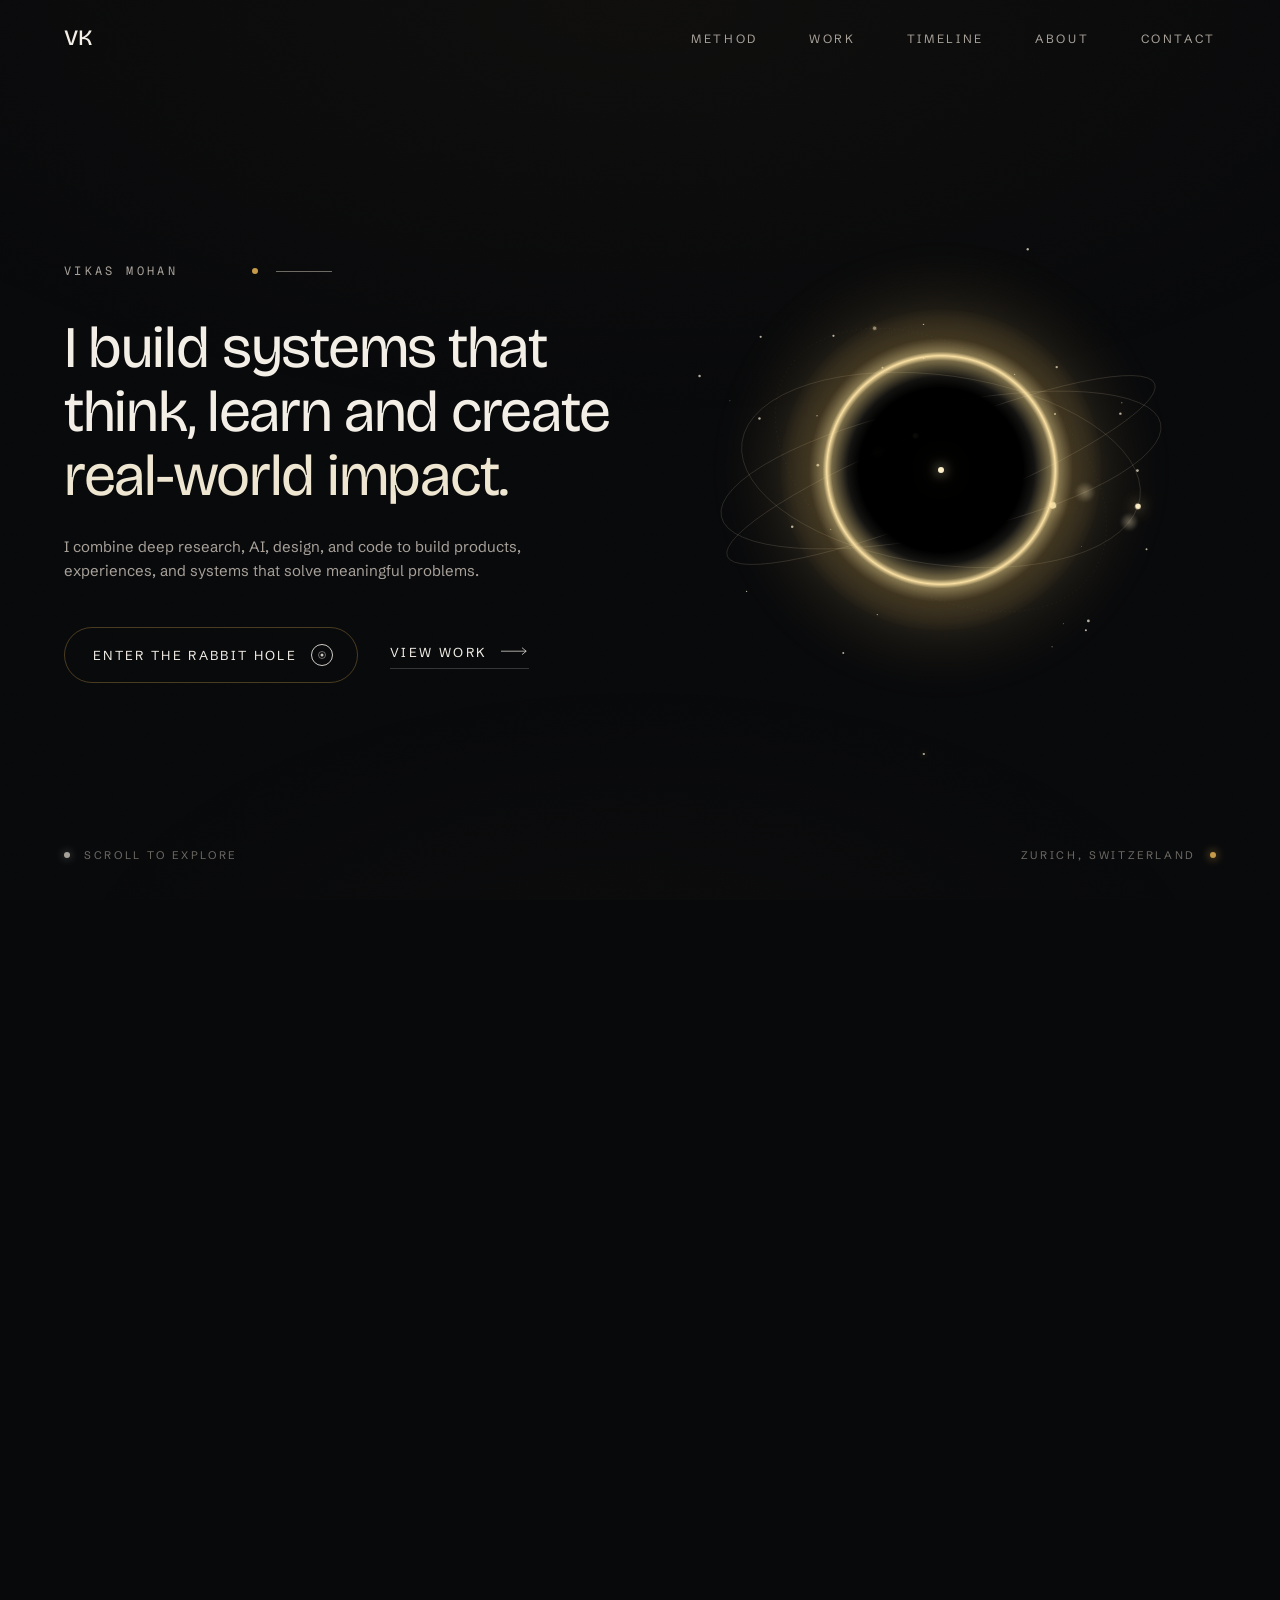
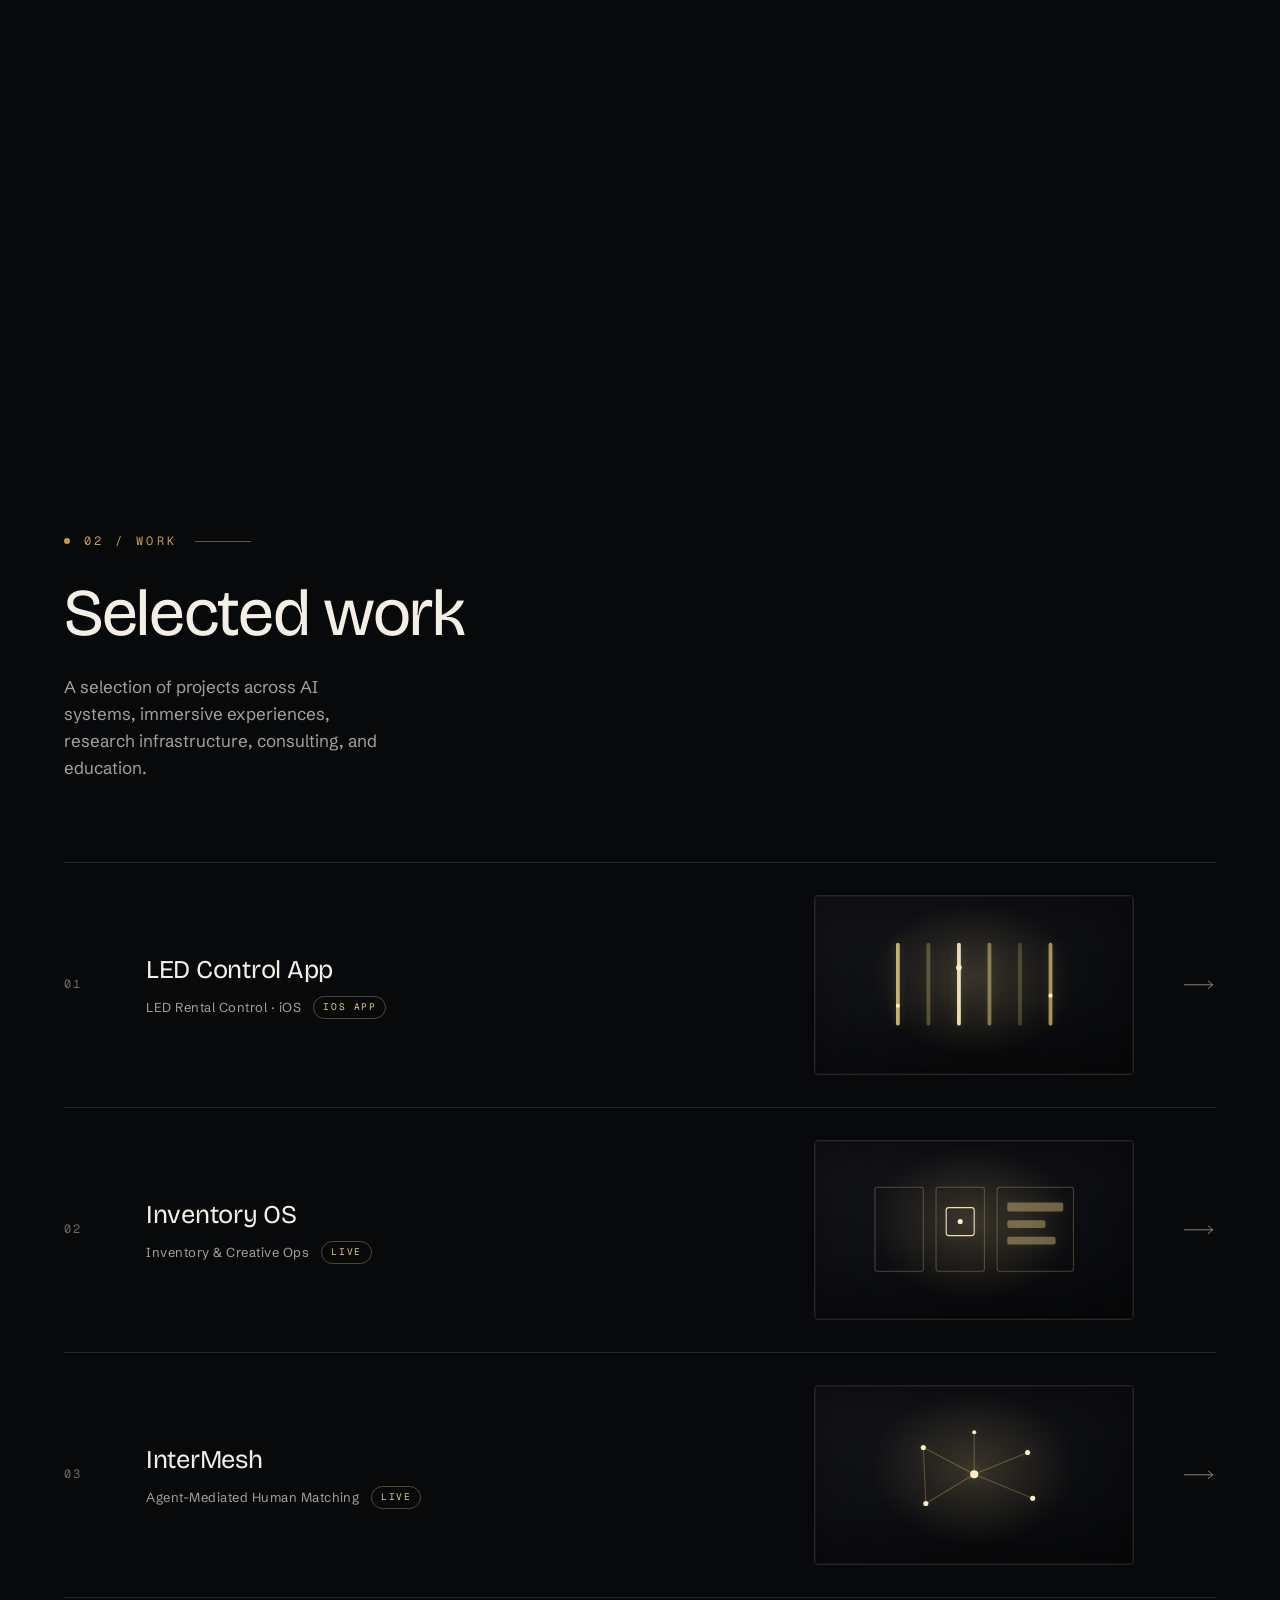
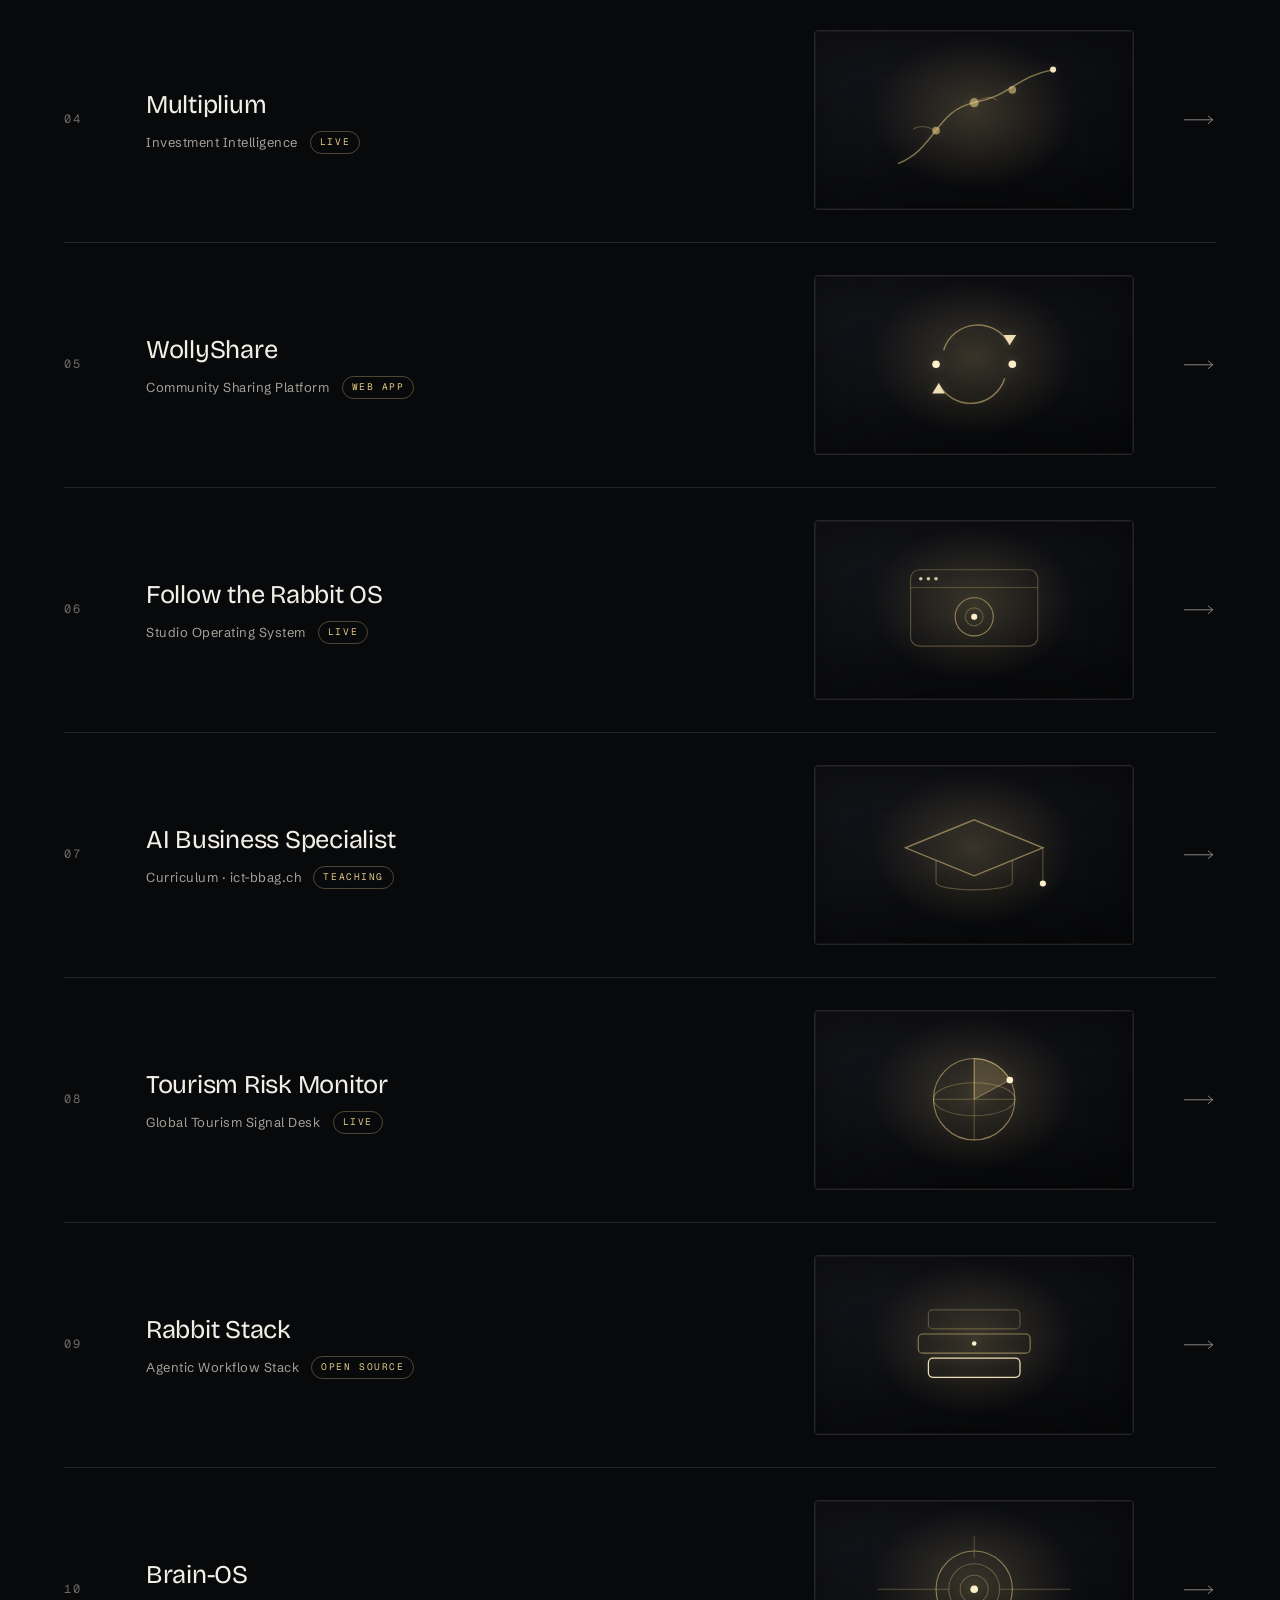
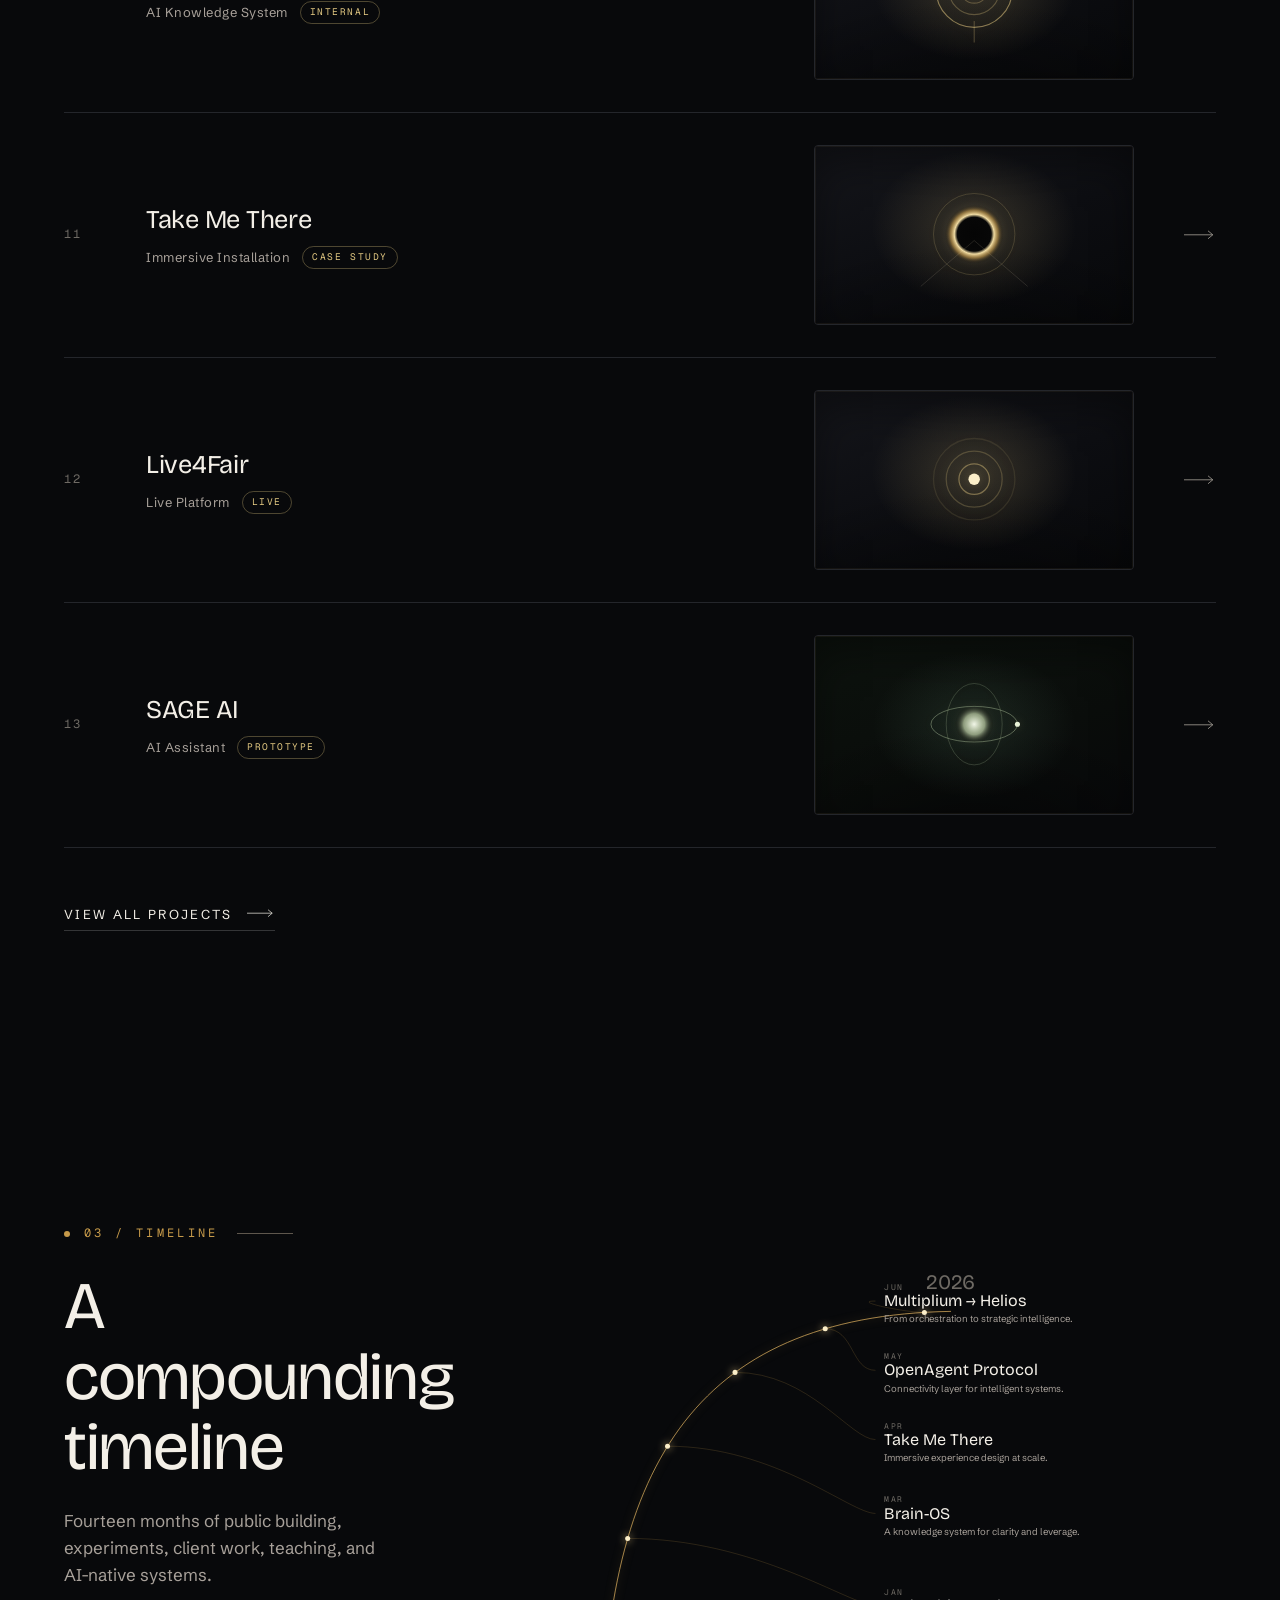
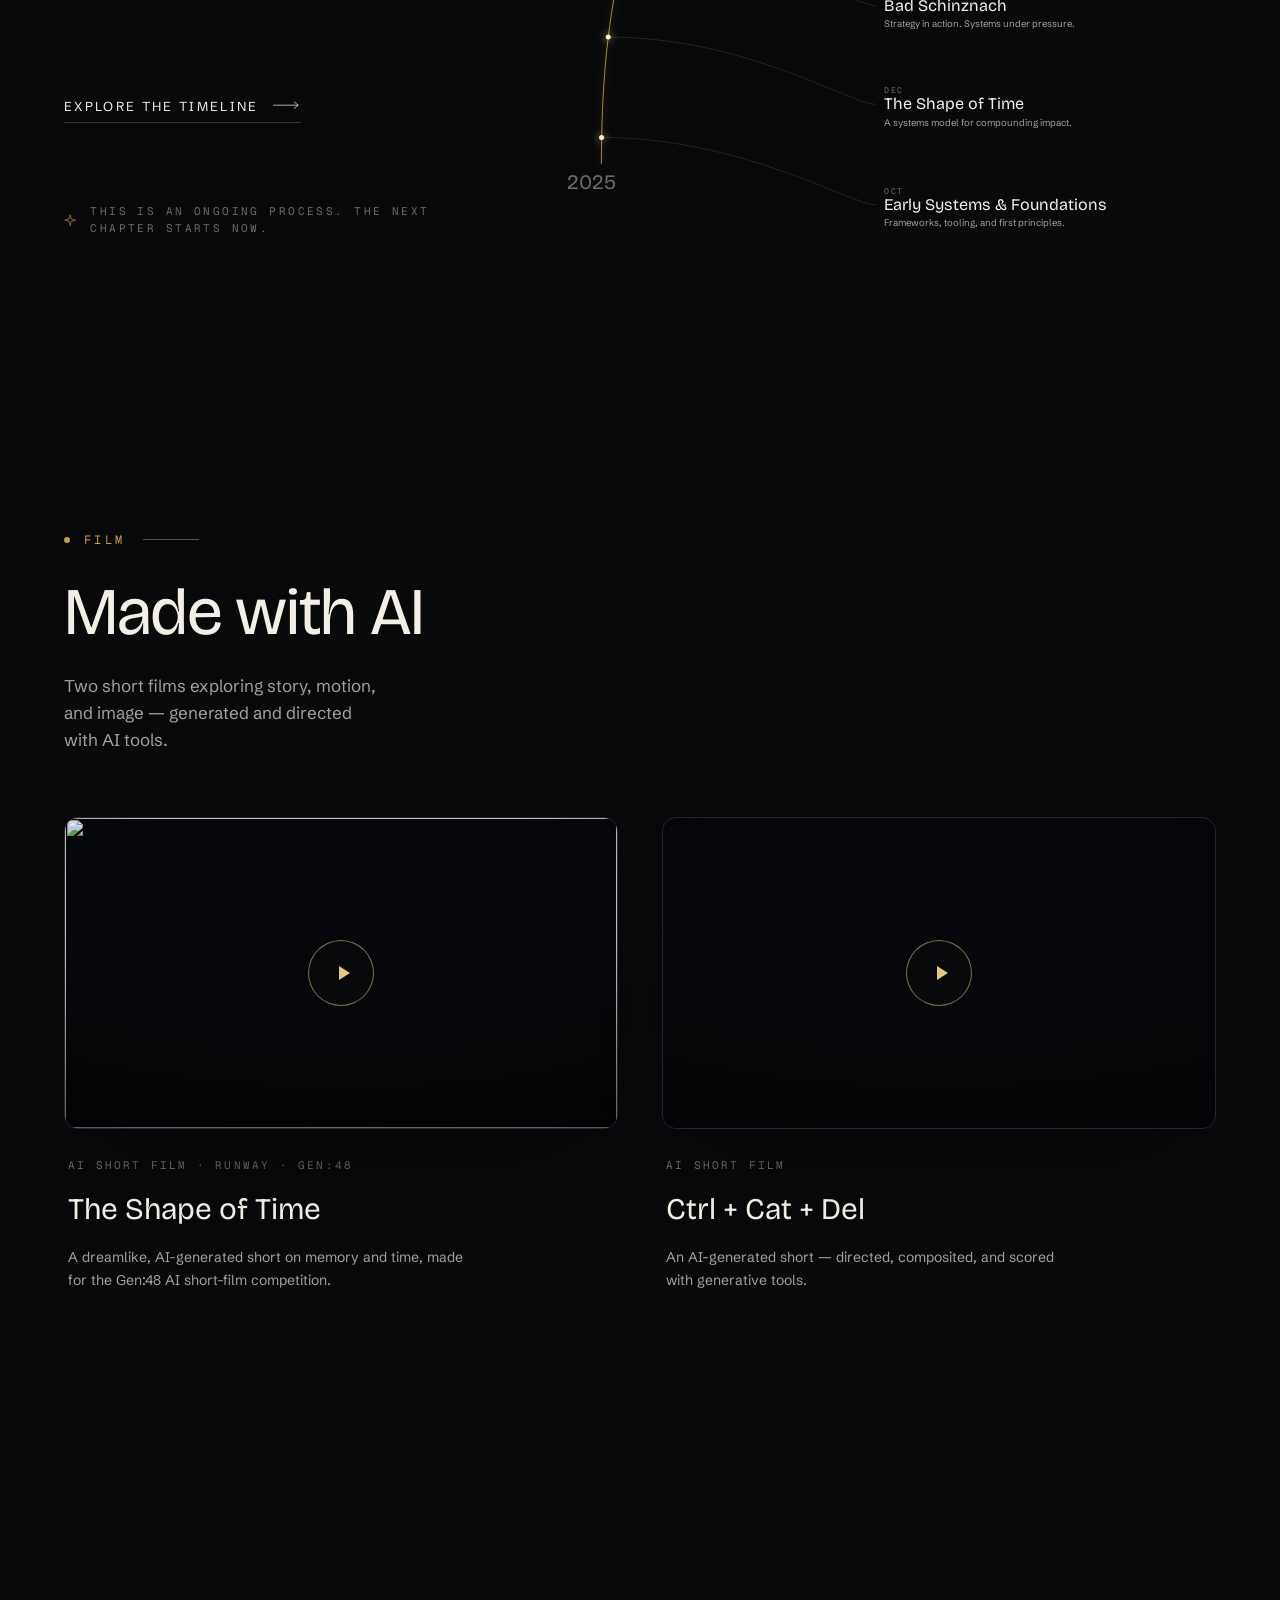
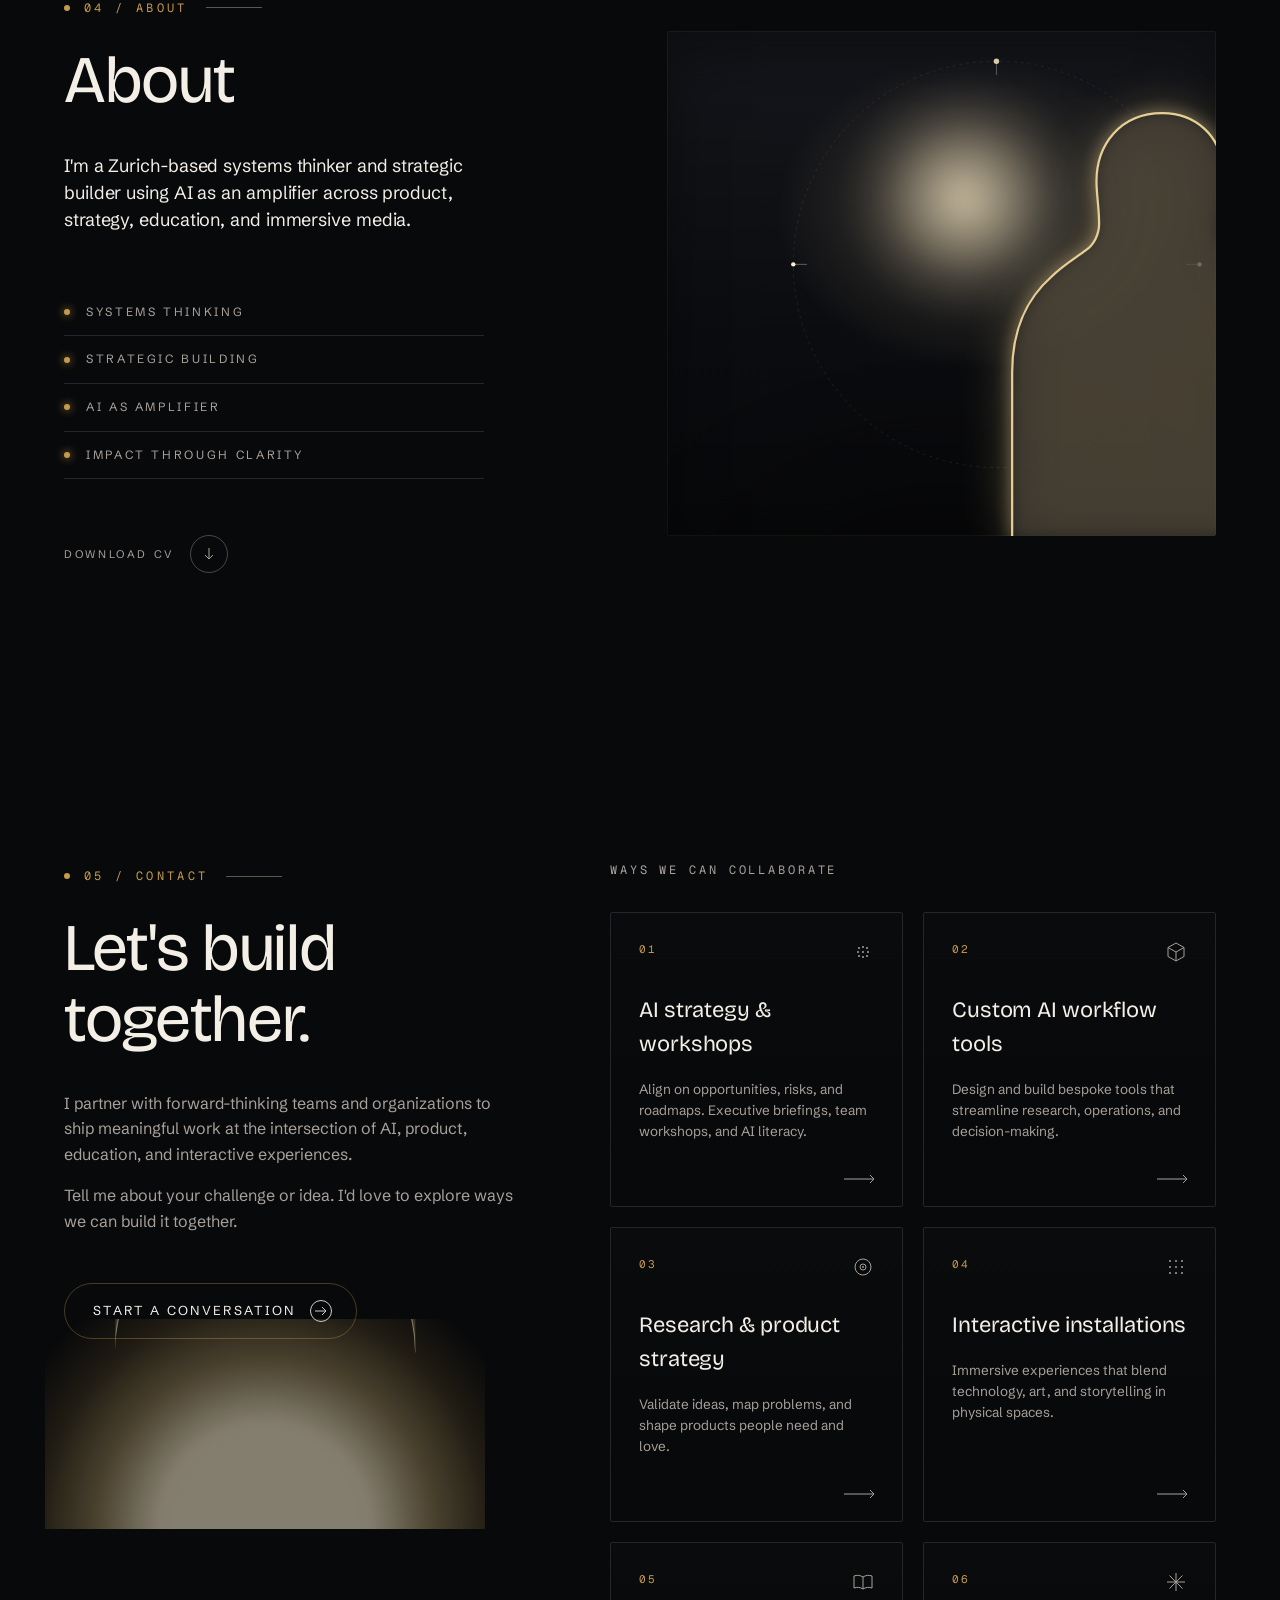
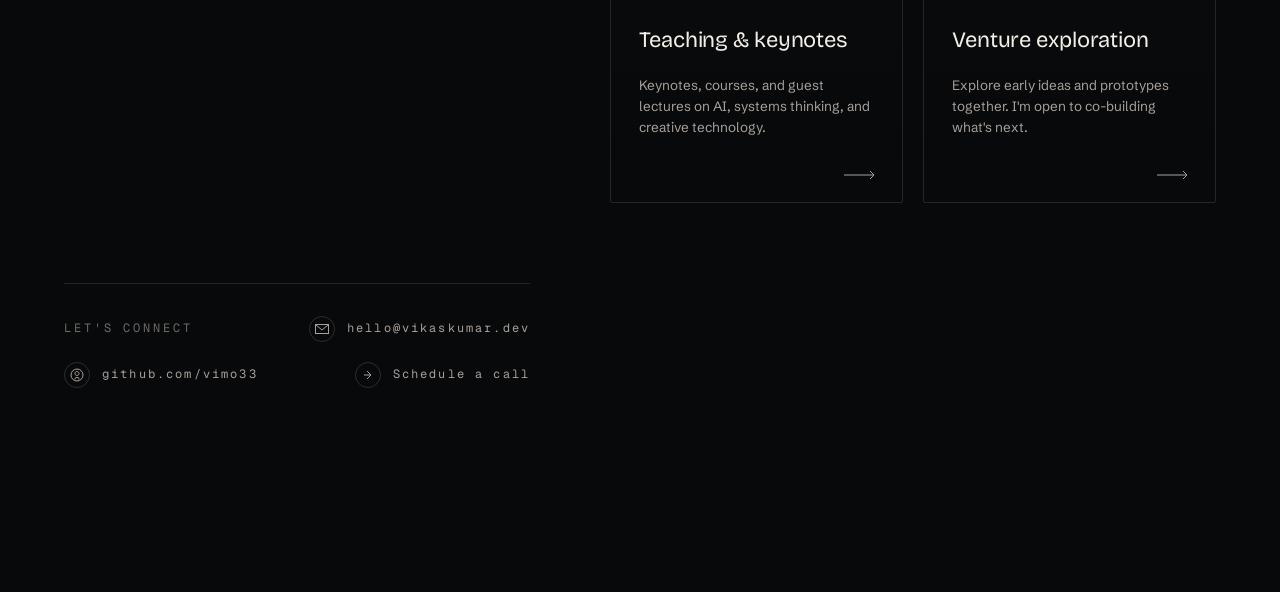
==== index.html @ e2012488 "Add WebGL "Seed of Light" hero->Method transition + polish section illustrations - seed.js: isolated" ====
<!doctype html>
<html lang="en">
<head>
<meta charset="utf-8" />
<meta name="viewport" content="width=device-width, initial-scale=1" />
<title>Vikas Mohan — Systems thinker. Strategic builder.</title>
<meta name="description" content="I build AI-powered products and workflows that move real business outcomes. Zurich-based systems thinker, strategic builder, AI as amplifier." />
<link rel="preconnect" href="https://fonts.googleapis.com" />
<link rel="preconnect" href="https://fonts.gstatic.com" crossorigin />
<link href="https://fonts.googleapis.com/css2?family=Bricolage+Grotesque:opsz,wght@12..96,300;12..96,400;12..96,500&family=Schibsted+Grotesk:wght@400;500;600&family=Geist+Mono:wght@400;500&display=swap" rel="stylesheet" />
<link rel="stylesheet" href="styles.css" />
</head>
<body>

<!-- =========================================================
     HEADER
========================================================= -->
<header class="site-header" id="siteHeader">
  <div class="wrap">
    <a href="#top" class="brand" aria-label="Vikas Mohan — home"><span class="vk">VK</span></a>

    <nav class="nav-desktop" aria-label="Primary">
      <a href="#method" data-section="method">Method</a>
      <a href="#work" data-section="work">Work</a>
      <a href="#timeline" data-section="timeline">Timeline</a>
      <a href="#about" data-section="about">About</a>
      <a href="#contact" data-section="contact">Contact</a>
    </nav>

    <button class="menu-btn" id="menuBtn" aria-label="Open menu" aria-expanded="false">
      <span>Menu</span>
      <span class="bars" aria-hidden="true"><span></span><span></span></span>
    </button>
  </div>
</header>

<!-- Mobile menu overlay -->
<div class="menu-overlay" id="menuOverlay" aria-hidden="true">
  <div class="top">
    <span class="brand"><span class="vk">VK</span></span>
    <button class="menu-btn" id="closeMenu" aria-label="Close menu">
      <span>Close</span>
      <span class="bars" aria-hidden="true"><span style="transform: rotate(45deg) translateY(3px)"></span><span style="transform: rotate(-45deg) translateY(-3px); width:100%;"></span></span>
    </button>
  </div>
  <nav class="links" aria-label="Mobile">
    <a href="#method"><span class="num">01</span>Method</a>
    <a href="#work"><span class="num">02</span>Work</a>
    <a href="#timeline"><span class="num">03</span>Timeline</a>
    <a href="#about"><span class="num">04</span>About</a>
    <a href="#contact"><span class="num">05</span>Contact</a>
  </nav>
  <div class="foot">
    <span>Zurich, Switzerland</span>
    <span>2026</span>
  </div>
</div>

<!-- =========================================================
     HERO
========================================================= -->
<section class="hero" id="top">
  <div class="wrap">
    <div class="hero-copy">
      <div class="eyebrow reveal">
        Vikas Mohan
        <span class="dot" aria-hidden="true"></span>
      </div>
      <h1 class="reveal" data-delay="1">
        I build systems that think, learn and create <span class="accent">real-world impact.</span>
      </h1>
      <p class="sub reveal" data-delay="2">
        I combine deep research, AI, design, and code to build products, experiences, and systems that solve meaningful problems.
      </p>
      <div class="cta-row reveal" data-delay="3">
        <a href="#method" class="btn primary">
          Enter the rabbit hole
          <span class="ic" aria-hidden="true">
            <svg width="10" height="10" viewBox="0 0 10 10" fill="none">
              <circle cx="5" cy="5" r="1.5" fill="currentColor"/>
              <circle cx="5" cy="5" r="3.5" stroke="currentColor" stroke-width="0.5"/>
            </svg>
          </span>
        </a>
        <a href="#work" class="link-arrow">
          View work
          <svg viewBox="0 0 40 12" fill="none" aria-hidden="true">
            <path d="M0 6h36M30 1l6 5-6 5" stroke="currentColor" stroke-width="1" fill="none"/>
          </svg>
        </a>
      </div>
    </div>

    <div class="orb-wrap">
      <div class="orb-stage" id="orbStage">
        <div class="orb-particles" id="orbParticles" aria-hidden="true"></div>
        <svg class="orbit-svg" viewBox="-220 -220 440 440" aria-hidden="true">
          <defs>
            <radialGradient id="planetG" cx="50%" cy="50%" r="50%">
              <stop offset="0%" stop-color="#FFFBE9"/>
              <stop offset="60%" stop-color="#FCEFC9"/>
              <stop offset="100%" stop-color="#C69A4A" stop-opacity="0"/>
            </radialGradient>
            <radialGradient id="trailG" cx="50%" cy="50%" r="50%">
              <stop offset="0%" stop-color="#FCEFC9" stop-opacity="0.7"/>
              <stop offset="100%" stop-color="#FCEFC9" stop-opacity="0"/>
            </radialGradient>
          </defs>

          <!-- Distant background twinkles, populated by JS -->
          <g class="orb-stars" id="orbStars"></g>

          <!-- Orbital plane: slowly rotates as a whole -->
          <g class="orbit-plane" id="orbitPlane">
            <!-- Three orbital ellipses at distinct tilts -->
            <g class="orbit" data-tilt="-12">
              <ellipse class="orbit-path" cx="0" cy="0" rx="190" ry="55" transform="rotate(-12)"/>
              <circle  class="planet"     id="planet0"  cx="190" cy="0" r="2.8" transform="rotate(-12)"/>
              <circle  class="planet-trail" id="trail0" cx="190" cy="0" r="9"   transform="rotate(-12)"/>
            </g>
            <g class="orbit" data-tilt="8">
              <ellipse class="orbit-path" cx="0" cy="0" rx="170" ry="80" transform="rotate(8)"/>
              <circle  class="planet"     id="planet1"  cx="170" cy="0" r="2.4" transform="rotate(8)"/>
              <circle  class="planet-trail" id="trail1" cx="170" cy="0" r="8"   transform="rotate(8)"/>
            </g>
            <g class="orbit" data-tilt="-22">
              <ellipse class="orbit-path" cx="0" cy="0" rx="195" ry="35" transform="rotate(-22)"/>
              <circle  class="planet"     id="planet2"  cx="195" cy="0" r="2.2" transform="rotate(-22)"/>
              <circle  class="planet-trail" id="trail2" cx="195" cy="0" r="7"   transform="rotate(-22)"/>
            </g>
            <!-- A fourth, slow inclined orbit for depth -->
            <g class="orbit" data-tilt="34">
              <ellipse class="orbit-path orbit-path-faint" cx="0" cy="0" rx="155" ry="100" transform="rotate(34)"/>
              <circle  class="planet planet-dim" id="planet3" cx="155" cy="0" r="1.6" transform="rotate(34)"/>
            </g>
          </g>

          <!-- Corona flare ring that sweeps -->
          <g class="corona-flare-wrap" id="coronaFlare">
            <path class="corona-flare" d="M 95 0 A 95 95 0 0 1 -65 -69" fill="none"/>
          </g>
        </svg>

        <div class="ring" aria-hidden="true"></div>
        <div class="ring-halo" aria-hidden="true"></div>
        <div class="center-dot" aria-hidden="true"></div>
      </div>
    </div>
  </div>

  <div class="hero-meta" aria-hidden="true">
    <span class="scroll"><span class="pip"></span>Scroll to explore</span>
    <span class="loc">Zurich, Switzerland</span>
  </div>
</section>

<!-- =========================================================
     METHOD
========================================================= -->
<section class="section method" id="method">
  <div class="wrap">
    <div class="method-left">
      <span class="section-num reveal">01 / Method</span>
      <h2 class="reveal" data-delay="1">My process</h2>
      <p class="lede reveal" data-delay="2">
        A 7-step methodology for turning complex problems into scalable systems.
      </p>
      <p class="reveal" data-delay="3" style="color:var(--text-3); font-size:14px; max-width:42ch; margin-top: 24px;">
        Every project moves through a research-build cycle: expand the idea, research the domain, compare multiple model perspectives, synthesize, build, and review.
      </p>
      <div class="cta-row reveal" data-delay="4">
        <a href="#work" class="link-arrow">
          View the full process
          <svg viewBox="0 0 40 12" fill="none" aria-hidden="true"><path d="M0 6h36M30 1l6 5-6 5" stroke="currentColor" stroke-width="1"/></svg>
        </a>
      </div>
    </div>

    <div class="method-diagram reveal" data-delay="2">
      <div class="vis">
        <!-- Spiral coil viewed slightly from above -->
        <svg class="rings" viewBox="0 0 400 760" preserveAspectRatio="xMidYMid meet" id="methodSvg">
          <defs>
            <radialGradient id="spiralAnchorG" cx="50%" cy="50%" r="50%">
              <stop offset="0%" stop-color="#FFFBE9"/>
              <stop offset="50%" stop-color="#FCEFC9"/>
              <stop offset="100%" stop-color="#C69A4A" stop-opacity="0"/>
            </radialGradient>
          </defs>

          <!-- Central vertical axis (very faint) -->
          <line class="spiral-axis" x1="200" y1="40" x2="200" y2="720" />

          <!-- Back arcs of every loop (drawn first, dim) -->
          <g id="methodBack"></g>
          <!-- Front arcs of every loop (drawn on top, brighter) -->
          <g id="methodFront"></g>
          <!-- Connector lines from anchors to label rail -->
          <g id="methodConnectors"></g>
          <!-- Anchor dots on the spiral itself -->
          <g id="methodAnchors"></g>
          <!-- Active-loop traveler (orbiting bright dot) -->
          <g id="methodTraveler"></g>
        </svg>

        <div class="labels" id="methodLabels"></div>
      </div>
    </div>
  </div>
</section>

<!-- =========================================================
     SELECTED WORK
========================================================= -->
<section class="section work" id="work">
  <div class="wrap">
    <div class="head">
      <span class="section-num reveal">02 / Work</span>
      <h2 class="reveal" data-delay="1">Selected work</h2>
      <p class="lede reveal" data-delay="2">A selection of projects across AI systems, immersive experiences, research infrastructure, consulting, and education.</p>
    </div>

    <div class="project-list" id="projectList">
      <!-- Filled by JS -->
    </div>

    <div class="cta-row reveal">
      <a href="#" class="link-arrow">
        View all projects
        <svg viewBox="0 0 40 12" fill="none" aria-hidden="true"><path d="M0 6h36M30 1l6 5-6 5" stroke="currentColor" stroke-width="1"/></svg>
      </a>
    </div>
  </div>
</section>

<!-- =========================================================
     TIMELINE
========================================================= -->
<section class="section timeline" id="timeline">
  <div class="wrap">
    <div class="timeline-left">
      <span class="section-num reveal">03 / Timeline</span>
      <h2 class="reveal" data-delay="1">A compounding timeline</h2>
      <p class="lede reveal" data-delay="2">Fourteen months of public building, experiments, client work, teaching, and AI-native systems.</p>
      <p class="reveal" data-delay="3" style="color:var(--text-3); font-size:14px; max-width:42ch; margin-top: 24px;">
        Each step builds on the last—research, systems, and product—compounding capability into impact.
      </p>
      <div class="cta-row reveal" data-delay="4" style="margin-top: 40px;">
        <a href="#" class="link-arrow">
          Explore the timeline
          <svg viewBox="0 0 40 12" fill="none" aria-hidden="true"><path d="M0 6h36M30 1l6 5-6 5" stroke="currentColor" stroke-width="1"/></svg>
        </a>
      </div>
      <div class="foot reveal" data-delay="5">
        <svg viewBox="0 0 16 16" fill="none" aria-hidden="true">
          <path d="M8 1L9.5 6.5L15 8L9.5 9.5L8 15L6.5 9.5L1 8L6.5 6.5L8 1Z" stroke="currentColor" stroke-width="0.8" fill="none"/>
        </svg>
        This is an ongoing process. The next chapter starts now.
      </div>
    </div>

    <div class="timeline-canvas reveal" data-delay="2">
      <svg viewBox="0 0 920 760" preserveAspectRatio="xMidYMid meet" id="timelineSvg">
        <!-- Background guide arc (full) -->
        <path class="arc-bg" id="arcBg" d="" />
        <!-- Visible arc (animated draw on reveal) -->
        <path class="arc" id="arcVis" d="" pathLength="1" stroke-dasharray="1" stroke-dashoffset="1" />

        <text class="tl-year" x="40" y="734">2025</text>
        <text class="tl-year" x="560" y="56" text-anchor="middle">2026</text>

        <g id="tlPoints"></g>
      </svg>
    </div>
  </div>
</section>

<!-- =========================================================
     FILMS
========================================================= -->
<section class="section films" id="films">
  <div class="wrap">
    <div class="head">
      <span class="section-num reveal">Film</span>
      <h2 class="reveal" data-delay="1">Made with AI</h2>
      <p class="lede reveal" data-delay="2">Two short films exploring story, motion, and image — generated and directed with AI tools.</p>
    </div>
    <div class="film-grid" id="filmGrid"><!-- filled by JS --></div>
  </div>
</section>

<!-- =========================================================
     ABOUT
========================================================= -->
<section class="section about" id="about">
  <div class="wrap">
    <div class="about-copy">
      <span class="section-num reveal">04 / About</span>
      <h2 class="reveal" data-delay="1">About</h2>
      <p class="body reveal" data-delay="2">
        I'm a Zurich-based systems thinker and strategic builder using AI as an amplifier across product, strategy, education, and immersive media.
      </p>
      <ul class="attr-list reveal" data-delay="3">
        <li>Systems thinking</li>
        <li>Strategic building</li>
        <li>AI as amplifier</li>
        <li>Impact through clarity</li>
      </ul>
      <a href="#" class="dl-cv reveal" data-delay="4">
        Download CV
        <span class="ic">
          <svg width="14" height="14" viewBox="0 0 14 14" fill="none"><path d="M7 1v10M3 8l4 4 4-4" stroke="currentColor" stroke-width="1" fill="none"/></svg>
        </span>
      </a>
    </div>

    <div class="about-portrait reveal" data-delay="2" aria-hidden="true">
      <div class="halo"></div>
      <svg class="cross" viewBox="0 0 400 420">
        <circle cx="240" cy="170" r="148" fill="none" stroke="rgba(255,255,255,0.10)" stroke-width="0.6" stroke-dasharray="2 3"/>
        <line x1="240" y1="22" x2="240" y2="32" stroke="rgba(255,255,255,0.4)" stroke-width="0.6"/>
        <circle cx="240" cy="22" r="2" fill="#fcefc9"/>
        <line x1="92" y1="170" x2="102" y2="170" stroke="rgba(255,255,255,0.4)" stroke-width="0.6"/>
        <line x1="378" y1="170" x2="388" y2="170" stroke="rgba(255,255,255,0.4)" stroke-width="0.6"/>
        <circle cx="92" cy="170" r="1.6" fill="#fcefc9"/>
        <circle cx="388" cy="170" r="1.6" fill="#fcefc9"/>
      </svg>
      <svg class="silh" viewBox="0 0 300 360" preserveAspectRatio="xMidYMax meet">
        <defs>
          <radialGradient id="silhG" cx="46%" cy="34%" r="70%">
            <stop offset="0%" stop-color="#1b1c22" stop-opacity="1"/>
            <stop offset="70%" stop-color="#101116" stop-opacity="1"/>
            <stop offset="100%" stop-color="#0a0b0d" stop-opacity="1"/>
          </radialGradient>
        </defs>
        <!-- Stylised profile silhouette: rim-lit so it reads as a glowing
             profile emerging from the dark. -->
        <path class="silh-path" fill="url(#silhG)" d="
          M 60 360
          L 60 235
          C 60 200, 72 178, 90 162
          C 98 154, 108 148, 116 142
          C 122 138, 126 130, 126 122
          C 126 110, 124 100, 124 90
          C 124 62, 142 38, 174 38
          C 200 38, 218 56, 220 80
          C 222 96, 218 110, 216 122
          C 214 134, 220 144, 232 154
          C 248 168, 256 184, 258 206
          C 260 234, 260 280, 260 360
          Z"/>
      </svg>
    </div>
  </div>
</section>

<!-- =========================================================
     CONTACT
========================================================= -->
<section class="section contact" id="contact">
  <div class="wrap">
    <div class="contact-left">
      <span class="section-num reveal">05 / Contact</span>
      <h2 class="reveal" data-delay="1">Let's build<br/>together.</h2>
      <div class="body reveal" data-delay="2">
        <p>I partner with forward-thinking teams and organizations to ship meaningful work at the intersection of AI, product, education, and interactive experiences.</p>
        <p>Tell me about your challenge or idea. I'd love to explore ways we can build it together.</p>
      </div>
      <a href="mailto:hello@vikaskumar.dev?subject=Let's%20start%20a%20conversation" class="btn primary reveal" data-delay="3">
        Start a conversation
        <span class="ic" aria-hidden="true">
          <svg width="12" height="10" viewBox="0 0 12 10" fill="none"><path d="M0 5h10M7 1l4 4-4 4" stroke="currentColor" stroke-width="1" fill="none"/></svg>
        </span>
      </a>

      <div class="glow-orb" aria-hidden="true"></div>
    </div>

    <div class="contact-right">
      <div class="collab-head reveal">Ways we can collaborate</div>
      <div class="collab-grid">
        <!-- Card 1 -->
        <a class="collab-card reveal" data-delay="1" href="mailto:hello@vikaskumar.dev?subject=AI%20strategy%20%26%20workshops">
          <div class="top">
            <span class="num">01</span>
            <span class="ic" aria-hidden="true">
              <svg width="22" height="22" viewBox="0 0 22 22" fill="none">
                <circle cx="11" cy="11" r="1" fill="currentColor"/>
                <circle cx="6" cy="11" r="1" fill="currentColor"/>
                <circle cx="16" cy="11" r="1" fill="currentColor"/>
                <circle cx="11" cy="6" r="1" fill="currentColor"/>
                <circle cx="11" cy="16" r="1" fill="currentColor"/>
                <circle cx="7" cy="7" r="1" fill="currentColor"/>
                <circle cx="15" cy="7" r="1" fill="currentColor"/>
                <circle cx="7" cy="15" r="1" fill="currentColor"/>
                <circle cx="15" cy="15" r="1" fill="currentColor"/>
              </svg>
            </span>
          </div>
          <h3>AI strategy &amp; workshops</h3>
          <p>Align on opportunities, risks, and roadmaps. Executive briefings, team workshops, and AI literacy.</p>
          <span class="arr" aria-hidden="true"><svg width="34" height="10" viewBox="0 0 34 10" fill="none"><path d="M0 5h30M26 1l4 4-4 4" stroke="currentColor" stroke-width="1"/></svg></span>
        </a>
        <!-- Card 2 -->
        <a class="collab-card reveal" data-delay="2" href="mailto:hello@vikaskumar.dev?subject=Custom%20AI%20workflow%20tools">
          <div class="top">
            <span class="num">02</span>
            <span class="ic" aria-hidden="true">
              <svg width="22" height="22" viewBox="0 0 22 22" fill="none">
                <path d="M11 2L19 6.5V15.5L11 20L3 15.5V6.5L11 2Z" stroke="currentColor" stroke-width="1" fill="none"/>
                <path d="M11 11L19 6.5M11 11L3 6.5M11 11V20" stroke="currentColor" stroke-width="1"/>
              </svg>
            </span>
          </div>
          <h3>Custom AI workflow tools</h3>
          <p>Design and build bespoke tools that streamline research, operations, and decision-making.</p>
          <span class="arr" aria-hidden="true"><svg width="34" height="10" viewBox="0 0 34 10" fill="none"><path d="M0 5h30M26 1l4 4-4 4" stroke="currentColor" stroke-width="1"/></svg></span>
        </a>
        <!-- Card 3 -->
        <a class="collab-card reveal" data-delay="3" href="mailto:hello@vikaskumar.dev?subject=Research%20%26%20product%20strategy">
          <div class="top">
            <span class="num">03</span>
            <span class="ic" aria-hidden="true">
              <svg width="22" height="22" viewBox="0 0 22 22" fill="none">
                <circle cx="11" cy="11" r="8" stroke="currentColor" stroke-width="1" fill="none"/>
                <circle cx="11" cy="11" r="3" stroke="currentColor" stroke-width="1" fill="none"/>
                <circle cx="11" cy="11" r="0.9" fill="currentColor"/>
              </svg>
            </span>
          </div>
          <h3>Research &amp; product strategy</h3>
          <p>Validate ideas, map problems, and shape products people need and love.</p>
          <span class="arr" aria-hidden="true"><svg width="34" height="10" viewBox="0 0 34 10" fill="none"><path d="M0 5h30M26 1l4 4-4 4" stroke="currentColor" stroke-width="1"/></svg></span>
        </a>
        <!-- Card 4 -->
        <a class="collab-card reveal" data-delay="4" href="mailto:hello@vikaskumar.dev?subject=Interactive%20installations">
          <div class="top">
            <span class="num">04</span>
            <span class="ic" aria-hidden="true">
              <svg width="22" height="22" viewBox="0 0 22 22" fill="none">
                <g fill="currentColor">
                  <circle cx="5" cy="5" r="1"/><circle cx="11" cy="5" r="1"/><circle cx="17" cy="5" r="1"/>
                  <circle cx="5" cy="11" r="1"/><circle cx="11" cy="11" r="1"/><circle cx="17" cy="11" r="1"/>
                  <circle cx="5" cy="17" r="1"/><circle cx="11" cy="17" r="1"/><circle cx="17" cy="17" r="1"/>
                </g>
              </svg>
            </span>
          </div>
          <h3>Interactive installations</h3>
          <p>Immersive experiences that blend technology, art, and storytelling in physical spaces.</p>
          <span class="arr" aria-hidden="true"><svg width="34" height="10" viewBox="0 0 34 10" fill="none"><path d="M0 5h30M26 1l4 4-4 4" stroke="currentColor" stroke-width="1"/></svg></span>
        </a>
        <!-- Card 5 -->
        <a class="collab-card reveal" data-delay="5" href="mailto:hello@vikaskumar.dev?subject=Teaching%20%26%20keynotes">
          <div class="top">
            <span class="num">05</span>
            <span class="ic" aria-hidden="true">
              <svg width="22" height="22" viewBox="0 0 22 22" fill="none">
                <path d="M2 5C5 4 8 4 11 6C14 4 17 4 20 5V17C17 16 14 16 11 18C8 16 5 16 2 17V5Z" stroke="currentColor" stroke-width="1" fill="none"/>
                <path d="M11 6V18" stroke="currentColor" stroke-width="1"/>
              </svg>
            </span>
          </div>
          <h3>Teaching &amp; keynotes</h3>
          <p>Keynotes, courses, and guest lectures on AI, systems thinking, and creative technology.</p>
          <span class="arr" aria-hidden="true"><svg width="34" height="10" viewBox="0 0 34 10" fill="none"><path d="M0 5h30M26 1l4 4-4 4" stroke="currentColor" stroke-width="1"/></svg></span>
        </a>
        <!-- Card 6 -->
        <a class="collab-card reveal" data-delay="6" href="mailto:hello@vikaskumar.dev?subject=Venture%20exploration">
          <div class="top">
            <span class="num">06</span>
            <span class="ic" aria-hidden="true">
              <svg width="22" height="22" viewBox="0 0 22 22" fill="none">
                <g stroke="currentColor" stroke-width="1">
                  <line x1="11" y1="2" x2="11" y2="20"/>
                  <line x1="2" y1="11" x2="20" y2="11"/>
                  <line x1="4.5" y1="4.5" x2="17.5" y2="17.5"/>
                  <line x1="17.5" y1="4.5" x2="4.5" y2="17.5"/>
                </g>
              </svg>
            </span>
          </div>
          <h3>Venture exploration</h3>
          <p>Explore early ideas and prototypes together. I'm open to co-building what's next.</p>
          <span class="arr" aria-hidden="true"><svg width="34" height="10" viewBox="0 0 34 10" fill="none"><path d="M0 5h30M26 1l4 4-4 4" stroke="currentColor" stroke-width="1"/></svg></span>
        </a>
      </div>
    </div>
  </div>

  <div class="wrap">
    <footer class="site-foot">
      <span class="label">Let's connect</span>
      <a href="mailto:hello@vikaskumar.dev">
        <span class="ic"><svg width="14" height="10" viewBox="0 0 14 10" fill="none"><rect x="0.5" y="0.5" width="13" height="9" stroke="currentColor"/><path d="M1 1l6 5 6-5" stroke="currentColor" fill="none"/></svg></span>
        hello@vikaskumar.dev
      </a>
      <a href="https://github.com/vimo33" target="_blank" rel="noopener">
        <span class="ic"><svg width="14" height="14" viewBox="0 0 14 14" fill="none"><circle cx="7" cy="7" r="6" stroke="currentColor"/><path d="M5 11.5c0-1.5 0-2 2-2s2 .5 2 2M7 7.5c1.1 0 2-.9 2-2s-.9-2-2-2-2 .9-2 2 .9 2 2 2z" stroke="currentColor" fill="none"/></svg></span>
        github.com/vimo33
      </a>
      <a href="#">
        <span class="ic"><svg width="12" height="12" viewBox="0 0 12 12" fill="none"><path d="M2 6h7M5 2l4 4-4 4" stroke="currentColor" fill="none"/></svg></span>
        Schedule a call
      </a>
    </footer>
  </div>
</section>

<script src="data.js"></script>
<script src="script.js"></script>

<!-- Seed of Light — WebGL narrative layer (Hero → Method handoff).
     Loaded as an isolated ES module AFTER the classic scripts above so it can
     read window.METHOD_GEOMETRY and the built DOM. Degrades gracefully:
     no-ops under reduced motion, on coarse-pointer / narrow viewports, or if
     three / WebGL is unavailable. -->
<script type="importmap">
{
  "imports": {
    "three": "https://unpkg.com/three@0.169.0/build/three.module.js"
  }
}
</script>
<script type="module" src="seed.js"></script>
</body>
</html>
---- styles.css ----
/* ============================================================
   Vikas Mohan — Portfolio
   Design tokens
   ============================================================ */
:root{
  --bg:#08090B;
  --bg-2:#0B0C0F;
  --panel:#101114;
  --border:#24262B;
  --border-2:#1A1C20;
  --text:#F3EFE7;
  --text-2:#A8A19A;
  --text-3:#6E6A64;
  --gold:#C69A4A;
  --gold-soft:#E3C982;
  --gold-deep:#7a5d2a;

  --maxw: 1440px;
  --pad-x: clamp(20px, 5vw, 80px);

  --ff-display: "Bricolage Grotesque", "Schibsted Grotesk", ui-sans-serif, system-ui, sans-serif;
  --ff-body: "Schibsted Grotesk", ui-sans-serif, system-ui, sans-serif;
  --ff-mono: "Geist Mono", ui-monospace, "JetBrains Mono", monospace;
}

*,*::before,*::after{ box-sizing:border-box; }

html,body{
  margin:0; padding:0;
  background: var(--bg);
  color: var(--text);
  font-family: var(--ff-body);
  font-size: 16px;
  line-height: 1.55;
  -webkit-font-smoothing: antialiased;
  text-rendering: optimizeLegibility;
  /* clip (not hidden) so horizontal overflow is contained WITHOUT creating a
     scroll container — `hidden` here silently breaks `position: sticky`
     (the Method spiral pin). */
  overflow-x: clip;
}

img,svg{ display:block; max-width:100%; }
a{ color:inherit; text-decoration:none; }
button{ font: inherit; color: inherit; background:none; border:0; cursor:pointer; }

::selection{ background: rgba(198,154,74,0.35); color: var(--text); }

/* Background grain + vignette */
body::before{
  content:"";
  position:fixed; inset:0; pointer-events:none; z-index:1;
  background:
    radial-gradient(120% 80% at 50% 0%, rgba(198,154,74,0.04), transparent 60%),
    radial-gradient(80% 60% at 50% 110%, rgba(198,154,74,0.025), transparent 60%);
}
body::after{
  content:"";
  position:fixed; inset:0; pointer-events:none; z-index:2;
  background-image:url("data:image/svg+xml;utf8,<svg xmlns='http://www.w3.org/2000/svg' width='160' height='160'><filter id='n'><feTurbulence type='fractalNoise' baseFrequency='0.9' numOctaves='2' seed='3'/><feColorMatrix values='0 0 0 0 1  0 0 0 0 0.95  0 0 0 0 0.88  0 0 0 0.6 0'/></filter><rect width='100%' height='100%' filter='url(%23n)' opacity='0.5'/></svg>");
  opacity:.045;
  mix-blend-mode: overlay;
}

/* ============================================================ */
/* Layout                                                       */
/* ============================================================ */
.wrap{
  width:100%;
  max-width: var(--maxw);
  margin: 0 auto;
  padding: 0 var(--pad-x);
  position: relative;
  z-index: 3;
}

section{ position: relative; z-index:3; }

/* ============================================================ */
/* Seed of Light — WebGL narrative layer (seed.js)              */
/* Fixed canvas behind content: above the body background but   */
/* below the vignette (z1), grain (z2) and content (z3), so the */
/* light glows deep in the scene. pointer-events:none so it     */
/* never intercepts clicks or scroll.                           */
/* ============================================================ */
#seedCanvas{
  position: fixed;
  inset: 0;
  z-index: 0;
  pointer-events: none;
  display: block;
}

/* While the Seed light is in flight, fade the DOM hero spark pool so we
   don't show two particle systems at once. */
.orb-particles.dimmed{
  opacity: 0;
  transition: opacity .6s ease;
}

@media (prefers-reduced-motion: reduce){
  /* Defense in depth — seed.js also refuses to init under reduced motion. */
  #seedCanvas{ display: none !important; }
}

/* ============================================================ */
/* Header                                                       */
/* ============================================================ */
.site-header{
  position: fixed; top:0; left:0; right:0; z-index: 50;
  padding: 22px 0;
  transition: background .35s ease, backdrop-filter .35s ease, border-color .35s ease, padding .35s ease;
  border-bottom: 1px solid transparent;
}
.site-header.scrolled{
  background: rgba(8,9,11,0.72);
  backdrop-filter: saturate(160%) blur(14px);
  -webkit-backdrop-filter: saturate(160%) blur(14px);
  border-bottom-color: rgba(255,255,255,0.04);
  padding: 14px 0;
}
.site-header .wrap{
  display:flex; align-items:center; justify-content:space-between;
}
.brand{
  font-family: var(--ff-display);
  font-weight: 500;
  font-size: 22px;
  letter-spacing: 0.02em;
  color: var(--text);
  display: inline-flex; align-items:center;
}
.brand .vk{ display:inline-block; transform: translateY(-1px); }

.nav-desktop{
  display:flex; gap: clamp(28px, 4vw, 56px);
}
.nav-desktop a{
  font-family: var(--ff-body);
  font-size: 12px;
  letter-spacing: 0.22em;
  text-transform: uppercase;
  color: var(--text-2);
  position: relative;
  padding: 4px 0;
  transition: color .25s ease;
}
.nav-desktop a::after{
  content:""; position:absolute; left:50%; right:50%; bottom:-2px;
  height:1px; background: var(--gold-soft); opacity:.0;
  transition: left .3s ease, right .3s ease, opacity .3s ease;
}
.nav-desktop a:hover{ color: var(--text); }
.nav-desktop a:hover::after,
.nav-desktop a.active::after{ left:0; right:0; opacity:.7; }

.menu-btn{
  display:none; align-items:center; gap:14px;
  font-size:12px; letter-spacing:0.22em; text-transform:uppercase;
  color: var(--text-2);
}
.menu-btn .bars{ display:inline-flex; flex-direction:column; gap:5px; width:26px; }
.menu-btn .bars span{ display:block; height:1px; background: currentColor; }
.menu-btn .bars span:first-child{ width: 100%; }
.menu-btn .bars span:last-child{ width: 70%; align-self:flex-end; }

/* Mobile menu overlay */
.menu-overlay{
  position: fixed; inset:0; z-index: 80;
  background: rgba(8,9,11,0.96);
  backdrop-filter: blur(20px);
  display:flex; flex-direction:column;
  padding: 22px var(--pad-x) 48px;
  transform: translateY(-101%);
  transition: transform .55s cubic-bezier(.7,.0,.2,1);
}
.menu-overlay.open{ transform: translateY(0); }
.menu-overlay .top{ display:flex; align-items:center; justify-content:space-between; }
.menu-overlay .links{
  margin-top: 14vh;
  display:flex; flex-direction:column; gap: 4vh;
}
.menu-overlay .links a{
  font-family: var(--ff-display);
  font-size: clamp(40px, 9vw, 72px);
  letter-spacing: -0.02em;
  color: var(--text);
  line-height: 1;
}
.menu-overlay .links a .num{
  font-family: var(--ff-mono);
  color: var(--gold);
  font-size: 12px;
  letter-spacing: 0.18em;
  margin-right: 18px;
  vertical-align: super;
}
.menu-overlay .foot{
  margin-top:auto; display:flex; justify-content:space-between;
  font-size:11px; letter-spacing:0.22em; text-transform:uppercase; color: var(--text-3);
}

/* ============================================================ */
/* HERO                                                         */
/* ============================================================ */
.hero{
  min-height: 100vh;
  position: relative;
  display:flex;
  align-items:center;
  padding: 120px 0 80px;
}
.hero .wrap{
  display:grid;
  grid-template-columns: 1.15fr 1fr;
  gap: 40px;
  align-items: center;
}
.hero-copy .eyebrow{
  font-family: var(--ff-mono);
  font-size: 12px;
  letter-spacing: 0.28em;
  text-transform: uppercase;
  color: var(--text-2);
  display:inline-flex; align-items:center; gap: 14px;
  margin-bottom: 36px;
}
.hero-copy .eyebrow::after{
  content:""; width: 56px; height:1px; background: var(--text-3);
  margin-left: 4px;
  position:relative;
}
.hero-copy .eyebrow .dot{
  width:6px; height:6px; border-radius:50%;
  background: var(--gold); display:inline-block;
  margin-left: 60px;
  position: relative;
}
.hero-copy h1{
  font-family: var(--ff-display);
  font-weight: 400;
  font-size: clamp(40px, 4.6vw, 68px);
  line-height: 1.08;
  letter-spacing: -0.022em;
  color: var(--text);
  margin: 0 0 28px;
  max-width: 100%;
  text-wrap: balance;
}
.hero-copy h1 .accent{ color: #EFE6D2; }
.hero-copy .sub{
  font-size: clamp(15px, 1.15vw, 18px);
  color: var(--text-2);
  max-width: 480px;
  line-height: 1.6;
  margin: 0 0 44px;
}

.cta-row{
  display:flex; gap: 32px; align-items:center; flex-wrap:wrap;
}
.btn{
  position:relative; display:inline-flex; align-items:center; gap: 14px;
  padding: 16px 24px 16px 28px;
  border-radius: 999px;
  border: 1px solid var(--border);
  color: var(--text);
  font-size: 13px; letter-spacing: 0.18em; text-transform: uppercase;
  white-space: nowrap;
  transition: border-color .35s ease, color .35s ease, background .35s ease, box-shadow .35s ease, transform .35s ease;
}
.btn:hover{
  border-color: var(--gold);
  background: rgba(198,154,74,0.06);
  box-shadow: 0 0 30px -10px rgba(198,154,74,0.35);
}
.btn .ic{
  display:inline-flex; align-items:center; justify-content:center;
  width:22px; height:22px; border-radius:50%;
  border:1px solid currentColor; opacity:.85;
}
.btn.primary{
  border-color: rgba(198,154,74,0.35);
}
.btn.primary:hover{ border-color: var(--gold); }

.link-arrow{
  display:inline-flex; align-items:center; gap: 14px;
  font-size: 13px; letter-spacing: 0.18em; text-transform: uppercase;
  color: var(--text);
  padding-bottom: 6px;
  border-bottom: 1px solid rgba(255,255,255,0.18);
  transition: border-color .3s ease, color .3s ease, gap .3s ease;
}
.link-arrow:hover{ color: var(--gold-soft); border-color: var(--gold); gap: 22px; }
.link-arrow svg{ width: 28px; }

.hero-meta{
  position: absolute; left: var(--pad-x); right: var(--pad-x); bottom: 36px;
  display:flex; justify-content:space-between; align-items:center;
  font-size: 11px; letter-spacing: 0.24em; text-transform: uppercase;
  color: var(--text-3);
}
.hero-meta .scroll{ display:inline-flex; align-items:center; gap:14px; }
.hero-meta .scroll .pip{
  width:6px; height:6px; border-radius:50%; background: var(--text-2);
  box-shadow: 0 0 10px rgba(255,255,255,0.4);
  animation: pulse 2.6s ease-in-out infinite;
}
.hero-meta .loc{ display:inline-flex; align-items:center; gap:14px; }
.hero-meta .loc::after{
  content:""; width:6px; height:6px; border-radius:50%;
  background: var(--gold); box-shadow: 0 0 10px var(--gold);
}

@keyframes pulse{
  0%,100%{ transform: scale(1); opacity:.7; }
  50%{ transform: scale(1.6); opacity:1; }
}

/* ============================================================ */
/* ECLIPSE ORB                                                  */
/* ============================================================ */
.orb-wrap{
  position: relative;
  width: 100%;
  aspect-ratio: 1 / 1;
  display:flex; align-items:center; justify-content:center;
}
.orb-stage{
  position: relative;
  width: min(580px, 92%);
  aspect-ratio: 1/1;
  will-change: transform;
  transform: translateZ(0);
}
.orb-stage .orbit-svg{
  position:absolute; inset:0; width:100%; height:100%;
  overflow: visible;
  z-index: 1;
}
.orb-stage .orbit-plane{
  transform-origin: 0 0;
  transform-box: view-box;
  animation: orbitPlaneSpin 180s linear infinite;
}
@keyframes orbitPlaneSpin{
  0%   { transform: rotate(0deg); }
  100% { transform: rotate(360deg); }
}
.orbit-svg .orbit-path{
  fill: none;
  stroke: rgba(255,235,200,0.18);
  stroke-width: 0.6;
}
.orbit-svg .orbit-path-faint{
  stroke: rgba(255,235,200,0.08);
  stroke-dasharray: 1 3;
}
.orbit-svg .planet{
  fill: #FCEFC9;
  filter: drop-shadow(0 0 6px rgba(255,225,160,0.95)) drop-shadow(0 0 14px rgba(255,205,120,0.45));
}
.orbit-svg .planet-dim{
  fill: rgba(255,235,200,0.55);
  filter: drop-shadow(0 0 4px rgba(255,225,160,0.5));
}
.orbit-svg .planet-trail{
  fill: url(#trailG);
  opacity: 0.55;
  filter: blur(1px);
}

/* Distant stars */
.orbit-svg .orb-star{
  fill: rgba(255,245,220,0.7);
  transform-origin: center;
  animation: starTwinkle 4s ease-in-out infinite;
}
@keyframes starTwinkle{
  0%, 100% { opacity: 0.15; }
  50%      { opacity: 0.9; }
}

/* Corona flare — thin glowing arc sweeping around the eclipse */
.orbit-svg .corona-flare-wrap{
  transform-origin: 0 0;
  transform-box: view-box;
  animation: coronaSweep 12s linear infinite;
}
.orbit-svg .corona-flare{
  stroke: rgba(255,225,160,0.5);
  stroke-width: 1.2;
  stroke-linecap: round;
  filter: drop-shadow(0 0 8px rgba(255,225,160,0.85))
          drop-shadow(0 0 20px rgba(227,201,130,0.4));
  opacity: 0.0;
  animation: coronaFlicker 12s ease-in-out infinite;
}
@keyframes coronaSweep{
  0%   { transform: rotate(0deg); }
  100% { transform: rotate(360deg); }
}
@keyframes coronaFlicker{
  0%, 30%, 100% { opacity: 0; }
  50%           { opacity: 0.85; }
  70%           { opacity: 0; }
}

/* Eclipse ring core */
.orb-stage .ring{
  position: absolute;
  width: 62%; height: 62%;
  left: 19%; top: 19%;
  border-radius: 50%;
  background:
    radial-gradient(circle at center,
      rgba(0,0,0,0.96) 0%,
      rgba(0,0,0,0.96) 36%,
      rgba(227,201,130,0.05) 41%,
      rgba(227,201,130,0.5) 48%,
      rgba(255,228,165,0.98) 50.2%,
      rgba(227,201,130,0.55) 52%,
      rgba(198,154,74,0.22) 58%,
      transparent 72%);
  filter: blur(0.4px);
  animation: orbPulse 7s ease-in-out infinite;
  z-index: 2;
}
@keyframes orbPulse{
  0%, 100% { filter: blur(0.4px) brightness(1)    saturate(1.0); transform: scale(1.000); }
  50%      { filter: blur(0.4px) brightness(1.14) saturate(1.06); transform: scale(1.015); }
}

/* Outer breathing halo (slower) */
.orb-stage .ring-halo{
  position: absolute;
  left: 8%; top: 8%;
  width: 84%; height: 84%;
  border-radius: 50%;
  background: radial-gradient(circle,
    rgba(255,235,200,0.0) 38%,
    rgba(227,201,130,0.16) 47%,
    rgba(198,154,74,0.08) 54%,
    transparent 70%);
  filter: blur(14px);
  z-index: 1;
  animation: orbHalo 11s ease-in-out infinite;
  pointer-events: none;
}
@keyframes orbHalo{
  0%, 100% { transform: scale(1);    opacity: 0.7; }
  50%      { transform: scale(1.06); opacity: 1.0; }
}

.orb-stage .center-dot{
  position: absolute; left:50%; top:50%;
  width:6px; height:6px; border-radius:50%;
  transform: translate(-50%, -50%);
  background: #FCEFC9;
  box-shadow: 0 0 12px #fff3c0, 0 0 26px rgba(255,225,160,0.7);
  z-index: 4;
  animation: centerPulse 3.5s ease-in-out infinite;
}
@keyframes centerPulse{
  0%, 100% { box-shadow: 0 0 12px #fff3c0, 0 0 26px rgba(255,225,160,0.7); transform: translate(-50%,-50%) scale(1); }
  50%      { box-shadow: 0 0 18px #fff7d0, 0 0 40px rgba(255,225,160,0.95); transform: translate(-50%,-50%) scale(1.15); }
}

/* Drifting particles */
.orb-particles{
  position: absolute;
  inset: 0;
  pointer-events: none;
  z-index: 3;
  overflow: visible;
}
.orb-particles .pcl{
  position: absolute;
  width: 2px; height: 2px;
  border-radius: 50%;
  background: #FCEFC9;
  box-shadow: 0 0 6px rgba(255,225,160,0.9);
  opacity: 0;
  will-change: transform, opacity;
}

@media (prefers-reduced-motion: reduce){
  .orb-stage .ring,
  .orb-stage .ring-halo,
  .orb-stage .center-dot,
  .orb-stage .orbit-plane,
  .orbit-svg .corona-flare-wrap,
  .orbit-svg .corona-flare,
  .orbit-svg .orb-star{
    animation: none !important;
  }
}

/* ============================================================ */
/* SECTION HEAD                                                 */
/* ============================================================ */
.section{
  padding: clamp(110px, 16vh, 200px) 0;
  position: relative;
}
.section-num{
  font-family: var(--ff-mono);
  font-size: 12px;
  letter-spacing: 0.28em;
  text-transform: uppercase;
  color: var(--gold);
  display:inline-flex; align-items:center; gap: 14px;
  margin-bottom: 28px;
}
.section-num::before{
  content:""; width: 6px; height:6px; background: var(--gold); border-radius:50%;
}
.section h2{
  font-family: var(--ff-display);
  font-weight: 400;
  font-size: clamp(40px, 5.2vw, 72px);
  letter-spacing: -0.02em;
  line-height: 1.06;
  margin: 0 0 24px;
  text-wrap: balance;
}
.section p.lede{
  color: var(--text-2);
  font-size: 17px;
  line-height: 1.6;
  max-width: 32ch;
}

/* ============================================================ */
/* METHOD — 3D helix spiral                                     */
/* ============================================================ */
.method .wrap{
  display:grid;
  grid-template-columns: 1fr 1.25fr;
  gap: 60px;
  align-items: start;
}
.method-left{
  max-width: 460px;
  /* Pin the copy while the spiral scrolls through its steps */
  position: sticky;
  top: clamp(120px, 22vh, 220px);
  align-self: start;
}
.method-left .cta-row{ margin-top: 56px; }

.method-diagram{
  position: relative;
  width: 100%;
  display: block;
  /* Tall scroll track: each of the 7 steps gets a comfortable, reading-paced
     chunk of scroll distance (~38vh/step). The .vis inside is pinned. */
  height: calc(7 * 38vh);
  min-height: 1180px;
}
.method-diagram .vis{
  position: sticky;
  top: clamp(80px, calc(50vh - 360px), 180px);
  width: clamp(440px, 100%, 760px);
  height: 720px;
  margin: 0 auto;
  /* Soft central spotlight so the helix sits in a glow (matches the work
     thumbnails' visual language) rather than floating on flat black. */
  background: radial-gradient(42% 48% at 42% 50%, rgba(227,201,130,0.09), transparent 72%);
}
.method-diagram .labels{
  position:absolute;
  left: 56%;
  top: 0; bottom: 0;
  width: 44%;
  pointer-events: none;
}

.m-step{
  position: absolute;
  left: 0; right: 0;
  display:flex; align-items:center; gap: 22px;
  padding-left: 0;
  cursor: default;
  transition: opacity .55s cubic-bezier(.2,.7,.2,1), transform .55s cubic-bezier(.2,.7,.2,1), filter .55s ease;
  opacity: 0.5;
  transform: translateX(6px);
}
.m-step.near{
  opacity: 0.8;
  transform: translateX(2px);
}
.m-step.active{
  opacity: 1;
  transform: translateX(0);
}
.m-step .num{
  font-family: var(--ff-mono);
  font-size: 12px;
  letter-spacing: 0.18em;
  color: var(--text-3);
  width: 28px;
  transition: color .35s ease;
}
.m-step .ttl{
  font-family: var(--ff-body);
  font-size: 13px;
  letter-spacing: 0.22em;
  text-transform: uppercase;
  color: var(--text-2);
  transition: color .35s ease, letter-spacing .45s cubic-bezier(.2,.7,.2,1);
}
.m-step.active .num{ color: var(--gold); }
.m-step.active .ttl{ color: var(--text); letter-spacing: 0.28em; }

/* The SVG helix container */
.method-diagram svg.rings{
  width: 100%; height: 100%;
  overflow: visible;
}
.spiral-axis{
  stroke: rgba(255,255,255,0.05); stroke-width: 0.5;
  stroke-dasharray: 1 4;
}

/* Spiral arcs - default subtly visible, active loop pops */
.spiral-arc{
  fill: none;
  stroke-linecap: round;
  transition: stroke .55s ease, stroke-width .55s ease, filter .55s ease, opacity .55s ease;
}
.spiral-arc.back{
  stroke: rgba(255,235,200,0.18);
  stroke-width: 0.8;
  stroke-dasharray: 2 3;
}
.spiral-arc.front{
  stroke: rgba(255,235,200,0.52);
  stroke-width: 1.15;
  filter: drop-shadow(0 0 3px rgba(227,201,130,0.24));
}
/* Adjacent loops slightly brighter */
.spiral-arc.near.back{
  stroke: rgba(255,235,200,0.2);
}
.spiral-arc.near.front{
  stroke: rgba(255,235,200,0.55);
  stroke-width: 1.15;
  filter: drop-shadow(0 0 4px rgba(227,201,130,0.3));
}
/* Active loop fully bright + glow */
.spiral-arc.active.back{
  stroke: rgba(255,235,200,0.5);
  stroke-dasharray: none;
}
.spiral-arc.active.front{
  stroke: rgba(255,238,195,1);
  stroke-width: 1.6;
  filter: drop-shadow(0 0 6px rgba(255,225,160,0.85))
          drop-shadow(0 0 16px rgba(227,201,130,0.5));
}

/* Anchor dots on the spiral */
.spiral-anchor{
  fill: #FCEFC9;
  opacity: 0.55;
  transition: opacity .45s ease, r .45s ease, filter .45s ease;
  filter: drop-shadow(0 0 4px rgba(255,225,160,0.6));
}
.spiral-anchor.near{ opacity: 0.8; }
.spiral-anchor.active{
  opacity: 1;
  filter: drop-shadow(0 0 8px rgba(255,225,160,1))
          drop-shadow(0 0 18px rgba(227,201,130,0.65));
}
/* Connector lines from anchor to label rail */
.spiral-connector{
  stroke: rgba(255,235,200,0.2);
  stroke-width: 0.7;
  fill: none;
  transition: stroke .45s ease, stroke-width .45s ease;
}
.spiral-connector.near{ stroke: rgba(255,235,200,0.4); stroke-width: 0.8; }
.spiral-connector.active{
  stroke: rgba(227,201,130,0.95);
  stroke-width: 1.1;
  filter: drop-shadow(0 0 4px rgba(227,201,130,0.5));
}

/* Travelling bright dot that orbits the active loop */
.spiral-traveler{
  fill: #FFFBE9;
  filter: drop-shadow(0 0 6px rgba(255,235,180,1))
          drop-shadow(0 0 16px rgba(255,225,160,0.7));
  opacity: 0;
  transition: opacity .5s ease;
}
.spiral-traveler.on{ opacity: 1; }

@media (prefers-reduced-motion: reduce){
  .spiral-traveler{ display: none; }
  .m-step{ transition: none; }
}

/* ============================================================ */
/* SELECTED WORK                                                */
/* ============================================================ */
.work .head{
  max-width: 720px;
  margin-bottom: 80px;
}
.project-list{
  border-top: 1px solid var(--border);
}
.project-row{
  display:grid;
  grid-template-columns: 60px 1fr 360px 60px;
  gap: 32px;
  align-items:center;
  padding: 32px 0;
  border-bottom: 1px solid var(--border);
  position: relative;
  transition: padding .3s ease;
}
.project-row .idx{
  font-family: var(--ff-mono);
  font-size: 12px;
  color: var(--text-3);
  letter-spacing: 0.15em;
}
.project-row .meta .ttl{
  font-family: var(--ff-display);
  font-size: clamp(22px, 2vw, 30px);
  font-weight: 400;
  letter-spacing: -0.01em;
  margin: 0;
  color: var(--text);
  transition: color .35s ease, transform .35s ease;
}
.project-row .meta .sub{
  margin-top: 6px;
  font-size: 13px;
  color: var(--text-2);
  letter-spacing: 0.04em;
  display: flex;
  align-items: center;
  gap: 12px;
  flex-wrap: wrap;
}
.row-tag{
  font-family: var(--ff-mono);
  font-size: 9.5px;
  letter-spacing: 0.16em;
  text-transform: uppercase;
  color: var(--gold-soft);
  border: 1px solid rgba(227,201,130,0.32);
  border-radius: 999px;
  padding: 3px 9px;
  white-space: nowrap;
  transition: border-color .35s ease, color .35s ease;
}
.project-row:hover .row-tag{ border-color: rgba(227,201,130,0.6); color: var(--gold); }
.project-row .thumb{
  width: 100%; aspect-ratio: 16/9;
  border-radius: 4px;
  background: var(--panel);
  border: 1px solid var(--border);
  overflow: hidden;
  position: relative;
  transition: transform .5s ease, border-color .35s ease, opacity .35s ease;
}
.project-row .arrow{
  display:flex; justify-content:flex-end;
}
.project-row .arrow svg{
  width: 32px; color: var(--text-2);
  transition: transform .35s ease, color .35s ease;
}
.project-row::before{
  content:""; position:absolute; left:0; right:0; bottom: -1px;
  height:1px; background: var(--gold);
  transform: scaleX(0); transform-origin: left;
  transition: transform .6s cubic-bezier(.6,.0,.2,1);
}
.project-row:hover::before{ transform: scaleX(1); }
.project-row:hover .meta .ttl{ color: var(--gold-soft); }
.project-row:hover .thumb{ transform: translateY(-3px); border-color: rgba(198,154,74,0.4); }
.project-row:hover .arrow svg{ color: var(--gold); transform: translateX(6px); }

.work .cta-row{ margin-top: 56px; }

/* Project thumb decorative content */
.thumb-art{
  position:absolute; inset:0;
  background:
    radial-gradient(46% 62% at 50% 46%, rgba(227,201,130,0.20), transparent 70%),
    radial-gradient(130% 120% at 50% 128%, rgba(0,0,0,0.55), transparent 62%),
    linear-gradient(158deg, #15161b 0%, #0d0e12 52%, #08090b 100%);
  display:flex; align-items:center; justify-content:center;
}
/* Inner vignette + hairline frame — gives every motif a sense of depth */
.thumb-art::after{
  content:""; position:absolute; inset:0; pointer-events:none;
  box-shadow:
    inset 0 0 0 1px rgba(227,201,130,0.06),
    inset 0 16px 40px rgba(0,0,0,0.42);
}
.thumb-art svg{
  position: relative;
  width: 80%; height: 80%;
  filter: drop-shadow(0 0 5px rgba(230,200,130,0.20));
  transition: filter .5s ease;
}
.project-row:hover .thumb-art svg{ filter: drop-shadow(0 0 9px rgba(230,200,130,0.38)); }

/* ============================================================ */
/* TIMELINE                                                     */
/* ============================================================ */
.timeline .wrap{
  display:grid;
  grid-template-columns: 1fr 1.3fr;
  gap: 60px;
  align-items: center;
}
.timeline-left{ max-width: 460px; }
.timeline-left .foot{
  margin-top: 80px;
  display:flex; gap: 14px; align-items:center;
  font-family: var(--ff-mono);
  font-size: 11px; letter-spacing: 0.22em; text-transform: uppercase;
  color: var(--text-3);
}
.timeline-left .foot svg{ width: 16px; color: var(--gold); }

.timeline-canvas{
  position: relative;
  width:100%; aspect-ratio: 920/760;
  min-height: 560px;
}
.timeline-canvas svg{
  width:100%; height:100%; overflow: visible;
}
.timeline-canvas svg .arc{
  fill: none;
  stroke: rgba(214,170,90,0.78);
  stroke-width: 1.3;
  stroke-linecap: round;
  filter: drop-shadow(0 0 6px rgba(198,154,74,0.5));
}
.timeline-canvas svg .arc-bg{
  fill:none; stroke: rgba(255,255,255,0.06); stroke-width: 1;
}
.timeline-canvas svg .tl-tick{
  stroke: rgba(255,255,255,0.18); stroke-width: 0.6;
}
.timeline-canvas svg .tl-conn{
  fill: none;
  stroke: rgba(198,154,74,0.32);
  stroke-width: 0.8;
}
.timeline-canvas svg .tl-dot{
  fill: #FCEFC9;
  filter: drop-shadow(0 0 6px rgba(255,225,160,0.9));
}
.timeline-canvas svg .tl-month{
  fill: var(--text-3);
  font-family: var(--ff-mono);
  font-size: 11px; letter-spacing: 0.18em; text-transform: uppercase;
}
.timeline-canvas svg .tl-title{
  fill: var(--text);
  font-family: var(--ff-display);
  font-size: 22px; font-weight: 400;
}
.timeline-canvas svg .tl-desc{
  fill: var(--text-2);
  font-family: var(--ff-body);
  font-size: 13px;
}
.timeline-canvas svg .tl-year{
  fill: var(--text-3);
  font-family: var(--ff-display);
  font-size: 28px;
  letter-spacing: -0.01em;
}

/* Mobile vertical timeline — readable alternative to the arc on narrow
   screens (the arc's SVG-positioned text becomes microscopic). Hidden by
   default; the @media block below swaps the arc out for this list. */
.timeline-list{ display: none; list-style: none; margin: 8px 0 0; padding: 0; position: relative; }
.timeline-list::before{
  content:""; position:absolute; left: 5px; top: 8px; bottom: 8px; width: 1px;
  background: linear-gradient(180deg, rgba(198,154,74,0.05), rgba(198,154,74,0.5) 18%, rgba(198,154,74,0.5) 82%, rgba(198,154,74,0.05));
}
.tl-item{ position: relative; padding: 0 0 30px 30px; }
.tl-item:last-child{ padding-bottom: 4px; }
.tl-item::before{
  content:""; position:absolute; left: 0; top: 5px;
  width: 11px; height: 11px; border-radius: 50%;
  background: #FCEFC9;
  box-shadow: 0 0 8px rgba(255,225,160,0.9), 0 0 16px rgba(227,201,130,0.5);
}
.tl-li-month{
  font-family: var(--ff-mono); font-size: 11px; letter-spacing: 0.18em;
  text-transform: uppercase; color: var(--text-3);
}
.tl-li-title{
  font-family: var(--ff-display); font-weight: 400; font-size: 20px;
  color: var(--text); margin: 4px 0 6px; letter-spacing: -0.005em;
}
.tl-li-desc{ font-size: 13.5px; line-height: 1.5; color: var(--text-2); margin: 0; }

/* ============================================================ */
/* FILMS                                                        */
/* ============================================================ */
.films .head{ margin-bottom: 64px; }
.film-grid{
  display:grid;
  grid-template-columns: 1fr 1fr;
  gap: 44px;
}
.film-card{
  display:block; width:100%; text-align:left;
  background:none; border:0; padding:0; margin:0;
  color:inherit; font:inherit; cursor:pointer;
}
.film-media{
  position:relative;
  aspect-ratio: 16 / 9;
  border-radius: 14px;
  overflow:hidden;
  border:1px solid var(--border);
  background:#06070a;
  box-shadow: 0 36px 90px -46px rgba(0,0,0,0.95);
}
.film-poster{
  width:100%; height:100%;
  object-fit:cover; display:block;
  filter: saturate(0.92) contrast(1.02);
  transition: transform .9s cubic-bezier(.2,.7,.2,1), filter .6s ease;
}
.film-card:hover .film-poster{ transform: scale(1.05); filter: saturate(1) contrast(1.05); }
.film-media::after{
  content:""; position:absolute; inset:0; pointer-events:none;
  background: radial-gradient(120% 80% at 50% 28%, transparent 42%, rgba(0,0,0,0.55) 100%);
}
.film-play{
  position:absolute; inset:0; margin:auto;
  width:66px; height:66px; z-index:2;
  display:flex; align-items:center; justify-content:center;
  border-radius:50%;
  background: rgba(12,12,14,0.5);
  -webkit-backdrop-filter: blur(6px); backdrop-filter: blur(6px);
  border:1px solid rgba(227,201,130,0.55);
  color: var(--gold-soft);
  transition: transform .4s cubic-bezier(.2,.7,.2,1), background .4s ease, border-color .4s ease;
}
.film-play svg{ width:24px; height:24px; margin-left:3px; }
.film-card:hover .film-play{ transform: scale(1.12); background: rgba(22,19,12,0.72); border-color: var(--gold); }
.film-meta{ padding: 22px 4px 0; }
.film-sub{
  font-family: var(--ff-mono);
  font-size:11px; letter-spacing:0.2em; text-transform:uppercase;
  color: var(--text-3);
}
.film-title{
  font-family: var(--ff-display); font-weight:400;
  font-size: clamp(22px, 2.4vw, 30px);
  margin: 10px 0 8px; color: var(--text);
}
.film-desc{ color: var(--text-2); font-size:14px; line-height:1.6; max-width:46ch; }

/* Lightbox */
.film-lightbox{
  position:fixed; inset:0; z-index:200;
  display:flex; align-items:center; justify-content:center;
  padding: clamp(16px, 5vw, 80px);
  background: rgba(4,5,7,0.92);
  -webkit-backdrop-filter: blur(10px); backdrop-filter: blur(10px);
  opacity:0; pointer-events:none;
  transition: opacity .4s ease;
}
.film-lightbox.open{ opacity:1; pointer-events:auto; }
.film-stage{
  position:relative; width:min(1100px, 100%); aspect-ratio: 16 / 9;
  background:#000; border-radius:12px; overflow:hidden;
  box-shadow: 0 40px 120px -30px rgba(0,0,0,1);
}
.film-stage iframe, .film-stage video{ width:100%; height:100%; border:0; display:block; }
.film-close{
  position:absolute; top: clamp(16px,3vw,32px); right: clamp(16px,3vw,40px);
  background:none; border:0; cursor:pointer;
  font-family: var(--ff-mono); font-size:12px; letter-spacing:0.2em; text-transform:uppercase;
  color: var(--text-2); transition: color .3s ease;
}
.film-close:hover{ color: var(--text); }
@media (prefers-reduced-motion: reduce){
  .film-poster, .film-play{ transition:none; }
  .film-lightbox{ transition:none; }
}

/* ============================================================ */
/* ABOUT                                                        */
/* ============================================================ */
.about .wrap{
  display:grid;
  grid-template-columns: 1fr 1.05fr;
  gap: 80px;
  align-items: center;
}
.about-copy h2{ margin-bottom: 36px; }
.about-copy .body{
  font-size: clamp(18px, 1.4vw, 22px);
  color: var(--text);
  line-height: 1.5;
  letter-spacing: -0.005em;
  margin: 0 0 56px;
  max-width: 460px;
}
.attr-list{
  list-style:none; padding:0; margin: 0 0 56px;
  max-width: 420px;
}
.attr-list li{
  display:flex; align-items:center; gap: 16px;
  font-size: 12px; letter-spacing: 0.22em; text-transform: uppercase;
  color: var(--text-2);
  padding: 14px 0;
  border-bottom: 1px solid var(--border);
}
.attr-list li::before{
  content:""; flex: 0 0 6px;
  width:6px; height:6px; border-radius:50%; background: var(--gold);
  box-shadow: 0 0 8px var(--gold);
  display: inline-block;
}
.dl-cv{
  display:inline-flex; align-items:center; gap: 16px;
  font-size: 11px; letter-spacing: 0.24em; text-transform: uppercase;
  color: var(--text-2);
}
.dl-cv .ic{
  width: 38px; height:38px; border-radius:50%;
  border:1px solid rgba(255,255,255,0.25);
  display:inline-flex; align-items:center; justify-content:center;
  transition: border-color .3s ease, color .3s ease, background .3s ease;
}
.dl-cv:hover .ic{ border-color: var(--gold); color: var(--gold); background: rgba(198,154,74,0.06); }

.about-portrait{
  position: relative;
  width: 100%;
  aspect-ratio: 1 / 0.92;
  border-radius: 2px;
  overflow: hidden;
  background:
    radial-gradient(58% 50% at 56% 36%, rgba(238,221,180,0.22), transparent 62%),
    radial-gradient(120% 100% at 50% 120%, rgba(0,0,0,0.5), transparent 60%),
    linear-gradient(180deg, #15161b 0%, #0b0c0f 60%, #08090b 100%);
}
.about-portrait::after{   /* hairline frame for depth, matching the work thumbs */
  content:""; position:absolute; inset:0; pointer-events:none;
  box-shadow: inset 0 0 0 1px rgba(227,201,130,0.06), inset 0 22px 60px rgba(0,0,0,0.4);
}
.about-portrait .halo{
  position: absolute; left: 54%; top: 33%;
  width: 60%; aspect-ratio:1/1;
  transform: translate(-50%, -50%);
  border-radius: 50%;
  background: radial-gradient(closest-side, rgba(255,237,200,0.72), rgba(255,228,180,0.12) 50%, transparent 72%);
  filter: blur(12px);
}
.about-portrait .cross{
  position: absolute; inset: 0;
}
.about-portrait .silh{
  position: absolute; left: 50%; bottom: -2px;
  width: 72%;
  transform: translateX(-2%);
  z-index: 1;
}
/* Luminous gold contour so the profile reads as a lit edge emerging from the
   dark — cohesive with the line-art language. Subtle fill gives faint volume. */
.about-portrait .silh-path{
  fill: rgba(20,21,27,0.55);
  stroke: rgba(240,216,156,0.95);
  stroke-width: 1.7;
  stroke-linejoin: round;
  filter:
    drop-shadow(0 0 6px rgba(255,225,160,0.6))
    drop-shadow(0 0 18px rgba(227,201,130,0.4));
}

/* ============================================================ */
/* CONTACT                                                      */
/* ============================================================ */
.contact .wrap{
  display:grid;
  grid-template-columns: 1fr 1.3fr;
  gap: 80px;
  align-items: flex-start;
}
.contact-left{ position: relative; }
.contact-left .body{
  color: var(--text-2);
  font-size: 16px;
  line-height: 1.6;
  margin: 36px 0 36px;
  max-width: 460px;
}
.contact-left .body p + p{ margin-top: 16px; }
.contact-left .btn.primary{
  margin-top: 12px;
}
.contact-left .glow-orb{
  position:absolute;
  left: -4%; bottom: -190px;
  width: 440px; height: 210px;
  pointer-events:none;
  overflow:hidden;
}
/* Soft sun cresting a horizon — a calm "new dawn / let's build" motif that
   rhymes with the hero eclipse, instead of a thin stray ring. */
.contact-left .glow-orb::before{
  content:"";
  position: absolute; left:50%; bottom: -340px;
  width: 560px; height: 680px;
  transform: translateX(-50%);
  border-radius: 50%;
  background: radial-gradient(circle at 50% 50%,
    rgba(255,242,210,0.50) 24%,
    rgba(231,201,130,0.30) 38%,
    rgba(198,154,74,0.12) 52%,
    transparent 64%);
  filter: blur(5px);
}
/* Bright rim catching the crest + a faint horizon hairline */
.contact-left .glow-orb::after{
  content:"";
  position: absolute; left:50%; bottom: 26px;
  width: 300px; height: 300px;
  transform: translateX(-50%);
  border-radius: 50%;
  background: transparent;
  box-shadow:
    0 0 0 1px rgba(255,238,195,0.35),
    0 0 18px rgba(255,225,160,0.45);
  clip-path: inset(0 0 50% 0);   /* show only the top crest */
}
.collab-head{
  font-family: var(--ff-mono);
  font-size: 12px;
  letter-spacing: 0.24em;
  text-transform: uppercase;
  color: var(--text-2);
  margin-bottom: 32px;
}
.collab-grid{
  display:grid; grid-template-columns: 1fr 1fr; gap: 20px;
}
.collab-card{
  position:relative;
  border: 1px solid var(--border);
  padding: 28px 28px 64px;
  background: linear-gradient(180deg, rgba(255,255,255,0.012), rgba(0,0,0,0));
  transition: border-color .35s ease, background .35s ease, transform .35s ease;
  display:flex; flex-direction:column; gap: 14px;
  border-radius: 2px;
}
.collab-card:hover{
  border-color: rgba(198,154,74,0.45);
  background: linear-gradient(180deg, rgba(198,154,74,0.04), rgba(0,0,0,0));
}
.collab-card .top{ display:flex; justify-content:space-between; align-items:flex-start; }
.collab-card .num{
  font-family: var(--ff-mono); font-size: 11px;
  letter-spacing: 0.22em; color: var(--gold);
}
.collab-card .ic{ color: var(--text-2); }
.collab-card h3{
  font-family: var(--ff-display);
  font-weight: 400;
  font-size: 22px;
  letter-spacing: -0.005em;
  margin: 16px 0 4px;
  color: var(--text);
}
.collab-card p{
  color: var(--text-2);
  font-size: 13.5px;
  line-height: 1.55;
  margin: 0;
}
.collab-card .arr{
  position: absolute; right: 24px; bottom: 22px;
  color: var(--text-2);
  transition: color .3s ease, transform .3s ease;
}
.collab-card:hover .arr{ color: var(--gold); transform: translateX(6px); }

/* Footer of contact */
.site-foot{
  border-top: 1px solid var(--border);
  margin-top: 80px;
  padding: 32px 0 60px;
  display:flex; justify-content: space-between; gap: 20px; flex-wrap: wrap;
  align-items:center;
  font-family: var(--ff-mono);
  font-size: 12px;
  letter-spacing: 0.18em;
  color: var(--text-2);
}
.site-foot .label{ color: var(--text-3); letter-spacing: 0.24em; text-transform: uppercase; }
.site-foot a{ display:inline-flex; align-items:center; gap: 12px; transition: color .3s ease;}
.site-foot a:hover{ color: var(--gold-soft); }
.site-foot a .ic{
  width: 26px; height: 26px; border-radius:50%;
  border:1px solid rgba(255,255,255,0.15);
  display:inline-flex; align-items:center; justify-content:center;
  color: var(--text-2);
  transition: border-color .3s ease, color .3s ease;
}
.site-foot a:hover .ic{ color: var(--gold); border-color: var(--gold); }

/* ============================================================ */
/* WORD-BY-WORD HERO FADE                                       */
/* ============================================================ */
.hero-copy h1 .w{
  display: inline-block;
  opacity: 0;
  transform: translateY(28px);
  transition: opacity .9s cubic-bezier(.2,.7,.2,1), transform .9s cubic-bezier(.2,.7,.2,1);
  will-change: opacity, transform;
}
.hero-copy h1.in .w{ opacity: 1; transform: translateY(0); }

/* Section-num trailing line draw */
.section-num::after{
  content:""; display: inline-block;
  width: 0; height: 1px; background: rgba(255,235,200,0.35);
  margin-left: 4px;
  transition: width 1s cubic-bezier(.6,.0,.2,1) .15s;
}
.section-num.in::after,
.reveal.in .section-num::after{ width: 56px; }
.section-num.in,
.reveal.in .section-num{ } /* hook */

/* Magnetic / glow CTA */
.btn.primary{
  position: relative;
  overflow: visible;
}
.btn.primary::before{
  content:""; position:absolute; inset:-2px;
  border-radius: 999px;
  background: radial-gradient(circle at var(--mx,50%) var(--my,50%), rgba(227,201,130,0.35), transparent 60%);
  opacity: 0; transition: opacity .35s ease;
  pointer-events: none;
}
.btn.primary:hover::before{ opacity: 1; }

/* Custom cursor (desktop only) */
.cursor-dot, .cursor-ring{
  position: fixed; top:0; left:0; pointer-events:none;
  z-index: 9999;
  mix-blend-mode: difference;
  will-change: transform;
}
.cursor-dot{
  width: 6px; height: 6px; border-radius: 50%;
  background: #F3EFE7;
  transform: translate3d(-50%,-50%,0);
}
.cursor-ring{
  width: 36px; height: 36px; border-radius: 50%;
  border: 1px solid rgba(243,239,231,0.5);
  transform: translate3d(-50%,-50%,0);
  transition: width .25s ease, height .25s ease, border-color .25s ease, opacity .25s ease;
}
.cursor-ring.hover{
  width: 60px; height: 60px;
  border-color: rgba(227,201,130,0.7);
}
.cursor-ring.click{
  width: 24px; height: 24px;
}
.has-custom-cursor, .has-custom-cursor a, .has-custom-cursor button{ cursor: none; }
@media (max-width: 1024px), (pointer: coarse){
  .cursor-dot, .cursor-ring{ display: none; }
  .has-custom-cursor, .has-custom-cursor a, .has-custom-cursor button{ cursor: auto; }
}

/* Page transition overlay */
.page-transition{
  position: fixed; inset:0; z-index: 9000;
  background: var(--bg);
  transform: translateY(100%);
  transition: transform .55s cubic-bezier(.7,0,.2,1);
  pointer-events: none;
  display:flex; align-items:center; justify-content:center;
}
.page-transition.entering{ transform: translateY(0); pointer-events:auto; }
.page-transition.leaving{ transform: translateY(-100%); pointer-events: none; }
.page-transition .pt-orb{
  width: 80px; height: 80px; border-radius: 50%;
  background:
    radial-gradient(circle at center, rgba(0,0,0,0.95) 38%, rgba(227,201,130,0.5) 49%, rgba(255,225,160,0.95) 51%, rgba(227,201,130,0.4) 56%, transparent 72%);
  filter: blur(.5px);
  opacity: 0; transform: scale(.6);
  transition: opacity .4s ease .1s, transform .55s cubic-bezier(.2,.7,.2,1) .1s;
}
.page-transition.entering .pt-orb{ opacity: 1; transform: scale(1); }

/* On-load splash that lifts off */
.page-splash{
  position: fixed; inset:0; z-index: 9500;
  background: var(--bg);
  display:flex; align-items:center; justify-content:center;
  transition: opacity .8s ease, transform .8s cubic-bezier(.7,0,.2,1);
}
.page-splash.lift{ opacity: 0; transform: translateY(-30%); pointer-events:none; }
.page-splash .pt-orb{
  width: 96px; height: 96px; border-radius: 50%;
  background:
    radial-gradient(circle at center, rgba(0,0,0,0.95) 38%, rgba(227,201,130,0.5) 49%, rgba(255,225,160,0.95) 51%, rgba(227,201,130,0.4) 56%, transparent 72%);
  filter: blur(.5px);
  animation: orbPulse 1.6s ease-in-out infinite;
}

@media (prefers-reduced-motion: reduce){
  .hero-copy h1 .w{ opacity: 1; transform: none; transition: none; }
  .cursor-dot, .cursor-ring{ display: none; }
  .page-splash{ transition: opacity .2s ease; }
}

/* Project-row thumbnail hover crossfade */
.project-row .thumb .thumb-art{
  transition: transform .8s cubic-bezier(.2,.7,.2,1), filter .6s ease;
}
.project-row:hover .thumb .thumb-art{
  transform: scale(1.04);
  filter: brightness(1.15);
}

/* ============================================================ */
/* REVEAL                                                       */
/* ============================================================ */
.reveal{
  opacity: 0; transform: translateY(28px);
  transition: opacity .9s cubic-bezier(.2,.7,.2,1), transform .9s cubic-bezier(.2,.7,.2,1);
}
.reveal.in{ opacity:1; transform: translateY(0); }
.reveal[data-delay="1"]{ transition-delay: .08s; }
.reveal[data-delay="2"]{ transition-delay: .16s; }
.reveal[data-delay="3"]{ transition-delay: .24s; }
.reveal[data-delay="4"]{ transition-delay: .32s; }
.reveal[data-delay="5"]{ transition-delay: .40s; }

@media (prefers-reduced-motion: reduce){
  .reveal{ opacity:1; transform:none; }
  .orb-stage .ring{ animation: none; }
  .hero-meta .scroll .pip{ animation: none; }
}

/* ============================================================ */
/* RESPONSIVE                                                   */
/* ============================================================ */
@media (max-width: 1280px){
  .hero .wrap{ grid-template-columns: 1.05fr 1fr; gap: 24px; }
  .orb-stage{ width: min(520px, 96%); }
  .method .wrap{ gap: 40px; }
  .timeline .wrap{ gap: 40px; }
  .project-row{ grid-template-columns: 50px 1fr 320px 50px; }
}
@media (max-width: 1100px){
  .hero{ min-height: auto; padding: 130px 0 90px; }
  .hero .wrap{ grid-template-columns: 1fr; gap: 24px; }
  .orb-wrap{ order: -1; aspect-ratio: auto; height: 260px; max-width: 520px; margin: 0 auto; }
  .orb-stage{ width: 260px; height: 260px; }
  .method .wrap{ grid-template-columns: 1fr; gap: 32px; }
  .method-left{ position: static; top: auto; }
  .method-diagram{ height: calc(7 * 34vh); min-height: 660px; }
  .method-diagram .vis{ height: 660px; max-width: 720px; top: clamp(72px, calc(50vh - 330px), 140px); }
  .timeline .wrap{ grid-template-columns: 1fr; gap: 24px; }
  .about .wrap{ grid-template-columns: 1fr; gap: 48px; }
  .contact .wrap{ grid-template-columns: 1fr; gap: 48px; }
  .project-row{ grid-template-columns: 40px 1fr 240px 32px; gap: 20px; }
  .hero-copy h1{ font-size: clamp(40px, 6.5vw, 60px); }
}
@media (max-width: 820px){
  .nav-desktop{ display:none; }
  .menu-btn{ display: inline-flex; }
  .hero{ padding: 120px 0 200px; min-height: 100svh; align-items: flex-start; }
  .hero .wrap{ gap: 0; grid-template-columns: 1fr; }
  .hero-copy{ position: relative; z-index: 3; }
  .hero-copy h1{ font-size: clamp(38px, 9vw, 60px); }
  .hero-meta{ bottom: 24px; flex-direction: column; gap: 12px; align-items:flex-start; }
  .orb-wrap{
    position: absolute; left: -10%; right: -10%; bottom: -34%;
    aspect-ratio: 1/1; pointer-events: none; z-index: 1;
    margin: 0;
    width: auto; max-width: none;
  }
  .orb-stage{ width: 110%; max-width: none; }
  .section{ padding: 90px 0 110px; }
  .project-row{
    grid-template-columns: 28px 1fr 66px 22px;
    gap: 14px;
  }
  /* Compact thumbnails on mobile (kept, not hidden — the reworked art reads
     well even small). */
  .project-row .thumb{ display:block; border-radius: 5px; }
  .project-row .thumb-art svg{ width: 86%; height: 86%; }
  .collab-grid{ grid-template-columns: 1fr; }
  .film-grid{ grid-template-columns: 1fr; gap: 28px; }
  .method-diagram{ min-height: 620px; }
  .method-diagram .vis{ height: 620px; }
  /* Timeline: swap the arc for the readable vertical list */
  .timeline-canvas{ aspect-ratio: auto; min-height: 0; }
  .timeline-canvas svg{ display: none; }
  .timeline-list{ display: block; }
}
@media (max-width: 560px){
  .hero-copy h1{ font-size: clamp(34px, 10vw, 46px); }
  .section h2{ font-size: clamp(34px, 9vw, 42px); }
  .cta-row{ gap: 18px; flex-direction: column; align-items: flex-start; }
  .btn{ padding: 14px 20px; }
  .method-diagram{ min-height: 520px; }
  .method-diagram .vis{ height: 520px; }
  .method-diagram .labels{ left: 52%; width: 48%; }
  .m-step .ttl{ font-size: 11px; letter-spacing: 0.16em; }
  .m-step .num{ font-size: 10.5px; width: 22px; }
}

/* ============================================================ */
/* PROJECT CASE PAGE                                            */
/* ============================================================ */
.case-hero{
  padding: 140px 0 80px;
}
.case-hero .wrap{
  display:grid; grid-template-columns: 1fr 1.1fr; gap: 60px; align-items: center;
}
.case-back{
  display:inline-flex; align-items:center; gap: 14px;
  font-family: var(--ff-mono); font-size: 11px;
  letter-spacing: 0.22em; text-transform: uppercase;
  color: var(--text-2);
  margin-bottom: 40px;
}
.case-back:hover{ color: var(--gold-soft); }
.case-num{
  font-family: var(--ff-mono);
  font-size: 12px; letter-spacing: 0.24em;
  color: var(--text-3); display:block; margin-bottom: 18px;
}
.case-title{
  font-family: var(--ff-display);
  font-weight: 400;
  font-size: clamp(48px, 6.2vw, 92px);
  letter-spacing: -0.025em;
  line-height: 1; margin: 0 0 16px;
  white-space: nowrap;
}
.case-sub{
  font-family: var(--ff-display);
  font-weight: 400;
  font-size: clamp(22px, 2vw, 32px);
  color: var(--text-2);
  margin: 0 0 30px;
}
.case-desc{
  color: var(--text-2);
  font-size: 16px; line-height: 1.6;
  max-width: 480px; margin: 0 0 40px;
}
.case-actions{ display:flex; gap: 28px; align-items:center; margin-bottom: 56px;}
.case-meta{
  display:grid; grid-template-columns: repeat(4, 1fr); gap: 24px;
  padding-top: 32px; border-top: 1px solid var(--border);
}
.case-meta .lbl{
  font-family: var(--ff-mono); font-size: 11px; letter-spacing: 0.22em;
  text-transform: uppercase; color: var(--text-3); margin-bottom: 8px;
}
.case-meta .val{
  font-family: var(--ff-body); font-size: 14px; color: var(--text);
}

/* Installation illustration */
.case-illu{
  position: relative;
  width: 100%; aspect-ratio: 5/4;
}
.case-illu svg{ width: 100%; height: 100%; overflow: visible; }

/* Screenshot / placeholder visual on data-driven detail pages */
.case-shot{
  position: relative; width: 100%;
  border-radius: 14px; overflow: hidden;
  border: 1px solid var(--border); background: #06070a;
  box-shadow: 0 36px 90px -46px rgba(0,0,0,0.95);
}
.case-shot img{ width: 100%; height: auto; display: block; }
.case-shot--ph{
  aspect-ratio: 16 / 10;
  display: flex; flex-direction: column; align-items: center; justify-content: center; gap: 22px;
  background: radial-gradient(60% 70% at 50% 45%, rgba(198,154,74,0.10), transparent 60%), #0a0b0d;
}
.case-shot--ph .ph-orb{
  width: 84px; height: 84px; border-radius: 50%;
  background: radial-gradient(circle at 50% 50%, #000 52%, var(--gold-soft) 60%, rgba(122,93,42,0.4) 74%, transparent 86%);
  box-shadow: 0 0 40px rgba(227,201,130,0.25);
}
.case-shot--ph .ph-note{
  font-family: var(--ff-mono); font-size: 11px; letter-spacing: 0.22em;
  text-transform: uppercase; color: var(--text-3);
}

/* Highlights + tech stack on detail pages */
.case-points{
  list-style: none; margin: 0 0 56px; padding: 56px 0 0;
  border-top: 1px solid var(--border);
  display: grid; grid-template-columns: 1fr 1fr; gap: 18px 48px; max-width: 920px;
}
.case-points li{
  position: relative; padding-left: 22px;
  color: var(--text-2); font-size: 15px; line-height: 1.55;
}
.case-points li::before{
  content: ""; position: absolute; left: 0; top: 9px;
  width: 6px; height: 6px; border-radius: 50%; background: var(--gold);
  box-shadow: 0 0 8px rgba(227,201,130,0.6);
}
.case-stack{
  display: flex; flex-wrap: wrap; gap: 10px; margin-bottom: 80px;
}
.case-stack span{
  font-family: var(--ff-mono); font-size: 11px; letter-spacing: 0.14em; text-transform: uppercase;
  color: var(--text-2); border: 1px solid var(--border); border-radius: 999px; padding: 7px 14px;
}

/* Annotation pills */
.annot{
  font-family: var(--ff-mono); font-size: 10.5px; letter-spacing: 0.18em;
  text-transform: uppercase; fill: var(--text-2);
}
.annot-line{ stroke: rgba(255,255,255,0.2); stroke-width: 0.6; }
.annot-dot{ fill: var(--gold); }

/* PMSO grid */
.pmso{
  border-top: 1px solid var(--border);
  border-bottom: 1px solid var(--border);
  padding: 48px 0;
  display:grid; grid-template-columns: repeat(4, 1fr); gap: 36px;
}
.pmso-block .hd{
  display:flex; align-items:center; gap: 10px;
  font-family: var(--ff-display); font-size: 20px; color: var(--text);
  margin-bottom: 14px;
}
.pmso-block .hd::before{
  content:""; width: 6px; height:6px; border-radius:50%;
  background: var(--gold); box-shadow: 0 0 8px var(--gold);
}
.pmso-block p{ color: var(--text-2); font-size: 14px; line-height: 1.6; margin:0; }

/* Artifacts */
.artifacts{
  padding: 56px 0 120px;
}
.artifacts .head{
  display:flex; justify-content:space-between; align-items:center;
  margin-bottom: 28px;
}
.artifacts .head .ttl{
  font-family: var(--ff-mono);
  font-size: 12px; letter-spacing: 0.24em; text-transform: uppercase;
  color: var(--text-2);
}
.artifact-grid{
  display:grid; grid-template-columns: repeat(4, 1fr); gap: 16px;
}
.artifact-card{
  position:relative;
  aspect-ratio: 7/5;
  border: 1px solid var(--border);
  border-radius: 2px;
  padding: 22px;
  overflow:hidden;
  display:flex; flex-direction:column; gap: 6px;
  transition: border-color .3s ease, transform .3s ease;
  background: linear-gradient(180deg, #0b0c0f, #08090b);
}
.artifact-card:hover{ border-color: rgba(198,154,74,0.4); }
.artifact-card .n{ font-family: var(--ff-mono); font-size: 11px; color: var(--text-3); letter-spacing: 0.18em; }
.artifact-card .t{ font-family: var(--ff-display); font-size: 22px; color: var(--text); }
.artifact-card .s{ font-size: 12px; color: var(--text-2); }
.artifact-card .arr{
  position:absolute; top: 18px; right: 18px; color: var(--text-2);
  transition: color .3s ease;
}
.artifact-card:hover .arr{ color: var(--gold); }
.artifact-card .bg{
  position: absolute; right:-15%; bottom:-20%; width: 75%; opacity: .9;
  pointer-events: none;
}

@media (max-width: 1100px){
  .case-hero .wrap{ grid-template-columns: 1fr; }
  .pmso{ grid-template-columns: 1fr 1fr; }
  .artifact-grid{ grid-template-columns: 1fr 1fr; }
  .case-points{ grid-template-columns: 1fr; gap: 14px; }
}
@media (max-width: 640px){
  .pmso{ grid-template-columns: 1fr; gap: 24px; }
  .artifact-grid{ grid-template-columns: 1fr; }
  .case-meta{ grid-template-columns: 1fr 1fr; }
}
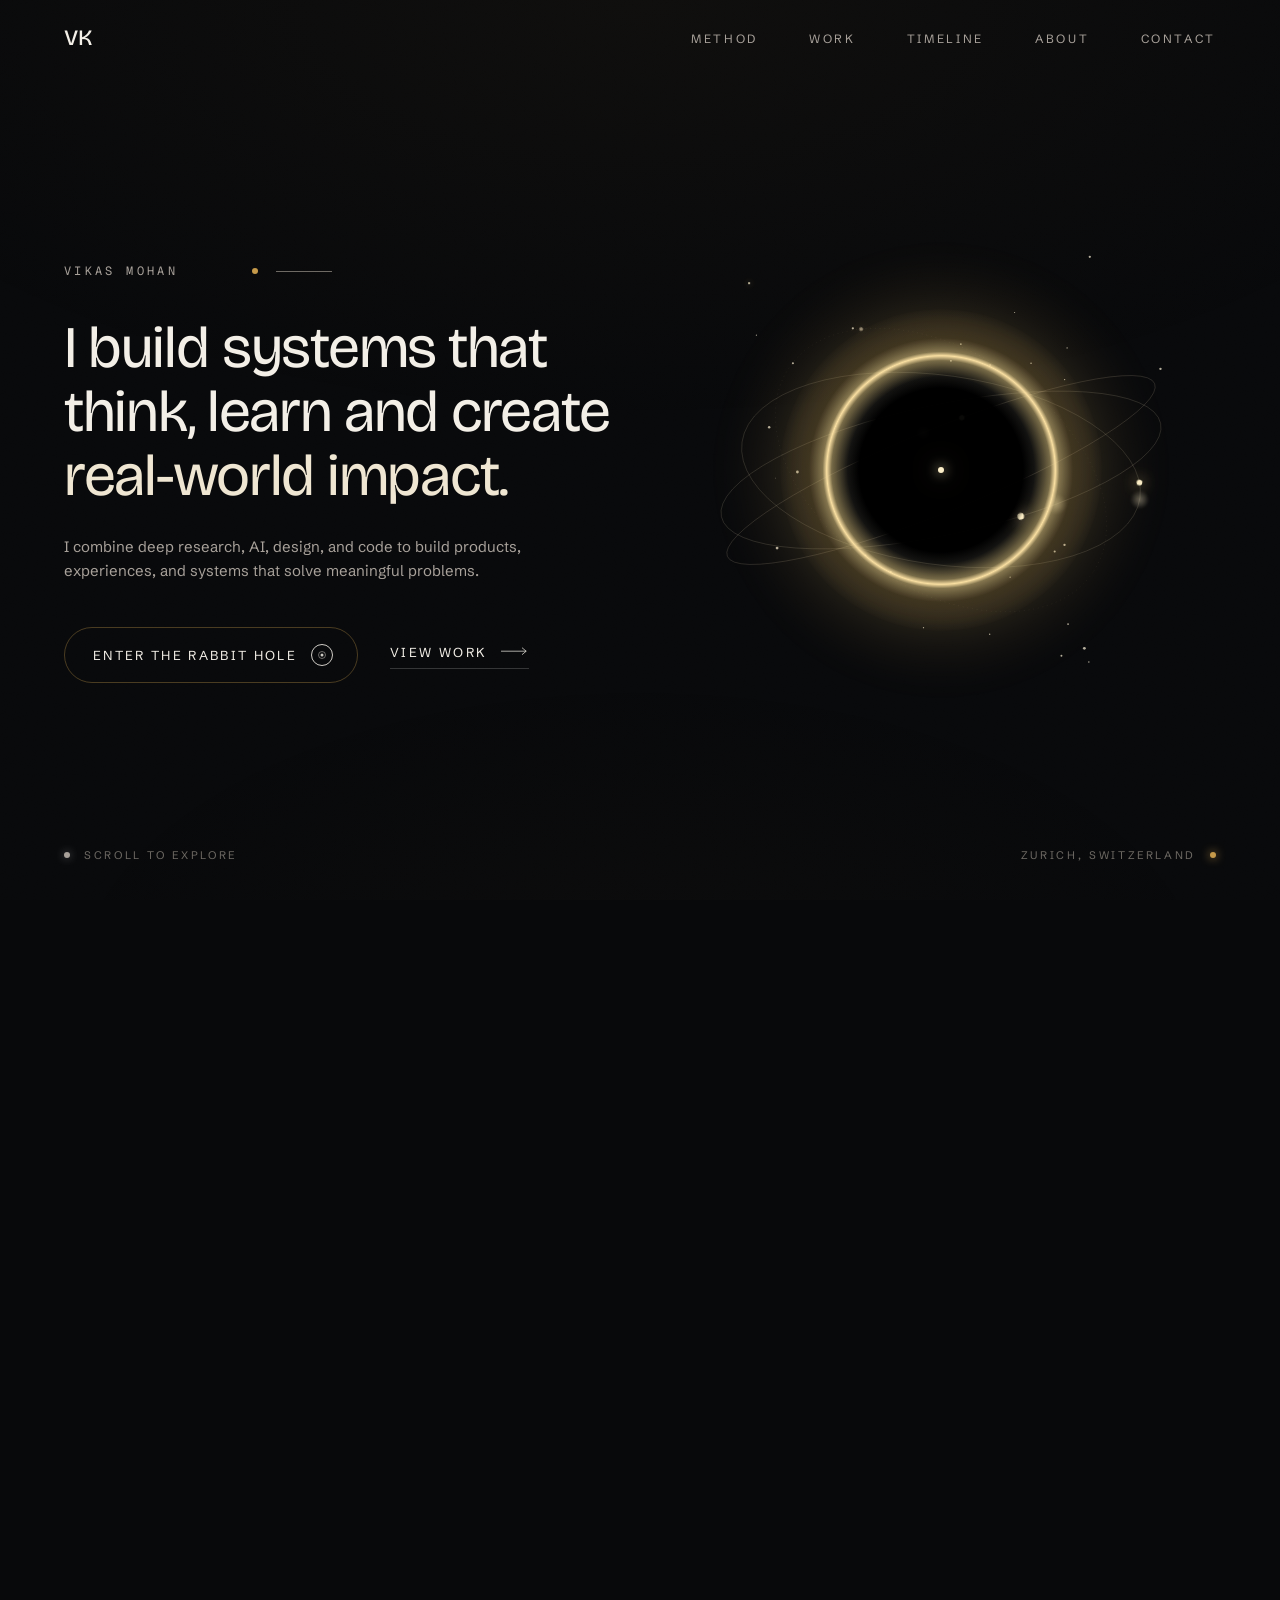
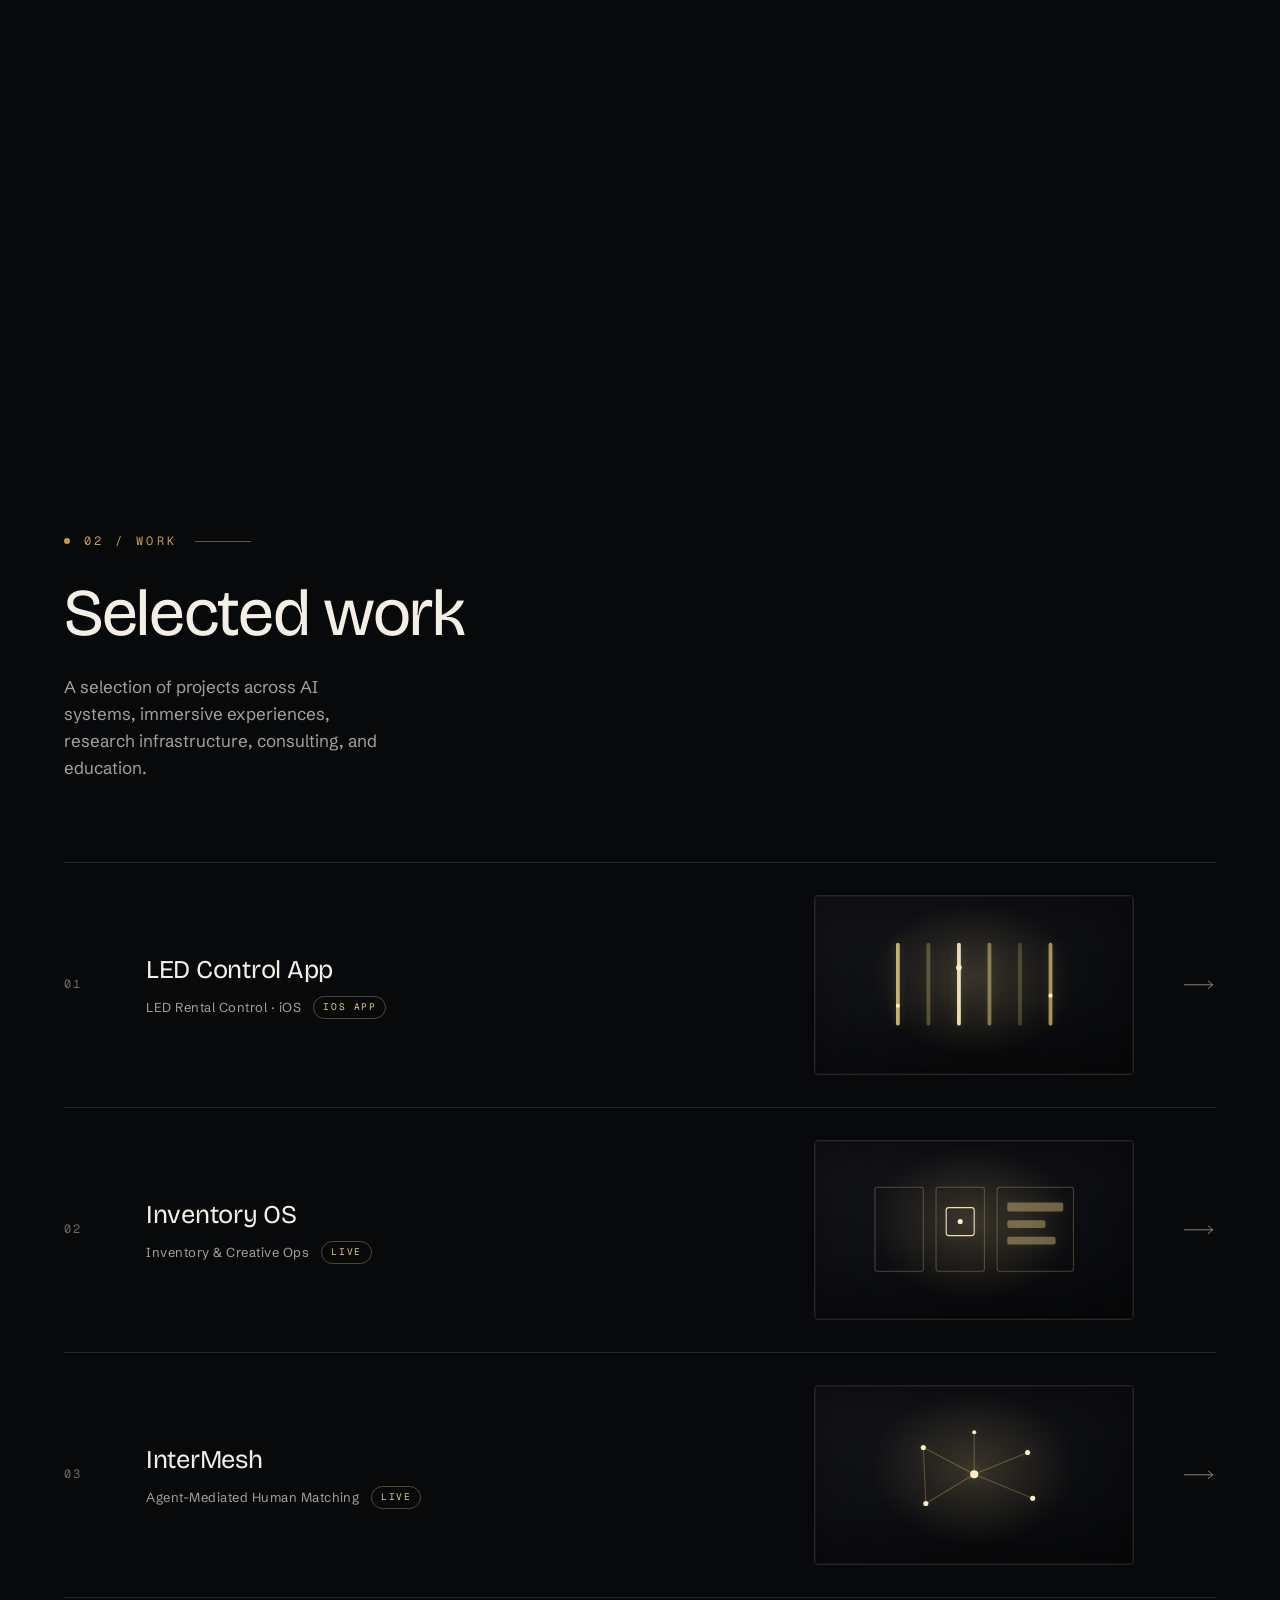
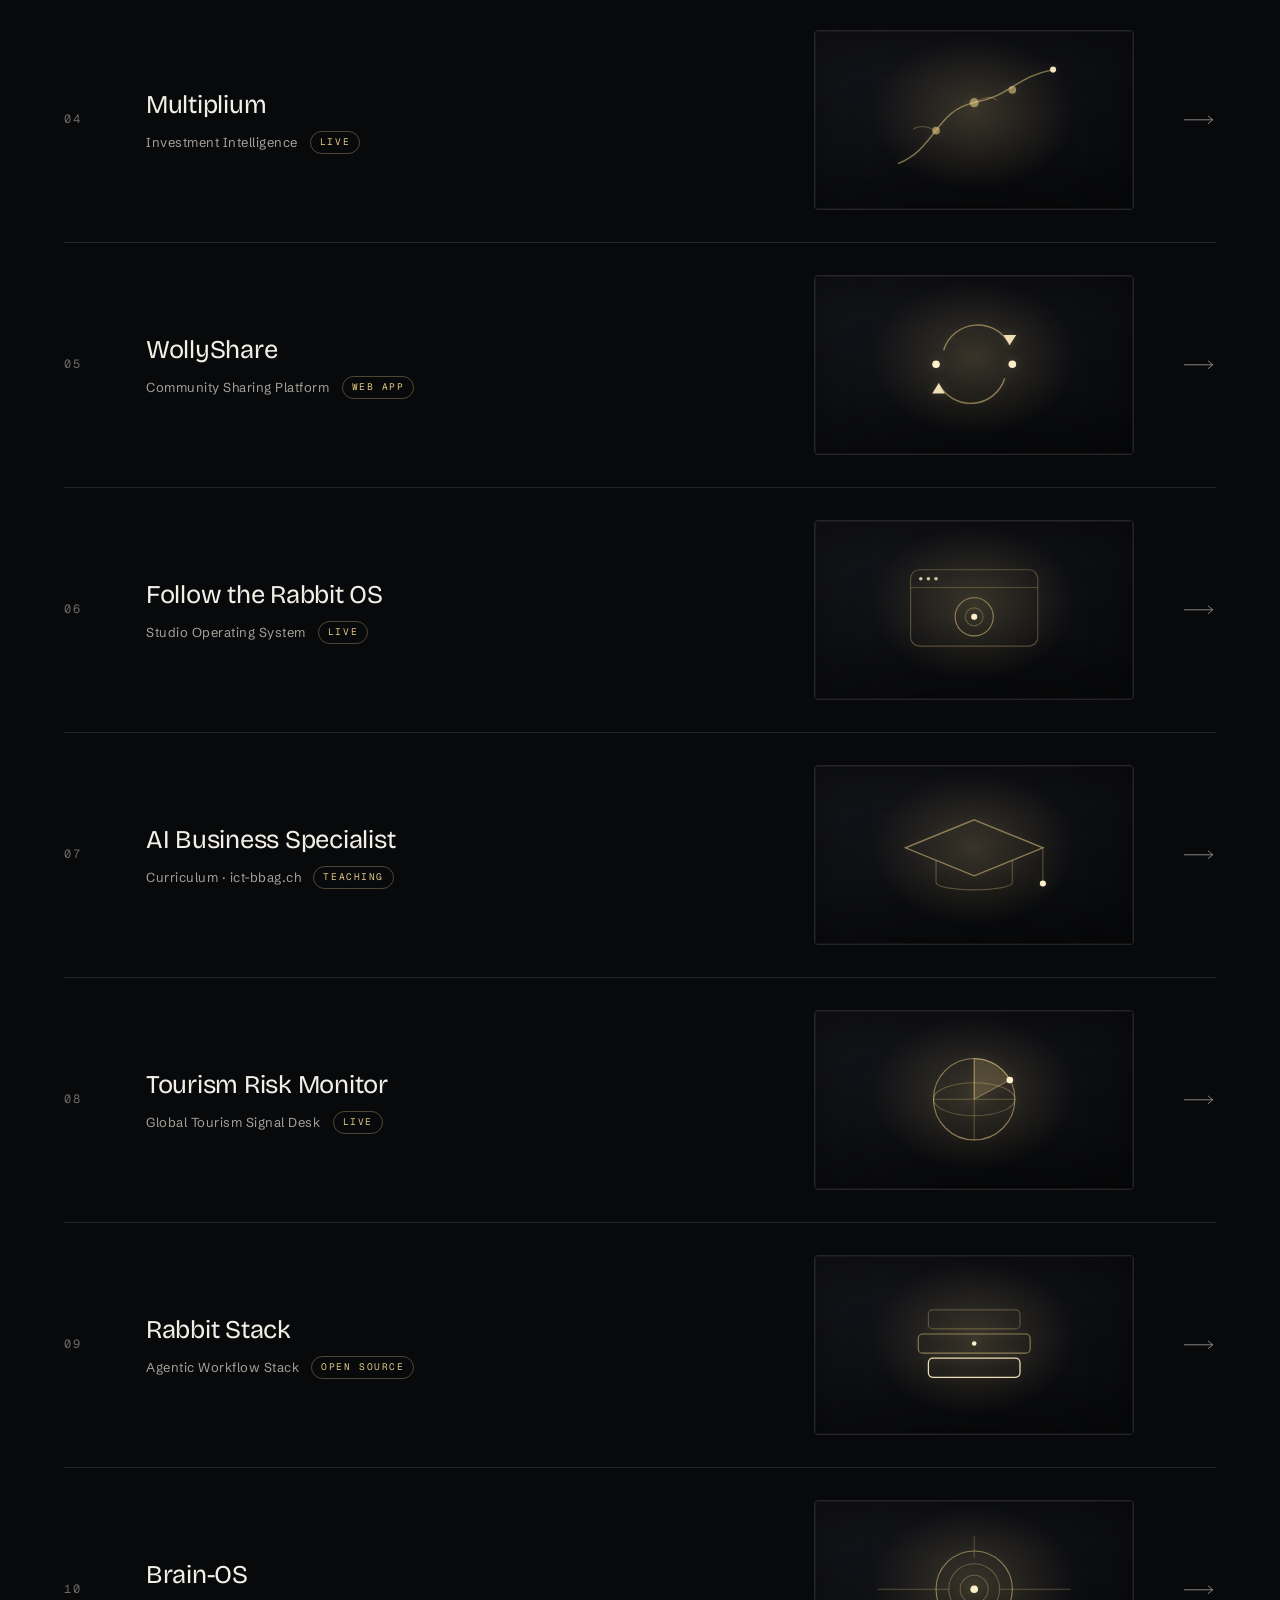
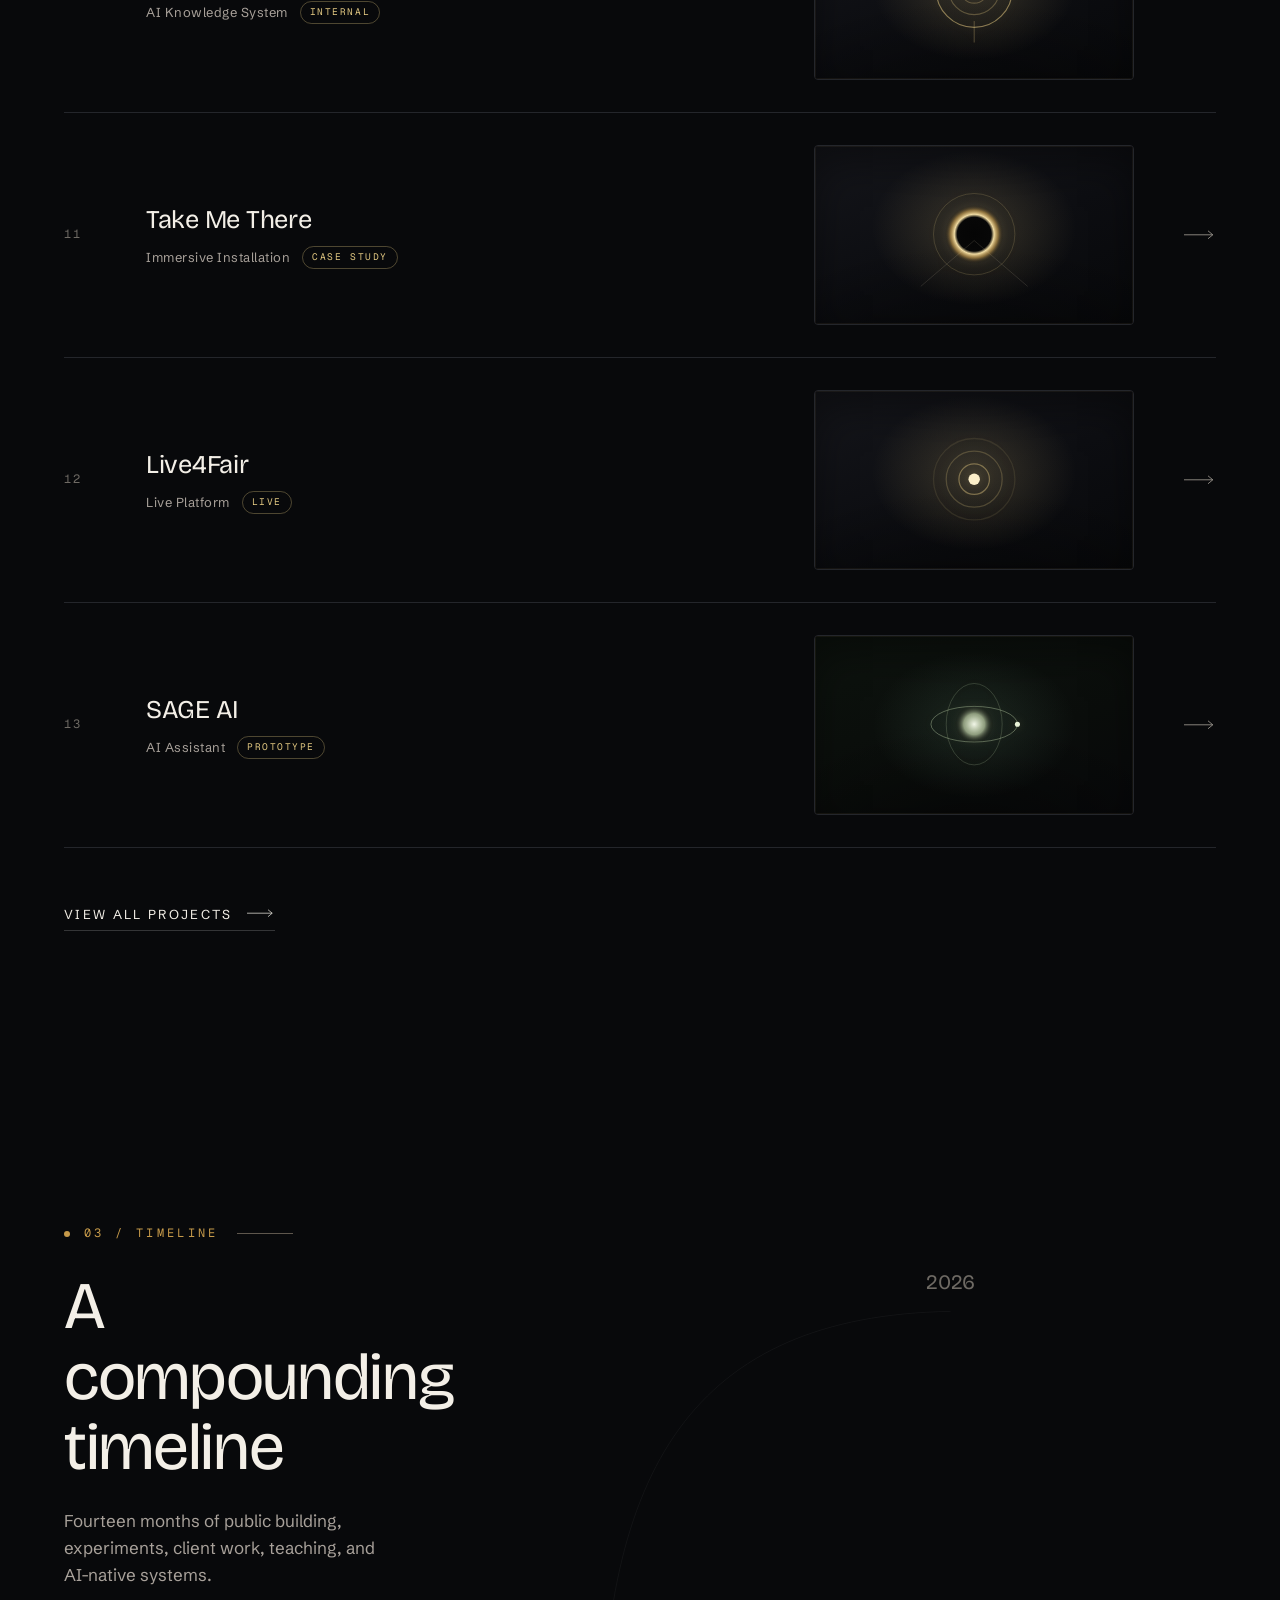
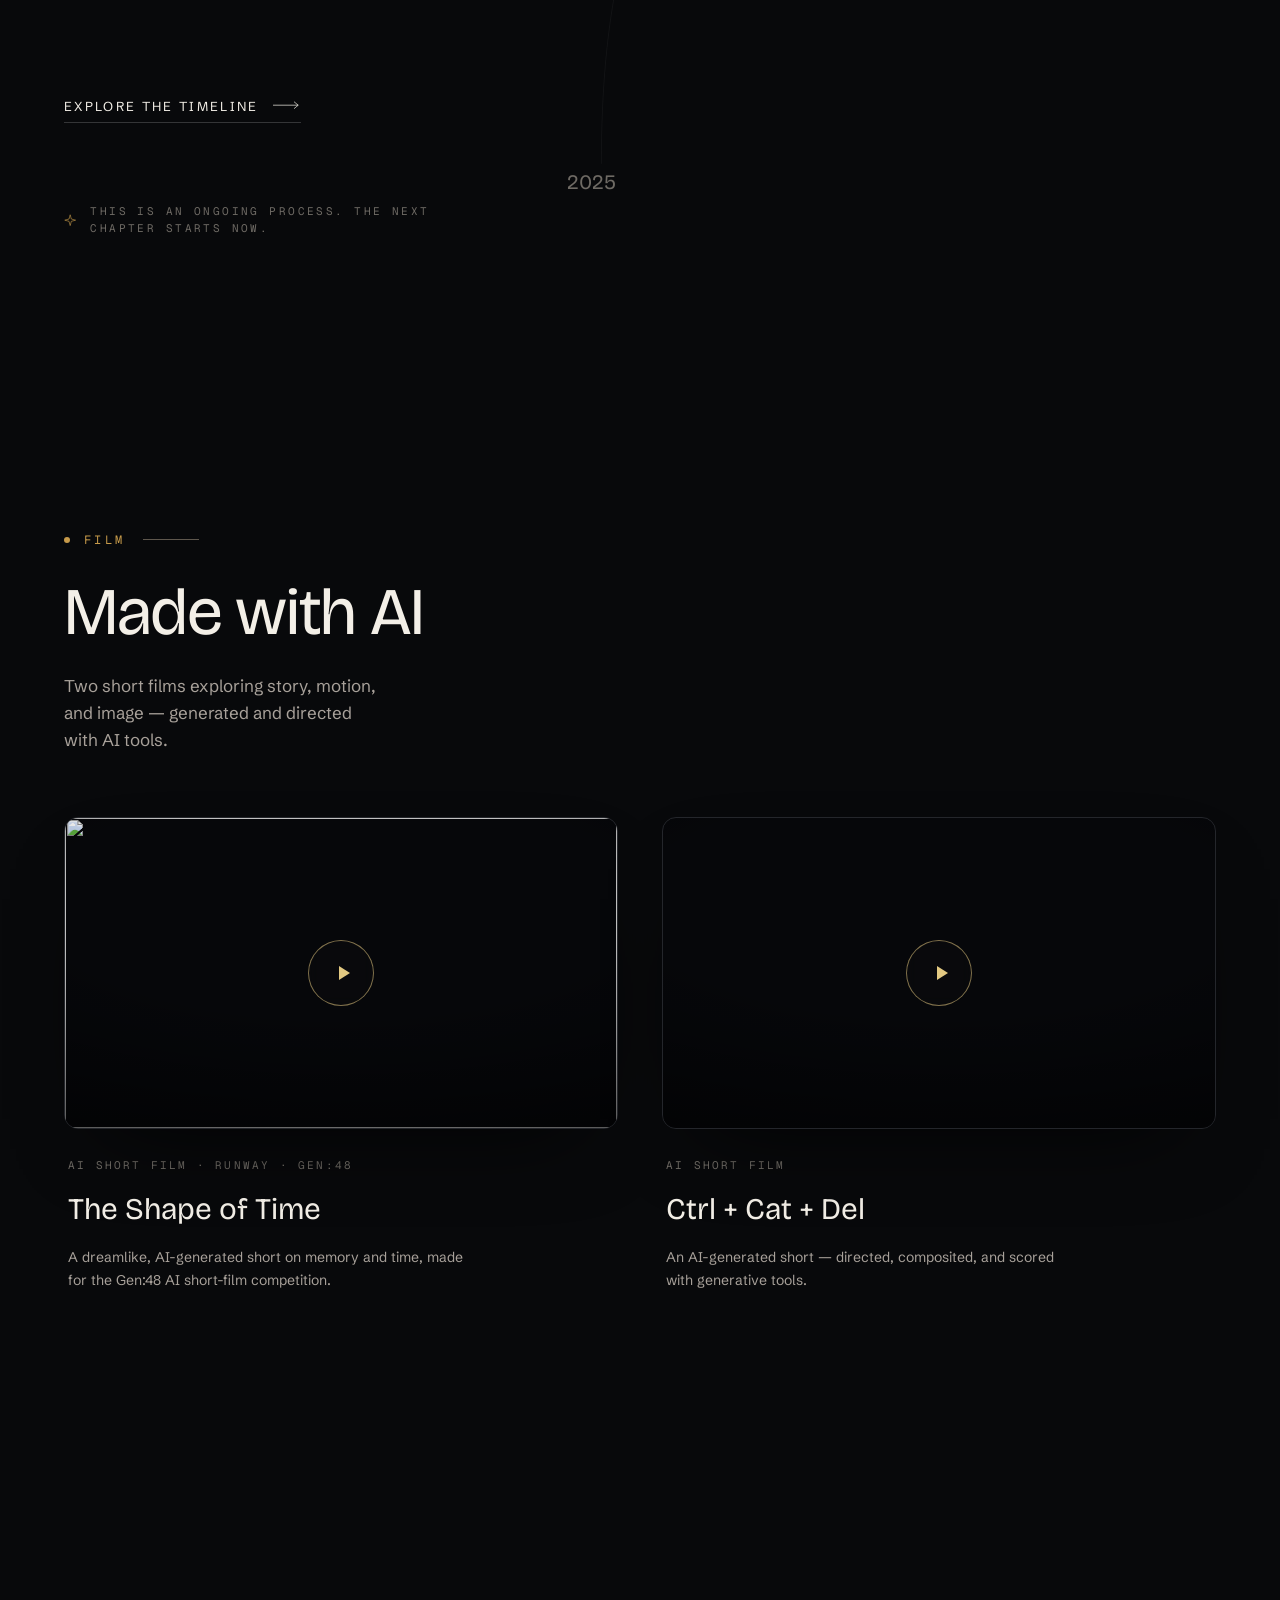
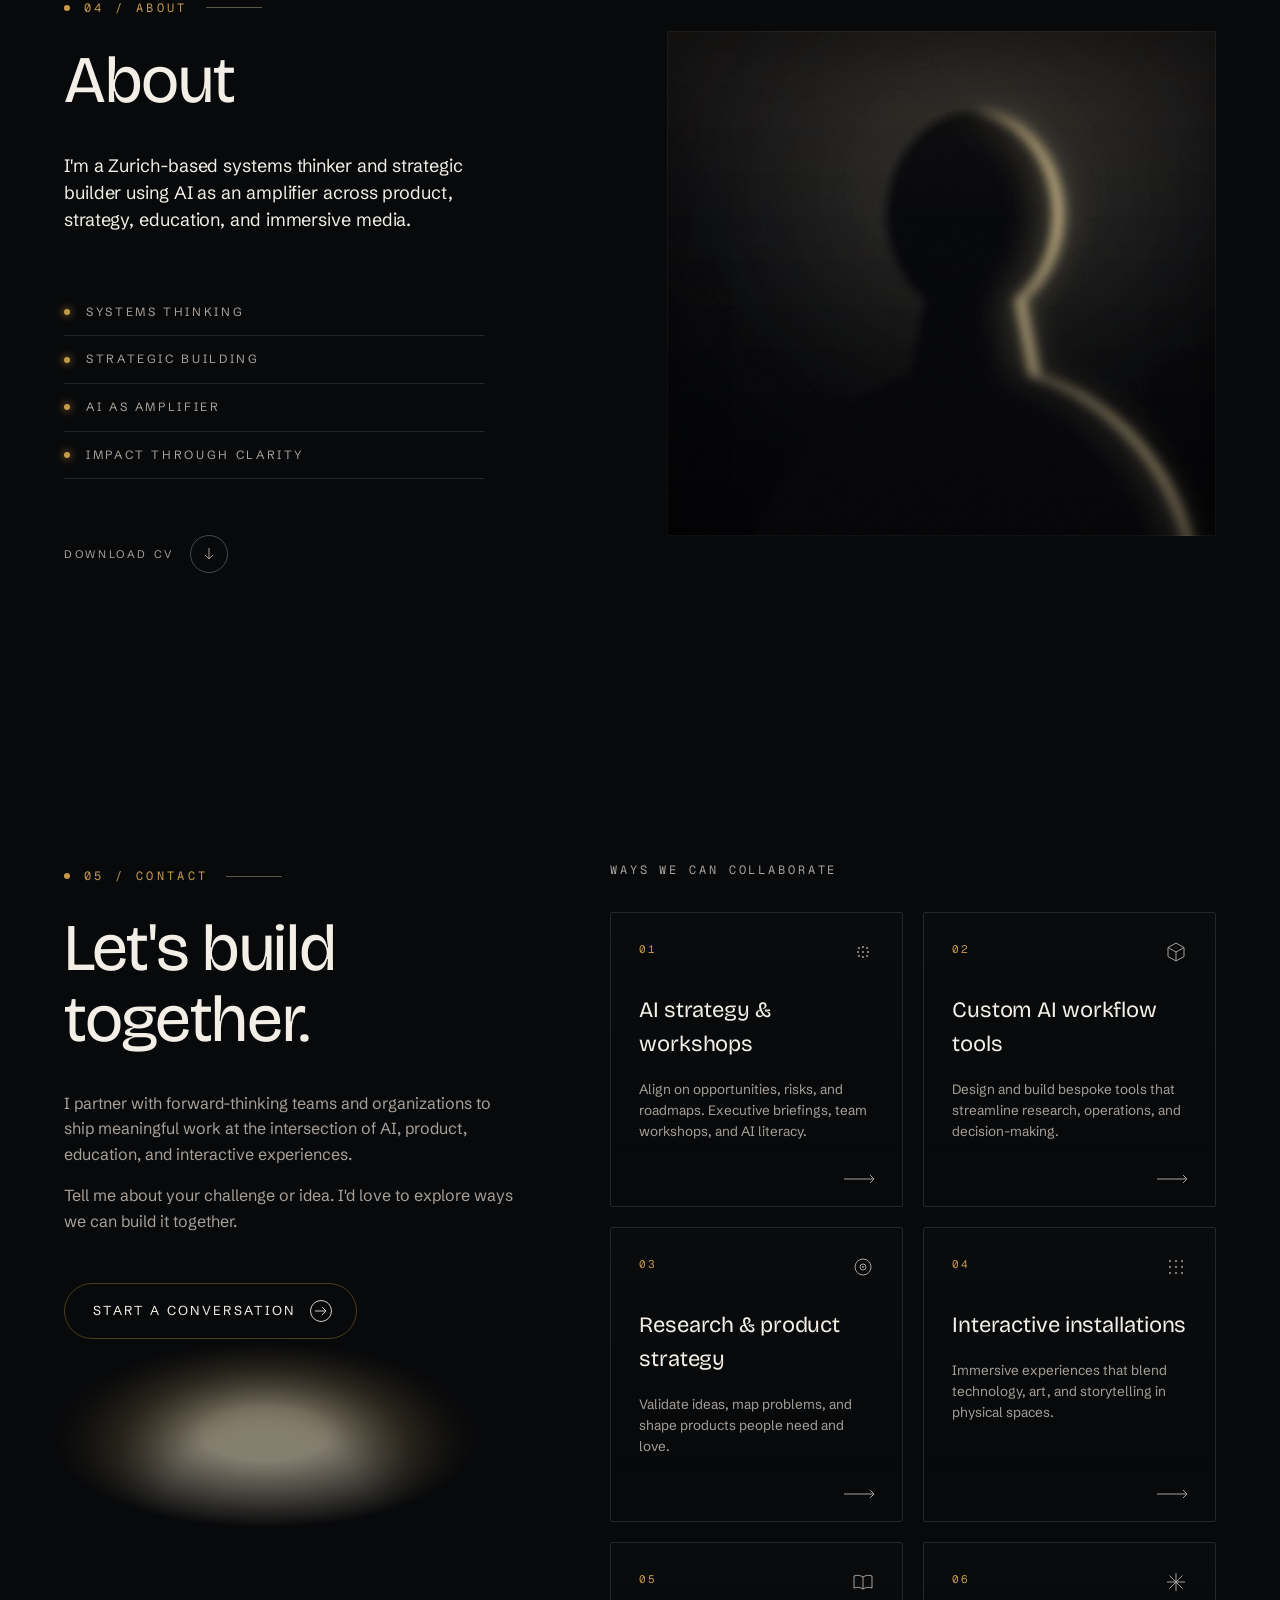
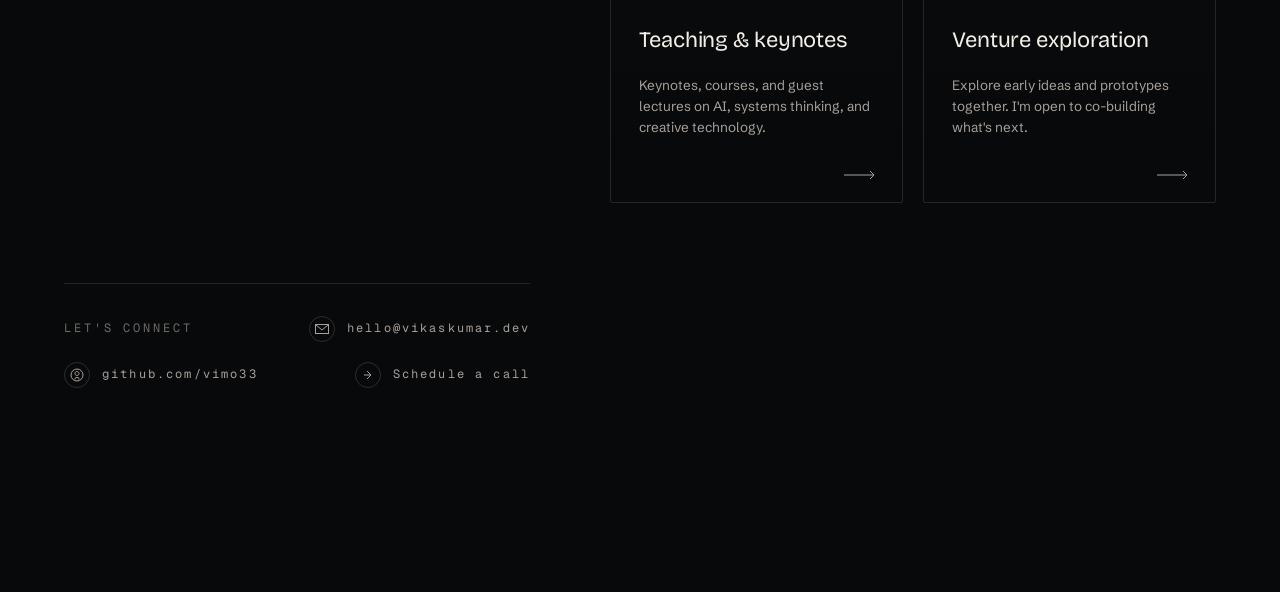
==== commit 5d23b588: "Seed of Light full-page narrative + section graphics fixes - seed.js: generalize the morph engine in" ====
--- a/index.html
+++ b/index.html
@@ -325,31 +325,9 @@
         <circle cx="92" cy="170" r="1.6" fill="#fcefc9"/>
         <circle cx="388" cy="170" r="1.6" fill="#fcefc9"/>
       </svg>
-      <svg class="silh" viewBox="0 0 300 360" preserveAspectRatio="xMidYMax meet">
-        <defs>
-          <radialGradient id="silhG" cx="46%" cy="34%" r="70%">
-            <stop offset="0%" stop-color="#1b1c22" stop-opacity="1"/>
-            <stop offset="70%" stop-color="#101116" stop-opacity="1"/>
-            <stop offset="100%" stop-color="#0a0b0d" stop-opacity="1"/>
-          </radialGradient>
-        </defs>
-        <!-- Stylised profile silhouette: rim-lit so it reads as a glowing
-             profile emerging from the dark. -->
-        <path class="silh-path" fill="url(#silhG)" d="
-          M 60 360
-          L 60 235
-          C 60 200, 72 178, 90 162
-          C 98 154, 108 148, 116 142
-          C 122 138, 126 130, 126 122
-          C 126 110, 124 100, 124 90
-          C 124 62, 142 38, 174 38
-          C 200 38, 218 56, 220 80
-          C 222 96, 218 110, 216 122
-          C 214 134, 220 144, 232 154
-          C 248 168, 256 184, 258 206
-          C 260 234, 260 280, 260 360
-          Z"/>
-      </svg>
+      <!-- Portrait photo slot. Currently a generated placeholder — swap the
+           src for a real photo (same warm rim-lit treatment applies). -->
+      <img class="portrait-photo" src="assets/portrait-placeholder.jpg" alt="Portrait of Vikas Mohan" loading="lazy" />
     </div>
   </div>
 </section>
@@ -510,7 +488,8 @@
 <script src="data.js"></script>
 <script src="script.js"></script>
 
-<!-- Seed of Light — WebGL narrative layer (Hero → Method handoff).
+<!-- Seed of Light — WebGL narrative layer (full-page station timeline:
+     Hero → Method → Work → Timeline → Films → About → Contact).
      Loaded as an isolated ES module AFTER the classic scripts above so it can
      read window.METHOD_GEOMETRY and the built DOM. Degrades gracefully:
      no-ops under reduced motion, on coarse-pointer / narrow viewports, or if
--- a/styles.css
+++ b/styles.css
@@ -587,6 +587,14 @@
   opacity: 0.5;
   transform: translateX(6px);
 }
+/* Scroll-scrubbed spiral: anchors, connectors, and labels stay hidden until
+   their loop of the helix has been inked in (script.js toggles .undrawn). */
+.spiral-anchor, .spiral-connector{
+  transition: opacity .5s ease;
+}
+.spiral-anchor.undrawn, .spiral-connector.undrawn, .m-step.undrawn{
+  opacity: 0 !important;
+}
 .m-step.near{
   opacity: 0.8;
   transform: translateX(2px);
@@ -1059,9 +1067,17 @@
     radial-gradient(120% 100% at 50% 120%, rgba(0,0,0,0.5), transparent 60%),
     linear-gradient(180deg, #15161b 0%, #0b0c0f 60%, #08090b 100%);
 }
-.about-portrait::after{   /* hairline frame for depth, matching the work thumbs */
+.about-portrait::after{   /* hairline frame + warm duotone tint over the photo */
   content:""; position:absolute; inset:0; pointer-events:none;
   box-shadow: inset 0 0 0 1px rgba(227,201,130,0.06), inset 0 22px 60px rgba(0,0,0,0.4);
+  background:
+    linear-gradient(180deg, rgba(198,154,74,0.06), transparent 38%, rgba(5,5,7,0.42));
+}
+.about-portrait .portrait-photo{
+  position: absolute; inset: 0;
+  width: 100%; height: 100%;
+  object-fit: cover;
+  filter: saturate(0.88) contrast(1.05);
 }
 .about-portrait .halo{
   position: absolute; left: 54%; top: 33%;
@@ -1119,6 +1135,10 @@
   width: 440px; height: 210px;
   pointer-events:none;
   overflow:hidden;
+  /* Feather the glow to nothing well inside the box on every edge — without
+     this the clipped gradient shows as a hard-edged rectangle. */
+  -webkit-mask-image: radial-gradient(64% 57% at 50% 55%, #000 22%, transparent 78%);
+  mask-image: radial-gradient(64% 57% at 50% 55%, #000 22%, transparent 78%);
 }
 /* Soft sun cresting a horizon — a calm "new dawn / let's build" motif that
    rhymes with the hero eclipse, instead of a thin stray ring. */
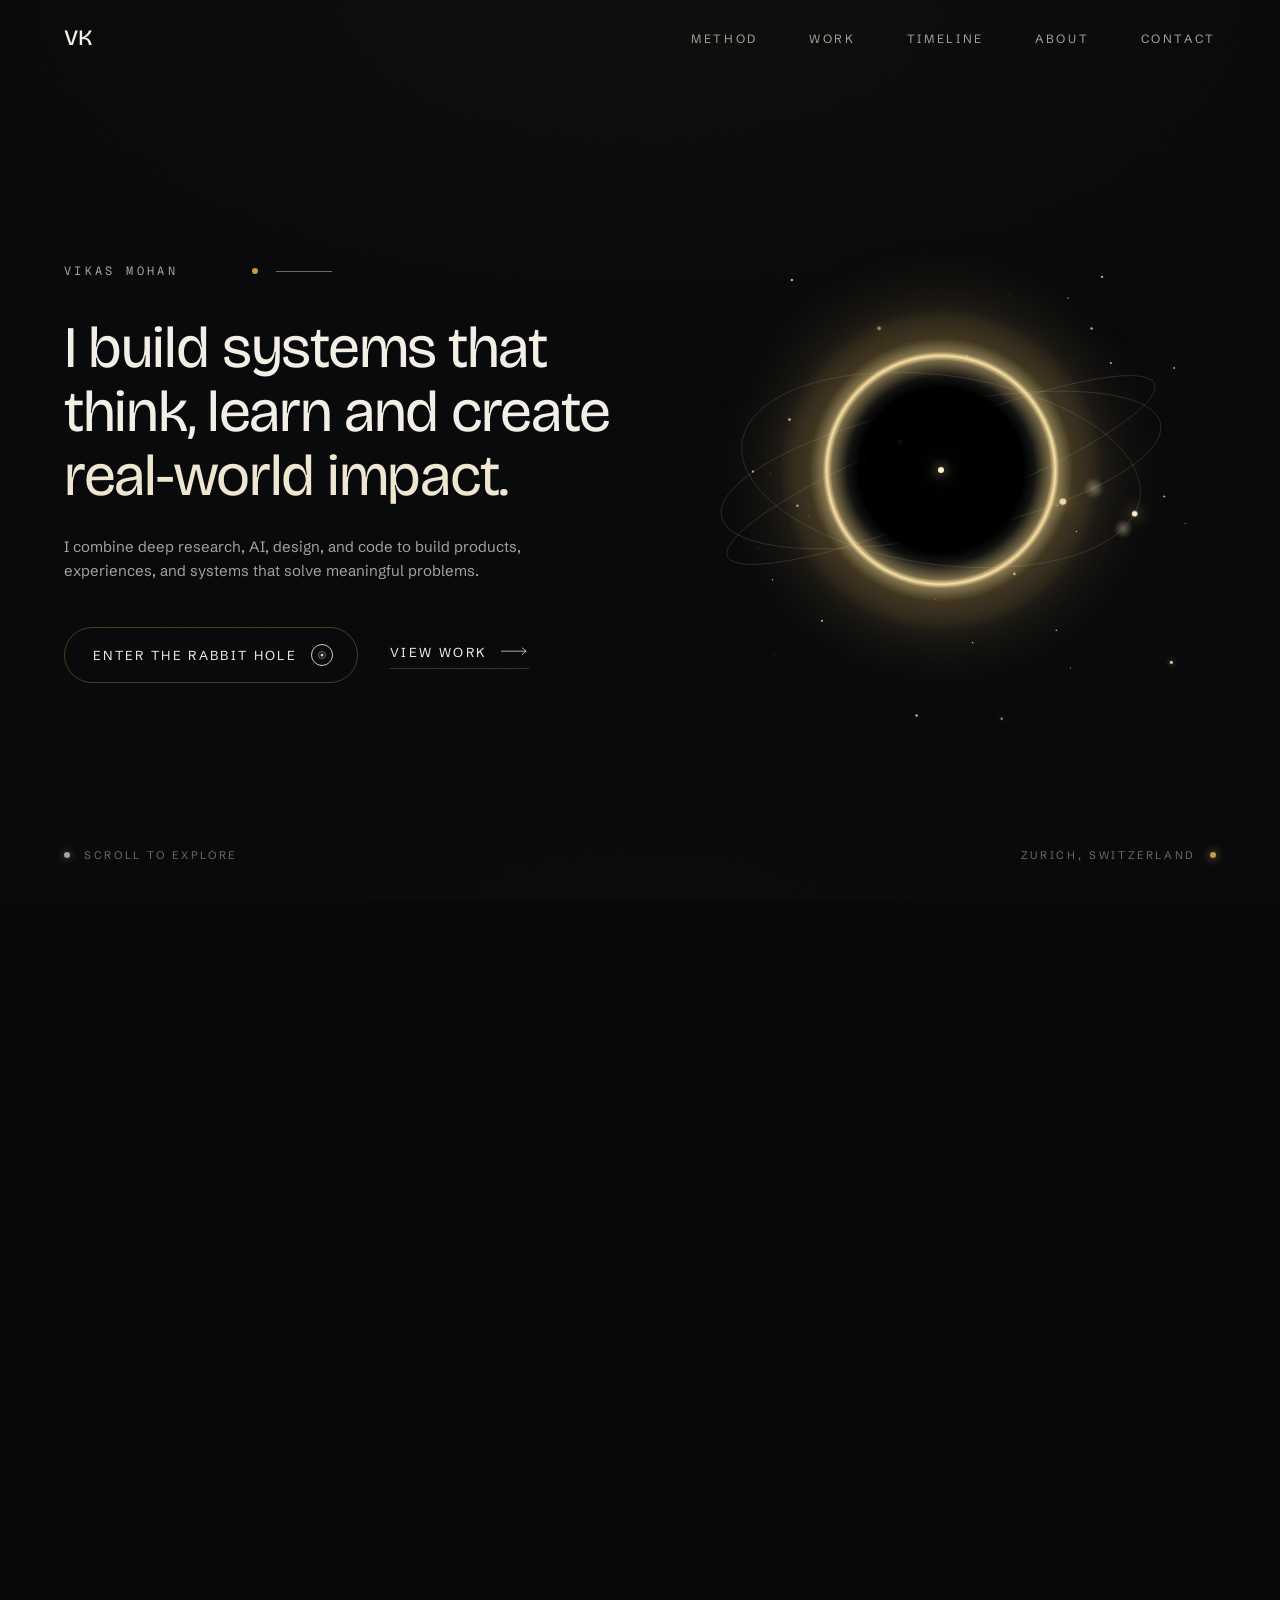
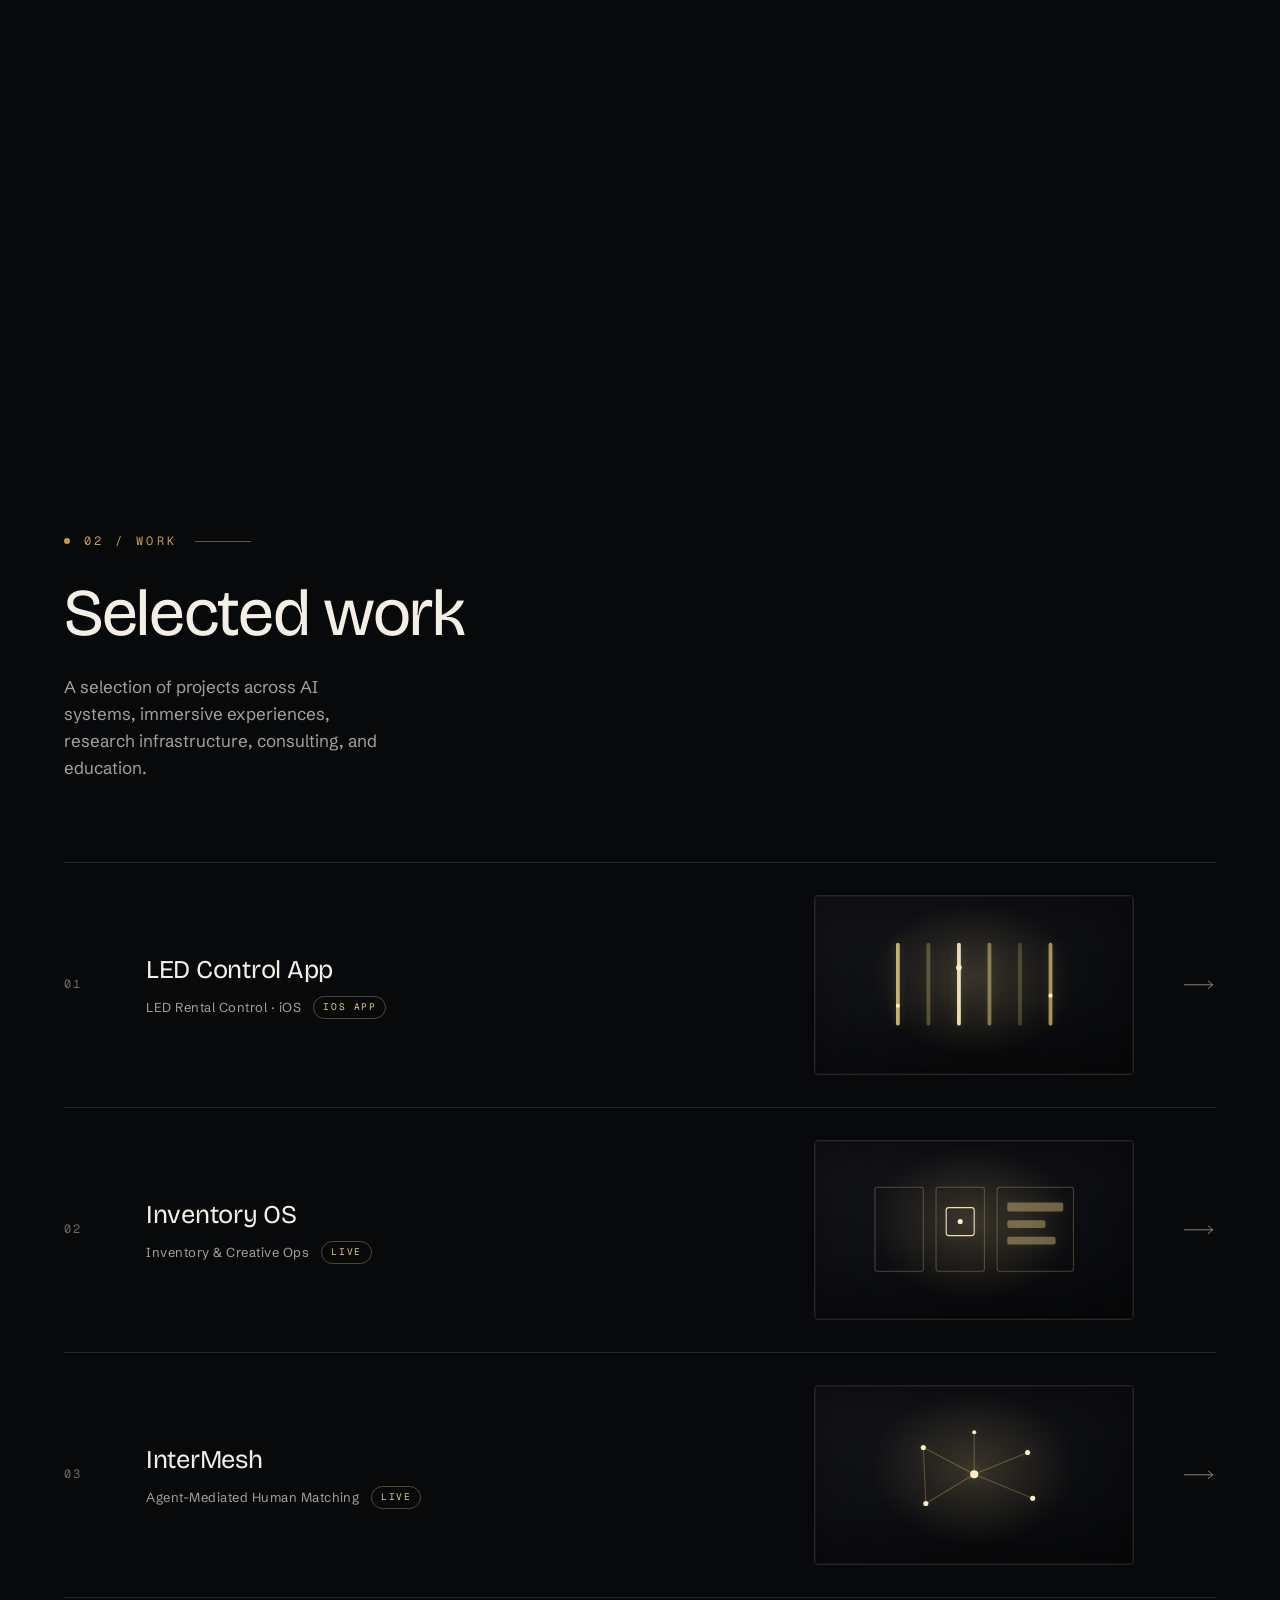
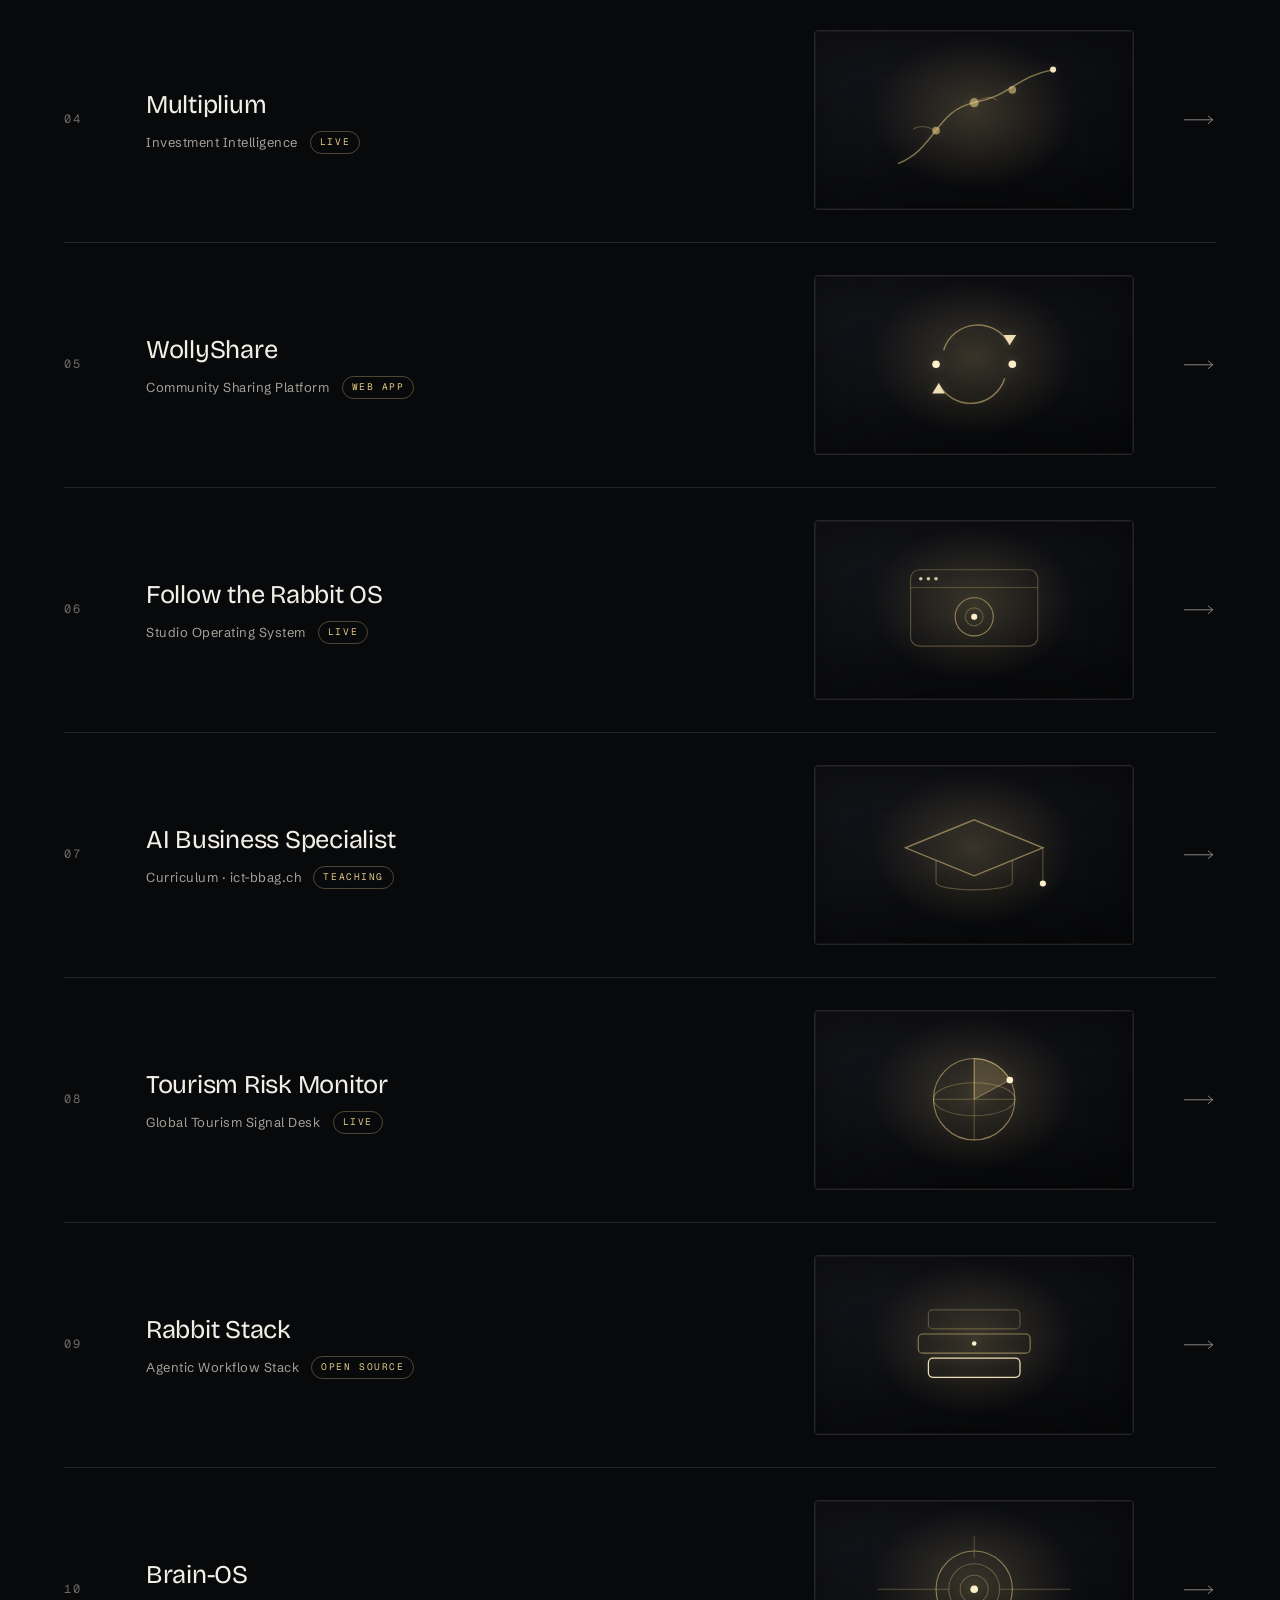
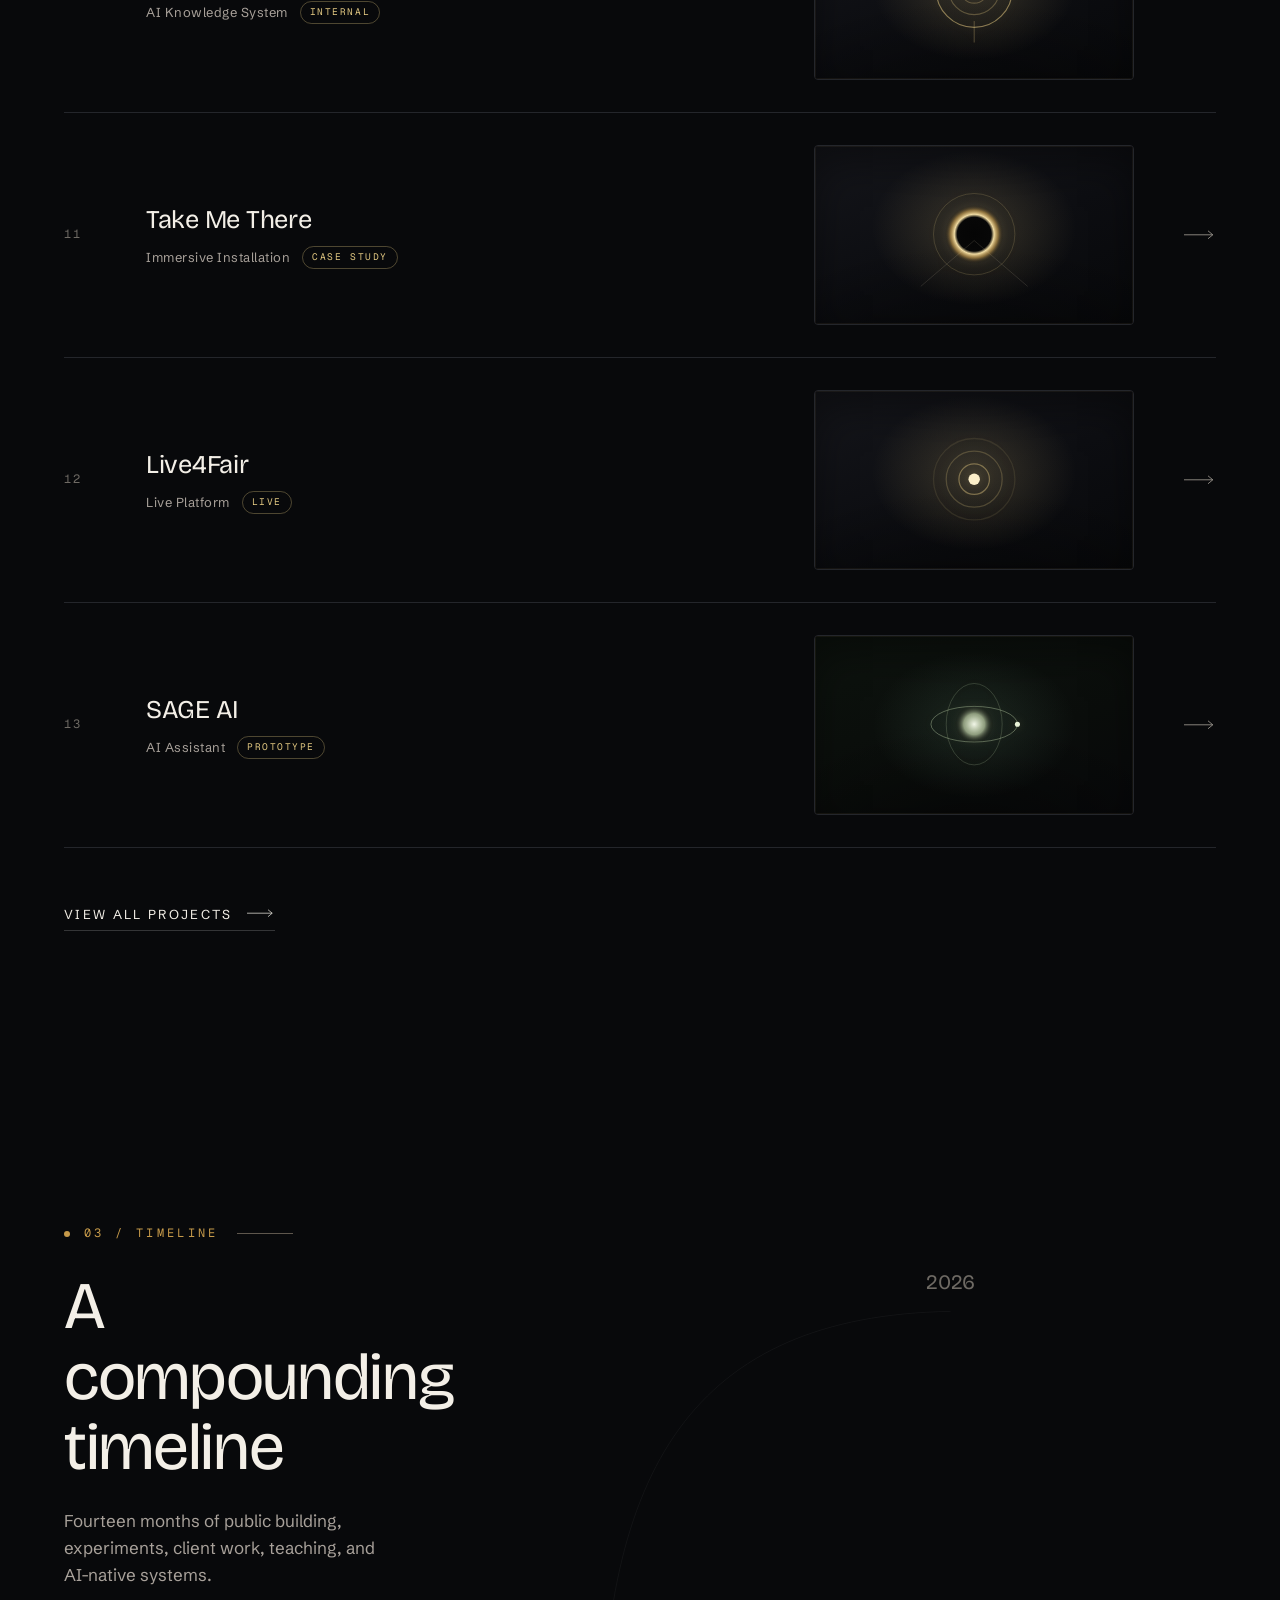
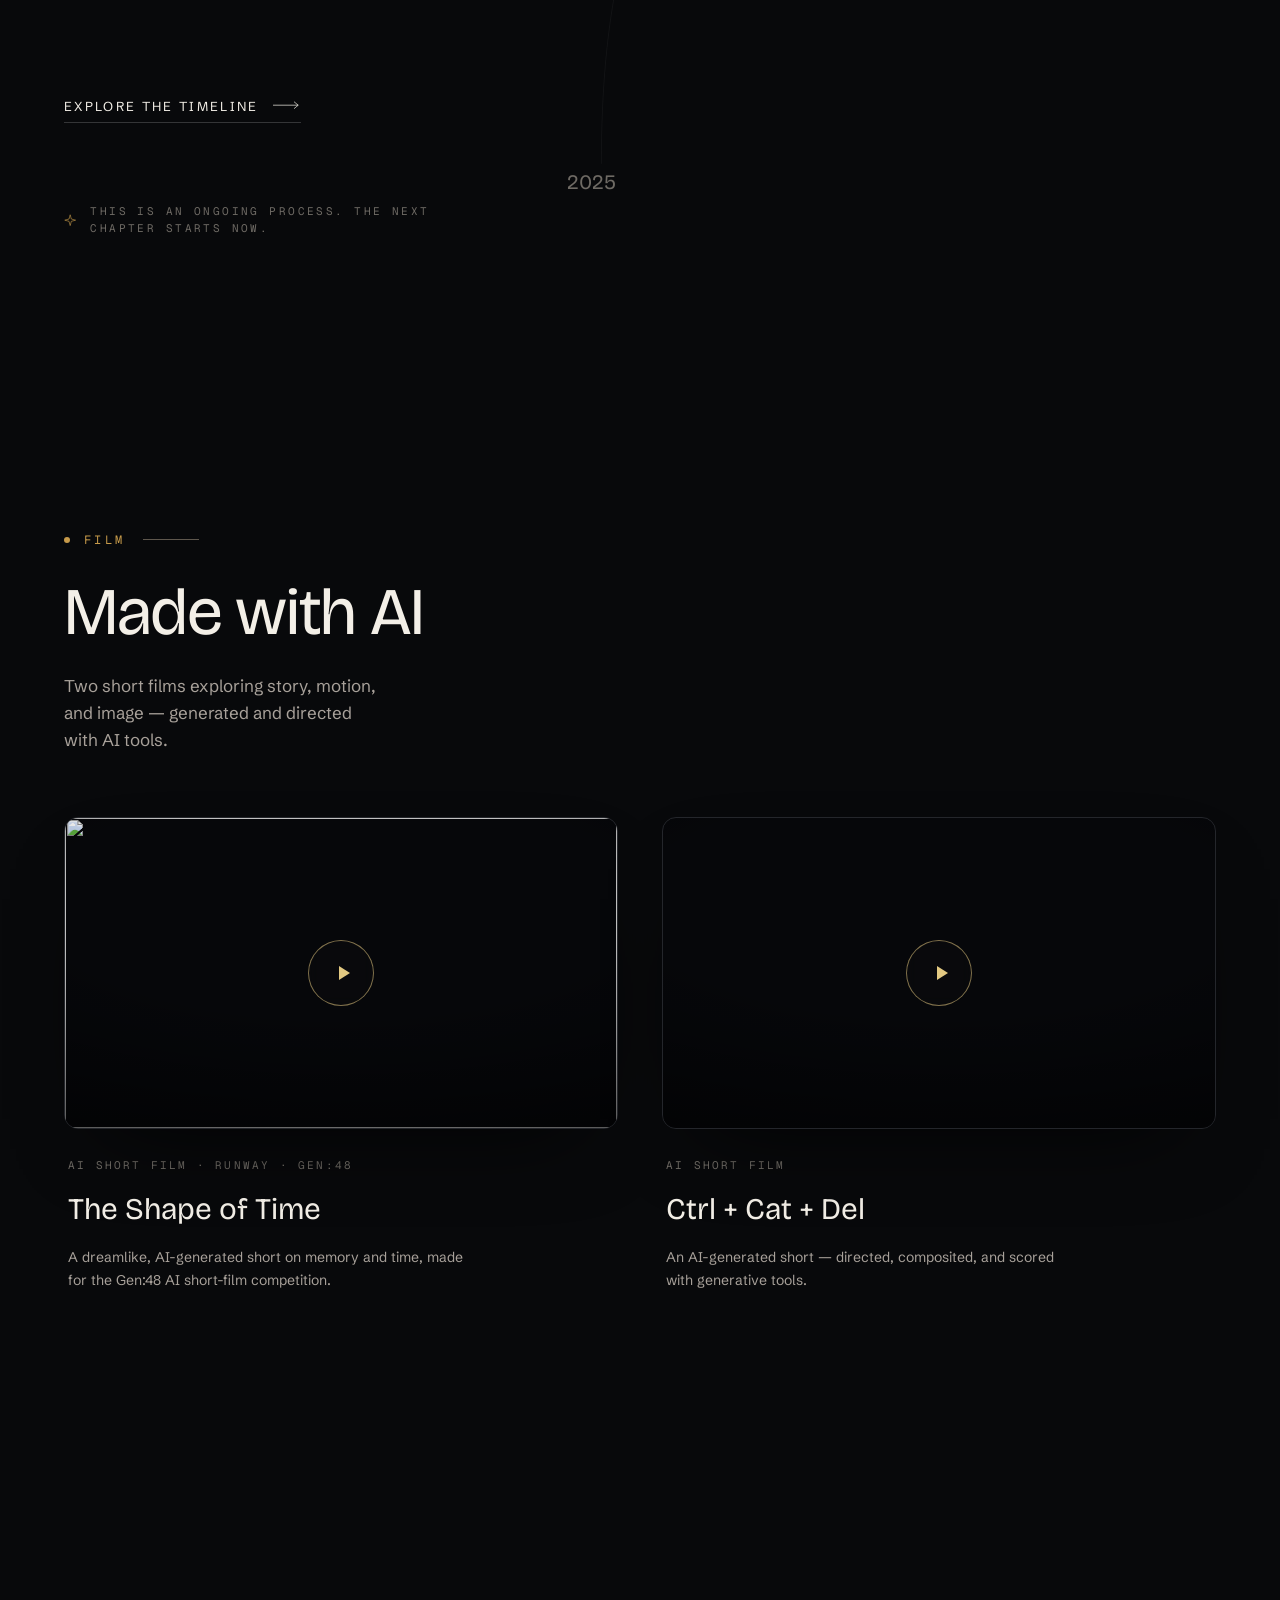
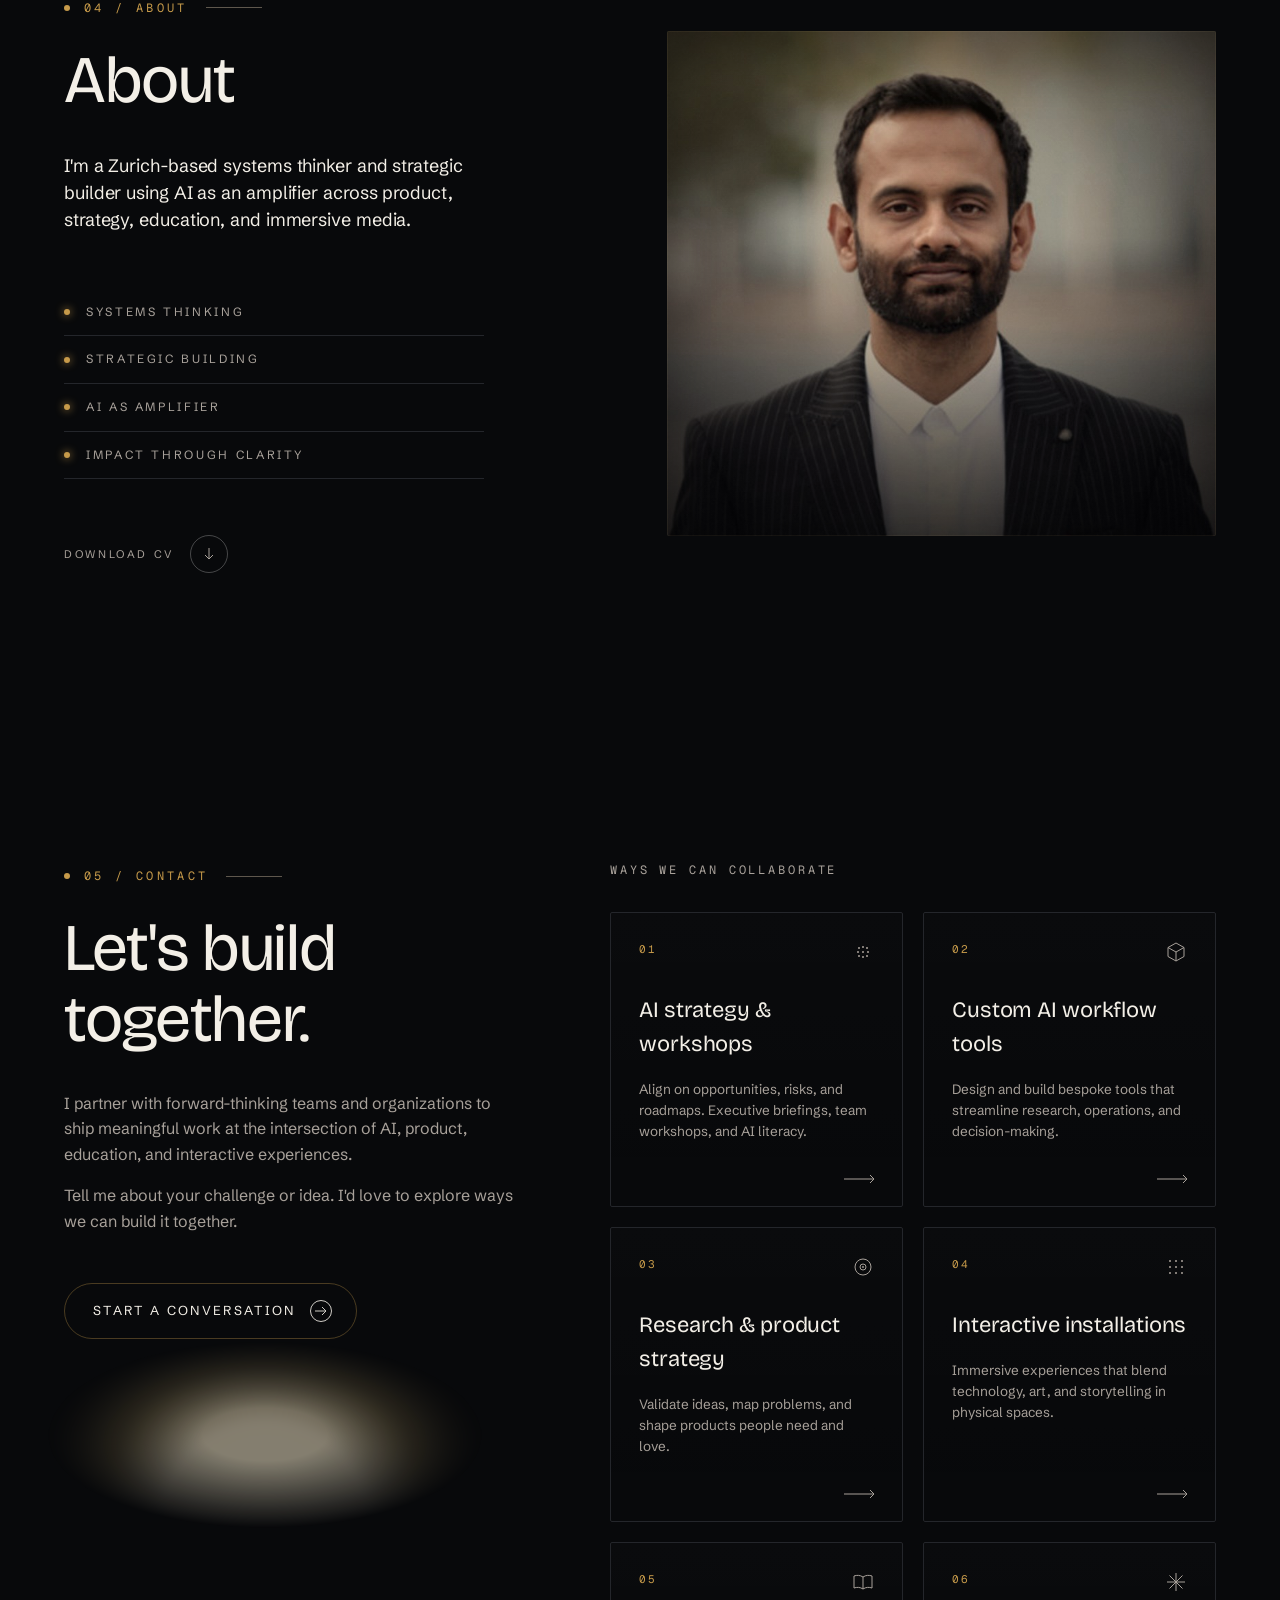
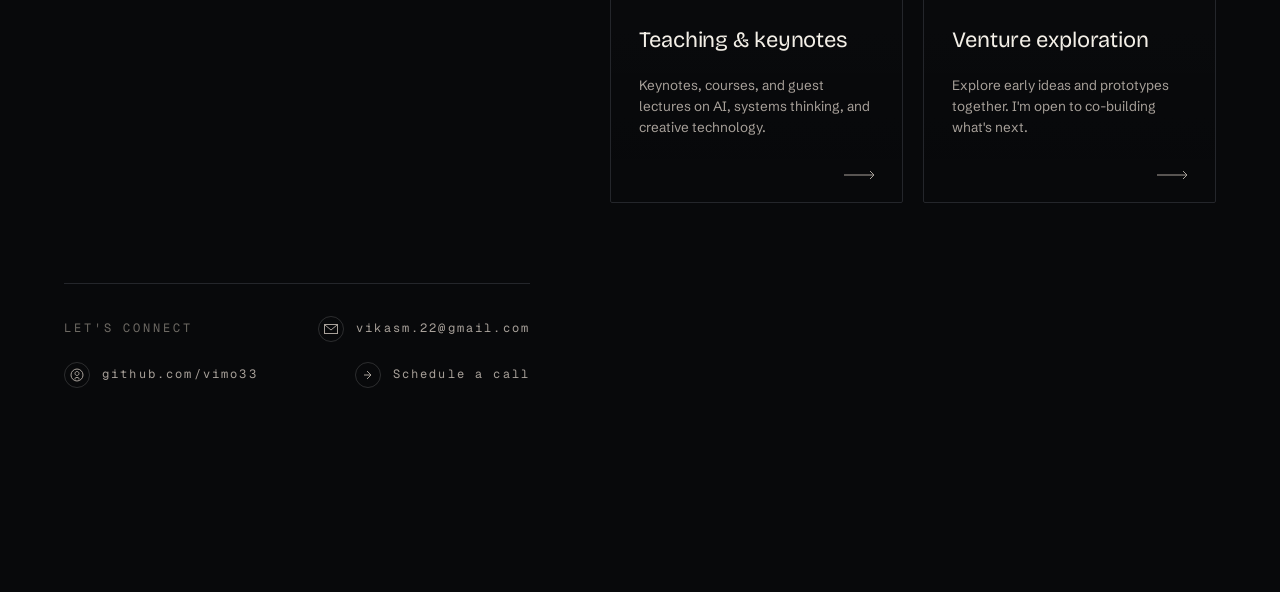
==== commit ff2119c1: "Real portrait in About (cinematic warm grade) + correct contact email - assets/portrait.jpg: graded " ====
--- a/index.html
+++ b/index.html
@@ -325,9 +325,9 @@
         <circle cx="92" cy="170" r="1.6" fill="#fcefc9"/>
         <circle cx="388" cy="170" r="1.6" fill="#fcefc9"/>
       </svg>
-      <!-- Portrait photo slot. Currently a generated placeholder — swap the
-           src for a real photo (same warm rim-lit treatment applies). -->
-      <img class="portrait-photo" src="assets/portrait-placeholder.jpg" alt="Portrait of Vikas Mohan" loading="lazy" />
+      <!-- Portrait photo, cinematically graded to the site's warm-gold
+           language (source: assets/portrait-source.jpg, grade re-runnable). -->
+      <img class="portrait-photo" src="assets/portrait.jpg" alt="Portrait of Vikas Mohan" loading="lazy" />
     </div>
   </div>
 </section>
@@ -344,7 +344,7 @@
         <p>I partner with forward-thinking teams and organizations to ship meaningful work at the intersection of AI, product, education, and interactive experiences.</p>
         <p>Tell me about your challenge or idea. I'd love to explore ways we can build it together.</p>
       </div>
-      <a href="mailto:hello@vikaskumar.dev?subject=Let's%20start%20a%20conversation" class="btn primary reveal" data-delay="3">
+      <a href="mailto:vikasm.22@gmail.com?subject=Let's%20start%20a%20conversation" class="btn primary reveal" data-delay="3">
         Start a conversation
         <span class="ic" aria-hidden="true">
           <svg width="12" height="10" viewBox="0 0 12 10" fill="none"><path d="M0 5h10M7 1l4 4-4 4" stroke="currentColor" stroke-width="1" fill="none"/></svg>
@@ -358,7 +358,7 @@
       <div class="collab-head reveal">Ways we can collaborate</div>
       <div class="collab-grid">
         <!-- Card 1 -->
-        <a class="collab-card reveal" data-delay="1" href="mailto:hello@vikaskumar.dev?subject=AI%20strategy%20%26%20workshops">
+        <a class="collab-card reveal" data-delay="1" href="mailto:vikasm.22@gmail.com?subject=AI%20strategy%20%26%20workshops">
           <div class="top">
             <span class="num">01</span>
             <span class="ic" aria-hidden="true">
@@ -380,7 +380,7 @@
           <span class="arr" aria-hidden="true"><svg width="34" height="10" viewBox="0 0 34 10" fill="none"><path d="M0 5h30M26 1l4 4-4 4" stroke="currentColor" stroke-width="1"/></svg></span>
         </a>
         <!-- Card 2 -->
-        <a class="collab-card reveal" data-delay="2" href="mailto:hello@vikaskumar.dev?subject=Custom%20AI%20workflow%20tools">
+        <a class="collab-card reveal" data-delay="2" href="mailto:vikasm.22@gmail.com?subject=Custom%20AI%20workflow%20tools">
           <div class="top">
             <span class="num">02</span>
             <span class="ic" aria-hidden="true">
@@ -395,7 +395,7 @@
           <span class="arr" aria-hidden="true"><svg width="34" height="10" viewBox="0 0 34 10" fill="none"><path d="M0 5h30M26 1l4 4-4 4" stroke="currentColor" stroke-width="1"/></svg></span>
         </a>
         <!-- Card 3 -->
-        <a class="collab-card reveal" data-delay="3" href="mailto:hello@vikaskumar.dev?subject=Research%20%26%20product%20strategy">
+        <a class="collab-card reveal" data-delay="3" href="mailto:vikasm.22@gmail.com?subject=Research%20%26%20product%20strategy">
           <div class="top">
             <span class="num">03</span>
             <span class="ic" aria-hidden="true">
@@ -411,7 +411,7 @@
           <span class="arr" aria-hidden="true"><svg width="34" height="10" viewBox="0 0 34 10" fill="none"><path d="M0 5h30M26 1l4 4-4 4" stroke="currentColor" stroke-width="1"/></svg></span>
         </a>
         <!-- Card 4 -->
-        <a class="collab-card reveal" data-delay="4" href="mailto:hello@vikaskumar.dev?subject=Interactive%20installations">
+        <a class="collab-card reveal" data-delay="4" href="mailto:vikasm.22@gmail.com?subject=Interactive%20installations">
           <div class="top">
             <span class="num">04</span>
             <span class="ic" aria-hidden="true">
@@ -429,7 +429,7 @@
           <span class="arr" aria-hidden="true"><svg width="34" height="10" viewBox="0 0 34 10" fill="none"><path d="M0 5h30M26 1l4 4-4 4" stroke="currentColor" stroke-width="1"/></svg></span>
         </a>
         <!-- Card 5 -->
-        <a class="collab-card reveal" data-delay="5" href="mailto:hello@vikaskumar.dev?subject=Teaching%20%26%20keynotes">
+        <a class="collab-card reveal" data-delay="5" href="mailto:vikasm.22@gmail.com?subject=Teaching%20%26%20keynotes">
           <div class="top">
             <span class="num">05</span>
             <span class="ic" aria-hidden="true">
@@ -444,7 +444,7 @@
           <span class="arr" aria-hidden="true"><svg width="34" height="10" viewBox="0 0 34 10" fill="none"><path d="M0 5h30M26 1l4 4-4 4" stroke="currentColor" stroke-width="1"/></svg></span>
         </a>
         <!-- Card 6 -->
-        <a class="collab-card reveal" data-delay="6" href="mailto:hello@vikaskumar.dev?subject=Venture%20exploration">
+        <a class="collab-card reveal" data-delay="6" href="mailto:vikasm.22@gmail.com?subject=Venture%20exploration">
           <div class="top">
             <span class="num">06</span>
             <span class="ic" aria-hidden="true">
@@ -469,9 +469,9 @@
   <div class="wrap">
     <footer class="site-foot">
       <span class="label">Let's connect</span>
-      <a href="mailto:hello@vikaskumar.dev">
+      <a href="mailto:vikasm.22@gmail.com">
         <span class="ic"><svg width="14" height="10" viewBox="0 0 14 10" fill="none"><rect x="0.5" y="0.5" width="13" height="9" stroke="currentColor"/><path d="M1 1l6 5 6-5" stroke="currentColor" fill="none"/></svg></span>
-        hello@vikaskumar.dev
+        vikasm.22@gmail.com
       </a>
       <a href="https://github.com/vimo33" target="_blank" rel="noopener">
         <span class="ic"><svg width="14" height="14" viewBox="0 0 14 14" fill="none"><circle cx="7" cy="7" r="6" stroke="currentColor"/><path d="M5 11.5c0-1.5 0-2 2-2s2 .5 2 2M7 7.5c1.1 0 2-.9 2-2s-.9-2-2-2-2 .9-2 2 .9 2 2 2z" stroke="currentColor" fill="none"/></svg></span>
--- a/styles.css
+++ b/styles.css
@@ -1406,6 +1406,9 @@
   .timeline .wrap{ grid-template-columns: 1fr; gap: 24px; }
   .about .wrap{ grid-template-columns: 1fr; gap: 48px; }
   .contact .wrap{ grid-template-columns: 1fr; gap: 48px; }
+  /* When the layout stacks, the absolutely-positioned sun glow would bleed
+     over the collab cards below — hide it. */
+  .contact-left .glow-orb{ display: none; }
   .project-row{ grid-template-columns: 40px 1fr 240px 32px; gap: 20px; }
   .hero-copy h1{ font-size: clamp(40px, 6.5vw, 60px); }
 }
@@ -1448,7 +1451,9 @@
   .cta-row{ gap: 18px; flex-direction: column; align-items: flex-start; }
   .btn{ padding: 14px 20px; }
   .method-diagram{ min-height: 520px; }
-  .method-diagram .vis{ height: 520px; }
+  /* Kill the 440px min-width: it overflows sub-470px viewports and pushes
+     the step labels off-screen. */
+  .method-diagram .vis{ height: 520px; width: 100%; }
   .method-diagram .labels{ left: 52%; width: 48%; }
   .m-step .ttl{ font-size: 11px; letter-spacing: 0.16em; }
   .m-step .num{ font-size: 10.5px; width: 22px; }
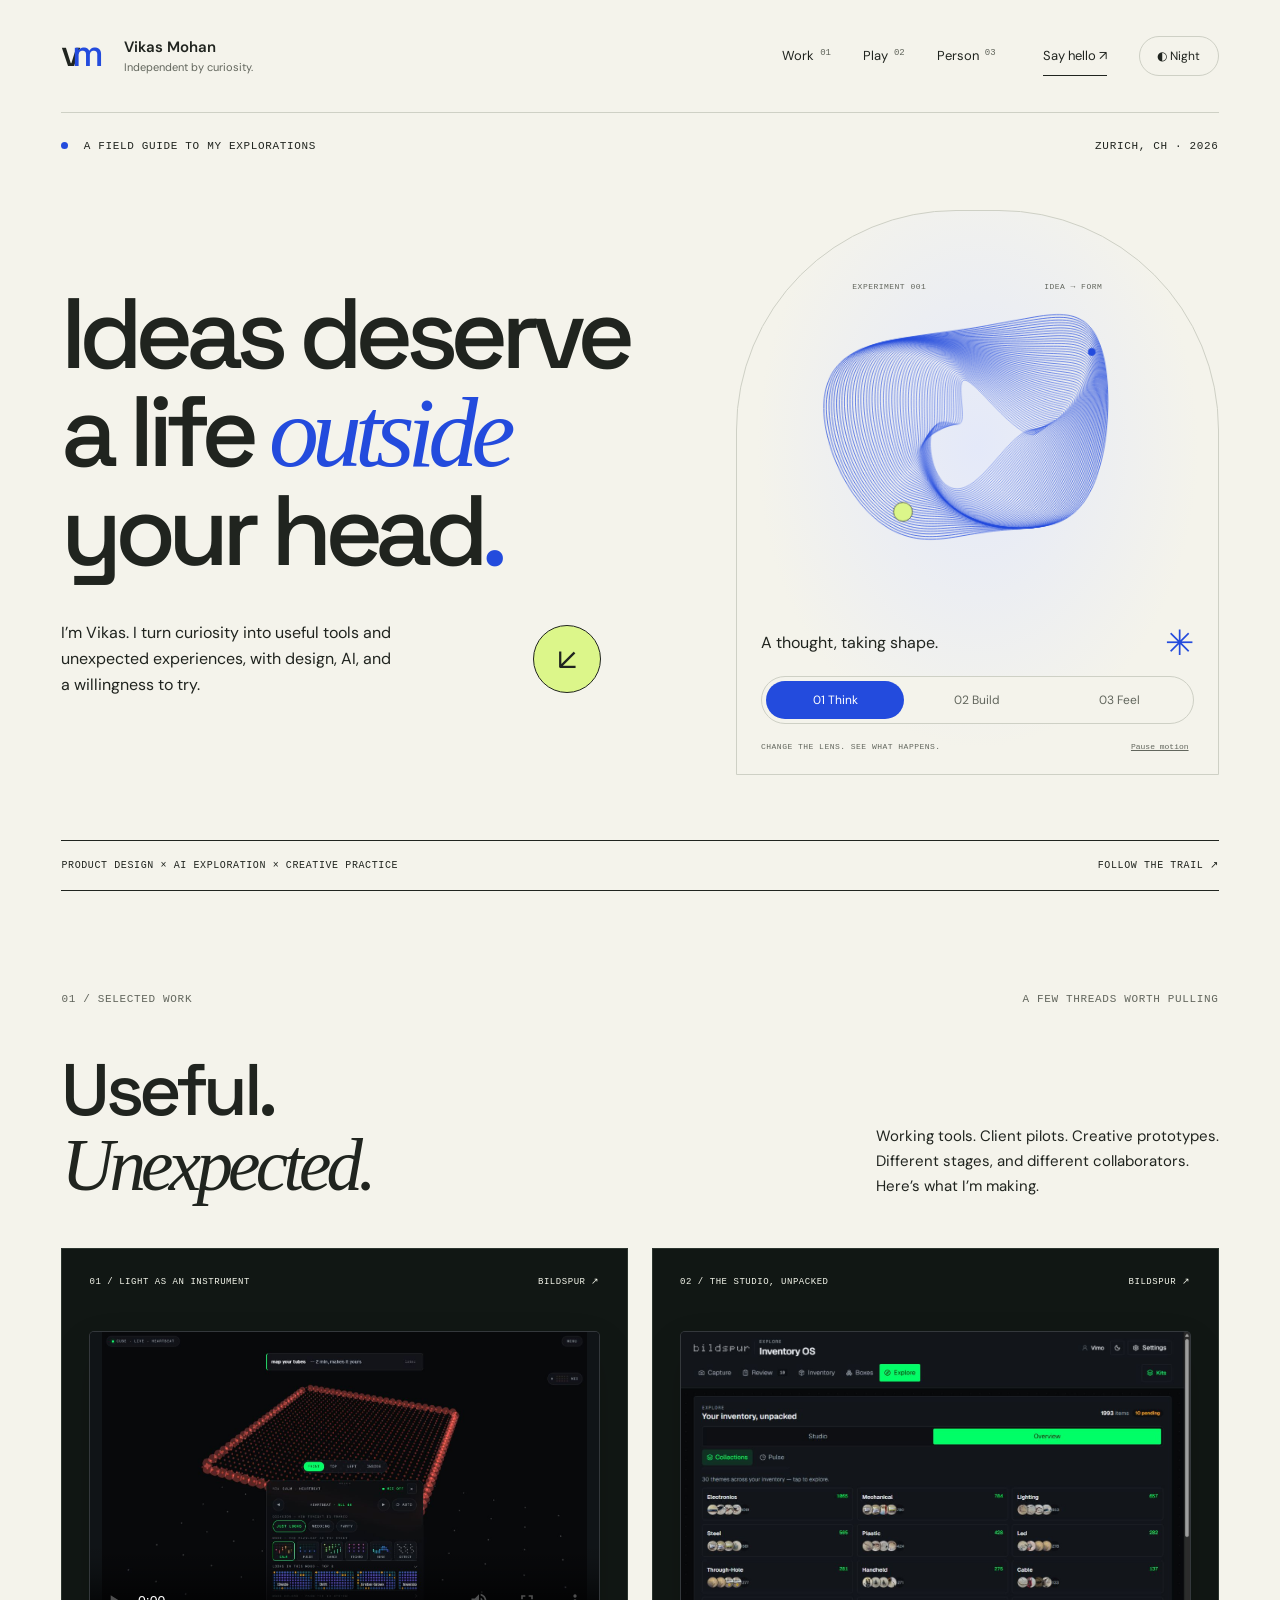
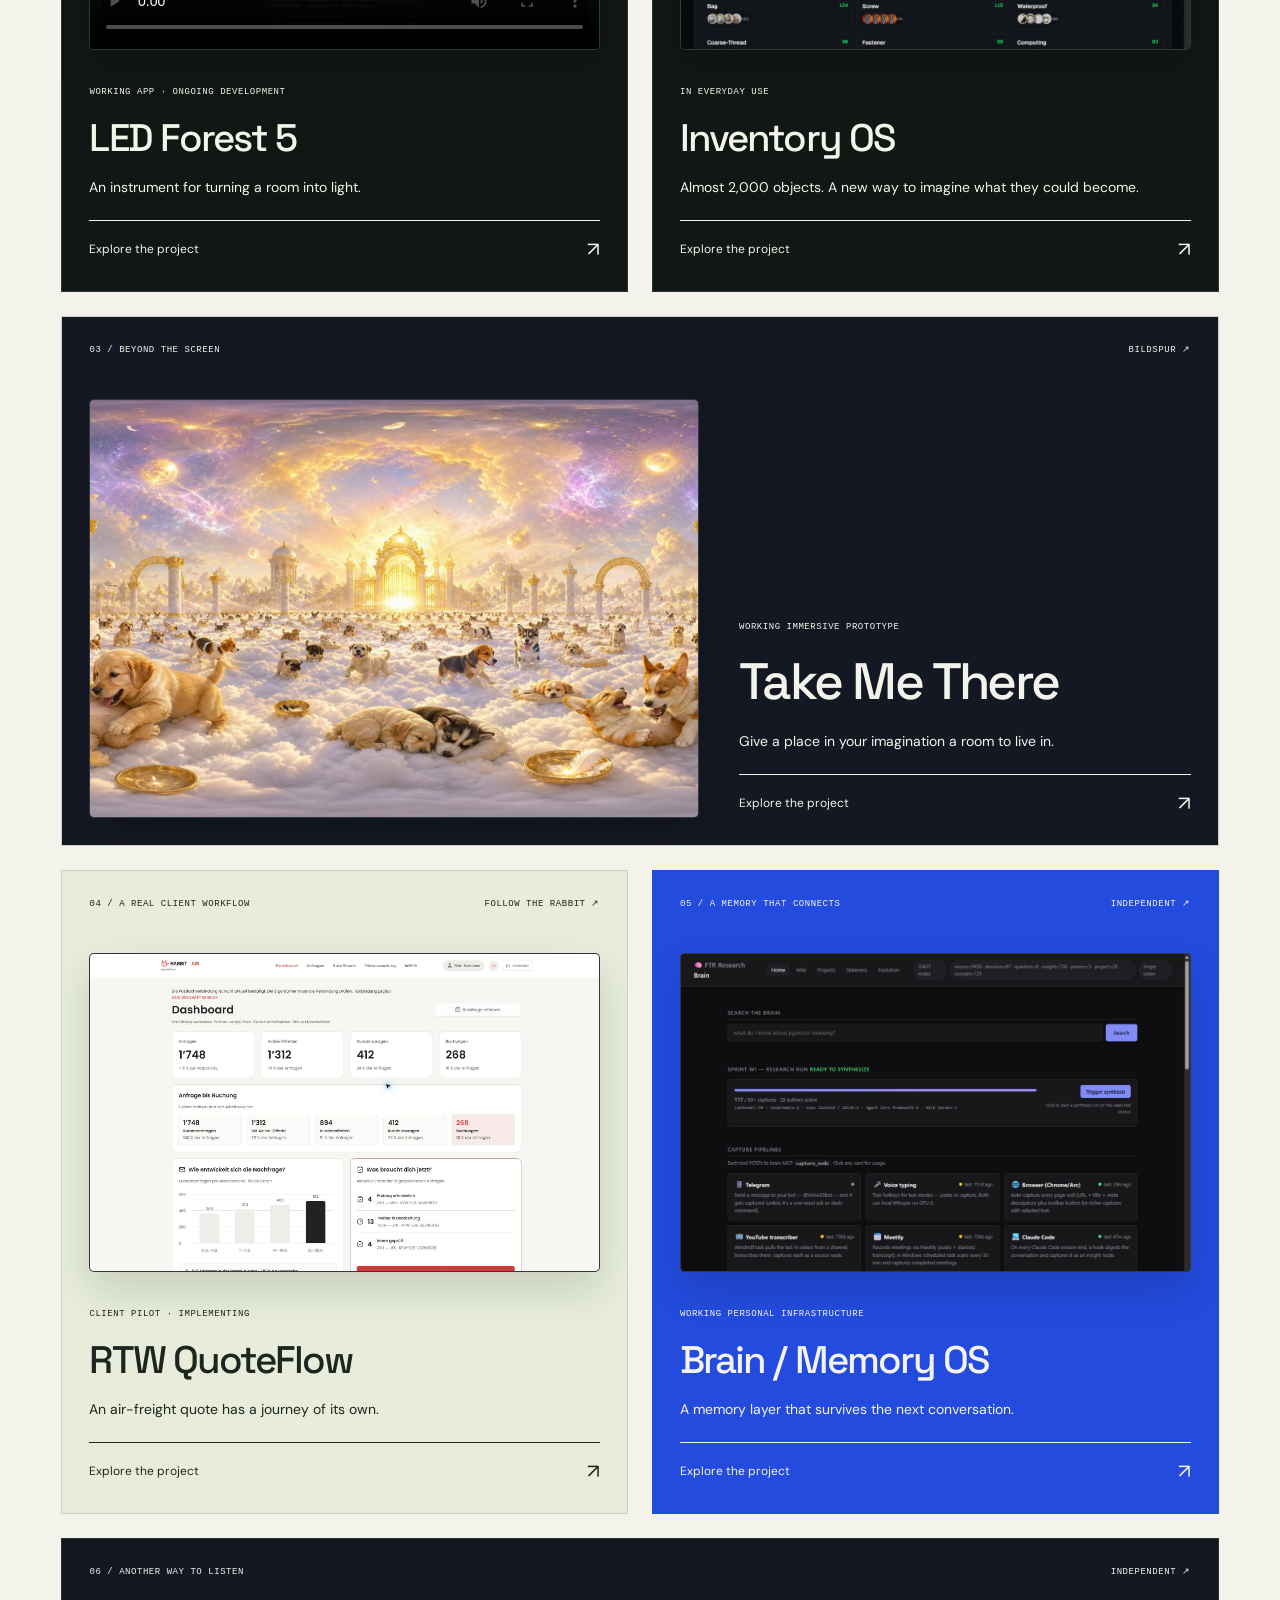
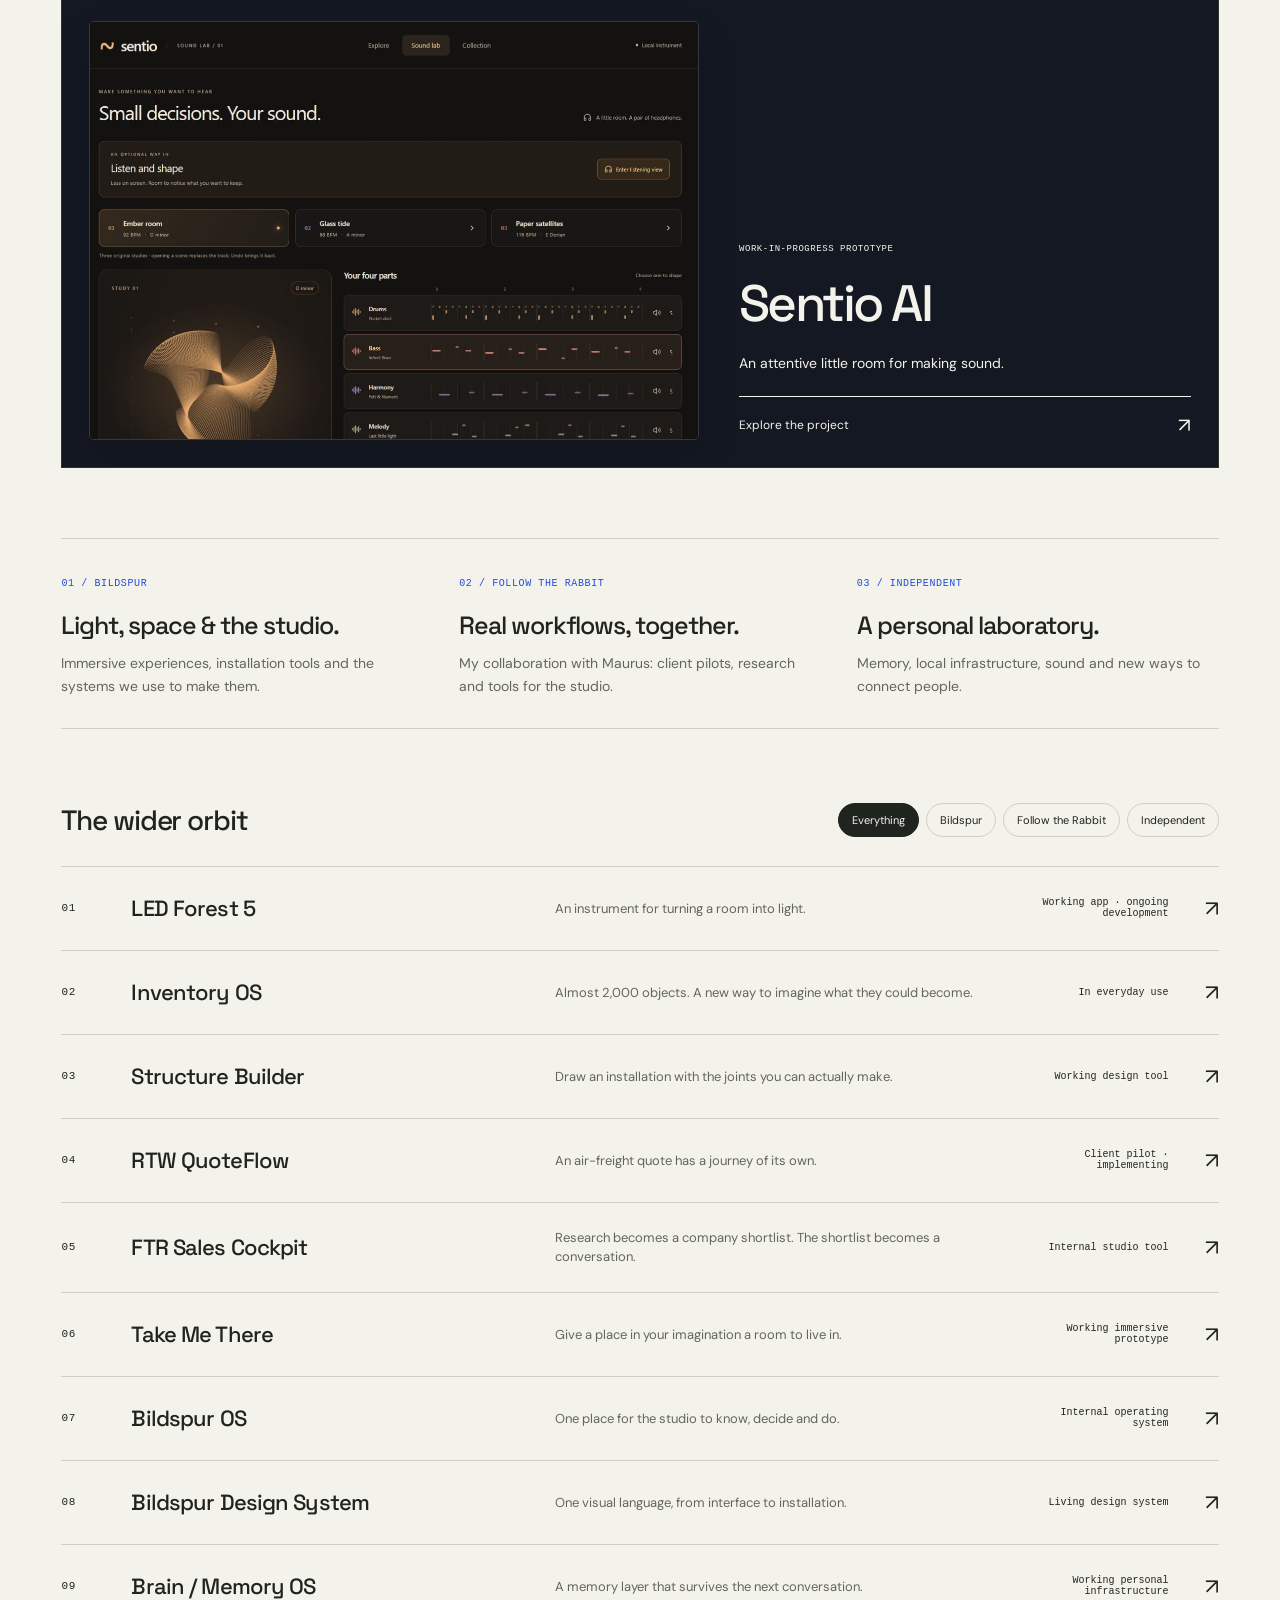
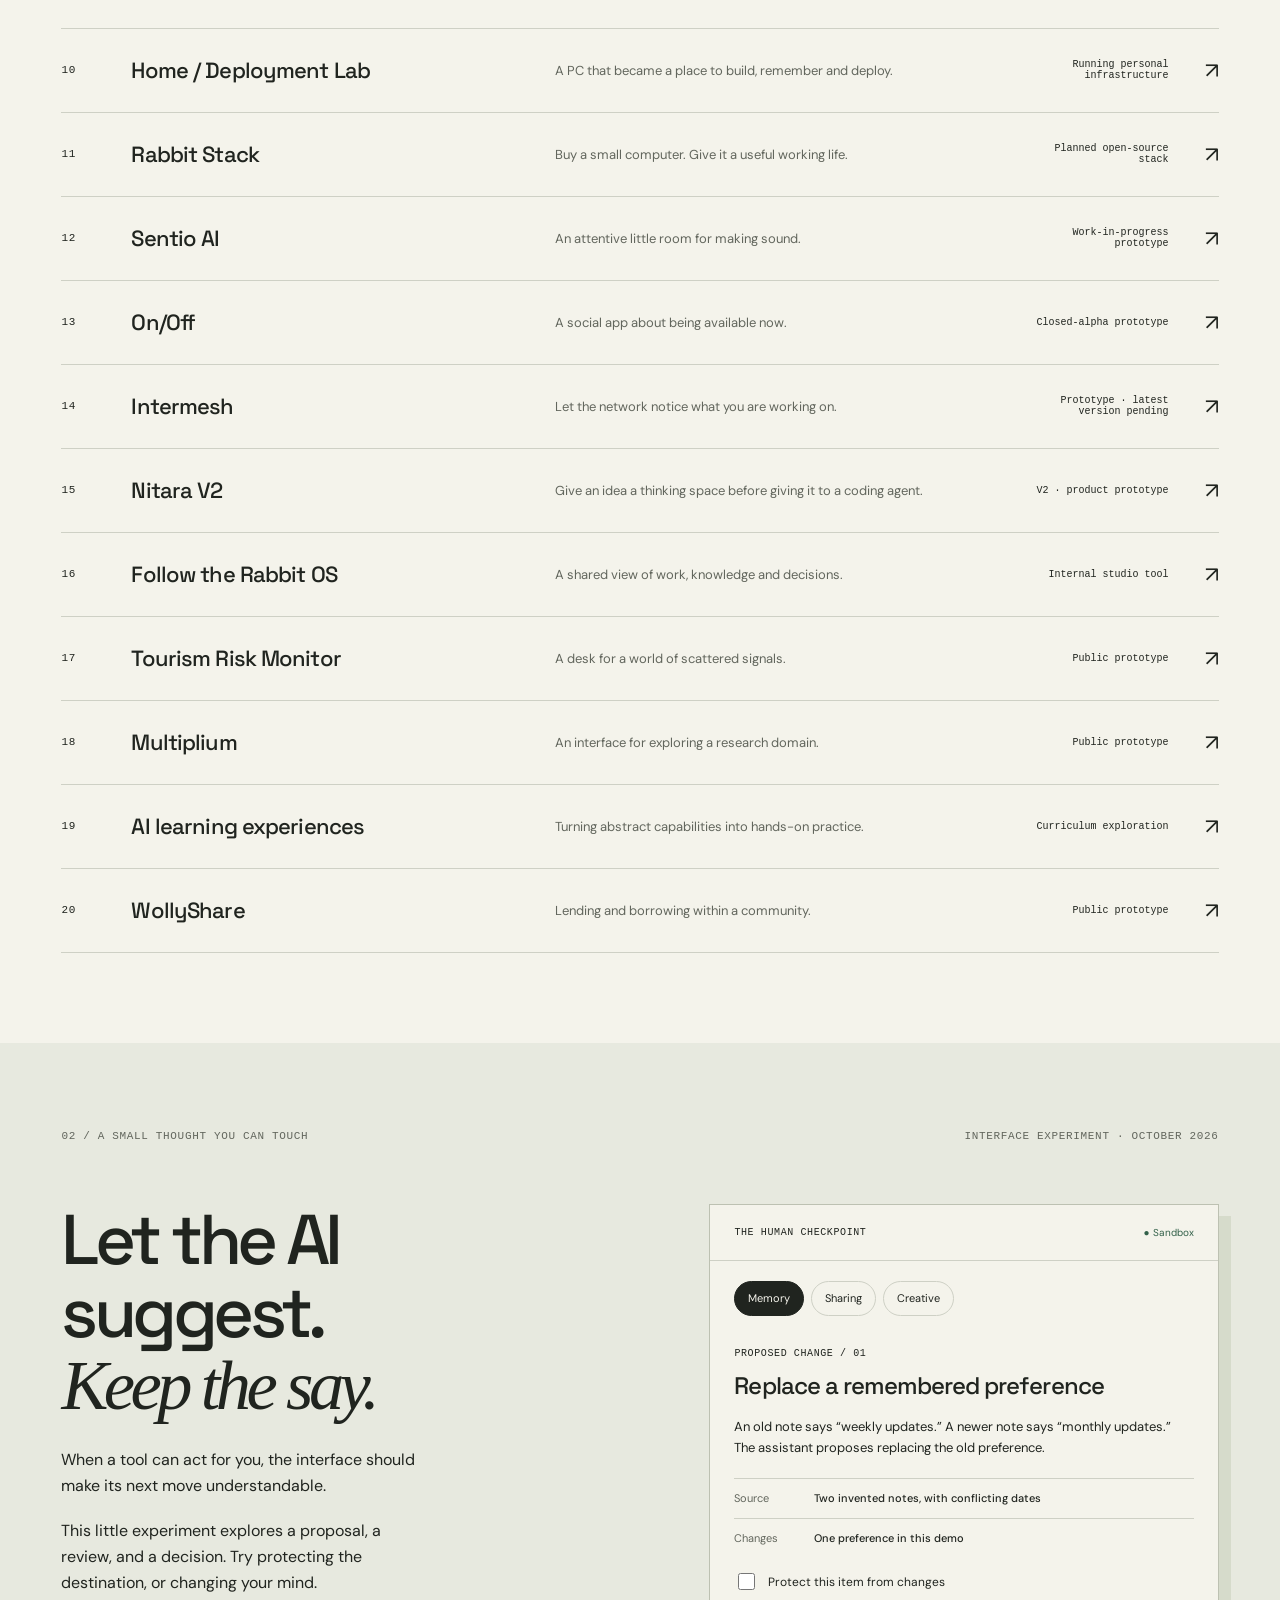
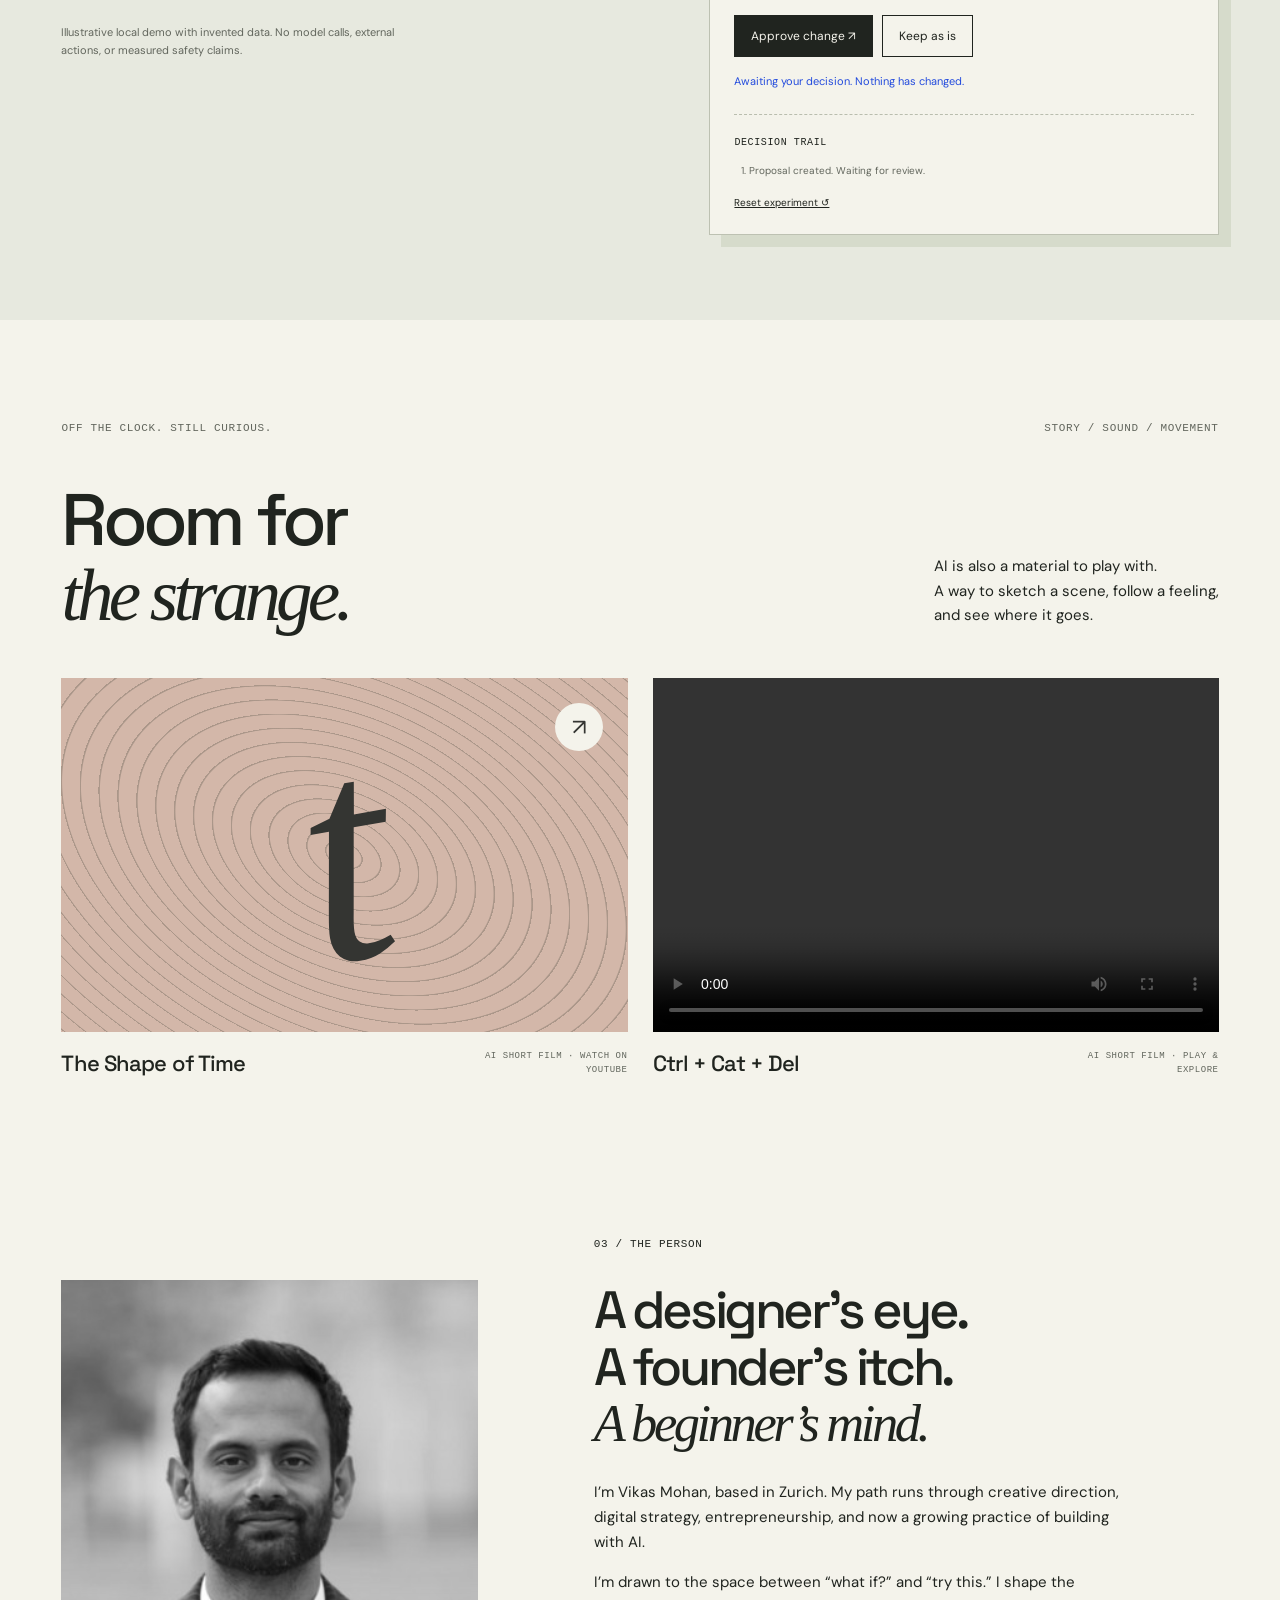
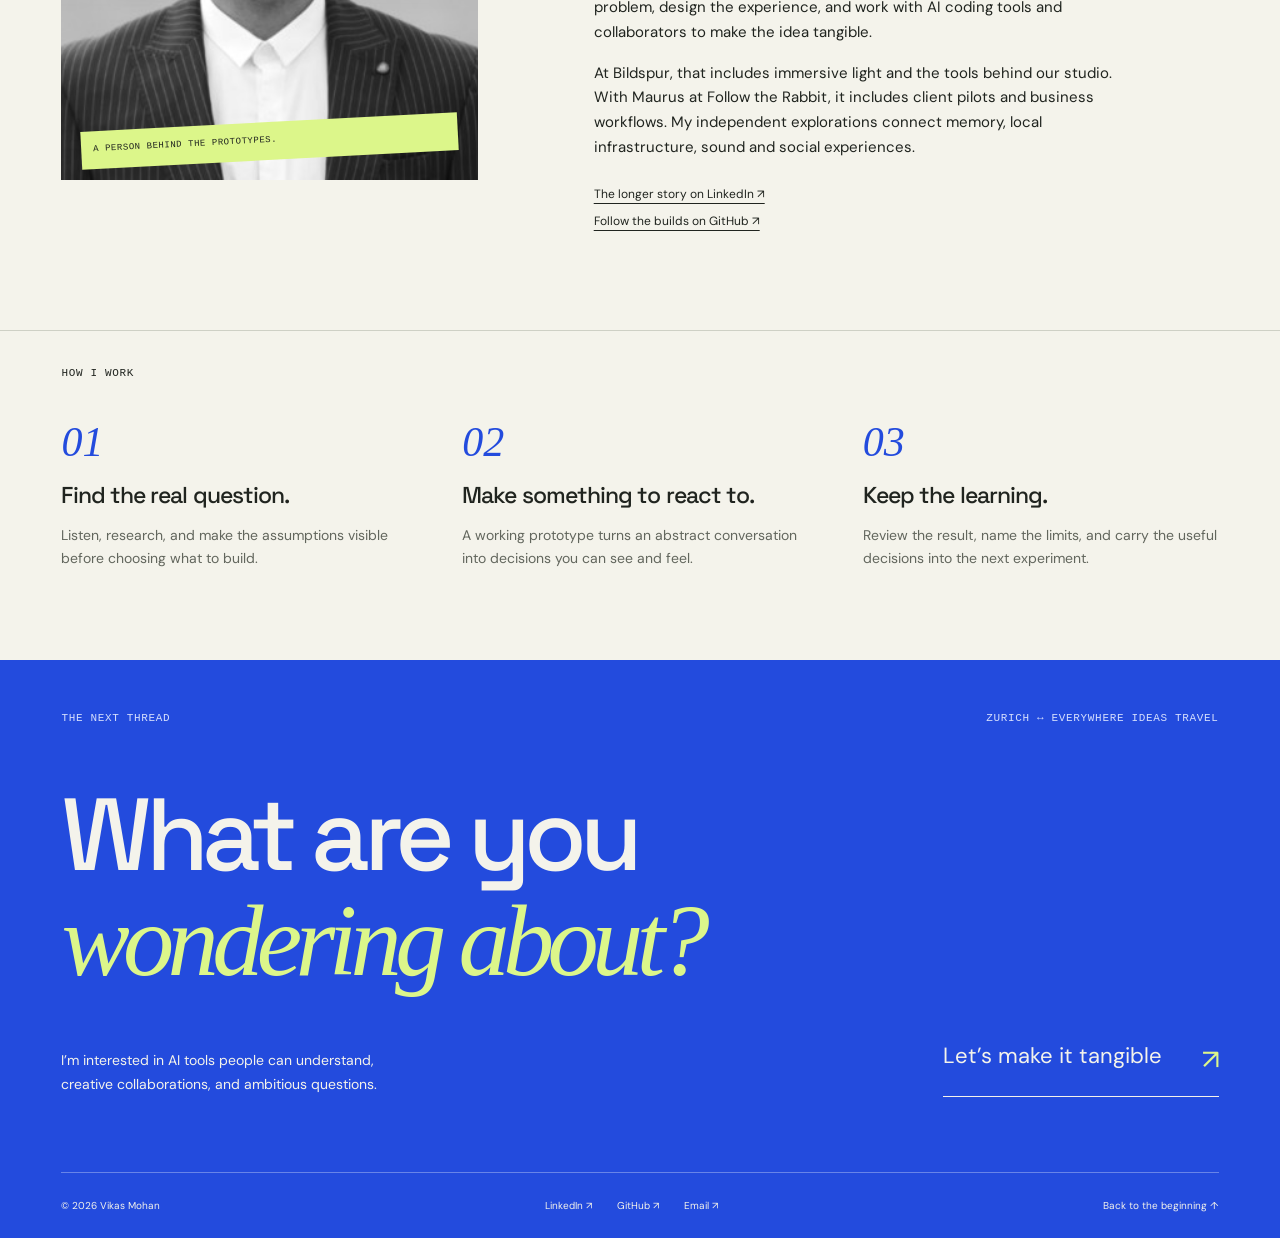
==== commit 03c3168c: "Redesign portfolio with verified project stories and media" ====
--- a/index.html
+++ b/index.html
@@ -1,506 +1,39 @@
 <!doctype html>
 <html lang="en">
 <head>
-<meta charset="utf-8" />
-<meta name="viewport" content="width=device-width, initial-scale=1" />
-<title>Vikas Mohan — Systems thinker. Strategic builder.</title>
-<meta name="description" content="I build AI-powered products and workflows that move real business outcomes. Zurich-based systems thinker, strategic builder, AI as amplifier." />
-<link rel="preconnect" href="https://fonts.googleapis.com" />
-<link rel="preconnect" href="https://fonts.gstatic.com" crossorigin />
-<link href="https://fonts.googleapis.com/css2?family=Bricolage+Grotesque:opsz,wght@12..96,300;12..96,400;12..96,500&family=Schibsted+Grotesk:wght@400;500;600&family=Geist+Mono:wght@400;500&display=swap" rel="stylesheet" />
-<link rel="stylesheet" href="styles.css" />
+<meta charset="utf-8"><meta name="viewport" content="width=device-width,initial-scale=1">
+<title>Vikas Mohan — Ideas into the world</title>
+<meta name="description" content="Vikas Mohan is a Zurich-based product designer and AI-assisted builder exploring useful tools, human agency, and unexpected experiences.">
+<meta name="theme-color" content="#f4f3eb">
+<meta property="og:title" content="Vikas Mohan — Ideas into the world"><meta property="og:description" content="A field guide to AI tools, creative experiments, and the decisions behind them."><meta property="og:type" content="website">
+<link rel="icon" href="assets/favicon.svg" type="image/svg+xml">
+<link rel="preconnect" href="https://fonts.googleapis.com"><link rel="preconnect" href="https://fonts.gstatic.com" crossorigin>
+<link href="https://fonts.googleapis.com/css2?family=DM+Sans:wght@400;500;600;700&family=Space+Grotesk:wght@400;500;600;700&display=swap" rel="stylesheet">
+<script src="theme.js?v=20261016-7"></script><link rel="stylesheet" href="styles.css?v=20261016-7"><script src="data.js?v=20261016-7" defer></script><script src="script.js?v=20261016-7" defer></script>
 </head>
-<body>
-
-<!-- =========================================================
-     HEADER
-========================================================= -->
-<header class="site-header" id="siteHeader">
-  <div class="wrap">
-    <a href="#top" class="brand" aria-label="Vikas Mohan — home"><span class="vk">VK</span></a>
-
-    <nav class="nav-desktop" aria-label="Primary">
-      <a href="#method" data-section="method">Method</a>
-      <a href="#work" data-section="work">Work</a>
-      <a href="#timeline" data-section="timeline">Timeline</a>
-      <a href="#about" data-section="about">About</a>
-      <a href="#contact" data-section="contact">Contact</a>
-    </nav>
-
-    <button class="menu-btn" id="menuBtn" aria-label="Open menu" aria-expanded="false">
-      <span>Menu</span>
-      <span class="bars" aria-hidden="true"><span></span><span></span></span>
-    </button>
-  </div>
-</header>
-
-<!-- Mobile menu overlay -->
-<div class="menu-overlay" id="menuOverlay" aria-hidden="true">
-  <div class="top">
-    <span class="brand"><span class="vk">VK</span></span>
-    <button class="menu-btn" id="closeMenu" aria-label="Close menu">
-      <span>Close</span>
-      <span class="bars" aria-hidden="true"><span style="transform: rotate(45deg) translateY(3px)"></span><span style="transform: rotate(-45deg) translateY(-3px); width:100%;"></span></span>
-    </button>
-  </div>
-  <nav class="links" aria-label="Mobile">
-    <a href="#method"><span class="num">01</span>Method</a>
-    <a href="#work"><span class="num">02</span>Work</a>
-    <a href="#timeline"><span class="num">03</span>Timeline</a>
-    <a href="#about"><span class="num">04</span>About</a>
-    <a href="#contact"><span class="num">05</span>Contact</a>
-  </nav>
-  <div class="foot">
-    <span>Zurich, Switzerland</span>
-    <span>2026</span>
-  </div>
-</div>
-
-<!-- =========================================================
-     HERO
-========================================================= -->
-<section class="hero" id="top">
-  <div class="wrap">
-    <div class="hero-copy">
-      <div class="eyebrow reveal">
-        Vikas Mohan
-        <span class="dot" aria-hidden="true"></span>
-      </div>
-      <h1 class="reveal" data-delay="1">
-        I build systems that think, learn and create <span class="accent">real-world impact.</span>
-      </h1>
-      <p class="sub reveal" data-delay="2">
-        I combine deep research, AI, design, and code to build products, experiences, and systems that solve meaningful problems.
-      </p>
-      <div class="cta-row reveal" data-delay="3">
-        <a href="#method" class="btn primary">
-          Enter the rabbit hole
-          <span class="ic" aria-hidden="true">
-            <svg width="10" height="10" viewBox="0 0 10 10" fill="none">
-              <circle cx="5" cy="5" r="1.5" fill="currentColor"/>
-              <circle cx="5" cy="5" r="3.5" stroke="currentColor" stroke-width="0.5"/>
-            </svg>
-          </span>
-        </a>
-        <a href="#work" class="link-arrow">
-          View work
-          <svg viewBox="0 0 40 12" fill="none" aria-hidden="true">
-            <path d="M0 6h36M30 1l6 5-6 5" stroke="currentColor" stroke-width="1" fill="none"/>
-          </svg>
-        </a>
-      </div>
-    </div>
-
-    <div class="orb-wrap">
-      <div class="orb-stage" id="orbStage">
-        <div class="orb-particles" id="orbParticles" aria-hidden="true"></div>
-        <svg class="orbit-svg" viewBox="-220 -220 440 440" aria-hidden="true">
-          <defs>
-            <radialGradient id="planetG" cx="50%" cy="50%" r="50%">
-              <stop offset="0%" stop-color="#FFFBE9"/>
-              <stop offset="60%" stop-color="#FCEFC9"/>
-              <stop offset="100%" stop-color="#C69A4A" stop-opacity="0"/>
-            </radialGradient>
-            <radialGradient id="trailG" cx="50%" cy="50%" r="50%">
-              <stop offset="0%" stop-color="#FCEFC9" stop-opacity="0.7"/>
-              <stop offset="100%" stop-color="#FCEFC9" stop-opacity="0"/>
-            </radialGradient>
-          </defs>
-
-          <!-- Distant background twinkles, populated by JS -->
-          <g class="orb-stars" id="orbStars"></g>
-
-          <!-- Orbital plane: slowly rotates as a whole -->
-          <g class="orbit-plane" id="orbitPlane">
-            <!-- Three orbital ellipses at distinct tilts -->
-            <g class="orbit" data-tilt="-12">
-              <ellipse class="orbit-path" cx="0" cy="0" rx="190" ry="55" transform="rotate(-12)"/>
-              <circle  class="planet"     id="planet0"  cx="190" cy="0" r="2.8" transform="rotate(-12)"/>
-              <circle  class="planet-trail" id="trail0" cx="190" cy="0" r="9"   transform="rotate(-12)"/>
-            </g>
-            <g class="orbit" data-tilt="8">
-              <ellipse class="orbit-path" cx="0" cy="0" rx="170" ry="80" transform="rotate(8)"/>
-              <circle  class="planet"     id="planet1"  cx="170" cy="0" r="2.4" transform="rotate(8)"/>
-              <circle  class="planet-trail" id="trail1" cx="170" cy="0" r="8"   transform="rotate(8)"/>
-            </g>
-            <g class="orbit" data-tilt="-22">
-              <ellipse class="orbit-path" cx="0" cy="0" rx="195" ry="35" transform="rotate(-22)"/>
-              <circle  class="planet"     id="planet2"  cx="195" cy="0" r="2.2" transform="rotate(-22)"/>
-              <circle  class="planet-trail" id="trail2" cx="195" cy="0" r="7"   transform="rotate(-22)"/>
-            </g>
-            <!-- A fourth, slow inclined orbit for depth -->
-            <g class="orbit" data-tilt="34">
-              <ellipse class="orbit-path orbit-path-faint" cx="0" cy="0" rx="155" ry="100" transform="rotate(34)"/>
-              <circle  class="planet planet-dim" id="planet3" cx="155" cy="0" r="1.6" transform="rotate(34)"/>
-            </g>
-          </g>
-
-          <!-- Corona flare ring that sweeps -->
-          <g class="corona-flare-wrap" id="coronaFlare">
-            <path class="corona-flare" d="M 95 0 A 95 95 0 0 1 -65 -69" fill="none"/>
-          </g>
-        </svg>
-
-        <div class="ring" aria-hidden="true"></div>
-        <div class="ring-halo" aria-hidden="true"></div>
-        <div class="center-dot" aria-hidden="true"></div>
-      </div>
-    </div>
-  </div>
-
-  <div class="hero-meta" aria-hidden="true">
-    <span class="scroll"><span class="pip"></span>Scroll to explore</span>
-    <span class="loc">Zurich, Switzerland</span>
-  </div>
+<body id="top">
+<a class="skip" href="#main">Skip to content</a>
+<header class="header wrap"><a class="brand" href="index.html" aria-label="Vikas Mohan home"><span class="brand-mark" aria-hidden="true">v<span>m</span></span><span>Vikas Mohan<span class="brand-sub">Independent by curiosity.</span></span></a><nav aria-label="Primary"><a href="#work">Work <span>01</span></a><a href="#play">Play <span>02</span></a><a href="#about">Person <span>03</span></a><a class="nav-contact" href="#contact">Say hello ↗</a><button class="theme-toggle" id="theme-toggle" type="button" aria-label="Switch colour theme">Day / Night</button></nav></header>
+<main id="main" tabindex="-1">
+<section class="hero wrap" aria-labelledby="hero-title">
+<div class="hero-meta mono"><span><i class="status-dot"></i> A FIELD GUIDE TO MY EXPLORATIONS</span><span>ZURICH, CH · 2026</span></div>
+<div class="hero-grid"><div class="hero-copy"><h1 id="hero-title">Ideas deserve<br>a life <em>outside</em><br>your head<span class="blue">.</span></h1><div class="hero-bottom"><p>I’m Vikas. I turn curiosity into useful tools and unexpected experiences, with design, AI, and a willingness to try.</p><a class="circle-link" href="#work" aria-label="Explore selected work">↙</a></div></div>
+<div class="instrument" aria-label="An interactive drawing exploring thought, structure and movement"><div class="instrument-top mono"><span>EXPERIMENT 001</span><span>IDEA → FORM</span></div><canvas id="loom" width="700" height="700" aria-label="A blue line sculpture. Choose a mode below to change its form."></canvas><div class="instrument-caption"><span id="loom-caption">A thought, taking shape.</span><span class="asterisk" aria-hidden="true">✳</span></div><div class="mode-switch" role="group" aria-label="Change drawing mode"><button data-mode="think" aria-pressed="true">01 Think</button><button data-mode="build" aria-pressed="false">02 Build</button><button data-mode="feel" aria-pressed="false">03 Feel</button></div><div class="instrument-foot mono"><span>CHANGE THE LENS. SEE WHAT HAPPENS.</span><button id="motion-toggle" aria-pressed="false">Pause motion</button></div></div></div>
+<div class="hero-rule mono"><span>PRODUCT DESIGN × AI EXPLORATION × CREATIVE PRACTICE</span><a href="https://github.com/vimo33">FOLLOW THE TRAIL ↗</a></div>
 </section>
-
-<!-- =========================================================
-     METHOD
-========================================================= -->
-<section class="section method" id="method">
-  <div class="wrap">
-    <div class="method-left">
-      <span class="section-num reveal">01 / Method</span>
-      <h2 class="reveal" data-delay="1">My process</h2>
-      <p class="lede reveal" data-delay="2">
-        A 7-step methodology for turning complex problems into scalable systems.
-      </p>
-      <p class="reveal" data-delay="3" style="color:var(--text-3); font-size:14px; max-width:42ch; margin-top: 24px;">
-        Every project moves through a research-build cycle: expand the idea, research the domain, compare multiple model perspectives, synthesize, build, and review.
-      </p>
-      <div class="cta-row reveal" data-delay="4">
-        <a href="#work" class="link-arrow">
-          View the full process
-          <svg viewBox="0 0 40 12" fill="none" aria-hidden="true"><path d="M0 6h36M30 1l6 5-6 5" stroke="currentColor" stroke-width="1"/></svg>
-        </a>
-      </div>
-    </div>
-
-    <div class="method-diagram reveal" data-delay="2">
-      <div class="vis">
-        <!-- Spiral coil viewed slightly from above -->
-        <svg class="rings" viewBox="0 0 400 760" preserveAspectRatio="xMidYMid meet" id="methodSvg">
-          <defs>
-            <radialGradient id="spiralAnchorG" cx="50%" cy="50%" r="50%">
-              <stop offset="0%" stop-color="#FFFBE9"/>
-              <stop offset="50%" stop-color="#FCEFC9"/>
-              <stop offset="100%" stop-color="#C69A4A" stop-opacity="0"/>
-            </radialGradient>
-          </defs>
-
-          <!-- Central vertical axis (very faint) -->
-          <line class="spiral-axis" x1="200" y1="40" x2="200" y2="720" />
-
-          <!-- Back arcs of every loop (drawn first, dim) -->
-          <g id="methodBack"></g>
-          <!-- Front arcs of every loop (drawn on top, brighter) -->
-          <g id="methodFront"></g>
-          <!-- Connector lines from anchors to label rail -->
-          <g id="methodConnectors"></g>
-          <!-- Anchor dots on the spiral itself -->
-          <g id="methodAnchors"></g>
-          <!-- Active-loop traveler (orbiting bright dot) -->
-          <g id="methodTraveler"></g>
-        </svg>
-
-        <div class="labels" id="methodLabels"></div>
-      </div>
-    </div>
-  </div>
+<section id="work" class="section wrap" aria-labelledby="work-title"><div class="section-label mono"><span>01 / SELECTED WORK</span><span>A FEW THREADS WORTH PULLING</span></div><div class="section-heading"><h2 id="work-title">Useful.<br><em>Unexpected.</em></h2><p>Working tools. Client pilots. Creative prototypes.<br>Different stages, and different collaborators.<br>Here’s what I’m making.</p></div>
+<div class="featured-grid capture-grid"><article class="feature feature-capture feature-night feature-video"><div class="feature-top mono"><span>01 / LIGHT AS AN INSTRUMENT</span><span>BILDSPUR ↗</span></div><div class="capture-frame"><video controls playsinline preload="metadata" poster="assets/projects/led-forest.jpg" aria-label="LED Forest 5 app preview"><source src="assets/led-forest.mp4" type="video/mp4"><a href="assets/led-forest.mp4">Watch the LED Forest app preview</a></video></div><div class="feature-copy"><span class="mono capture-stage">Working app · ongoing development</span><h3><a href="project.html?id=led-control-app">LED Forest 5</a></h3><p>An instrument for turning a room into light.</p><a class="pill" href="project.html?id=led-control-app">Explore the project <span>↗</span></a></div></article>
+<a class="feature feature-capture feature-night" href="project.html?id=inventory-os"><div class="feature-top mono"><span>02 / THE STUDIO, UNPACKED</span><span>BILDSPUR ↗</span></div><div class="capture-frame"><img src="assets/projects/inventory-os.jpg" alt="Inventory OS collection overview" loading="lazy" width="1280" height="840"></div><div class="feature-copy"><span class="mono capture-stage">In everyday use</span><h3>Inventory OS</h3><p>Almost 2,000 objects. A new way to imagine what they could become.</p><span class="pill">Explore the project <span>↗</span></span></div></a>
+<a class="feature feature-capture feature-wide" href="project.html?id=take-me-there"><div class="feature-top mono"><span>03 / BEYOND THE SCREEN</span><span>BILDSPUR ↗</span></div><div class="capture-frame"><img src="assets/projects/take-me-there-world.jpg" alt="The Celestial Kennel, a generated panoramic world from Take Me There" loading="lazy" width="1280" height="840"></div><div class="feature-copy"><span class="mono capture-stage">Working immersive prototype</span><h3>Take Me There</h3><p>Give a place in your imagination a room to live in.</p><span class="pill">Explore the project <span>↗</span></span></div></a>
+<a class="feature feature-capture feature-paper" href="project.html?id=rtw-quoteflow"><div class="feature-top mono"><span>04 / A REAL CLIENT WORKFLOW</span><span>FOLLOW THE RABBIT ↗</span></div><div class="capture-frame"><img src="assets/projects/rtw-dashboard-full.jpg" alt="RTW QuoteFlow pilot dashboard with illustrative data" loading="lazy" width="1280" height="840"></div><div class="feature-copy"><span class="mono capture-stage">Client pilot · implementing</span><h3>RTW QuoteFlow</h3><p>An air-freight quote has a journey of its own.</p><span class="pill">Explore the project <span>↗</span></span></div></a>
+<a class="feature feature-capture feature-blue" href="project.html?id=brain-os"><div class="feature-top mono"><span>05 / A MEMORY THAT CONNECTS</span><span>INDEPENDENT ↗</span></div><div class="capture-frame"><img src="assets/projects/brain.jpg" alt="Brain memory dashboard and capture tools" loading="lazy" width="1280" height="840"></div><div class="feature-copy"><span class="mono capture-stage">Working personal infrastructure</span><h3>Brain / Memory OS</h3><p>A memory layer that survives the next conversation.</p><span class="pill">Explore the project <span>↗</span></span></div></a>
+<a class="feature feature-capture feature-wide feature-night" href="project.html?id=sentio"><div class="feature-top mono"><span>06 / ANOTHER WAY TO LISTEN</span><span>INDEPENDENT ↗</span></div><div class="capture-frame"><img src="assets/projects/sentio.jpg" alt="Sentio sound laboratory with four musical parts" loading="lazy" width="1280" height="840"></div><div class="feature-copy"><span class="mono capture-stage">Work-in-progress prototype</span><h3>Sentio AI</h3><p>An attentive little room for making sound.</p><span class="pill">Explore the project <span>↗</span></span></div></a></div><div class="collaboration-map"><article><span class="mono">01 / BILDSPUR</span><h3>Light, space & the studio.</h3><p>Immersive experiences, installation tools and the systems we use to make them.</p></article><article><span class="mono">02 / FOLLOW THE RABBIT</span><h3>Real workflows, together.</h3><p>My collaboration with Maurus: client pilots, research and tools for the studio.</p></article><article><span class="mono">03 / INDEPENDENT</span><h3>A personal laboratory.</h3><p>Memory, local infrastructure, sound and new ways to connect people.</p></article></div><div class="index-heading"><h3>The wider orbit</h3><div class="filters" role="group" aria-label="Filter projects"><button data-filter="all" aria-pressed="true">Everything</button><button data-filter="bildspur" aria-pressed="false">Bildspur</button><button data-filter="ftr" aria-pressed="false">Follow the Rabbit</button><button data-filter="independent" aria-pressed="false">Independent</button></div></div><p class="sr-only" id="filter-status" role="status"></p><div class="project-index" id="project-index"></div><noscript><p>Explore <a href="project.html?id=brain-os">Brain-OS</a>, <a href="https://github.com/vimo33/Tourism-Risk-Monitor">Tourism Risk Monitor</a>, and <a href="https://github.com/vimo33/takemethere">Take Me There</a>. Enable JavaScript for the full project index and interactive experiments.</p></noscript>
 </section>
-
-<!-- =========================================================
-     SELECTED WORK
-========================================================= -->
-<section class="section work" id="work">
-  <div class="wrap">
-    <div class="head">
-      <span class="section-num reveal">02 / Work</span>
-      <h2 class="reveal" data-delay="1">Selected work</h2>
-      <p class="lede reveal" data-delay="2">A selection of projects across AI systems, immersive experiences, research infrastructure, consulting, and education.</p>
-    </div>
-
-    <div class="project-list" id="projectList">
-      <!-- Filled by JS -->
-    </div>
-
-    <div class="cta-row reveal">
-      <a href="#" class="link-arrow">
-        View all projects
-        <svg viewBox="0 0 40 12" fill="none" aria-hidden="true"><path d="M0 6h36M30 1l6 5-6 5" stroke="currentColor" stroke-width="1"/></svg>
-      </a>
-    </div>
-  </div>
-</section>
-
-<!-- =========================================================
-     TIMELINE
-========================================================= -->
-<section class="section timeline" id="timeline">
-  <div class="wrap">
-    <div class="timeline-left">
-      <span class="section-num reveal">03 / Timeline</span>
-      <h2 class="reveal" data-delay="1">A compounding timeline</h2>
-      <p class="lede reveal" data-delay="2">Fourteen months of public building, experiments, client work, teaching, and AI-native systems.</p>
-      <p class="reveal" data-delay="3" style="color:var(--text-3); font-size:14px; max-width:42ch; margin-top: 24px;">
-        Each step builds on the last—research, systems, and product—compounding capability into impact.
-      </p>
-      <div class="cta-row reveal" data-delay="4" style="margin-top: 40px;">
-        <a href="#" class="link-arrow">
-          Explore the timeline
-          <svg viewBox="0 0 40 12" fill="none" aria-hidden="true"><path d="M0 6h36M30 1l6 5-6 5" stroke="currentColor" stroke-width="1"/></svg>
-        </a>
-      </div>
-      <div class="foot reveal" data-delay="5">
-        <svg viewBox="0 0 16 16" fill="none" aria-hidden="true">
-          <path d="M8 1L9.5 6.5L15 8L9.5 9.5L8 15L6.5 9.5L1 8L6.5 6.5L8 1Z" stroke="currentColor" stroke-width="0.8" fill="none"/>
-        </svg>
-        This is an ongoing process. The next chapter starts now.
-      </div>
-    </div>
-
-    <div class="timeline-canvas reveal" data-delay="2">
-      <svg viewBox="0 0 920 760" preserveAspectRatio="xMidYMid meet" id="timelineSvg">
-        <!-- Background guide arc (full) -->
-        <path class="arc-bg" id="arcBg" d="" />
-        <!-- Visible arc (animated draw on reveal) -->
-        <path class="arc" id="arcVis" d="" pathLength="1" stroke-dasharray="1" stroke-dashoffset="1" />
-
-        <text class="tl-year" x="40" y="734">2025</text>
-        <text class="tl-year" x="560" y="56" text-anchor="middle">2026</text>
-
-        <g id="tlPoints"></g>
-      </svg>
-    </div>
-  </div>
-</section>
-
-<!-- =========================================================
-     FILMS
-========================================================= -->
-<section class="section films" id="films">
-  <div class="wrap">
-    <div class="head">
-      <span class="section-num reveal">Film</span>
-      <h2 class="reveal" data-delay="1">Made with AI</h2>
-      <p class="lede reveal" data-delay="2">Two short films exploring story, motion, and image — generated and directed with AI tools.</p>
-    </div>
-    <div class="film-grid" id="filmGrid"><!-- filled by JS --></div>
-  </div>
-</section>
-
-<!-- =========================================================
-     ABOUT
-========================================================= -->
-<section class="section about" id="about">
-  <div class="wrap">
-    <div class="about-copy">
-      <span class="section-num reveal">04 / About</span>
-      <h2 class="reveal" data-delay="1">About</h2>
-      <p class="body reveal" data-delay="2">
-        I'm a Zurich-based systems thinker and strategic builder using AI as an amplifier across product, strategy, education, and immersive media.
-      </p>
-      <ul class="attr-list reveal" data-delay="3">
-        <li>Systems thinking</li>
-        <li>Strategic building</li>
-        <li>AI as amplifier</li>
-        <li>Impact through clarity</li>
-      </ul>
-      <a href="#" class="dl-cv reveal" data-delay="4">
-        Download CV
-        <span class="ic">
-          <svg width="14" height="14" viewBox="0 0 14 14" fill="none"><path d="M7 1v10M3 8l4 4 4-4" stroke="currentColor" stroke-width="1" fill="none"/></svg>
-        </span>
-      </a>
-    </div>
-
-    <div class="about-portrait reveal" data-delay="2" aria-hidden="true">
-      <div class="halo"></div>
-      <svg class="cross" viewBox="0 0 400 420">
-        <circle cx="240" cy="170" r="148" fill="none" stroke="rgba(255,255,255,0.10)" stroke-width="0.6" stroke-dasharray="2 3"/>
-        <line x1="240" y1="22" x2="240" y2="32" stroke="rgba(255,255,255,0.4)" stroke-width="0.6"/>
-        <circle cx="240" cy="22" r="2" fill="#fcefc9"/>
-        <line x1="92" y1="170" x2="102" y2="170" stroke="rgba(255,255,255,0.4)" stroke-width="0.6"/>
-        <line x1="378" y1="170" x2="388" y2="170" stroke="rgba(255,255,255,0.4)" stroke-width="0.6"/>
-        <circle cx="92" cy="170" r="1.6" fill="#fcefc9"/>
-        <circle cx="388" cy="170" r="1.6" fill="#fcefc9"/>
-      </svg>
-      <!-- Portrait photo, cinematically graded to the site's warm-gold
-           language (source: assets/portrait-source.jpg, grade re-runnable). -->
-      <img class="portrait-photo" src="assets/portrait.jpg" alt="Portrait of Vikas Mohan" loading="lazy" />
-    </div>
-  </div>
-</section>
-
-<!-- =========================================================
-     CONTACT
-========================================================= -->
-<section class="section contact" id="contact">
-  <div class="wrap">
-    <div class="contact-left">
-      <span class="section-num reveal">05 / Contact</span>
-      <h2 class="reveal" data-delay="1">Let's build<br/>together.</h2>
-      <div class="body reveal" data-delay="2">
-        <p>I partner with forward-thinking teams and organizations to ship meaningful work at the intersection of AI, product, education, and interactive experiences.</p>
-        <p>Tell me about your challenge or idea. I'd love to explore ways we can build it together.</p>
-      </div>
-      <a href="mailto:vikasm.22@gmail.com?subject=Let's%20start%20a%20conversation" class="btn primary reveal" data-delay="3">
-        Start a conversation
-        <span class="ic" aria-hidden="true">
-          <svg width="12" height="10" viewBox="0 0 12 10" fill="none"><path d="M0 5h10M7 1l4 4-4 4" stroke="currentColor" stroke-width="1" fill="none"/></svg>
-        </span>
-      </a>
-
-      <div class="glow-orb" aria-hidden="true"></div>
-    </div>
-
-    <div class="contact-right">
-      <div class="collab-head reveal">Ways we can collaborate</div>
-      <div class="collab-grid">
-        <!-- Card 1 -->
-        <a class="collab-card reveal" data-delay="1" href="mailto:vikasm.22@gmail.com?subject=AI%20strategy%20%26%20workshops">
-          <div class="top">
-            <span class="num">01</span>
-            <span class="ic" aria-hidden="true">
-              <svg width="22" height="22" viewBox="0 0 22 22" fill="none">
-                <circle cx="11" cy="11" r="1" fill="currentColor"/>
-                <circle cx="6" cy="11" r="1" fill="currentColor"/>
-                <circle cx="16" cy="11" r="1" fill="currentColor"/>
-                <circle cx="11" cy="6" r="1" fill="currentColor"/>
-                <circle cx="11" cy="16" r="1" fill="currentColor"/>
-                <circle cx="7" cy="7" r="1" fill="currentColor"/>
-                <circle cx="15" cy="7" r="1" fill="currentColor"/>
-                <circle cx="7" cy="15" r="1" fill="currentColor"/>
-                <circle cx="15" cy="15" r="1" fill="currentColor"/>
-              </svg>
-            </span>
-          </div>
-          <h3>AI strategy &amp; workshops</h3>
-          <p>Align on opportunities, risks, and roadmaps. Executive briefings, team workshops, and AI literacy.</p>
-          <span class="arr" aria-hidden="true"><svg width="34" height="10" viewBox="0 0 34 10" fill="none"><path d="M0 5h30M26 1l4 4-4 4" stroke="currentColor" stroke-width="1"/></svg></span>
-        </a>
-        <!-- Card 2 -->
-        <a class="collab-card reveal" data-delay="2" href="mailto:vikasm.22@gmail.com?subject=Custom%20AI%20workflow%20tools">
-          <div class="top">
-            <span class="num">02</span>
-            <span class="ic" aria-hidden="true">
-              <svg width="22" height="22" viewBox="0 0 22 22" fill="none">
-                <path d="M11 2L19 6.5V15.5L11 20L3 15.5V6.5L11 2Z" stroke="currentColor" stroke-width="1" fill="none"/>
-                <path d="M11 11L19 6.5M11 11L3 6.5M11 11V20" stroke="currentColor" stroke-width="1"/>
-              </svg>
-            </span>
-          </div>
-          <h3>Custom AI workflow tools</h3>
-          <p>Design and build bespoke tools that streamline research, operations, and decision-making.</p>
-          <span class="arr" aria-hidden="true"><svg width="34" height="10" viewBox="0 0 34 10" fill="none"><path d="M0 5h30M26 1l4 4-4 4" stroke="currentColor" stroke-width="1"/></svg></span>
-        </a>
-        <!-- Card 3 -->
-        <a class="collab-card reveal" data-delay="3" href="mailto:vikasm.22@gmail.com?subject=Research%20%26%20product%20strategy">
-          <div class="top">
-            <span class="num">03</span>
-            <span class="ic" aria-hidden="true">
-              <svg width="22" height="22" viewBox="0 0 22 22" fill="none">
-                <circle cx="11" cy="11" r="8" stroke="currentColor" stroke-width="1" fill="none"/>
-                <circle cx="11" cy="11" r="3" stroke="currentColor" stroke-width="1" fill="none"/>
-                <circle cx="11" cy="11" r="0.9" fill="currentColor"/>
-              </svg>
-            </span>
-          </div>
-          <h3>Research &amp; product strategy</h3>
-          <p>Validate ideas, map problems, and shape products people need and love.</p>
-          <span class="arr" aria-hidden="true"><svg width="34" height="10" viewBox="0 0 34 10" fill="none"><path d="M0 5h30M26 1l4 4-4 4" stroke="currentColor" stroke-width="1"/></svg></span>
-        </a>
-        <!-- Card 4 -->
-        <a class="collab-card reveal" data-delay="4" href="mailto:vikasm.22@gmail.com?subject=Interactive%20installations">
-          <div class="top">
-            <span class="num">04</span>
-            <span class="ic" aria-hidden="true">
-              <svg width="22" height="22" viewBox="0 0 22 22" fill="none">
-                <g fill="currentColor">
-                  <circle cx="5" cy="5" r="1"/><circle cx="11" cy="5" r="1"/><circle cx="17" cy="5" r="1"/>
-                  <circle cx="5" cy="11" r="1"/><circle cx="11" cy="11" r="1"/><circle cx="17" cy="11" r="1"/>
-                  <circle cx="5" cy="17" r="1"/><circle cx="11" cy="17" r="1"/><circle cx="17" cy="17" r="1"/>
-                </g>
-              </svg>
-            </span>
-          </div>
-          <h3>Interactive installations</h3>
-          <p>Immersive experiences that blend technology, art, and storytelling in physical spaces.</p>
-          <span class="arr" aria-hidden="true"><svg width="34" height="10" viewBox="0 0 34 10" fill="none"><path d="M0 5h30M26 1l4 4-4 4" stroke="currentColor" stroke-width="1"/></svg></span>
-        </a>
-        <!-- Card 5 -->
-        <a class="collab-card reveal" data-delay="5" href="mailto:vikasm.22@gmail.com?subject=Teaching%20%26%20keynotes">
-          <div class="top">
-            <span class="num">05</span>
-            <span class="ic" aria-hidden="true">
-              <svg width="22" height="22" viewBox="0 0 22 22" fill="none">
-                <path d="M2 5C5 4 8 4 11 6C14 4 17 4 20 5V17C17 16 14 16 11 18C8 16 5 16 2 17V5Z" stroke="currentColor" stroke-width="1" fill="none"/>
-                <path d="M11 6V18" stroke="currentColor" stroke-width="1"/>
-              </svg>
-            </span>
-          </div>
-          <h3>Teaching &amp; keynotes</h3>
-          <p>Keynotes, courses, and guest lectures on AI, systems thinking, and creative technology.</p>
-          <span class="arr" aria-hidden="true"><svg width="34" height="10" viewBox="0 0 34 10" fill="none"><path d="M0 5h30M26 1l4 4-4 4" stroke="currentColor" stroke-width="1"/></svg></span>
-        </a>
-        <!-- Card 6 -->
-        <a class="collab-card reveal" data-delay="6" href="mailto:vikasm.22@gmail.com?subject=Venture%20exploration">
-          <div class="top">
-            <span class="num">06</span>
-            <span class="ic" aria-hidden="true">
-              <svg width="22" height="22" viewBox="0 0 22 22" fill="none">
-                <g stroke="currentColor" stroke-width="1">
-                  <line x1="11" y1="2" x2="11" y2="20"/>
-                  <line x1="2" y1="11" x2="20" y2="11"/>
-                  <line x1="4.5" y1="4.5" x2="17.5" y2="17.5"/>
-                  <line x1="17.5" y1="4.5" x2="4.5" y2="17.5"/>
-                </g>
-              </svg>
-            </span>
-          </div>
-          <h3>Venture exploration</h3>
-          <p>Explore early ideas and prototypes together. I'm open to co-building what's next.</p>
-          <span class="arr" aria-hidden="true"><svg width="34" height="10" viewBox="0 0 34 10" fill="none"><path d="M0 5h30M26 1l4 4-4 4" stroke="currentColor" stroke-width="1"/></svg></span>
-        </a>
-      </div>
-    </div>
-  </div>
-
-  <div class="wrap">
-    <footer class="site-foot">
-      <span class="label">Let's connect</span>
-      <a href="mailto:vikasm.22@gmail.com">
-        <span class="ic"><svg width="14" height="10" viewBox="0 0 14 10" fill="none"><rect x="0.5" y="0.5" width="13" height="9" stroke="currentColor"/><path d="M1 1l6 5 6-5" stroke="currentColor" fill="none"/></svg></span>
-        vikasm.22@gmail.com
-      </a>
-      <a href="https://github.com/vimo33" target="_blank" rel="noopener">
-        <span class="ic"><svg width="14" height="14" viewBox="0 0 14 14" fill="none"><circle cx="7" cy="7" r="6" stroke="currentColor"/><path d="M5 11.5c0-1.5 0-2 2-2s2 .5 2 2M7 7.5c1.1 0 2-.9 2-2s-.9-2-2-2-2 .9-2 2 .9 2 2 2z" stroke="currentColor" fill="none"/></svg></span>
-        github.com/vimo33
-      </a>
-      <a href="#">
-        <span class="ic"><svg width="12" height="12" viewBox="0 0 12 12" fill="none"><path d="M2 6h7M5 2l4 4-4 4" stroke="currentColor" fill="none"/></svg></span>
-        Schedule a call
-      </a>
-    </footer>
-  </div>
-</section>
-
-<script src="data.js"></script>
-<script src="script.js"></script>
-
-<!-- Seed of Light — WebGL narrative layer (full-page station timeline:
-     Hero → Method → Work → Timeline → Films → About → Contact).
-     Loaded as an isolated ES module AFTER the classic scripts above so it can
-     read window.METHOD_GEOMETRY and the built DOM. Degrades gracefully:
-     no-ops under reduced motion, on coarse-pointer / narrow viewports, or if
-     three / WebGL is unavailable. -->
-<script type="importmap">
-{
-  "imports": {
-    "three": "https://unpkg.com/three@0.169.0/build/three.module.js"
-  }
-}
-</script>
-<script type="module" src="seed.js"></script>
-</body>
-</html>
+<section id="play" class="play-section"><div class="wrap"><div class="section-label mono"><span>02 / A SMALL THOUGHT YOU CAN TOUCH</span><span>INTERFACE EXPERIMENT · OCTOBER 2026</span></div><div class="play-grid"><div><h2>Let the AI<br>suggest.<br><em>Keep the say.</em></h2><p>When a tool can act for you, the interface should make its next move understandable.</p><p>This little experiment explores a proposal, a review, and a decision. Try protecting the destination, or changing your mind.</p><span class="small-note">Illustrative local demo with invented data. No model calls, external actions, or measured safety claims.</span></div>
+<div class="control-demo" id="control-demo"><div class="demo-header"><span class="mono">THE HUMAN CHECKPOINT</span><span class="demo-indicator">● Sandbox</span></div><div class="demo-tabs" role="group" aria-label="Choose a proposal"><button data-scenario="memory" aria-pressed="true">Memory</button><button data-scenario="sharing" aria-pressed="false">Sharing</button><button data-scenario="creative" aria-pressed="false">Creative</button></div><div class="proposal"><span class="mono tiny" id="proposal-label">PROPOSED CHANGE / 01</span><h3 id="proposal-title">Replace a remembered preference</h3><p id="proposal-body">An old note says “weekly updates.” A newer note says “monthly updates.” The assistant proposes replacing the old preference.</p><div class="evidence-row"><span>Source</span><strong id="proposal-source">Two invented notes, with conflicting dates</strong></div><div class="evidence-row"><span>Changes</span><strong id="proposal-change">One preference in this demo</strong></div><label class="protect"><input type="checkbox" id="protect-toggle"><span>Protect this item from changes</span></label><div class="demo-actions"><button class="btn btn-dark" id="approve">Approve change ↗</button><button class="btn btn-line" id="reject">Keep as is</button></div><p id="demo-status" class="demo-status" role="status">Awaiting your decision. Nothing has changed.</p></div><div class="demo-log"><span class="mono tiny">DECISION TRAIL</span><ol id="decision-log"><li>Proposal created. Waiting for review.</li></ol><button id="reset-demo" class="text-button">Reset experiment ↺</button></div></div></div></div></section>
+<section class="section wrap films" aria-labelledby="film-title"><div class="section-label mono"><span>OFF THE CLOCK. STILL CURIOUS.</span><span>STORY / SOUND / MOVEMENT</span></div><div class="section-heading"><h2 id="film-title">Room for<br><em>the strange.</em></h2><p>AI is also a material to play with.<br>A way to sketch a scene, follow a feeling,<br>and see where it goes.</p></div><div class="film-grid"><a href="https://www.youtube.com/watch?v=jS0oPfoJ63c" class="film-link"><div class="time-art" aria-hidden="true"><span class="time-letter">t</span><span class="film-play">↗</span><div class="time-lines"></div></div><div class="film-caption"><h3>The Shape of Time</h3><span class="mono">AI SHORT FILM · WATCH ON YOUTUBE</span></div></a><div><div class="video-wrap"><video controls playsinline preload="metadata" aria-label="Ctrl Cat Del AI short film"><source src="ctrl-cat-del.mp4" type="video/mp4"><a href="ctrl-cat-del.mp4">Watch Ctrl Cat Del</a></video></div><div class="film-caption"><h3>Ctrl + Cat + Del</h3><span class="mono">AI SHORT FILM · PLAY & EXPLORE</span></div></div></div></section>
+<section id="about" class="about-section wrap"><div class="about-image"><img src="assets/portrait-source.jpg" alt="Vikas Mohan" width="640" height="800" loading="lazy"><span class="photo-note mono">A PERSON BEHIND THE PROTOTYPES.</span></div><div class="about-copy"><span class="mono">03 / THE PERSON</span><h2>A designer’s eye.<br>A founder’s itch.<br><em>A beginner’s mind.</em></h2><p>I’m Vikas Mohan, based in Zurich. My path runs through creative direction, digital strategy, entrepreneurship, and now a growing practice of building with AI.</p><p>I’m drawn to the space between “what if?” and “try this.” I shape the problem, design the experience, and work with AI coding tools and collaborators to make the idea tangible.</p><p>At Bildspur, that includes immersive light and the tools behind our studio. With Maurus at Follow the Rabbit, it includes client pilots and business workflows. My independent explorations connect memory, local infrastructure, sound and social experiences.</p><div class="about-links"><a href="https://www.linkedin.com/in/vikas-mohan-2aa2a247/">The longer story on LinkedIn ↗</a><a href="https://github.com/vimo33">Follow the builds on GitHub ↗</a></div></div></section>
+<section id="method" class="method wrap"><span class="mono">HOW I WORK</span><div><article><span>01</span><h3>Find the real question.</h3><p>Listen, research, and make the assumptions visible before choosing what to build.</p></article><article><span>02</span><h3>Make something to react to.</h3><p>A working prototype turns an abstract conversation into decisions you can see and feel.</p></article><article><span>03</span><h3>Keep the learning.</h3><p>Review the result, name the limits, and carry the useful decisions into the next experiment.</p></article></div></section>
+<section id="contact" class="contact-section"><div class="wrap"><div class="section-label mono"><span>THE NEXT THREAD</span><span>ZURICH ↔ EVERYWHERE IDEAS TRAVEL</span></div><h2>What are you<br><em>wondering about?</em></h2><div class="contact-bottom"><p>I’m interested in AI tools people can understand,<br>creative collaborations, and ambitious questions.</p><a href="mailto:vikasm.22@gmail.com" class="contact-link">Let’s make it tangible <span>↗</span></a></div><footer><span>© 2026 Vikas Mohan</span><div><a href="https://www.linkedin.com/in/vikas-mohan-2aa2a247/">LinkedIn ↗</a><a href="https://github.com/vimo33">GitHub ↗</a><a href="mailto:vikasm.22@gmail.com">Email ↗</a></div><a href="#top" id="back-top">Back to the beginning ↑</a></footer></div></section>
+</main>
+</body></html>
--- a/styles.css
+++ b/styles.css
@@ -1,1647 +1,25 @@
-/* ============================================================
-   Vikas Mohan — Portfolio
-   Design tokens
-   ============================================================ */
-:root{
-  --bg:#08090B;
-  --bg-2:#0B0C0F;
-  --panel:#101114;
-  --border:#24262B;
-  --border-2:#1A1C20;
-  --text:#F3EFE7;
-  --text-2:#A8A19A;
-  --text-3:#6E6A64;
-  --gold:#C69A4A;
-  --gold-soft:#E3C982;
-  --gold-deep:#7a5d2a;
+:root{--paper:#f4f3eb;--ink:#20241f;--blue:#234bdd;--acid:#dcf68a;--line:#ced0c5;--muted:#62665d;--display:'Space Grotesk',Arial,sans-serif;--body:'DM Sans',Arial,sans-serif;--pad:clamp(22px,4.8vw,84px)}
+*{box-sizing:border-box}html{scroll-behavior:smooth;scroll-padding-top:30px}body{margin:0;background:var(--paper);color:var(--ink);font-family:var(--body);line-height:1.5}a{color:inherit;text-decoration:none}button,input{font:inherit}button{cursor:pointer}button:disabled{cursor:not-allowed;opacity:.5}img,video{max-width:100%;display:block}button,a,input{touch-action:manipulation}a:focus-visible,button:focus-visible,input:focus-visible{outline:3px solid var(--blue);outline-offset:5px}a:hover{text-decoration-thickness:1px}.wrap{width:min(100%,1600px);margin-inline:auto;padding-inline:var(--pad)}.mono{font-family:Consolas,'Courier New',monospace;font-size:11px;letter-spacing:.06em;line-height:1.5}.tiny{font-size:10px}.blue{color:var(--blue)}h1,h2,h3,p{margin:0}h1,h2,h3{font-family:var(--display);font-weight:500}em{font-family:Georgia,'Times New Roman',serif;font-weight:400}h2{font-size:clamp(52px,5.7vw,86px);letter-spacing:-.065em;line-height:1.03}p{font-size:17px;line-height:1.65}.sr-only{position:absolute;width:1px;height:1px;overflow:hidden;clip:rect(0,0,0,0)}.skip{position:fixed;top:8px;left:20px;transform:translateY(-200%);z-index:99;background:var(--acid);padding:14px}.skip:focus{transform:none}.header{display:flex;align-items:center;justify-content:space-between;min-height:112px;gap:25px}.brand{display:flex;align-items:center;gap:15px;font-size:15px;line-height:1.2;font-weight:600}.brand-sub{display:block;font-size:11px;font-weight:400;margin-top:5px;color:var(--muted)}.brand-mark{font:500 37px var(--display);letter-spacing:-9px;display:block;width:48px;transform:translateY(-3px)}.brand-mark span{color:var(--blue)}nav{display:flex;align-items:center;gap:32px;font-size:13px}nav a{padding:10px 0}nav a span{font:9px Consolas,monospace;margin-left:3px;vertical-align:super;color:var(--muted)}nav .nav-contact{border-bottom:1px solid var(--ink);margin-left:15px}.hero-meta{display:flex;justify-content:space-between;border-top:1px solid var(--line);padding-top:25px;gap:20px}.status-dot{display:inline-block;width:7px;height:7px;border-radius:50%;background:var(--blue);margin-right:8px}.hero-grid{display:grid;grid-template-columns:1.35fr 1fr;align-items:center;gap:2%;padding-top:55px;padding-bottom:65px}.hero h1{font-size:clamp(64px,7.8vw,126px);line-height:.98;letter-spacing:-.075em;position:relative;z-index:1}.hero h1 em{color:var(--blue);letter-spacing:-.07em}.hero-bottom{display:flex;align-items:center;justify-content:space-between;max-width:540px;gap:28px;margin-top:40px}.hero-bottom p{max-width:340px;font-size:16px;line-height:1.65}.circle-link{width:68px;height:68px;flex-shrink:0;display:grid;place-items:center;background:var(--acid);border:1px solid var(--ink);border-radius:50%;font-size:30px;transition:transform .25s}.circle-link:hover{transform:rotate(-30deg)}.instrument{position:relative;align-self:stretch;min-height:530px;border:1px solid var(--line);border-radius:220px 220px 0 0;padding:25px 24px 16px;display:flex;flex-direction:column;justify-content:flex-end;overflow:hidden;background:radial-gradient(ellipse at 50% 42%,#e4e9f9,transparent 65%)}.instrument-top{display:flex;justify-content:space-between;position:absolute;top:54px;left:56px;right:56px;font-size:9px;color:var(--muted)}#loom{width:100%;height:auto;aspect-ratio:1;display:block;min-height:0;flex:1;object-fit:contain;max-height:390px}.instrument-caption{display:flex;align-items:center;justify-content:space-between;font-size:16px;margin-bottom:15px}.asterisk{font-size:35px;line-height:1;color:var(--blue)}.mode-switch{display:flex;border:1px solid var(--line);border-radius:30px;padding:4px;background:var(--paper);gap:4px}.mode-switch button{flex:1;border:0;border-radius:30px;padding:10px 4px;background:transparent;font-size:12px;color:var(--muted)}.mode-switch button[aria-pressed=true]{background:var(--blue);color:white}.instrument-foot{display:flex;align-items:center;justify-content:space-between;gap:12px;margin-top:12px;font-size:8px;color:var(--muted)}.instrument-foot button{font:inherit;color:inherit;background:none;border:0;text-decoration:underline;padding:5px}.hero-rule{display:flex;justify-content:space-between;gap:25px;border-block:1px solid var(--ink);padding-block:17px;font-size:10px}.hero-rule a{white-space:nowrap}.section{padding-top:100px;padding-bottom:90px}.section-label{display:flex;justify-content:space-between;gap:25px;color:var(--muted)}.section-heading{display:flex;align-items:flex-end;justify-content:space-between;gap:50px;margin:45px 0}.section-heading p{font-size:15px;max-width:350px;padding-bottom:5px}.featured-grid{display:grid;grid-template-columns:1fr 1fr;gap:22px}.feature{display:flex;flex-direction:column;overflow:hidden;min-height:500px;padding:26px 30px;position:relative;transition:transform .25s}.feature:hover{transform:translateY(-5px)}.feature-top{display:flex;justify-content:space-between;gap:15px;font-size:9px;position:relative;z-index:2}.feature-copy{position:relative;z-index:2;margin-top:auto}.feature-copy h3{font-size:36px;letter-spacing:-.045em;margin-bottom:9px}.feature-copy p{font-size:14px;line-height:1.5}.pill{display:flex;justify-content:space-between;align-items:center;border-top:1px solid currentColor;margin-top:24px;padding-top:13px;font-size:12px}.pill span{font-size:20px}.feature-brain{background:var(--blue);color:#f4f3eb}.brain-art{height:270px;position:relative;display:grid;place-items:center}.orbit{position:absolute;border:1px solid #ffffff40;width:280px;height:135px;border-radius:50%}.orbit-a{transform:rotate(-35deg)}.orbit-b{transform:rotate(35deg)}.orbit-c{transform:rotate(90deg)}.brain-core{font-size:31px;letter-spacing:-1px;line-height:1.05;text-align:center}.brain-core em{font-size:48px;color:var(--acid)}.memory-note{position:absolute;background:var(--paper);color:var(--blue);padding:7px 13px;font:11px Consolas,monospace;box-shadow:5px 5px 0 #1838a9}.note-a{top:40px;left:8%;transform:rotate(-8deg)}.note-b{top:105px;right:0;transform:rotate(8deg)}.note-c{bottom:32px;left:12%;transform:rotate(-4deg)}.feature-signal{background:var(--acid)}.signal-art{height:270px;position:relative;display:grid;place-items:center;overflow:hidden}.signal-globe{position:relative;width:210px;height:210px;border:1px solid var(--ink);border-radius:50%;overflow:hidden;transform:rotate(-23deg);background:radial-gradient(circle at 30% 30%,transparent 30%,#234bdd18)}.signal-globe i,.signal-globe b{position:absolute;border:1px solid var(--ink);border-radius:50%;height:100%;width:60%;top:0;left:20%}.signal-globe i:nth-child(2){width:20%;left:40%}.signal-globe i:nth-child(3){width:87%;left:6.5%}.signal-globe b{width:100%;height:24%;top:38%;left:0}.signal-globe b:nth-of-type(2){height:70%;top:15%}.signal-globe b:nth-of-type(3){width:110%;height:50%;top:25%;left:-5%}.signal-lat{position:absolute;left:0;top:40px;font:9px Consolas,monospace;line-height:1.6}.signal-tag{position:absolute;bottom:20px;right:0;background:var(--ink);color:var(--acid);padding:8px 12px;font:11px Consolas,monospace}.feature-portal{grid-column:1/-1;min-height:450px;background:#20262a;color:var(--paper);display:grid;grid-template-columns:1fr 1.1fr;grid-template-rows:auto 1fr;gap:25px}.feature-portal .feature-top{grid-column:1/-1}.feature-portal .feature-copy{grid-row:2;grid-column:1;align-self:end;padding-bottom:15px;max-width:360px}.portal-art{grid-row:2;grid-column:2;position:relative;min-height:330px;display:grid;place-items:center;isolation:isolate}.portal-grid{position:absolute;inset:10%;background:repeating-linear-gradient(0deg,transparent 0 29px,#ffffff14 30px),repeating-linear-gradient(90deg,transparent 0 29px,#ffffff14 30px);transform:perspective(300px) rotateX(60deg);transform-origin:center 100%;z-index:-1}.portal-door{width:170px;height:255px;border:1px solid #f5ca88;border-radius:100px 100px 0 0;background:repeating-radial-gradient(ellipse at 50% 55%,#273432 0 8px,#97a478 9px 10px,#f0c88a 11px 12px,#283631 13px 23px);box-shadow:0 0 60px #d8a76544,0 0 15px #e9c78b99;transform:rotate(-6deg)}.portal-person{position:absolute;width:12px;height:55px;background:#16191b;border-radius:8px 8px 0 0;bottom:42px;left:30%;box-shadow:0 0 0 2px #89937c}.portal-person:before{content:'';position:absolute;width:11px;height:11px;background:#16191b;top:-15px;border-radius:50%;border:1px solid #89937c}.portal-caption{position:absolute;right:0;bottom:0;font-size:8px;color:#d1d5cb}.index-heading{display:flex;justify-content:space-between;gap:24px;align-items:center;margin-top:70px;margin-bottom:25px}.index-heading h3{font-size:28px;letter-spacing:-.04em}.filters{display:flex;flex-wrap:wrap;gap:7px}.filters button,.demo-tabs button{border:1px solid var(--line);background:transparent;padding:8px 13px;font-size:11px;border-radius:25px;color:var(--ink)}.filters button[aria-pressed=true],.demo-tabs button[aria-pressed=true]{background:var(--ink);color:var(--paper);border-color:var(--ink)}.project-row{display:grid;grid-template-columns:50px 1fr 1.1fr 150px 30px;align-items:center;gap:20px;padding:25px 0;border-top:1px solid var(--line)}.project-row:last-child{border-bottom:1px solid var(--line)}.project-row:hover h4{color:var(--blue)}.project-row h4{margin:0;font:500 22px var(--display);letter-spacing:-.04em}.project-row .project-desc{font-size:13px;color:var(--muted)}.project-row .row-status{font:10px Consolas,monospace;text-align:right}.row-arrow{font-size:22px;text-align:right}.play-section{background:#e7e9df;padding-block:85px}.play-grid{display:grid;grid-template-columns:1fr 1fr;gap:12%;margin-top:60px}.play-grid h2{font-size:clamp(54px,5.5vw,82px);margin-bottom:25px}.play-grid>div>p{font-size:16px;max-width:365px;margin-bottom:18px}.small-note{display:block;font:11px/1.65 var(--body);max-width:350px;color:var(--muted);margin-top:26px}.control-demo{background:var(--paper);border:1px solid #bdc1b2;box-shadow:12px 12px 0 #d6dbcb;align-self:center}.demo-header{display:flex;justify-content:space-between;padding:20px 24px;border-bottom:1px solid var(--line);gap:15px}.demo-header .mono{font-size:10px}.demo-indicator{font-size:10px;color:#326049}.demo-tabs{display:flex;gap:7px;padding:20px 24px 0}.proposal{padding:23px 24px 10px}.proposal h3{font-size:24px;line-height:1.2;letter-spacing:-.04em;margin:9px 0 15px}.proposal p{font-size:13px;line-height:1.65}.evidence-row{display:grid;grid-template-columns:65px 1fr;gap:15px;border-top:1px solid var(--line);padding:11px 0;font-size:11px}.evidence-row:first-of-type{margin-top:20px}.evidence-row span{color:var(--muted)}.evidence-row strong{font-weight:500}.protect{display:flex;align-items:center;gap:10px;font-size:12px;margin:13px 0 22px;cursor:pointer}.protect input{accent-color:var(--blue);width:17px;height:17px}.demo-actions{display:flex;gap:9px;flex-wrap:wrap}.btn{border:1px solid var(--ink);display:inline-flex;align-items:center;justify-content:center;padding:11px 16px;font-size:12px;text-decoration:none}.btn-dark{background:var(--ink);color:var(--paper)}.btn-line{background:transparent;color:var(--ink)}.proposal .demo-status{font-size:11px;min-height:47px;padding-top:15px;color:var(--blue)}.demo-log{border-top:1px dashed #b9bdae;margin:0 24px 20px;padding-top:13px}.demo-log ol{padding-left:15px;font-size:10px;color:var(--muted);line-height:1.7}.text-button{border:0;background:none;font-size:10px;padding:4px 0;text-decoration:underline;color:var(--ink)}.film-grid{display:grid;grid-template-columns:1fr 1fr;gap:25px}.time-art,.video-wrap{position:relative;aspect-ratio:16/10;background:#1f2422;overflow:hidden}.time-art{background:#d3b7a9;color:#343532;display:grid;place-items:center}.time-letter{font:italic 310px/.8 Georgia,serif;transform:rotate(-10deg);position:relative;z-index:1}.time-lines{position:absolute;inset:-50%;background:repeating-radial-gradient(ellipse at 50% 50%,transparent 0 18px,#6e665a66 19px 20px);transform:rotate(25deg)}.film-play{position:absolute;z-index:2;right:25px;top:25px;width:48px;height:48px;border-radius:50%;display:grid;place-items:center;background:var(--paper);font-size:23px}.video-wrap video{width:100%;height:100%;object-fit:contain}.film-caption{display:flex;align-items:center;justify-content:space-between;gap:20px;padding-top:15px}.film-caption h3{font-size:22px;letter-spacing:-.04em}.film-caption .mono{font-size:9px;max-width:160px;text-align:right;color:var(--muted)}.about-section{display:grid;grid-template-columns:.8fr 1.2fr;gap:10%;padding-block:60px 100px}.about-image{position:relative;align-self:center}.about-image img{width:100%;height:500px;object-fit:cover;object-position:center 35%;filter:grayscale(1);background:#cec6b4}.photo-note{position:absolute;bottom:20px;left:20px;right:20px;background:var(--acid);padding:12px;font-size:9px;transform:rotate(-3deg)}.about-copy h2{font-size:clamp(40px,4.1vw,64px);margin-block:28px;line-height:1.08}.about-copy p{font-size:15px;margin-top:16px;max-width:535px}.about-links{display:flex;flex-direction:column;gap:9px;margin-top:25px;font-size:12px}.about-links a{text-decoration:underline;text-underline-offset:5px}.method{border-top:1px solid var(--line);padding-top:28px;padding-bottom:90px}.method>div{display:grid;grid-template-columns:repeat(3,1fr);gap:45px;margin-top:35px}.method article>span{font:italic 42px Georgia,serif;color:var(--blue)}.method h3{font-size:23px;letter-spacing:-.04em;margin-block:12px}.method p{font-size:14px;color:var(--muted)}.contact-section{background:var(--blue);color:var(--paper);padding-top:50px}.contact-section .section-label{color:#d6dffd}.contact-section h2{font-size:clamp(57px,8vw,120px);letter-spacing:-.065em;margin-top:55px}.contact-section h2 em{color:var(--acid)}.contact-bottom{display:flex;justify-content:space-between;align-items:flex-end;gap:40px;margin:45px 0 75px}.contact-bottom p{font-size:14px;line-height:1.7}.contact-link{border-bottom:1px solid var(--paper);padding-bottom:15px;display:flex;gap:40px;font-size:22px}.contact-link span{color:var(--acid);font-size:28px}footer{display:flex;justify-content:space-between;align-items:center;gap:22px;padding-block:25px;border-top:1px solid #ffffff50;font-size:10px}footer div{display:flex;gap:25px}footer a:hover{text-decoration:underline}section[id]{scroll-margin-top:25px}[hidden]{display:none!important}
+/* Real project captures and collaboration context. */
+.theme-toggle{border:1px solid var(--line);color:var(--ink);background:transparent;border-radius:24px;padding:9px 13px;min-width:80px;font-size:12px;white-space:nowrap;min-height:40px}
+.capture-grid{gap:24px}.feature-capture{padding:27px;min-height:0;display:flex;flex-direction:column;border:1px solid var(--line);overflow:hidden;background:#e8eade;color:#20241f}.feature-capture .feature-top{gap:20px;margin-bottom:25px;min-height:30px}.feature-capture .capture-frame{border:1px solid #ffffff26;border-radius:5px;overflow:hidden;background:#11151a;aspect-ratio:16/10;box-shadow:0 18px 40px #0002}.capture-frame img{width:100%;height:100%;object-fit:cover;object-position:top;transition:transform .5s}.feature-capture:hover .capture-frame img{transform:scale(1.025)}.feature-capture .feature-copy{padding-top:27px;max-width:none;align-self:stretch}.feature-capture .feature-copy h3{margin-top:8px;font-size:clamp(30px,3vw,44px);letter-spacing:-.05em}.feature-capture .feature-copy p{max-width:530px;margin-top:10px}.capture-stage{font-size:9px;text-transform:uppercase}.feature-capture .pill{margin-top:22px}.feature-night{background:#111714;color:#f3f5ea;border-color:#2b342e}.feature-blue{background:#234bdd;color:#f4f3eb;border-color:#234bdd}.feature-paper{background:#e7edda}.feature-wide{grid-column:1/-1;display:grid;grid-template-columns:1.35fr 1fr;column-gap:40px;background:#141822;color:#f4f3eb}.feature-wide .feature-top{grid-column:1/-1}.feature-wide .feature-copy{align-self:center;padding-top:0}.feature-wide .capture-frame{aspect-ratio:16/11}.feature-wide .feature-copy h3{font-size:clamp(40px,4vw,65px)}.feature-capture:focus-visible{outline-color:var(--blue)}.feature-blue:focus-visible,.feature-night:focus-visible,.feature-wide:focus-visible{outline-color:var(--ink)}.feature-capture .pill{border-color:currentColor}.feature-capture:hover{transform:translateY(-3px)}
+.collaboration-map{display:grid;grid-template-columns:repeat(3,1fr);gap:36px;margin-top:70px;border-block:1px solid var(--line);padding-block:30px}.collaboration-map .mono{color:var(--blue);font-size:10px}.collaboration-map h3{font-size:25px;line-height:1.15;letter-spacing:-.04em;margin:18px 0 12px}.collaboration-map p{font-size:14px;color:var(--muted)}
+.case-shot{margin:0 0 35px}.case-shot img{width:100%;height:auto;border:1px solid var(--line);background:#101417}.case-shot figcaption{display:flex;gap:14px;align-items:baseline;font-size:12px;color:var(--muted);padding-top:14px}.case-shot figcaption>span:last-child{margin-left:auto}.case-lens{font:italic clamp(28px,3.5vw,52px)/1.25 Georgia,serif;margin:45px 0 60px;max-width:900px}.case-heading h1{overflow-wrap:anywhere}.stack-diagram{background:#19291e;color:#f4f3eb;padding:clamp(25px,5vw,70px)}.stack-diagram>div{display:grid;grid-template-columns:repeat(5,1fr);gap:12px;margin:45px 0}.stack-diagram>div>span{border:1px solid #dcf68a;padding:25px 10px;font:17px var(--display);text-align:center}.stack-diagram p{font:italic 34px/1.3 Georgia,serif;max-width:600px}.stack-diagram small{display:block;color:#b9c2b4;margin-top:25px}
+html{color-scheme:light}html[data-theme=dark]{color-scheme:dark;--paper:#111613;--ink:#edf0e6;--blue:#a0b5ff;--line:#354139;--muted:#a7b1a5;--acid:#dcf68a}html[data-theme=dark] .instrument{background:#171f1a;border-color:#3b4a3e}html[data-theme=dark] .instrument-caption{color:var(--ink)}html[data-theme=dark] .mode-switch button[aria-pressed=true]{background:var(--blue);color:#151c29}html[data-theme=dark] .mode-switch button{color:var(--ink)}html[data-theme=dark] .circle-link,html[data-theme=dark] .photo-note,html[data-theme=dark] .case-note,html[data-theme=dark] .skip{color:#20241f}html[data-theme=dark] .play-section{background:#1a241d}html[data-theme=dark] .control-demo{background:#121a15;box-shadow:10px 10px 0 #293a2c}html[data-theme=dark] .demo-indicator{color:#b9ddbb}html[data-theme=dark] .demo-tabs button,html[data-theme=dark] .filters button{color:var(--ink)}html[data-theme=dark] .demo-tabs button[aria-pressed=true],html[data-theme=dark] .filters button[aria-pressed=true]{background:var(--ink);color:var(--paper)}html[data-theme=dark] .contact-section,html[data-theme=dark] .case-visual{background:#234bdd;color:#f4f3eb}html[data-theme=dark] .contact-link{border-color:#f4f3eb}html[data-theme=dark] .feature-paper{background:#263226;color:#edf0e6}html[data-theme=dark] .case-footer{background:#090d0a;color:#edf0e6}html[data-theme=dark] .film-play{color:#edf0e6}
+@media(max-width:1000px){.header nav{gap:17px}.feature-wide{column-gap:24px}.feature-capture{padding:20px}.feature-capture .feature-top{font-size:8px}.collaboration-map{gap:22px}.collaboration-map h3{font-size:22px}}
+@media(max-width:720px){.header nav{gap:12px}.header .theme-toggle{font-size:10px;min-width:65px;padding:8px 10px}.header .brand-sub{display:none}.capture-grid{gap:20px}.feature-capture{min-height:0;padding:20px}.feature-wide{display:flex;grid-column:auto;gap:0}.feature-capture .feature-top{font-size:8px;min-height:24px;margin-bottom:18px}.feature-capture .capture-frame{aspect-ratio:16/11}.feature-capture .feature-copy{padding-top:22px}.feature-capture .feature-copy h3{font-size:34px}.feature-capture .feature-copy p{font-size:14px}.collaboration-map{grid-template-columns:1fr;gap:28px;margin-top:45px}.collaboration-map h3{margin-top:10px}.case-lens{margin:30px 0 40px;font-size:31px}.case-shot figcaption{font-size:10px;gap:9px}.stack-diagram>div{grid-template-columns:1fr;gap:0;margin:25px 0}.stack-diagram>div>span{padding:14px}.stack-diagram>div>span+span{border-top:0}.stack-diagram p{font-size:27px}.case-next{gap:25px}.case-next>a{max-width:60%}}
+@media(max-width:390px){.header nav{gap:9px}.header nav a{font-size:10px}.header .brand{font-size:11px;gap:6px}.header .brand-mark{width:35px}.header .theme-toggle{min-width:58px;padding-inline:8px}.header{gap:8px}.hero h1{font-size:clamp(52px,13vw,62px)}}
+/* Case studies share the editorial system. */
+.case-main{padding-top:40px;padding-bottom:100px}.back-link{font-size:12px;border-bottom:1px solid var(--ink);padding-bottom:6px}.case-heading{display:grid;grid-template-columns:1.5fr 1fr;gap:60px;margin-top:65px;align-items:end}.case-heading h1{font-size:clamp(55px,8vw,110px);letter-spacing:-.07em;line-height:.98;margin-top:18px}.case-heading p{font-size:18px}.case-meta{display:grid;grid-template-columns:repeat(3,1fr);border-block:1px solid var(--line);margin-block:45px;padding-block:20px;gap:20px}.case-meta dt{font:10px Consolas,monospace;color:var(--muted);text-transform:uppercase;margin-bottom:8px}.case-meta dd{margin:0;font-size:13px}.case-visual{padding:45px;background:var(--blue);color:var(--paper);margin-bottom:55px;position:relative;overflow:hidden;min-height:300px;display:flex;flex-direction:column;justify-content:center}.case-visual h2{font-size:clamp(40px,5vw,75px);max-width:700px;position:relative;z-index:1}.case-visual .mono{margin-top:20px;color:var(--acid)}.case-visual:after{content:'';width:450px;height:450px;position:absolute;right:-100px;top:-60px;border:1px solid #ffffff50;border-radius:50%;box-shadow:0 0 0 35px #ffffff0b,0 0 0 70px #ffffff0b,0 0 0 105px #ffffff0b}.case-story{display:grid;grid-template-columns:1fr 1.2fr;gap:50px}.case-story article{margin-bottom:35px}.case-story h2{font-size:30px;letter-spacing:-.035em;margin-bottom:18px}.case-story p,.case-story li{font-size:15px;line-height:1.75}.case-story ul{padding-left:20px}.case-actions{display:flex;gap:12px;flex-wrap:wrap;margin-top:30px}.case-note{background:var(--acid);padding:24px;margin-top:20px;font-size:13px;line-height:1.7}.case-next{border-top:1px solid var(--line);margin-top:45px;padding-top:25px;display:flex;justify-content:space-between;font-size:15px}.case-footer{background:var(--ink);color:var(--paper);padding-block:30px}.case-footer .wrap{display:flex;justify-content:space-between;gap:25px;font-size:12px}
+@media(min-width:1500px){.hero-grid{gap:6%}.instrument{min-height:570px}#loom{max-height:420px}}
+@media(max-width:1000px){nav{gap:20px}.hero h1{font-size:clamp(65px,8vw,85px)}.hero-grid{gap:25px}.instrument{min-height:450px;padding:20px 16px 14px}.instrument-top{top:40px;left:40px;right:40px}.hero-bottom{gap:15px}.hero-bottom p{font-size:14px}.circle-link{width:50px;height:50px}.hero-rule{font-size:9px}.feature{padding:22px;min-height:470px}.feature-copy h3{font-size:31px}.feature-top{font-size:8px}.play-grid{gap:7%}.project-row{grid-template-columns:30px 1fr 1fr 110px 20px;gap:15px}.about-image img{height:460px}.film-caption{align-items:flex-start}.section-label{font-size:10px}}
+@media(max-width:720px){.header{min-height:95px;align-items:center;gap:15px}.brand{font-size:13px;gap:9px}.brand-sub{font-size:9px}.brand-mark{font-size:32px;width:40px}.header nav{gap:17px;font-size:12px}.header nav a span,.header .nav-contact{display:none}.hero-meta{font-size:9px;gap:12px;padding-top:18px}.hero-meta>span:last-child{white-space:nowrap}.hero-grid{grid-template-columns:1fr;padding-top:40px;padding-bottom:35px;gap:42px}.hero h1{font-size:clamp(62px,11.2vw,85px)}.hero-bottom{margin-top:25px;max-width:none}.hero-bottom p{max-width:330px;font-size:15px}.circle-link{width:58px;height:58px}.instrument{min-height:430px;max-width:460px;width:100%;justify-self:center;padding-inline:24px}.instrument-top{top:40px;left:45px;right:45px}#loom{max-height:325px;flex:initial}.instrument-foot{font-size:8px}.hero-rule{align-items:center;font-size:8px;gap:18px}.hero-rule>span{max-width:210px}.section{padding-block:70px}.section-label{font-size:9px}.section-label>span:last-child{max-width:160px;text-align:right}.section-heading{margin:30px 0;gap:25px;align-items:flex-start;flex-direction:column}.section-heading h2{font-size:60px}.section-heading p{font-size:14px}.featured-grid{grid-template-columns:1fr;gap:18px}.feature{min-height:490px;padding:24px}.feature-top{font-size:9px}.feature-copy h3{font-size:35px}.feature-portal{display:flex;min-height:560px}.feature-portal .feature-copy{max-width:none;align-self:stretch;padding-bottom:0}.portal-art{min-height:300px;width:100%}.index-heading{display:block;margin-top:45px}.filters{margin-top:18px}.filters button{padding:8px 11px;font-size:10px}.project-row{grid-template-columns:24px 1fr 20px;gap:12px;position:relative;padding-block:19px}.project-row h4{font-size:21px}.project-row .project-desc{display:none}.project-row .row-status{grid-column:2;grid-row:2;text-align:left;font-size:9px;margin-top:-8px;color:var(--muted)}.row-arrow{grid-column:3;grid-row:1/3}.play-section{padding-block:60px}.play-grid{grid-template-columns:1fr;gap:35px;margin-top:35px}.play-grid h2{font-size:62px}.play-grid>div>p{max-width:none}.control-demo{box-shadow:7px 7px 0 #d6dbcb}.demo-header,.proposal{padding-inline:20px}.demo-tabs{padding-left:20px}.film-grid{grid-template-columns:1fr;gap:30px}.film-caption h3{font-size:24px}.about-section{grid-template-columns:1fr;gap:35px;padding-top:20px;padding-bottom:60px}.about-image{width:85%}.about-image img{height:420px}.about-copy h2{font-size:46px}.about-copy p{font-size:15px}.method>div{grid-template-columns:1fr;gap:24px}.method{padding-bottom:60px}.method article{display:grid;grid-template-columns:40px 1fr;column-gap:18px}.method h3{margin:3px 0 10px}.method p{grid-column:2}.contact-section{padding-top:30px}.contact-section h2{font-size:clamp(46px,10vw,70px);margin-top:40px}.contact-bottom{display:block;margin:30px 0 50px}.contact-link{font-size:20px;margin-top:28px;justify-content:space-between}.contact-bottom p{font-size:13px}footer{flex-wrap:wrap;font-size:10px}footer div{gap:18px}footer>a:last-child{width:100%;margin-top:5px}.case-main{padding-top:20px;padding-bottom:65px}.case-heading{grid-template-columns:1fr;gap:28px;margin-top:45px}.case-heading h1{font-size:62px}.case-heading p{font-size:17px}.case-meta{grid-template-columns:1fr;margin-block:30px;gap:18px}.case-meta>div{display:grid;grid-template-columns:75px 1fr;gap:15px}.case-meta dt{margin:0}.case-visual{padding:28px;min-height:280px}.case-story{grid-template-columns:1fr;gap:0}.case-visual h2{font-size:47px}.case-footer .wrap{flex-wrap:wrap}.case-next{font-size:12px}.time-letter{font-size:250px}}
+@media(prefers-reduced-motion:reduce){html{scroll-behavior:auto}*,*:before,*:after{animation:none!important;transition:none!important}.feature:hover,.circle-link:hover{transform:none}}
+@media print{.header,.instrument,.filters,.control-demo,.film-grid,.contact-section,.skip{display:none}body{background:white;color:black}.section,.about-section{padding-block:25px}.featured-grid,.about-section,.play-grid{display:block}.feature{min-height:0;break-inside:avoid;color:black;background:white;border:1px solid #ccc;margin-bottom:10px}.brain-art,.signal-art,.portal-art{display:none}.project-row{break-inside:avoid}.feature-copy{padding-top:20px}h1,h2{font-size:36pt!important}}
+/* Contrasting focus treatment on coloured panels and arch-safe instrument labels. */
+.contact-section a:focus-visible,.feature-brain:focus-visible{outline-color:var(--acid)}
+.instrument-top{top:70px;left:24%;right:24%;font-size:8px;white-space:nowrap;gap:14px}
+.case-image{display:block;position:relative;width:100%;border:0;padding:0;background:transparent;color:inherit;text-align:left;cursor:zoom-in}.case-image img{width:100%}.image-enlarge{position:absolute;right:12px;bottom:12px;background:#111613e8;color:#fff;border:1px solid #ffffff50;border-radius:20px;padding:7px 12px;font-size:12px}.image-viewing{overflow:hidden}.image-viewer{position:fixed;inset:0;margin:auto;width:min(1440px,calc(100vw - 32px));height:calc(100vh - 32px);height:calc(100dvh - 32px);max-width:none;max-height:none;border:1px solid var(--line);border-radius:14px;padding:20px;background:var(--paper);color:var(--ink);box-shadow:0 24px 100px #0007}.image-viewer[open]{display:grid;grid-template-rows:auto minmax(0,1fr) auto;gap:16px}.image-viewer::backdrop{background:#070c0ae8}.image-viewer-header{display:flex;align-items:center;justify-content:space-between;gap:16px}.image-viewer-header h2{font:500 18px/1.3 var(--body);letter-spacing:-.02em}.image-viewer-header form{flex-shrink:0;margin:0}.image-close{display:flex;align-items:center;gap:16px;min-height:44px;border:1px solid var(--line);border-radius:24px;padding:8px 18px;background:var(--ink);color:var(--paper)}.image-close span{font-size:25px;line-height:1}.image-viewer-stage{min-height:0;display:flex;align-items:center;justify-content:center;overflow:hidden}.image-viewer-stage img{width:100%;height:100%;object-fit:contain}.image-viewer-caption{font-size:12px;line-height:1.5;color:var(--muted)}@media(max-width:600px){.image-viewer{width:calc(100vw - 16px);height:calc(100dvh - 16px);padding:14px}.image-viewer-header h2{font-size:15px}.image-close{padding-inline:14px;gap:10px}}
 
-  --maxw: 1440px;
-  --pad-x: clamp(20px, 5vw, 80px);
-
-  --ff-display: "Bricolage Grotesque", "Schibsted Grotesk", ui-sans-serif, system-ui, sans-serif;
-  --ff-body: "Schibsted Grotesk", ui-sans-serif, system-ui, sans-serif;
-  --ff-mono: "Geist Mono", ui-monospace, "JetBrains Mono", monospace;
-}
-
-*,*::before,*::after{ box-sizing:border-box; }
-
-html,body{
-  margin:0; padding:0;
-  background: var(--bg);
-  color: var(--text);
-  font-family: var(--ff-body);
-  font-size: 16px;
-  line-height: 1.55;
-  -webkit-font-smoothing: antialiased;
-  text-rendering: optimizeLegibility;
-  /* clip (not hidden) so horizontal overflow is contained WITHOUT creating a
-     scroll container — `hidden` here silently breaks `position: sticky`
-     (the Method spiral pin). */
-  overflow-x: clip;
-}
-
-img,svg{ display:block; max-width:100%; }
-a{ color:inherit; text-decoration:none; }
-button{ font: inherit; color: inherit; background:none; border:0; cursor:pointer; }
-
-::selection{ background: rgba(198,154,74,0.35); color: var(--text); }
-
-/* Background grain + vignette */
-body::before{
-  content:"";
-  position:fixed; inset:0; pointer-events:none; z-index:1;
-  background:
-    radial-gradient(120% 80% at 50% 0%, rgba(198,154,74,0.04), transparent 60%),
-    radial-gradient(80% 60% at 50% 110%, rgba(198,154,74,0.025), transparent 60%);
-}
-body::after{
-  content:"";
-  position:fixed; inset:0; pointer-events:none; z-index:2;
-  background-image:url("data:image/svg+xml;utf8,<svg xmlns='http://www.w3.org/2000/svg' width='160' height='160'><filter id='n'><feTurbulence type='fractalNoise' baseFrequency='0.9' numOctaves='2' seed='3'/><feColorMatrix values='0 0 0 0 1  0 0 0 0 0.95  0 0 0 0 0.88  0 0 0 0.6 0'/></filter><rect width='100%' height='100%' filter='url(%23n)' opacity='0.5'/></svg>");
-  opacity:.045;
-  mix-blend-mode: overlay;
-}
-
-/* ============================================================ */
-/* Layout                                                       */
-/* ============================================================ */
-.wrap{
-  width:100%;
-  max-width: var(--maxw);
-  margin: 0 auto;
-  padding: 0 var(--pad-x);
-  position: relative;
-  z-index: 3;
-}
-
-section{ position: relative; z-index:3; }
-
-/* ============================================================ */
-/* Seed of Light — WebGL narrative layer (seed.js)              */
-/* Fixed canvas behind content: above the body background but   */
-/* below the vignette (z1), grain (z2) and content (z3), so the */
-/* light glows deep in the scene. pointer-events:none so it     */
-/* never intercepts clicks or scroll.                           */
-/* ============================================================ */
-#seedCanvas{
-  position: fixed;
-  inset: 0;
-  z-index: 0;
-  pointer-events: none;
-  display: block;
-}
-
-/* While the Seed light is in flight, fade the DOM hero spark pool so we
-   don't show two particle systems at once. */
-.orb-particles.dimmed{
-  opacity: 0;
-  transition: opacity .6s ease;
-}
-
-@media (prefers-reduced-motion: reduce){
-  /* Defense in depth — seed.js also refuses to init under reduced motion. */
-  #seedCanvas{ display: none !important; }
-}
-
-/* ============================================================ */
-/* Header                                                       */
-/* ============================================================ */
-.site-header{
-  position: fixed; top:0; left:0; right:0; z-index: 50;
-  padding: 22px 0;
-  transition: background .35s ease, backdrop-filter .35s ease, border-color .35s ease, padding .35s ease;
-  border-bottom: 1px solid transparent;
-}
-.site-header.scrolled{
-  background: rgba(8,9,11,0.72);
-  backdrop-filter: saturate(160%) blur(14px);
-  -webkit-backdrop-filter: saturate(160%) blur(14px);
-  border-bottom-color: rgba(255,255,255,0.04);
-  padding: 14px 0;
-}
-.site-header .wrap{
-  display:flex; align-items:center; justify-content:space-between;
-}
-.brand{
-  font-family: var(--ff-display);
-  font-weight: 500;
-  font-size: 22px;
-  letter-spacing: 0.02em;
-  color: var(--text);
-  display: inline-flex; align-items:center;
-}
-.brand .vk{ display:inline-block; transform: translateY(-1px); }
-
-.nav-desktop{
-  display:flex; gap: clamp(28px, 4vw, 56px);
-}
-.nav-desktop a{
-  font-family: var(--ff-body);
-  font-size: 12px;
-  letter-spacing: 0.22em;
-  text-transform: uppercase;
-  color: var(--text-2);
-  position: relative;
-  padding: 4px 0;
-  transition: color .25s ease;
-}
-.nav-desktop a::after{
-  content:""; position:absolute; left:50%; right:50%; bottom:-2px;
-  height:1px; background: var(--gold-soft); opacity:.0;
-  transition: left .3s ease, right .3s ease, opacity .3s ease;
-}
-.nav-desktop a:hover{ color: var(--text); }
-.nav-desktop a:hover::after,
-.nav-desktop a.active::after{ left:0; right:0; opacity:.7; }
-
-.menu-btn{
-  display:none; align-items:center; gap:14px;
-  font-size:12px; letter-spacing:0.22em; text-transform:uppercase;
-  color: var(--text-2);
-}
-.menu-btn .bars{ display:inline-flex; flex-direction:column; gap:5px; width:26px; }
-.menu-btn .bars span{ display:block; height:1px; background: currentColor; }
-.menu-btn .bars span:first-child{ width: 100%; }
-.menu-btn .bars span:last-child{ width: 70%; align-self:flex-end; }
-
-/* Mobile menu overlay */
-.menu-overlay{
-  position: fixed; inset:0; z-index: 80;
-  background: rgba(8,9,11,0.96);
-  backdrop-filter: blur(20px);
-  display:flex; flex-direction:column;
-  padding: 22px var(--pad-x) 48px;
-  transform: translateY(-101%);
-  transition: transform .55s cubic-bezier(.7,.0,.2,1);
-}
-.menu-overlay.open{ transform: translateY(0); }
-.menu-overlay .top{ display:flex; align-items:center; justify-content:space-between; }
-.menu-overlay .links{
-  margin-top: 14vh;
-  display:flex; flex-direction:column; gap: 4vh;
-}
-.menu-overlay .links a{
-  font-family: var(--ff-display);
-  font-size: clamp(40px, 9vw, 72px);
-  letter-spacing: -0.02em;
-  color: var(--text);
-  line-height: 1;
-}
-.menu-overlay .links a .num{
-  font-family: var(--ff-mono);
-  color: var(--gold);
-  font-size: 12px;
-  letter-spacing: 0.18em;
-  margin-right: 18px;
-  vertical-align: super;
-}
-.menu-overlay .foot{
-  margin-top:auto; display:flex; justify-content:space-between;
-  font-size:11px; letter-spacing:0.22em; text-transform:uppercase; color: var(--text-3);
-}
-
-/* ============================================================ */
-/* HERO                                                         */
-/* ============================================================ */
-.hero{
-  min-height: 100vh;
-  position: relative;
-  display:flex;
-  align-items:center;
-  padding: 120px 0 80px;
-}
-.hero .wrap{
-  display:grid;
-  grid-template-columns: 1.15fr 1fr;
-  gap: 40px;
-  align-items: center;
-}
-.hero-copy .eyebrow{
-  font-family: var(--ff-mono);
-  font-size: 12px;
-  letter-spacing: 0.28em;
-  text-transform: uppercase;
-  color: var(--text-2);
-  display:inline-flex; align-items:center; gap: 14px;
-  margin-bottom: 36px;
-}
-.hero-copy .eyebrow::after{
-  content:""; width: 56px; height:1px; background: var(--text-3);
-  margin-left: 4px;
-  position:relative;
-}
-.hero-copy .eyebrow .dot{
-  width:6px; height:6px; border-radius:50%;
-  background: var(--gold); display:inline-block;
-  margin-left: 60px;
-  position: relative;
-}
-.hero-copy h1{
-  font-family: var(--ff-display);
-  font-weight: 400;
-  font-size: clamp(40px, 4.6vw, 68px);
-  line-height: 1.08;
-  letter-spacing: -0.022em;
-  color: var(--text);
-  margin: 0 0 28px;
-  max-width: 100%;
-  text-wrap: balance;
-}
-.hero-copy h1 .accent{ color: #EFE6D2; }
-.hero-copy .sub{
-  font-size: clamp(15px, 1.15vw, 18px);
-  color: var(--text-2);
-  max-width: 480px;
-  line-height: 1.6;
-  margin: 0 0 44px;
-}
-
-.cta-row{
-  display:flex; gap: 32px; align-items:center; flex-wrap:wrap;
-}
-.btn{
-  position:relative; display:inline-flex; align-items:center; gap: 14px;
-  padding: 16px 24px 16px 28px;
-  border-radius: 999px;
-  border: 1px solid var(--border);
-  color: var(--text);
-  font-size: 13px; letter-spacing: 0.18em; text-transform: uppercase;
-  white-space: nowrap;
-  transition: border-color .35s ease, color .35s ease, background .35s ease, box-shadow .35s ease, transform .35s ease;
-}
-.btn:hover{
-  border-color: var(--gold);
-  background: rgba(198,154,74,0.06);
-  box-shadow: 0 0 30px -10px rgba(198,154,74,0.35);
-}
-.btn .ic{
-  display:inline-flex; align-items:center; justify-content:center;
-  width:22px; height:22px; border-radius:50%;
-  border:1px solid currentColor; opacity:.85;
-}
-.btn.primary{
-  border-color: rgba(198,154,74,0.35);
-}
-.btn.primary:hover{ border-color: var(--gold); }
-
-.link-arrow{
-  display:inline-flex; align-items:center; gap: 14px;
-  font-size: 13px; letter-spacing: 0.18em; text-transform: uppercase;
-  color: var(--text);
-  padding-bottom: 6px;
-  border-bottom: 1px solid rgba(255,255,255,0.18);
-  transition: border-color .3s ease, color .3s ease, gap .3s ease;
-}
-.link-arrow:hover{ color: var(--gold-soft); border-color: var(--gold); gap: 22px; }
-.link-arrow svg{ width: 28px; }
-
-.hero-meta{
-  position: absolute; left: var(--pad-x); right: var(--pad-x); bottom: 36px;
-  display:flex; justify-content:space-between; align-items:center;
-  font-size: 11px; letter-spacing: 0.24em; text-transform: uppercase;
-  color: var(--text-3);
-}
-.hero-meta .scroll{ display:inline-flex; align-items:center; gap:14px; }
-.hero-meta .scroll .pip{
-  width:6px; height:6px; border-radius:50%; background: var(--text-2);
-  box-shadow: 0 0 10px rgba(255,255,255,0.4);
-  animation: pulse 2.6s ease-in-out infinite;
-}
-.hero-meta .loc{ display:inline-flex; align-items:center; gap:14px; }
-.hero-meta .loc::after{
-  content:""; width:6px; height:6px; border-radius:50%;
-  background: var(--gold); box-shadow: 0 0 10px var(--gold);
-}
-
-@keyframes pulse{
-  0%,100%{ transform: scale(1); opacity:.7; }
-  50%{ transform: scale(1.6); opacity:1; }
-}
-
-/* ============================================================ */
-/* ECLIPSE ORB                                                  */
-/* ============================================================ */
-.orb-wrap{
-  position: relative;
-  width: 100%;
-  aspect-ratio: 1 / 1;
-  display:flex; align-items:center; justify-content:center;
-}
-.orb-stage{
-  position: relative;
-  width: min(580px, 92%);
-  aspect-ratio: 1/1;
-  will-change: transform;
-  transform: translateZ(0);
-}
-.orb-stage .orbit-svg{
-  position:absolute; inset:0; width:100%; height:100%;
-  overflow: visible;
-  z-index: 1;
-}
-.orb-stage .orbit-plane{
-  transform-origin: 0 0;
-  transform-box: view-box;
-  animation: orbitPlaneSpin 180s linear infinite;
-}
-@keyframes orbitPlaneSpin{
-  0%   { transform: rotate(0deg); }
-  100% { transform: rotate(360deg); }
-}
-.orbit-svg .orbit-path{
-  fill: none;
-  stroke: rgba(255,235,200,0.18);
-  stroke-width: 0.6;
-}
-.orbit-svg .orbit-path-faint{
-  stroke: rgba(255,235,200,0.08);
-  stroke-dasharray: 1 3;
-}
-.orbit-svg .planet{
-  fill: #FCEFC9;
-  filter: drop-shadow(0 0 6px rgba(255,225,160,0.95)) drop-shadow(0 0 14px rgba(255,205,120,0.45));
-}
-.orbit-svg .planet-dim{
-  fill: rgba(255,235,200,0.55);
-  filter: drop-shadow(0 0 4px rgba(255,225,160,0.5));
-}
-.orbit-svg .planet-trail{
-  fill: url(#trailG);
-  opacity: 0.55;
-  filter: blur(1px);
-}
-
-/* Distant stars */
-.orbit-svg .orb-star{
-  fill: rgba(255,245,220,0.7);
-  transform-origin: center;
-  animation: starTwinkle 4s ease-in-out infinite;
-}
-@keyframes starTwinkle{
-  0%, 100% { opacity: 0.15; }
-  50%      { opacity: 0.9; }
-}
-
-/* Corona flare — thin glowing arc sweeping around the eclipse */
-.orbit-svg .corona-flare-wrap{
-  transform-origin: 0 0;
-  transform-box: view-box;
-  animation: coronaSweep 12s linear infinite;
-}
-.orbit-svg .corona-flare{
-  stroke: rgba(255,225,160,0.5);
-  stroke-width: 1.2;
-  stroke-linecap: round;
-  filter: drop-shadow(0 0 8px rgba(255,225,160,0.85))
-          drop-shadow(0 0 20px rgba(227,201,130,0.4));
-  opacity: 0.0;
-  animation: coronaFlicker 12s ease-in-out infinite;
-}
-@keyframes coronaSweep{
-  0%   { transform: rotate(0deg); }
-  100% { transform: rotate(360deg); }
-}
-@keyframes coronaFlicker{
-  0%, 30%, 100% { opacity: 0; }
-  50%           { opacity: 0.85; }
-  70%           { opacity: 0; }
-}
-
-/* Eclipse ring core */
-.orb-stage .ring{
-  position: absolute;
-  width: 62%; height: 62%;
-  left: 19%; top: 19%;
-  border-radius: 50%;
-  background:
-    radial-gradient(circle at center,
-      rgba(0,0,0,0.96) 0%,
-      rgba(0,0,0,0.96) 36%,
-      rgba(227,201,130,0.05) 41%,
-      rgba(227,201,130,0.5) 48%,
-      rgba(255,228,165,0.98) 50.2%,
-      rgba(227,201,130,0.55) 52%,
-      rgba(198,154,74,0.22) 58%,
-      transparent 72%);
-  filter: blur(0.4px);
-  animation: orbPulse 7s ease-in-out infinite;
-  z-index: 2;
-}
-@keyframes orbPulse{
-  0%, 100% { filter: blur(0.4px) brightness(1)    saturate(1.0); transform: scale(1.000); }
-  50%      { filter: blur(0.4px) brightness(1.14) saturate(1.06); transform: scale(1.015); }
-}
-
-/* Outer breathing halo (slower) */
-.orb-stage .ring-halo{
-  position: absolute;
-  left: 8%; top: 8%;
-  width: 84%; height: 84%;
-  border-radius: 50%;
-  background: radial-gradient(circle,
-    rgba(255,235,200,0.0) 38%,
-    rgba(227,201,130,0.16) 47%,
-    rgba(198,154,74,0.08) 54%,
-    transparent 70%);
-  filter: blur(14px);
-  z-index: 1;
-  animation: orbHalo 11s ease-in-out infinite;
-  pointer-events: none;
-}
-@keyframes orbHalo{
-  0%, 100% { transform: scale(1);    opacity: 0.7; }
-  50%      { transform: scale(1.06); opacity: 1.0; }
-}
-
-.orb-stage .center-dot{
-  position: absolute; left:50%; top:50%;
-  width:6px; height:6px; border-radius:50%;
-  transform: translate(-50%, -50%);
-  background: #FCEFC9;
-  box-shadow: 0 0 12px #fff3c0, 0 0 26px rgba(255,225,160,0.7);
-  z-index: 4;
-  animation: centerPulse 3.5s ease-in-out infinite;
-}
-@keyframes centerPulse{
-  0%, 100% { box-shadow: 0 0 12px #fff3c0, 0 0 26px rgba(255,225,160,0.7); transform: translate(-50%,-50%) scale(1); }
-  50%      { box-shadow: 0 0 18px #fff7d0, 0 0 40px rgba(255,225,160,0.95); transform: translate(-50%,-50%) scale(1.15); }
-}
-
-/* Drifting particles */
-.orb-particles{
-  position: absolute;
-  inset: 0;
-  pointer-events: none;
-  z-index: 3;
-  overflow: visible;
-}
-.orb-particles .pcl{
-  position: absolute;
-  width: 2px; height: 2px;
-  border-radius: 50%;
-  background: #FCEFC9;
-  box-shadow: 0 0 6px rgba(255,225,160,0.9);
-  opacity: 0;
-  will-change: transform, opacity;
-}
-
-@media (prefers-reduced-motion: reduce){
-  .orb-stage .ring,
-  .orb-stage .ring-halo,
-  .orb-stage .center-dot,
-  .orb-stage .orbit-plane,
-  .orbit-svg .corona-flare-wrap,
-  .orbit-svg .corona-flare,
-  .orbit-svg .orb-star{
-    animation: none !important;
-  }
-}
-
-/* ============================================================ */
-/* SECTION HEAD                                                 */
-/* ============================================================ */
-.section{
-  padding: clamp(110px, 16vh, 200px) 0;
-  position: relative;
-}
-.section-num{
-  font-family: var(--ff-mono);
-  font-size: 12px;
-  letter-spacing: 0.28em;
-  text-transform: uppercase;
-  color: var(--gold);
-  display:inline-flex; align-items:center; gap: 14px;
-  margin-bottom: 28px;
-}
-.section-num::before{
-  content:""; width: 6px; height:6px; background: var(--gold); border-radius:50%;
-}
-.section h2{
-  font-family: var(--ff-display);
-  font-weight: 400;
-  font-size: clamp(40px, 5.2vw, 72px);
-  letter-spacing: -0.02em;
-  line-height: 1.06;
-  margin: 0 0 24px;
-  text-wrap: balance;
-}
-.section p.lede{
-  color: var(--text-2);
-  font-size: 17px;
-  line-height: 1.6;
-  max-width: 32ch;
-}
-
-/* ============================================================ */
-/* METHOD — 3D helix spiral                                     */
-/* ============================================================ */
-.method .wrap{
-  display:grid;
-  grid-template-columns: 1fr 1.25fr;
-  gap: 60px;
-  align-items: start;
-}
-.method-left{
-  max-width: 460px;
-  /* Pin the copy while the spiral scrolls through its steps */
-  position: sticky;
-  top: clamp(120px, 22vh, 220px);
-  align-self: start;
-}
-.method-left .cta-row{ margin-top: 56px; }
-
-.method-diagram{
-  position: relative;
-  width: 100%;
-  display: block;
-  /* Tall scroll track: each of the 7 steps gets a comfortable, reading-paced
-     chunk of scroll distance (~38vh/step). The .vis inside is pinned. */
-  height: calc(7 * 38vh);
-  min-height: 1180px;
-}
-.method-diagram .vis{
-  position: sticky;
-  top: clamp(80px, calc(50vh - 360px), 180px);
-  width: clamp(440px, 100%, 760px);
-  height: 720px;
-  margin: 0 auto;
-  /* Soft central spotlight so the helix sits in a glow (matches the work
-     thumbnails' visual language) rather than floating on flat black. */
-  background: radial-gradient(42% 48% at 42% 50%, rgba(227,201,130,0.09), transparent 72%);
-}
-.method-diagram .labels{
-  position:absolute;
-  left: 56%;
-  top: 0; bottom: 0;
-  width: 44%;
-  pointer-events: none;
-}
-
-.m-step{
-  position: absolute;
-  left: 0; right: 0;
-  display:flex; align-items:center; gap: 22px;
-  padding-left: 0;
-  cursor: default;
-  transition: opacity .55s cubic-bezier(.2,.7,.2,1), transform .55s cubic-bezier(.2,.7,.2,1), filter .55s ease;
-  opacity: 0.5;
-  transform: translateX(6px);
-}
-/* Scroll-scrubbed spiral: anchors, connectors, and labels stay hidden until
-   their loop of the helix has been inked in (script.js toggles .undrawn). */
-.spiral-anchor, .spiral-connector{
-  transition: opacity .5s ease;
-}
-.spiral-anchor.undrawn, .spiral-connector.undrawn, .m-step.undrawn{
-  opacity: 0 !important;
-}
-.m-step.near{
-  opacity: 0.8;
-  transform: translateX(2px);
-}
-.m-step.active{
-  opacity: 1;
-  transform: translateX(0);
-}
-.m-step .num{
-  font-family: var(--ff-mono);
-  font-size: 12px;
-  letter-spacing: 0.18em;
-  color: var(--text-3);
-  width: 28px;
-  transition: color .35s ease;
-}
-.m-step .ttl{
-  font-family: var(--ff-body);
-  font-size: 13px;
-  letter-spacing: 0.22em;
-  text-transform: uppercase;
-  color: var(--text-2);
-  transition: color .35s ease, letter-spacing .45s cubic-bezier(.2,.7,.2,1);
-}
-.m-step.active .num{ color: var(--gold); }
-.m-step.active .ttl{ color: var(--text); letter-spacing: 0.28em; }
-
-/* The SVG helix container */
-.method-diagram svg.rings{
-  width: 100%; height: 100%;
-  overflow: visible;
-}
-.spiral-axis{
-  stroke: rgba(255,255,255,0.05); stroke-width: 0.5;
-  stroke-dasharray: 1 4;
-}
-
-/* Spiral arcs - default subtly visible, active loop pops */
-.spiral-arc{
-  fill: none;
-  stroke-linecap: round;
-  transition: stroke .55s ease, stroke-width .55s ease, filter .55s ease, opacity .55s ease;
-}
-.spiral-arc.back{
-  stroke: rgba(255,235,200,0.18);
-  stroke-width: 0.8;
-  stroke-dasharray: 2 3;
-}
-.spiral-arc.front{
-  stroke: rgba(255,235,200,0.52);
-  stroke-width: 1.15;
-  filter: drop-shadow(0 0 3px rgba(227,201,130,0.24));
-}
-/* Adjacent loops slightly brighter */
-.spiral-arc.near.back{
-  stroke: rgba(255,235,200,0.2);
-}
-.spiral-arc.near.front{
-  stroke: rgba(255,235,200,0.55);
-  stroke-width: 1.15;
-  filter: drop-shadow(0 0 4px rgba(227,201,130,0.3));
-}
-/* Active loop fully bright + glow */
-.spiral-arc.active.back{
-  stroke: rgba(255,235,200,0.5);
-  stroke-dasharray: none;
-}
-.spiral-arc.active.front{
-  stroke: rgba(255,238,195,1);
-  stroke-width: 1.6;
-  filter: drop-shadow(0 0 6px rgba(255,225,160,0.85))
-          drop-shadow(0 0 16px rgba(227,201,130,0.5));
-}
-
-/* Anchor dots on the spiral */
-.spiral-anchor{
-  fill: #FCEFC9;
-  opacity: 0.55;
-  transition: opacity .45s ease, r .45s ease, filter .45s ease;
-  filter: drop-shadow(0 0 4px rgba(255,225,160,0.6));
-}
-.spiral-anchor.near{ opacity: 0.8; }
-.spiral-anchor.active{
-  opacity: 1;
-  filter: drop-shadow(0 0 8px rgba(255,225,160,1))
-          drop-shadow(0 0 18px rgba(227,201,130,0.65));
-}
-/* Connector lines from anchor to label rail */
-.spiral-connector{
-  stroke: rgba(255,235,200,0.2);
-  stroke-width: 0.7;
-  fill: none;
-  transition: stroke .45s ease, stroke-width .45s ease;
-}
-.spiral-connector.near{ stroke: rgba(255,235,200,0.4); stroke-width: 0.8; }
-.spiral-connector.active{
-  stroke: rgba(227,201,130,0.95);
-  stroke-width: 1.1;
-  filter: drop-shadow(0 0 4px rgba(227,201,130,0.5));
-}
-
-/* Travelling bright dot that orbits the active loop */
-.spiral-traveler{
-  fill: #FFFBE9;
-  filter: drop-shadow(0 0 6px rgba(255,235,180,1))
-          drop-shadow(0 0 16px rgba(255,225,160,0.7));
-  opacity: 0;
-  transition: opacity .5s ease;
-}
-.spiral-traveler.on{ opacity: 1; }
-
-@media (prefers-reduced-motion: reduce){
-  .spiral-traveler{ display: none; }
-  .m-step{ transition: none; }
-}
-
-/* ============================================================ */
-/* SELECTED WORK                                                */
-/* ============================================================ */
-.work .head{
-  max-width: 720px;
-  margin-bottom: 80px;
-}
-.project-list{
-  border-top: 1px solid var(--border);
-}
-.project-row{
-  display:grid;
-  grid-template-columns: 60px 1fr 360px 60px;
-  gap: 32px;
-  align-items:center;
-  padding: 32px 0;
-  border-bottom: 1px solid var(--border);
-  position: relative;
-  transition: padding .3s ease;
-}
-.project-row .idx{
-  font-family: var(--ff-mono);
-  font-size: 12px;
-  color: var(--text-3);
-  letter-spacing: 0.15em;
-}
-.project-row .meta .ttl{
-  font-family: var(--ff-display);
-  font-size: clamp(22px, 2vw, 30px);
-  font-weight: 400;
-  letter-spacing: -0.01em;
-  margin: 0;
-  color: var(--text);
-  transition: color .35s ease, transform .35s ease;
-}
-.project-row .meta .sub{
-  margin-top: 6px;
-  font-size: 13px;
-  color: var(--text-2);
-  letter-spacing: 0.04em;
-  display: flex;
-  align-items: center;
-  gap: 12px;
-  flex-wrap: wrap;
-}
-.row-tag{
-  font-family: var(--ff-mono);
-  font-size: 9.5px;
-  letter-spacing: 0.16em;
-  text-transform: uppercase;
-  color: var(--gold-soft);
-  border: 1px solid rgba(227,201,130,0.32);
-  border-radius: 999px;
-  padding: 3px 9px;
-  white-space: nowrap;
-  transition: border-color .35s ease, color .35s ease;
-}
-.project-row:hover .row-tag{ border-color: rgba(227,201,130,0.6); color: var(--gold); }
-.project-row .thumb{
-  width: 100%; aspect-ratio: 16/9;
-  border-radius: 4px;
-  background: var(--panel);
-  border: 1px solid var(--border);
-  overflow: hidden;
-  position: relative;
-  transition: transform .5s ease, border-color .35s ease, opacity .35s ease;
-}
-.project-row .arrow{
-  display:flex; justify-content:flex-end;
-}
-.project-row .arrow svg{
-  width: 32px; color: var(--text-2);
-  transition: transform .35s ease, color .35s ease;
-}
-.project-row::before{
-  content:""; position:absolute; left:0; right:0; bottom: -1px;
-  height:1px; background: var(--gold);
-  transform: scaleX(0); transform-origin: left;
-  transition: transform .6s cubic-bezier(.6,.0,.2,1);
-}
-.project-row:hover::before{ transform: scaleX(1); }
-.project-row:hover .meta .ttl{ color: var(--gold-soft); }
-.project-row:hover .thumb{ transform: translateY(-3px); border-color: rgba(198,154,74,0.4); }
-.project-row:hover .arrow svg{ color: var(--gold); transform: translateX(6px); }
-
-.work .cta-row{ margin-top: 56px; }
-
-/* Project thumb decorative content */
-.thumb-art{
-  position:absolute; inset:0;
-  background:
-    radial-gradient(46% 62% at 50% 46%, rgba(227,201,130,0.20), transparent 70%),
-    radial-gradient(130% 120% at 50% 128%, rgba(0,0,0,0.55), transparent 62%),
-    linear-gradient(158deg, #15161b 0%, #0d0e12 52%, #08090b 100%);
-  display:flex; align-items:center; justify-content:center;
-}
-/* Inner vignette + hairline frame — gives every motif a sense of depth */
-.thumb-art::after{
-  content:""; position:absolute; inset:0; pointer-events:none;
-  box-shadow:
-    inset 0 0 0 1px rgba(227,201,130,0.06),
-    inset 0 16px 40px rgba(0,0,0,0.42);
-}
-.thumb-art svg{
-  position: relative;
-  width: 80%; height: 80%;
-  filter: drop-shadow(0 0 5px rgba(230,200,130,0.20));
-  transition: filter .5s ease;
-}
-.project-row:hover .thumb-art svg{ filter: drop-shadow(0 0 9px rgba(230,200,130,0.38)); }
-
-/* ============================================================ */
-/* TIMELINE                                                     */
-/* ============================================================ */
-.timeline .wrap{
-  display:grid;
-  grid-template-columns: 1fr 1.3fr;
-  gap: 60px;
-  align-items: center;
-}
-.timeline-left{ max-width: 460px; }
-.timeline-left .foot{
-  margin-top: 80px;
-  display:flex; gap: 14px; align-items:center;
-  font-family: var(--ff-mono);
-  font-size: 11px; letter-spacing: 0.22em; text-transform: uppercase;
-  color: var(--text-3);
-}
-.timeline-left .foot svg{ width: 16px; color: var(--gold); }
-
-.timeline-canvas{
-  position: relative;
-  width:100%; aspect-ratio: 920/760;
-  min-height: 560px;
-}
-.timeline-canvas svg{
-  width:100%; height:100%; overflow: visible;
-}
-.timeline-canvas svg .arc{
-  fill: none;
-  stroke: rgba(214,170,90,0.78);
-  stroke-width: 1.3;
-  stroke-linecap: round;
-  filter: drop-shadow(0 0 6px rgba(198,154,74,0.5));
-}
-.timeline-canvas svg .arc-bg{
-  fill:none; stroke: rgba(255,255,255,0.06); stroke-width: 1;
-}
-.timeline-canvas svg .tl-tick{
-  stroke: rgba(255,255,255,0.18); stroke-width: 0.6;
-}
-.timeline-canvas svg .tl-conn{
-  fill: none;
-  stroke: rgba(198,154,74,0.32);
-  stroke-width: 0.8;
-}
-.timeline-canvas svg .tl-dot{
-  fill: #FCEFC9;
-  filter: drop-shadow(0 0 6px rgba(255,225,160,0.9));
-}
-.timeline-canvas svg .tl-month{
-  fill: var(--text-3);
-  font-family: var(--ff-mono);
-  font-size: 11px; letter-spacing: 0.18em; text-transform: uppercase;
-}
-.timeline-canvas svg .tl-title{
-  fill: var(--text);
-  font-family: var(--ff-display);
-  font-size: 22px; font-weight: 400;
-}
-.timeline-canvas svg .tl-desc{
-  fill: var(--text-2);
-  font-family: var(--ff-body);
-  font-size: 13px;
-}
-.timeline-canvas svg .tl-year{
-  fill: var(--text-3);
-  font-family: var(--ff-display);
-  font-size: 28px;
-  letter-spacing: -0.01em;
-}
-
-/* Mobile vertical timeline — readable alternative to the arc on narrow
-   screens (the arc's SVG-positioned text becomes microscopic). Hidden by
-   default; the @media block below swaps the arc out for this list. */
-.timeline-list{ display: none; list-style: none; margin: 8px 0 0; padding: 0; position: relative; }
-.timeline-list::before{
-  content:""; position:absolute; left: 5px; top: 8px; bottom: 8px; width: 1px;
-  background: linear-gradient(180deg, rgba(198,154,74,0.05), rgba(198,154,74,0.5) 18%, rgba(198,154,74,0.5) 82%, rgba(198,154,74,0.05));
-}
-.tl-item{ position: relative; padding: 0 0 30px 30px; }
-.tl-item:last-child{ padding-bottom: 4px; }
-.tl-item::before{
-  content:""; position:absolute; left: 0; top: 5px;
-  width: 11px; height: 11px; border-radius: 50%;
-  background: #FCEFC9;
-  box-shadow: 0 0 8px rgba(255,225,160,0.9), 0 0 16px rgba(227,201,130,0.5);
-}
-.tl-li-month{
-  font-family: var(--ff-mono); font-size: 11px; letter-spacing: 0.18em;
-  text-transform: uppercase; color: var(--text-3);
-}
-.tl-li-title{
-  font-family: var(--ff-display); font-weight: 400; font-size: 20px;
-  color: var(--text); margin: 4px 0 6px; letter-spacing: -0.005em;
-}
-.tl-li-desc{ font-size: 13.5px; line-height: 1.5; color: var(--text-2); margin: 0; }
-
-/* ============================================================ */
-/* FILMS                                                        */
-/* ============================================================ */
-.films .head{ margin-bottom: 64px; }
-.film-grid{
-  display:grid;
-  grid-template-columns: 1fr 1fr;
-  gap: 44px;
-}
-.film-card{
-  display:block; width:100%; text-align:left;
-  background:none; border:0; padding:0; margin:0;
-  color:inherit; font:inherit; cursor:pointer;
-}
-.film-media{
-  position:relative;
-  aspect-ratio: 16 / 9;
-  border-radius: 14px;
-  overflow:hidden;
-  border:1px solid var(--border);
-  background:#06070a;
-  box-shadow: 0 36px 90px -46px rgba(0,0,0,0.95);
-}
-.film-poster{
-  width:100%; height:100%;
-  object-fit:cover; display:block;
-  filter: saturate(0.92) contrast(1.02);
-  transition: transform .9s cubic-bezier(.2,.7,.2,1), filter .6s ease;
-}
-.film-card:hover .film-poster{ transform: scale(1.05); filter: saturate(1) contrast(1.05); }
-.film-media::after{
-  content:""; position:absolute; inset:0; pointer-events:none;
-  background: radial-gradient(120% 80% at 50% 28%, transparent 42%, rgba(0,0,0,0.55) 100%);
-}
-.film-play{
-  position:absolute; inset:0; margin:auto;
-  width:66px; height:66px; z-index:2;
-  display:flex; align-items:center; justify-content:center;
-  border-radius:50%;
-  background: rgba(12,12,14,0.5);
-  -webkit-backdrop-filter: blur(6px); backdrop-filter: blur(6px);
-  border:1px solid rgba(227,201,130,0.55);
-  color: var(--gold-soft);
-  transition: transform .4s cubic-bezier(.2,.7,.2,1), background .4s ease, border-color .4s ease;
-}
-.film-play svg{ width:24px; height:24px; margin-left:3px; }
-.film-card:hover .film-play{ transform: scale(1.12); background: rgba(22,19,12,0.72); border-color: var(--gold); }
-.film-meta{ padding: 22px 4px 0; }
-.film-sub{
-  font-family: var(--ff-mono);
-  font-size:11px; letter-spacing:0.2em; text-transform:uppercase;
-  color: var(--text-3);
-}
-.film-title{
-  font-family: var(--ff-display); font-weight:400;
-  font-size: clamp(22px, 2.4vw, 30px);
-  margin: 10px 0 8px; color: var(--text);
-}
-.film-desc{ color: var(--text-2); font-size:14px; line-height:1.6; max-width:46ch; }
-
-/* Lightbox */
-.film-lightbox{
-  position:fixed; inset:0; z-index:200;
-  display:flex; align-items:center; justify-content:center;
-  padding: clamp(16px, 5vw, 80px);
-  background: rgba(4,5,7,0.92);
-  -webkit-backdrop-filter: blur(10px); backdrop-filter: blur(10px);
-  opacity:0; pointer-events:none;
-  transition: opacity .4s ease;
-}
-.film-lightbox.open{ opacity:1; pointer-events:auto; }
-.film-stage{
-  position:relative; width:min(1100px, 100%); aspect-ratio: 16 / 9;
-  background:#000; border-radius:12px; overflow:hidden;
-  box-shadow: 0 40px 120px -30px rgba(0,0,0,1);
-}
-.film-stage iframe, .film-stage video{ width:100%; height:100%; border:0; display:block; }
-.film-close{
-  position:absolute; top: clamp(16px,3vw,32px); right: clamp(16px,3vw,40px);
-  background:none; border:0; cursor:pointer;
-  font-family: var(--ff-mono); font-size:12px; letter-spacing:0.2em; text-transform:uppercase;
-  color: var(--text-2); transition: color .3s ease;
-}
-.film-close:hover{ color: var(--text); }
-@media (prefers-reduced-motion: reduce){
-  .film-poster, .film-play{ transition:none; }
-  .film-lightbox{ transition:none; }
-}
-
-/* ============================================================ */
-/* ABOUT                                                        */
-/* ============================================================ */
-.about .wrap{
-  display:grid;
-  grid-template-columns: 1fr 1.05fr;
-  gap: 80px;
-  align-items: center;
-}
-.about-copy h2{ margin-bottom: 36px; }
-.about-copy .body{
-  font-size: clamp(18px, 1.4vw, 22px);
-  color: var(--text);
-  line-height: 1.5;
-  letter-spacing: -0.005em;
-  margin: 0 0 56px;
-  max-width: 460px;
-}
-.attr-list{
-  list-style:none; padding:0; margin: 0 0 56px;
-  max-width: 420px;
-}
-.attr-list li{
-  display:flex; align-items:center; gap: 16px;
-  font-size: 12px; letter-spacing: 0.22em; text-transform: uppercase;
-  color: var(--text-2);
-  padding: 14px 0;
-  border-bottom: 1px solid var(--border);
-}
-.attr-list li::before{
-  content:""; flex: 0 0 6px;
-  width:6px; height:6px; border-radius:50%; background: var(--gold);
-  box-shadow: 0 0 8px var(--gold);
-  display: inline-block;
-}
-.dl-cv{
-  display:inline-flex; align-items:center; gap: 16px;
-  font-size: 11px; letter-spacing: 0.24em; text-transform: uppercase;
-  color: var(--text-2);
-}
-.dl-cv .ic{
-  width: 38px; height:38px; border-radius:50%;
-  border:1px solid rgba(255,255,255,0.25);
-  display:inline-flex; align-items:center; justify-content:center;
-  transition: border-color .3s ease, color .3s ease, background .3s ease;
-}
-.dl-cv:hover .ic{ border-color: var(--gold); color: var(--gold); background: rgba(198,154,74,0.06); }
-
-.about-portrait{
-  position: relative;
-  width: 100%;
-  aspect-ratio: 1 / 0.92;
-  border-radius: 2px;
-  overflow: hidden;
-  background:
-    radial-gradient(58% 50% at 56% 36%, rgba(238,221,180,0.22), transparent 62%),
-    radial-gradient(120% 100% at 50% 120%, rgba(0,0,0,0.5), transparent 60%),
-    linear-gradient(180deg, #15161b 0%, #0b0c0f 60%, #08090b 100%);
-}
-.about-portrait::after{   /* hairline frame + warm duotone tint over the photo */
-  content:""; position:absolute; inset:0; pointer-events:none;
-  box-shadow: inset 0 0 0 1px rgba(227,201,130,0.06), inset 0 22px 60px rgba(0,0,0,0.4);
-  background:
-    linear-gradient(180deg, rgba(198,154,74,0.06), transparent 38%, rgba(5,5,7,0.42));
-}
-.about-portrait .portrait-photo{
-  position: absolute; inset: 0;
-  width: 100%; height: 100%;
-  object-fit: cover;
-  filter: saturate(0.88) contrast(1.05);
-}
-.about-portrait .halo{
-  position: absolute; left: 54%; top: 33%;
-  width: 60%; aspect-ratio:1/1;
-  transform: translate(-50%, -50%);
-  border-radius: 50%;
-  background: radial-gradient(closest-side, rgba(255,237,200,0.72), rgba(255,228,180,0.12) 50%, transparent 72%);
-  filter: blur(12px);
-}
-.about-portrait .cross{
-  position: absolute; inset: 0;
-}
-.about-portrait .silh{
-  position: absolute; left: 50%; bottom: -2px;
-  width: 72%;
-  transform: translateX(-2%);
-  z-index: 1;
-}
-/* Luminous gold contour so the profile reads as a lit edge emerging from the
-   dark — cohesive with the line-art language. Subtle fill gives faint volume. */
-.about-portrait .silh-path{
-  fill: rgba(20,21,27,0.55);
-  stroke: rgba(240,216,156,0.95);
-  stroke-width: 1.7;
-  stroke-linejoin: round;
-  filter:
-    drop-shadow(0 0 6px rgba(255,225,160,0.6))
-    drop-shadow(0 0 18px rgba(227,201,130,0.4));
-}
-
-/* ============================================================ */
-/* CONTACT                                                      */
-/* ============================================================ */
-.contact .wrap{
-  display:grid;
-  grid-template-columns: 1fr 1.3fr;
-  gap: 80px;
-  align-items: flex-start;
-}
-.contact-left{ position: relative; }
-.contact-left .body{
-  color: var(--text-2);
-  font-size: 16px;
-  line-height: 1.6;
-  margin: 36px 0 36px;
-  max-width: 460px;
-}
-.contact-left .body p + p{ margin-top: 16px; }
-.contact-left .btn.primary{
-  margin-top: 12px;
-}
-.contact-left .glow-orb{
-  position:absolute;
-  left: -4%; bottom: -190px;
-  width: 440px; height: 210px;
-  pointer-events:none;
-  overflow:hidden;
-  /* Feather the glow to nothing well inside the box on every edge — without
-     this the clipped gradient shows as a hard-edged rectangle. */
-  -webkit-mask-image: radial-gradient(64% 57% at 50% 55%, #000 22%, transparent 78%);
-  mask-image: radial-gradient(64% 57% at 50% 55%, #000 22%, transparent 78%);
-}
-/* Soft sun cresting a horizon — a calm "new dawn / let's build" motif that
-   rhymes with the hero eclipse, instead of a thin stray ring. */
-.contact-left .glow-orb::before{
-  content:"";
-  position: absolute; left:50%; bottom: -340px;
-  width: 560px; height: 680px;
-  transform: translateX(-50%);
-  border-radius: 50%;
-  background: radial-gradient(circle at 50% 50%,
-    rgba(255,242,210,0.50) 24%,
-    rgba(231,201,130,0.30) 38%,
-    rgba(198,154,74,0.12) 52%,
-    transparent 64%);
-  filter: blur(5px);
-}
-/* Bright rim catching the crest + a faint horizon hairline */
-.contact-left .glow-orb::after{
-  content:"";
-  position: absolute; left:50%; bottom: 26px;
-  width: 300px; height: 300px;
-  transform: translateX(-50%);
-  border-radius: 50%;
-  background: transparent;
-  box-shadow:
-    0 0 0 1px rgba(255,238,195,0.35),
-    0 0 18px rgba(255,225,160,0.45);
-  clip-path: inset(0 0 50% 0);   /* show only the top crest */
-}
-.collab-head{
-  font-family: var(--ff-mono);
-  font-size: 12px;
-  letter-spacing: 0.24em;
-  text-transform: uppercase;
-  color: var(--text-2);
-  margin-bottom: 32px;
-}
-.collab-grid{
-  display:grid; grid-template-columns: 1fr 1fr; gap: 20px;
-}
-.collab-card{
-  position:relative;
-  border: 1px solid var(--border);
-  padding: 28px 28px 64px;
-  background: linear-gradient(180deg, rgba(255,255,255,0.012), rgba(0,0,0,0));
-  transition: border-color .35s ease, background .35s ease, transform .35s ease;
-  display:flex; flex-direction:column; gap: 14px;
-  border-radius: 2px;
-}
-.collab-card:hover{
-  border-color: rgba(198,154,74,0.45);
-  background: linear-gradient(180deg, rgba(198,154,74,0.04), rgba(0,0,0,0));
-}
-.collab-card .top{ display:flex; justify-content:space-between; align-items:flex-start; }
-.collab-card .num{
-  font-family: var(--ff-mono); font-size: 11px;
-  letter-spacing: 0.22em; color: var(--gold);
-}
-.collab-card .ic{ color: var(--text-2); }
-.collab-card h3{
-  font-family: var(--ff-display);
-  font-weight: 400;
-  font-size: 22px;
-  letter-spacing: -0.005em;
-  margin: 16px 0 4px;
-  color: var(--text);
-}
-.collab-card p{
-  color: var(--text-2);
-  font-size: 13.5px;
-  line-height: 1.55;
-  margin: 0;
-}
-.collab-card .arr{
-  position: absolute; right: 24px; bottom: 22px;
-  color: var(--text-2);
-  transition: color .3s ease, transform .3s ease;
-}
-.collab-card:hover .arr{ color: var(--gold); transform: translateX(6px); }
-
-/* Footer of contact */
-.site-foot{
-  border-top: 1px solid var(--border);
-  margin-top: 80px;
-  padding: 32px 0 60px;
-  display:flex; justify-content: space-between; gap: 20px; flex-wrap: wrap;
-  align-items:center;
-  font-family: var(--ff-mono);
-  font-size: 12px;
-  letter-spacing: 0.18em;
-  color: var(--text-2);
-}
-.site-foot .label{ color: var(--text-3); letter-spacing: 0.24em; text-transform: uppercase; }
-.site-foot a{ display:inline-flex; align-items:center; gap: 12px; transition: color .3s ease;}
-.site-foot a:hover{ color: var(--gold-soft); }
-.site-foot a .ic{
-  width: 26px; height: 26px; border-radius:50%;
-  border:1px solid rgba(255,255,255,0.15);
-  display:inline-flex; align-items:center; justify-content:center;
-  color: var(--text-2);
-  transition: border-color .3s ease, color .3s ease;
-}
-.site-foot a:hover .ic{ color: var(--gold); border-color: var(--gold); }
-
-/* ============================================================ */
-/* WORD-BY-WORD HERO FADE                                       */
-/* ============================================================ */
-.hero-copy h1 .w{
-  display: inline-block;
-  opacity: 0;
-  transform: translateY(28px);
-  transition: opacity .9s cubic-bezier(.2,.7,.2,1), transform .9s cubic-bezier(.2,.7,.2,1);
-  will-change: opacity, transform;
-}
-.hero-copy h1.in .w{ opacity: 1; transform: translateY(0); }
-
-/* Section-num trailing line draw */
-.section-num::after{
-  content:""; display: inline-block;
-  width: 0; height: 1px; background: rgba(255,235,200,0.35);
-  margin-left: 4px;
-  transition: width 1s cubic-bezier(.6,.0,.2,1) .15s;
-}
-.section-num.in::after,
-.reveal.in .section-num::after{ width: 56px; }
-.section-num.in,
-.reveal.in .section-num{ } /* hook */
-
-/* Magnetic / glow CTA */
-.btn.primary{
-  position: relative;
-  overflow: visible;
-}
-.btn.primary::before{
-  content:""; position:absolute; inset:-2px;
-  border-radius: 999px;
-  background: radial-gradient(circle at var(--mx,50%) var(--my,50%), rgba(227,201,130,0.35), transparent 60%);
-  opacity: 0; transition: opacity .35s ease;
-  pointer-events: none;
-}
-.btn.primary:hover::before{ opacity: 1; }
-
-/* Custom cursor (desktop only) */
-.cursor-dot, .cursor-ring{
-  position: fixed; top:0; left:0; pointer-events:none;
-  z-index: 9999;
-  mix-blend-mode: difference;
-  will-change: transform;
-}
-.cursor-dot{
-  width: 6px; height: 6px; border-radius: 50%;
-  background: #F3EFE7;
-  transform: translate3d(-50%,-50%,0);
-}
-.cursor-ring{
-  width: 36px; height: 36px; border-radius: 50%;
-  border: 1px solid rgba(243,239,231,0.5);
-  transform: translate3d(-50%,-50%,0);
-  transition: width .25s ease, height .25s ease, border-color .25s ease, opacity .25s ease;
-}
-.cursor-ring.hover{
-  width: 60px; height: 60px;
-  border-color: rgba(227,201,130,0.7);
-}
-.cursor-ring.click{
-  width: 24px; height: 24px;
-}
-.has-custom-cursor, .has-custom-cursor a, .has-custom-cursor button{ cursor: none; }
-@media (max-width: 1024px), (pointer: coarse){
-  .cursor-dot, .cursor-ring{ display: none; }
-  .has-custom-cursor, .has-custom-cursor a, .has-custom-cursor button{ cursor: auto; }
-}
-
-/* Page transition overlay */
-.page-transition{
-  position: fixed; inset:0; z-index: 9000;
-  background: var(--bg);
-  transform: translateY(100%);
-  transition: transform .55s cubic-bezier(.7,0,.2,1);
-  pointer-events: none;
-  display:flex; align-items:center; justify-content:center;
-}
-.page-transition.entering{ transform: translateY(0); pointer-events:auto; }
-.page-transition.leaving{ transform: translateY(-100%); pointer-events: none; }
-.page-transition .pt-orb{
-  width: 80px; height: 80px; border-radius: 50%;
-  background:
-    radial-gradient(circle at center, rgba(0,0,0,0.95) 38%, rgba(227,201,130,0.5) 49%, rgba(255,225,160,0.95) 51%, rgba(227,201,130,0.4) 56%, transparent 72%);
-  filter: blur(.5px);
-  opacity: 0; transform: scale(.6);
-  transition: opacity .4s ease .1s, transform .55s cubic-bezier(.2,.7,.2,1) .1s;
-}
-.page-transition.entering .pt-orb{ opacity: 1; transform: scale(1); }
-
-/* On-load splash that lifts off */
-.page-splash{
-  position: fixed; inset:0; z-index: 9500;
-  background: var(--bg);
-  display:flex; align-items:center; justify-content:center;
-  transition: opacity .8s ease, transform .8s cubic-bezier(.7,0,.2,1);
-}
-.page-splash.lift{ opacity: 0; transform: translateY(-30%); pointer-events:none; }
-.page-splash .pt-orb{
-  width: 96px; height: 96px; border-radius: 50%;
-  background:
-    radial-gradient(circle at center, rgba(0,0,0,0.95) 38%, rgba(227,201,130,0.5) 49%, rgba(255,225,160,0.95) 51%, rgba(227,201,130,0.4) 56%, transparent 72%);
-  filter: blur(.5px);
-  animation: orbPulse 1.6s ease-in-out infinite;
-}
-
-@media (prefers-reduced-motion: reduce){
-  .hero-copy h1 .w{ opacity: 1; transform: none; transition: none; }
-  .cursor-dot, .cursor-ring{ display: none; }
-  .page-splash{ transition: opacity .2s ease; }
-}
-
-/* Project-row thumbnail hover crossfade */
-.project-row .thumb .thumb-art{
-  transition: transform .8s cubic-bezier(.2,.7,.2,1), filter .6s ease;
-}
-.project-row:hover .thumb .thumb-art{
-  transform: scale(1.04);
-  filter: brightness(1.15);
-}
-
-/* ============================================================ */
-/* REVEAL                                                       */
-/* ============================================================ */
-.reveal{
-  opacity: 0; transform: translateY(28px);
-  transition: opacity .9s cubic-bezier(.2,.7,.2,1), transform .9s cubic-bezier(.2,.7,.2,1);
-}
-.reveal.in{ opacity:1; transform: translateY(0); }
-.reveal[data-delay="1"]{ transition-delay: .08s; }
-.reveal[data-delay="2"]{ transition-delay: .16s; }
-.reveal[data-delay="3"]{ transition-delay: .24s; }
-.reveal[data-delay="4"]{ transition-delay: .32s; }
-.reveal[data-delay="5"]{ transition-delay: .40s; }
-
-@media (prefers-reduced-motion: reduce){
-  .reveal{ opacity:1; transform:none; }
-  .orb-stage .ring{ animation: none; }
-  .hero-meta .scroll .pip{ animation: none; }
-}
-
-/* ============================================================ */
-/* RESPONSIVE                                                   */
-/* ============================================================ */
-@media (max-width: 1280px){
-  .hero .wrap{ grid-template-columns: 1.05fr 1fr; gap: 24px; }
-  .orb-stage{ width: min(520px, 96%); }
-  .method .wrap{ gap: 40px; }
-  .timeline .wrap{ gap: 40px; }
-  .project-row{ grid-template-columns: 50px 1fr 320px 50px; }
-}
-@media (max-width: 1100px){
-  .hero{ min-height: auto; padding: 130px 0 90px; }
-  .hero .wrap{ grid-template-columns: 1fr; gap: 24px; }
-  .orb-wrap{ order: -1; aspect-ratio: auto; height: 260px; max-width: 520px; margin: 0 auto; }
-  .orb-stage{ width: 260px; height: 260px; }
-  .method .wrap{ grid-template-columns: 1fr; gap: 32px; }
-  .method-left{ position: static; top: auto; }
-  .method-diagram{ height: calc(7 * 34vh); min-height: 660px; }
-  .method-diagram .vis{ height: 660px; max-width: 720px; top: clamp(72px, calc(50vh - 330px), 140px); }
-  .timeline .wrap{ grid-template-columns: 1fr; gap: 24px; }
-  .about .wrap{ grid-template-columns: 1fr; gap: 48px; }
-  .contact .wrap{ grid-template-columns: 1fr; gap: 48px; }
-  /* When the layout stacks, the absolutely-positioned sun glow would bleed
-     over the collab cards below — hide it. */
-  .contact-left .glow-orb{ display: none; }
-  .project-row{ grid-template-columns: 40px 1fr 240px 32px; gap: 20px; }
-  .hero-copy h1{ font-size: clamp(40px, 6.5vw, 60px); }
-}
-@media (max-width: 820px){
-  .nav-desktop{ display:none; }
-  .menu-btn{ display: inline-flex; }
-  .hero{ padding: 120px 0 200px; min-height: 100svh; align-items: flex-start; }
-  .hero .wrap{ gap: 0; grid-template-columns: 1fr; }
-  .hero-copy{ position: relative; z-index: 3; }
-  .hero-copy h1{ font-size: clamp(38px, 9vw, 60px); }
-  .hero-meta{ bottom: 24px; flex-direction: column; gap: 12px; align-items:flex-start; }
-  .orb-wrap{
-    position: absolute; left: -10%; right: -10%; bottom: -34%;
-    aspect-ratio: 1/1; pointer-events: none; z-index: 1;
-    margin: 0;
-    width: auto; max-width: none;
-  }
-  .orb-stage{ width: 110%; max-width: none; }
-  .section{ padding: 90px 0 110px; }
-  .project-row{
-    grid-template-columns: 28px 1fr 66px 22px;
-    gap: 14px;
-  }
-  /* Compact thumbnails on mobile (kept, not hidden — the reworked art reads
-     well even small). */
-  .project-row .thumb{ display:block; border-radius: 5px; }
-  .project-row .thumb-art svg{ width: 86%; height: 86%; }
-  .collab-grid{ grid-template-columns: 1fr; }
-  .film-grid{ grid-template-columns: 1fr; gap: 28px; }
-  .method-diagram{ min-height: 620px; }
-  .method-diagram .vis{ height: 620px; }
-  /* Timeline: swap the arc for the readable vertical list */
-  .timeline-canvas{ aspect-ratio: auto; min-height: 0; }
-  .timeline-canvas svg{ display: none; }
-  .timeline-list{ display: block; }
-}
-@media (max-width: 560px){
-  .hero-copy h1{ font-size: clamp(34px, 10vw, 46px); }
-  .section h2{ font-size: clamp(34px, 9vw, 42px); }
-  .cta-row{ gap: 18px; flex-direction: column; align-items: flex-start; }
-  .btn{ padding: 14px 20px; }
-  .method-diagram{ min-height: 520px; }
-  /* Kill the 440px min-width: it overflows sub-470px viewports and pushes
-     the step labels off-screen. */
-  .method-diagram .vis{ height: 520px; width: 100%; }
-  .method-diagram .labels{ left: 52%; width: 48%; }
-  .m-step .ttl{ font-size: 11px; letter-spacing: 0.16em; }
-  .m-step .num{ font-size: 10.5px; width: 22px; }
-}
-
-/* ============================================================ */
-/* PROJECT CASE PAGE                                            */
-/* ============================================================ */
-.case-hero{
-  padding: 140px 0 80px;
-}
-.case-hero .wrap{
-  display:grid; grid-template-columns: 1fr 1.1fr; gap: 60px; align-items: center;
-}
-.case-back{
-  display:inline-flex; align-items:center; gap: 14px;
-  font-family: var(--ff-mono); font-size: 11px;
-  letter-spacing: 0.22em; text-transform: uppercase;
-  color: var(--text-2);
-  margin-bottom: 40px;
-}
-.case-back:hover{ color: var(--gold-soft); }
-.case-num{
-  font-family: var(--ff-mono);
-  font-size: 12px; letter-spacing: 0.24em;
-  color: var(--text-3); display:block; margin-bottom: 18px;
-}
-.case-title{
-  font-family: var(--ff-display);
-  font-weight: 400;
-  font-size: clamp(48px, 6.2vw, 92px);
-  letter-spacing: -0.025em;
-  line-height: 1; margin: 0 0 16px;
-  white-space: nowrap;
-}
-.case-sub{
-  font-family: var(--ff-display);
-  font-weight: 400;
-  font-size: clamp(22px, 2vw, 32px);
-  color: var(--text-2);
-  margin: 0 0 30px;
-}
-.case-desc{
-  color: var(--text-2);
-  font-size: 16px; line-height: 1.6;
-  max-width: 480px; margin: 0 0 40px;
-}
-.case-actions{ display:flex; gap: 28px; align-items:center; margin-bottom: 56px;}
-.case-meta{
-  display:grid; grid-template-columns: repeat(4, 1fr); gap: 24px;
-  padding-top: 32px; border-top: 1px solid var(--border);
-}
-.case-meta .lbl{
-  font-family: var(--ff-mono); font-size: 11px; letter-spacing: 0.22em;
-  text-transform: uppercase; color: var(--text-3); margin-bottom: 8px;
-}
-.case-meta .val{
-  font-family: var(--ff-body); font-size: 14px; color: var(--text);
-}
-
-/* Installation illustration */
-.case-illu{
-  position: relative;
-  width: 100%; aspect-ratio: 5/4;
-}
-.case-illu svg{ width: 100%; height: 100%; overflow: visible; }
-
-/* Screenshot / placeholder visual on data-driven detail pages */
-.case-shot{
-  position: relative; width: 100%;
-  border-radius: 14px; overflow: hidden;
-  border: 1px solid var(--border); background: #06070a;
-  box-shadow: 0 36px 90px -46px rgba(0,0,0,0.95);
-}
-.case-shot img{ width: 100%; height: auto; display: block; }
-.case-shot--ph{
-  aspect-ratio: 16 / 10;
-  display: flex; flex-direction: column; align-items: center; justify-content: center; gap: 22px;
-  background: radial-gradient(60% 70% at 50% 45%, rgba(198,154,74,0.10), transparent 60%), #0a0b0d;
-}
-.case-shot--ph .ph-orb{
-  width: 84px; height: 84px; border-radius: 50%;
-  background: radial-gradient(circle at 50% 50%, #000 52%, var(--gold-soft) 60%, rgba(122,93,42,0.4) 74%, transparent 86%);
-  box-shadow: 0 0 40px rgba(227,201,130,0.25);
-}
-.case-shot--ph .ph-note{
-  font-family: var(--ff-mono); font-size: 11px; letter-spacing: 0.22em;
-  text-transform: uppercase; color: var(--text-3);
-}
-
-/* Highlights + tech stack on detail pages */
-.case-points{
-  list-style: none; margin: 0 0 56px; padding: 56px 0 0;
-  border-top: 1px solid var(--border);
-  display: grid; grid-template-columns: 1fr 1fr; gap: 18px 48px; max-width: 920px;
-}
-.case-points li{
-  position: relative; padding-left: 22px;
-  color: var(--text-2); font-size: 15px; line-height: 1.55;
-}
-.case-points li::before{
-  content: ""; position: absolute; left: 0; top: 9px;
-  width: 6px; height: 6px; border-radius: 50%; background: var(--gold);
-  box-shadow: 0 0 8px rgba(227,201,130,0.6);
-}
-.case-stack{
-  display: flex; flex-wrap: wrap; gap: 10px; margin-bottom: 80px;
-}
-.case-stack span{
-  font-family: var(--ff-mono); font-size: 11px; letter-spacing: 0.14em; text-transform: uppercase;
-  color: var(--text-2); border: 1px solid var(--border); border-radius: 999px; padding: 7px 14px;
-}
-
-/* Annotation pills */
-.annot{
-  font-family: var(--ff-mono); font-size: 10.5px; letter-spacing: 0.18em;
-  text-transform: uppercase; fill: var(--text-2);
-}
-.annot-line{ stroke: rgba(255,255,255,0.2); stroke-width: 0.6; }
-.annot-dot{ fill: var(--gold); }
-
-/* PMSO grid */
-.pmso{
-  border-top: 1px solid var(--border);
-  border-bottom: 1px solid var(--border);
-  padding: 48px 0;
-  display:grid; grid-template-columns: repeat(4, 1fr); gap: 36px;
-}
-.pmso-block .hd{
-  display:flex; align-items:center; gap: 10px;
-  font-family: var(--ff-display); font-size: 20px; color: var(--text);
-  margin-bottom: 14px;
-}
-.pmso-block .hd::before{
-  content:""; width: 6px; height:6px; border-radius:50%;
-  background: var(--gold); box-shadow: 0 0 8px var(--gold);
-}
-.pmso-block p{ color: var(--text-2); font-size: 14px; line-height: 1.6; margin:0; }
-
-/* Artifacts */
-.artifacts{
-  padding: 56px 0 120px;
-}
-.artifacts .head{
-  display:flex; justify-content:space-between; align-items:center;
-  margin-bottom: 28px;
-}
-.artifacts .head .ttl{
-  font-family: var(--ff-mono);
-  font-size: 12px; letter-spacing: 0.24em; text-transform: uppercase;
-  color: var(--text-2);
-}
-.artifact-grid{
-  display:grid; grid-template-columns: repeat(4, 1fr); gap: 16px;
-}
-.artifact-card{
-  position:relative;
-  aspect-ratio: 7/5;
-  border: 1px solid var(--border);
-  border-radius: 2px;
-  padding: 22px;
-  overflow:hidden;
-  display:flex; flex-direction:column; gap: 6px;
-  transition: border-color .3s ease, transform .3s ease;
-  background: linear-gradient(180deg, #0b0c0f, #08090b);
-}
-.artifact-card:hover{ border-color: rgba(198,154,74,0.4); }
-.artifact-card .n{ font-family: var(--ff-mono); font-size: 11px; color: var(--text-3); letter-spacing: 0.18em; }
-.artifact-card .t{ font-family: var(--ff-display); font-size: 22px; color: var(--text); }
-.artifact-card .s{ font-size: 12px; color: var(--text-2); }
-.artifact-card .arr{
-  position:absolute; top: 18px; right: 18px; color: var(--text-2);
-  transition: color .3s ease;
-}
-.artifact-card:hover .arr{ color: var(--gold); }
-.artifact-card .bg{
-  position: absolute; right:-15%; bottom:-20%; width: 75%; opacity: .9;
-  pointer-events: none;
-}
-
-@media (max-width: 1100px){
-  .case-hero .wrap{ grid-template-columns: 1fr; }
-  .pmso{ grid-template-columns: 1fr 1fr; }
-  .artifact-grid{ grid-template-columns: 1fr 1fr; }
-  .case-points{ grid-template-columns: 1fr; gap: 14px; }
-}
-@media (max-width: 640px){
-  .pmso{ grid-template-columns: 1fr; gap: 24px; }
-  .artifact-grid{ grid-template-columns: 1fr; }
-  .case-meta{ grid-template-columns: 1fr 1fr; }
-}
+/* App recordings stay user-controlled, with the full frame visible. */
+.capture-frame video{width:100%;height:100%;object-fit:contain;background:#101417}.case-video video{width:100%;height:auto;background:#101417;border:1px solid var(--line)}.feature-video:hover{transform:none}.feature-video a:focus-visible{outline-color:var(--acid)}.gallery-note{font-size:13px;color:var(--muted);max-width:850px;margin-bottom:24px}
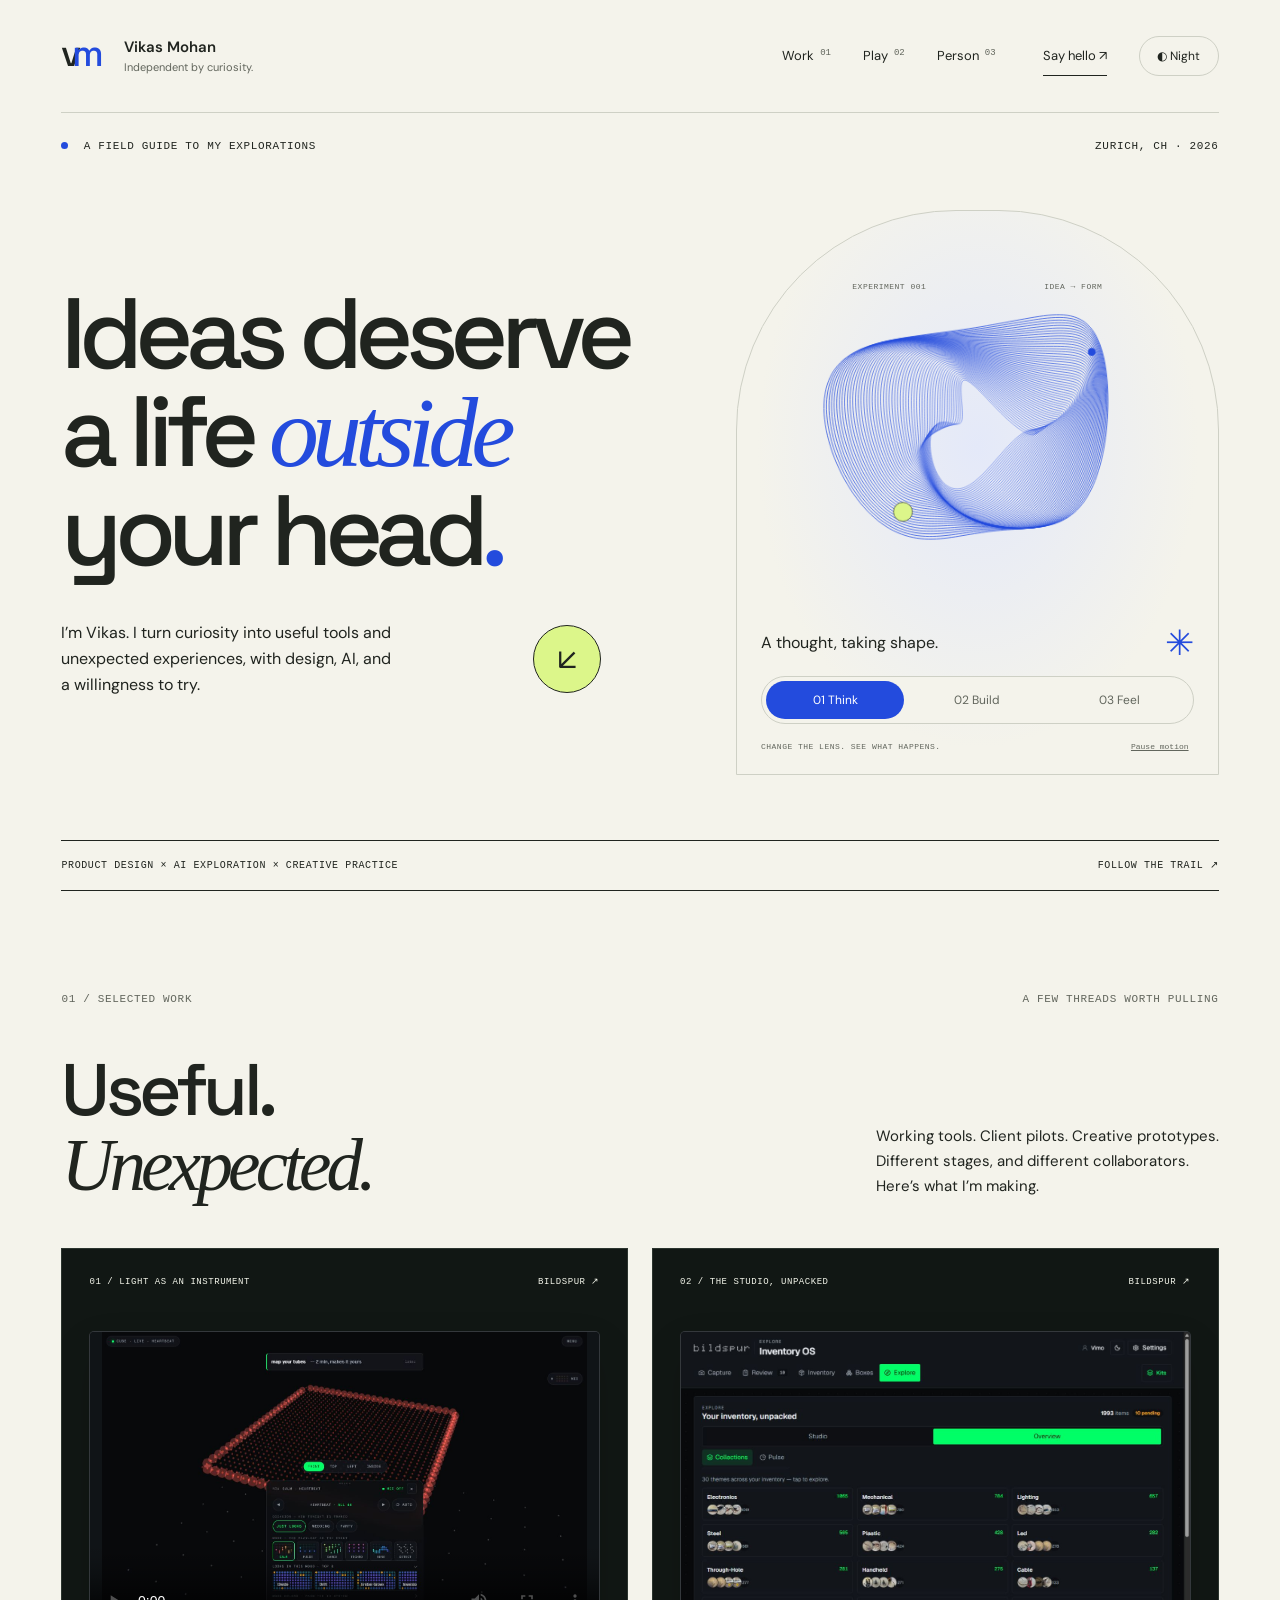
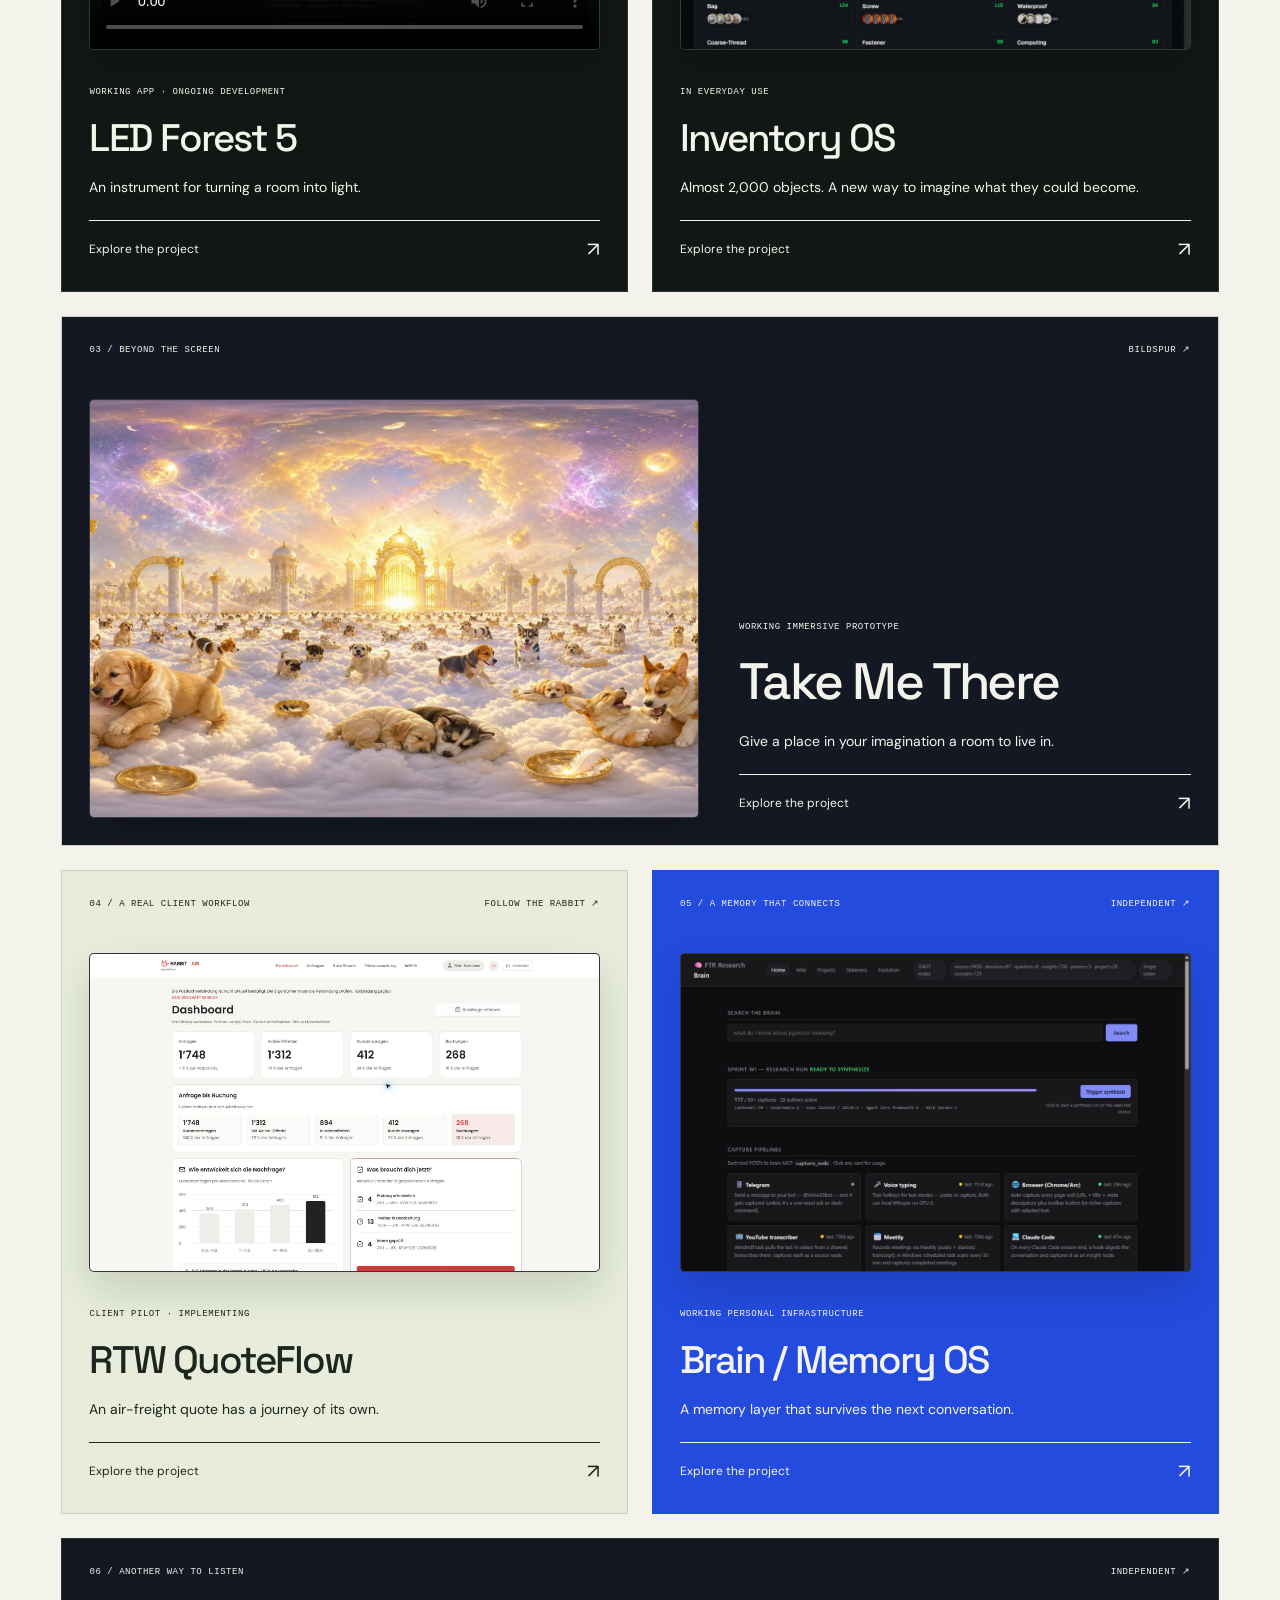
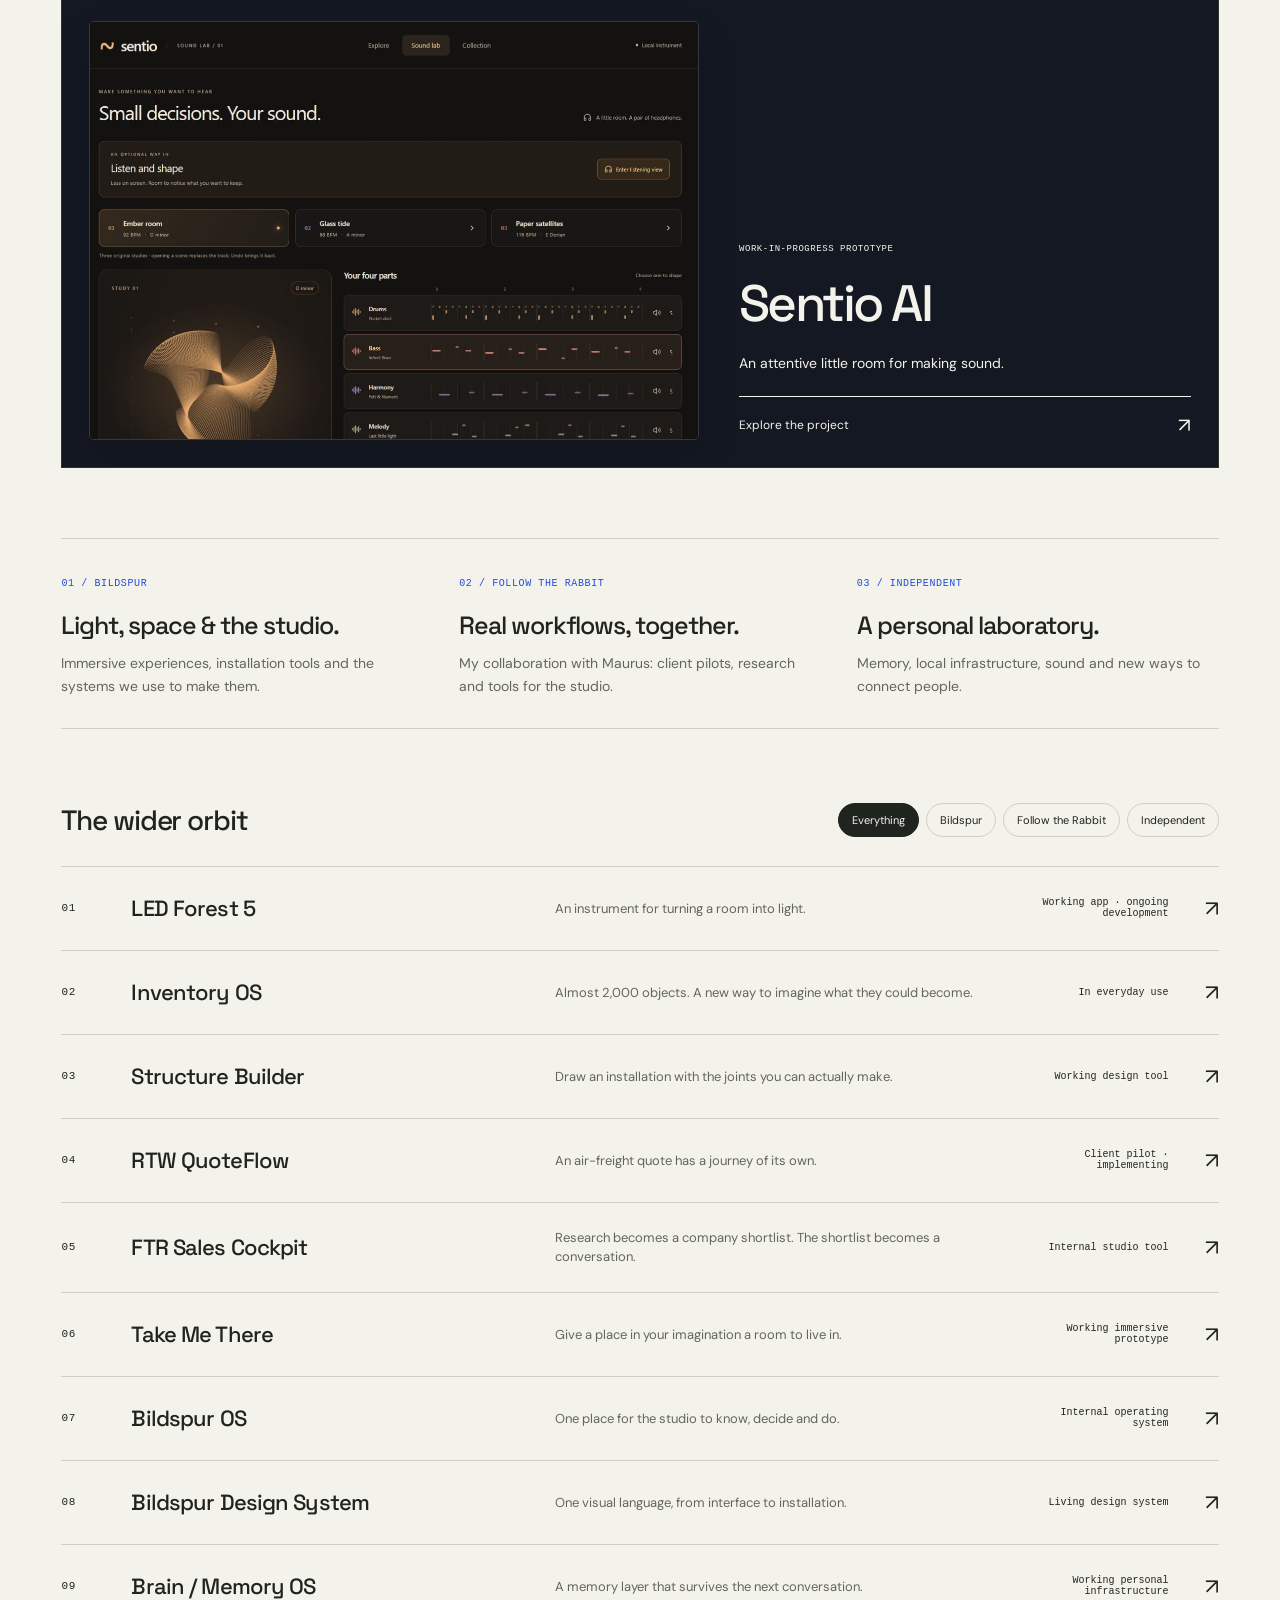
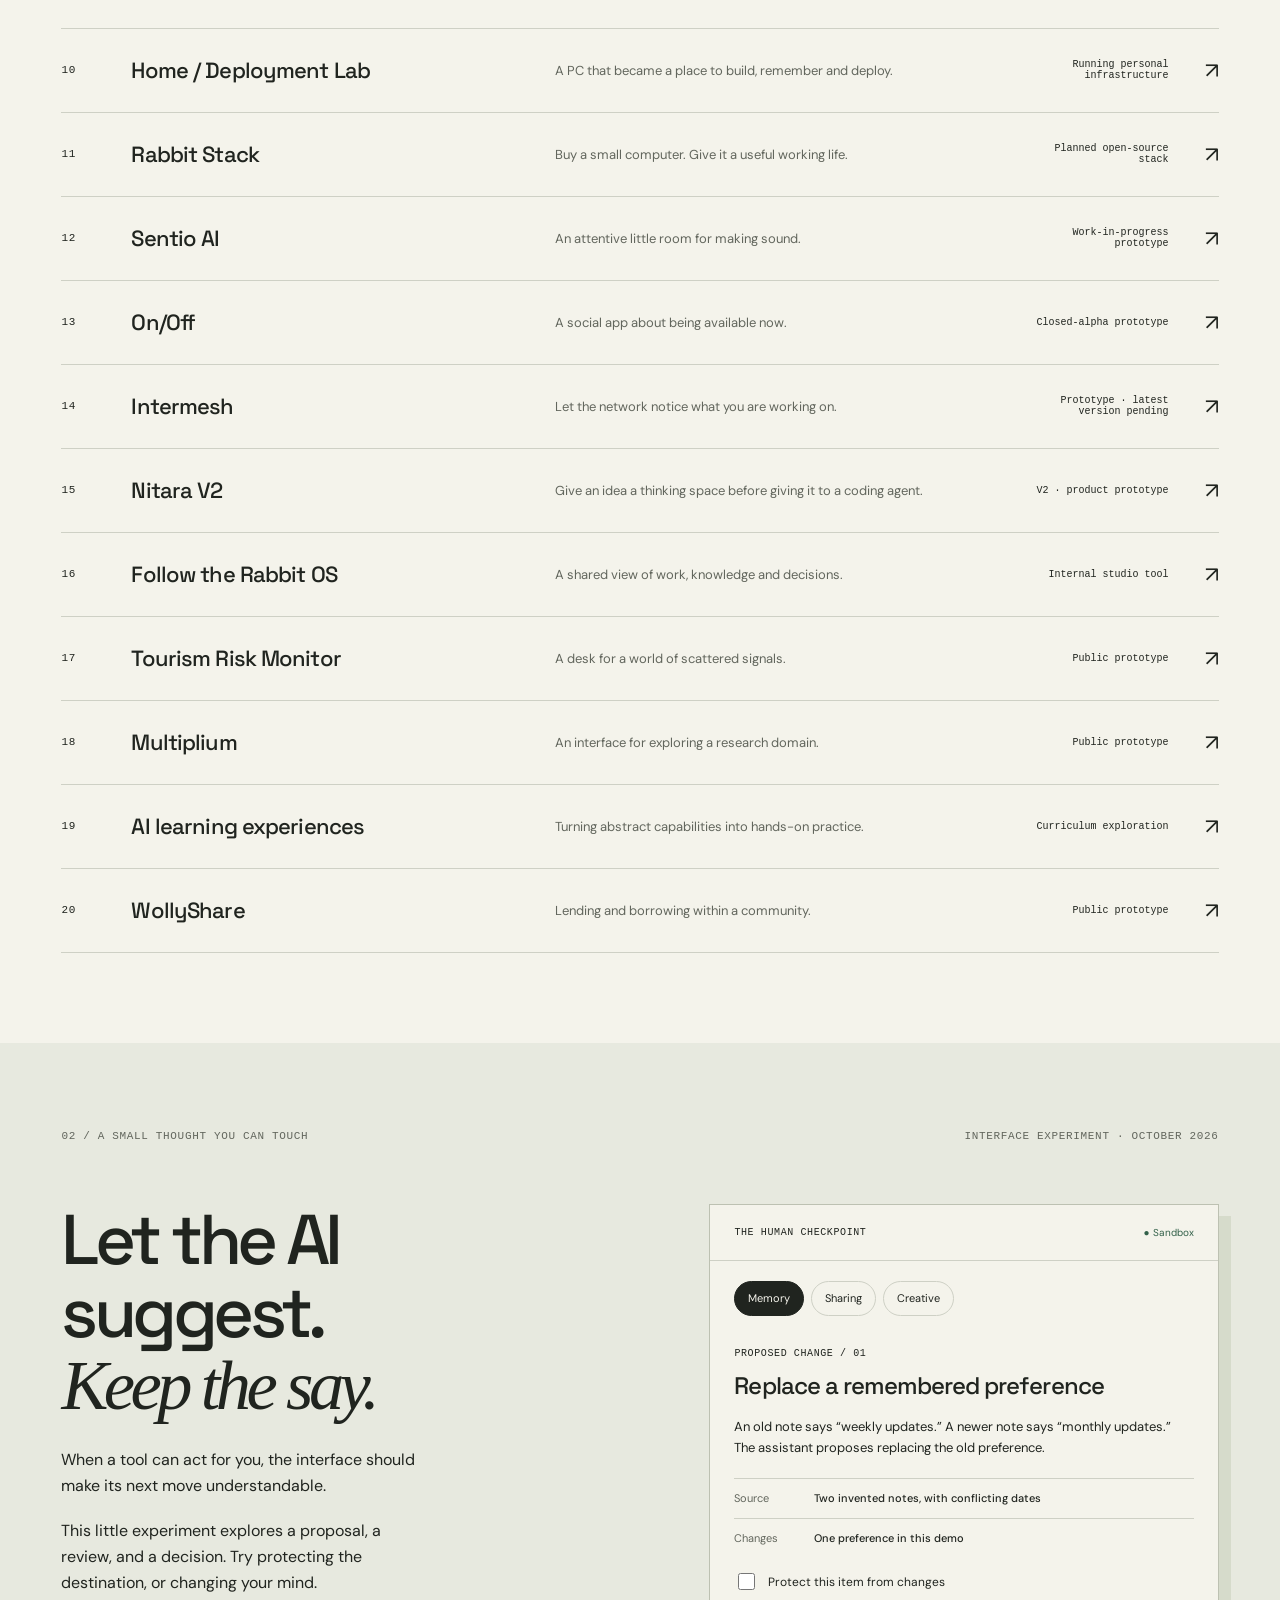
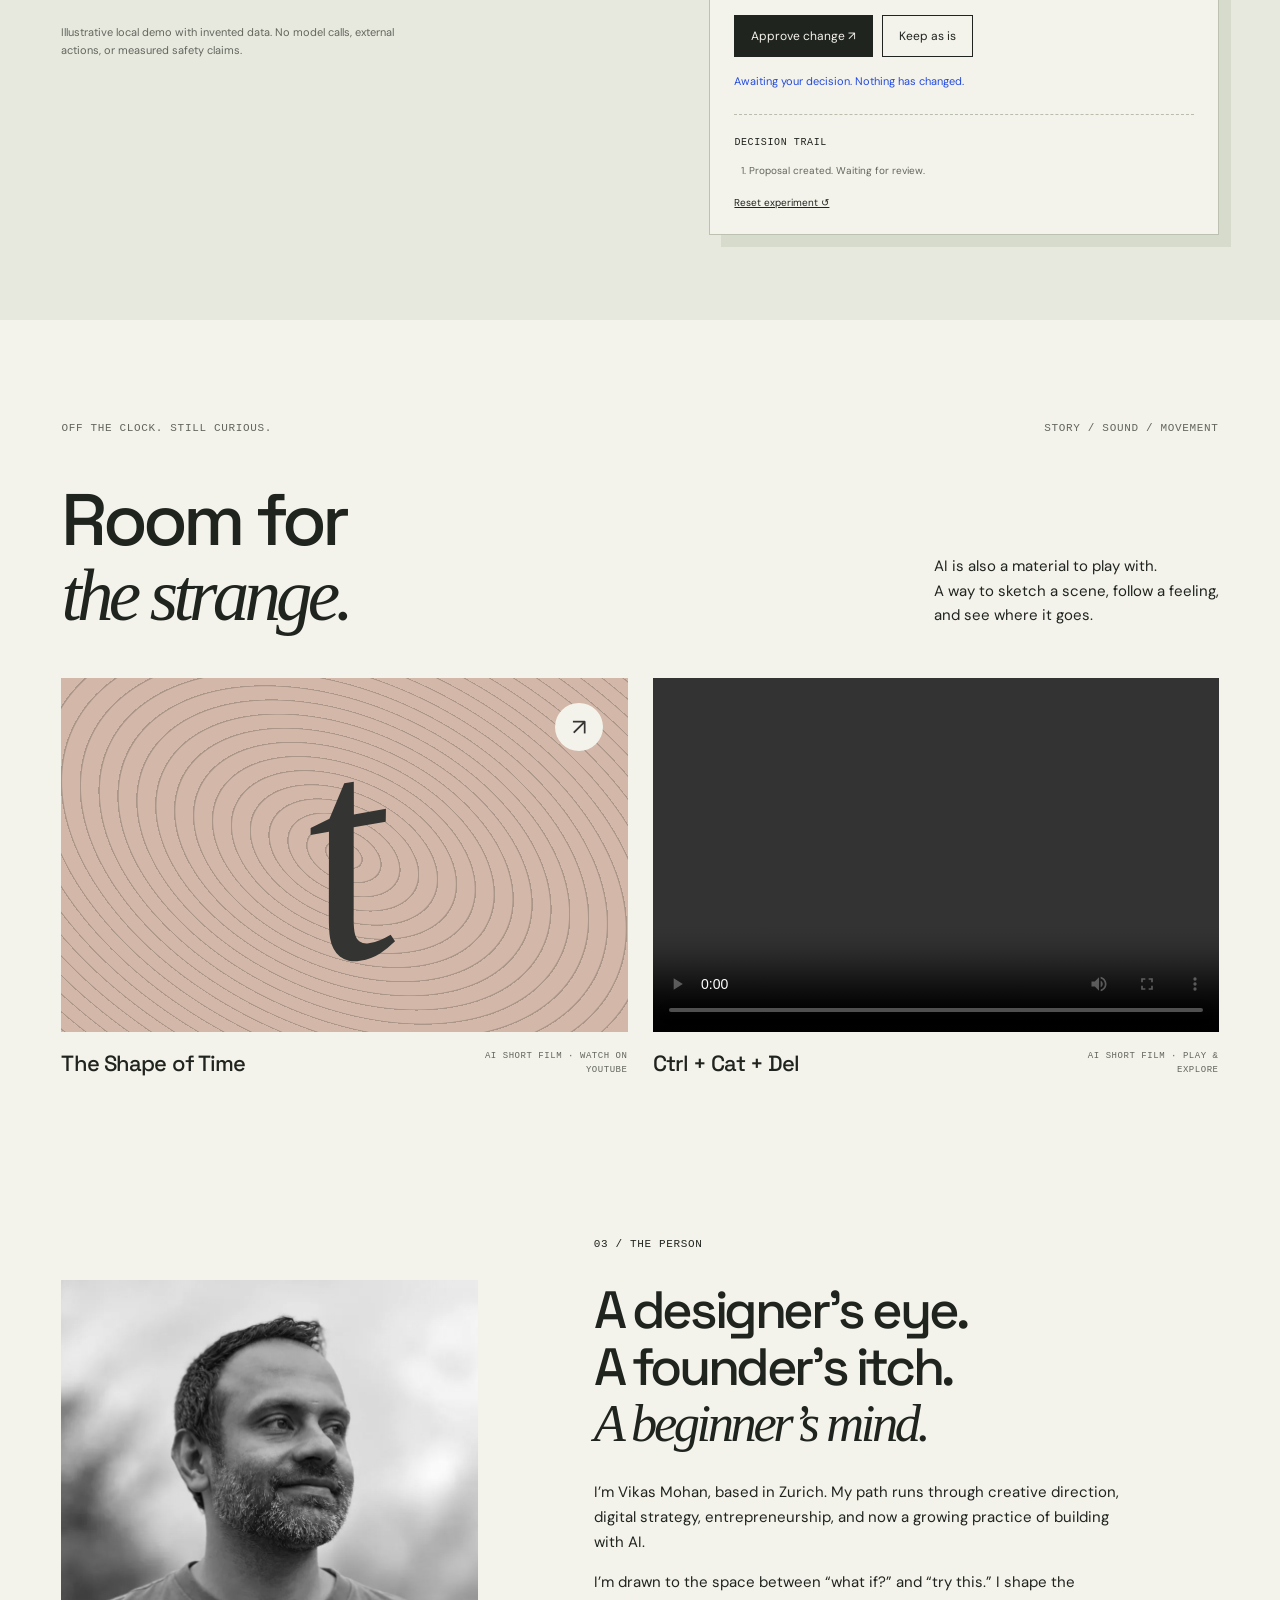
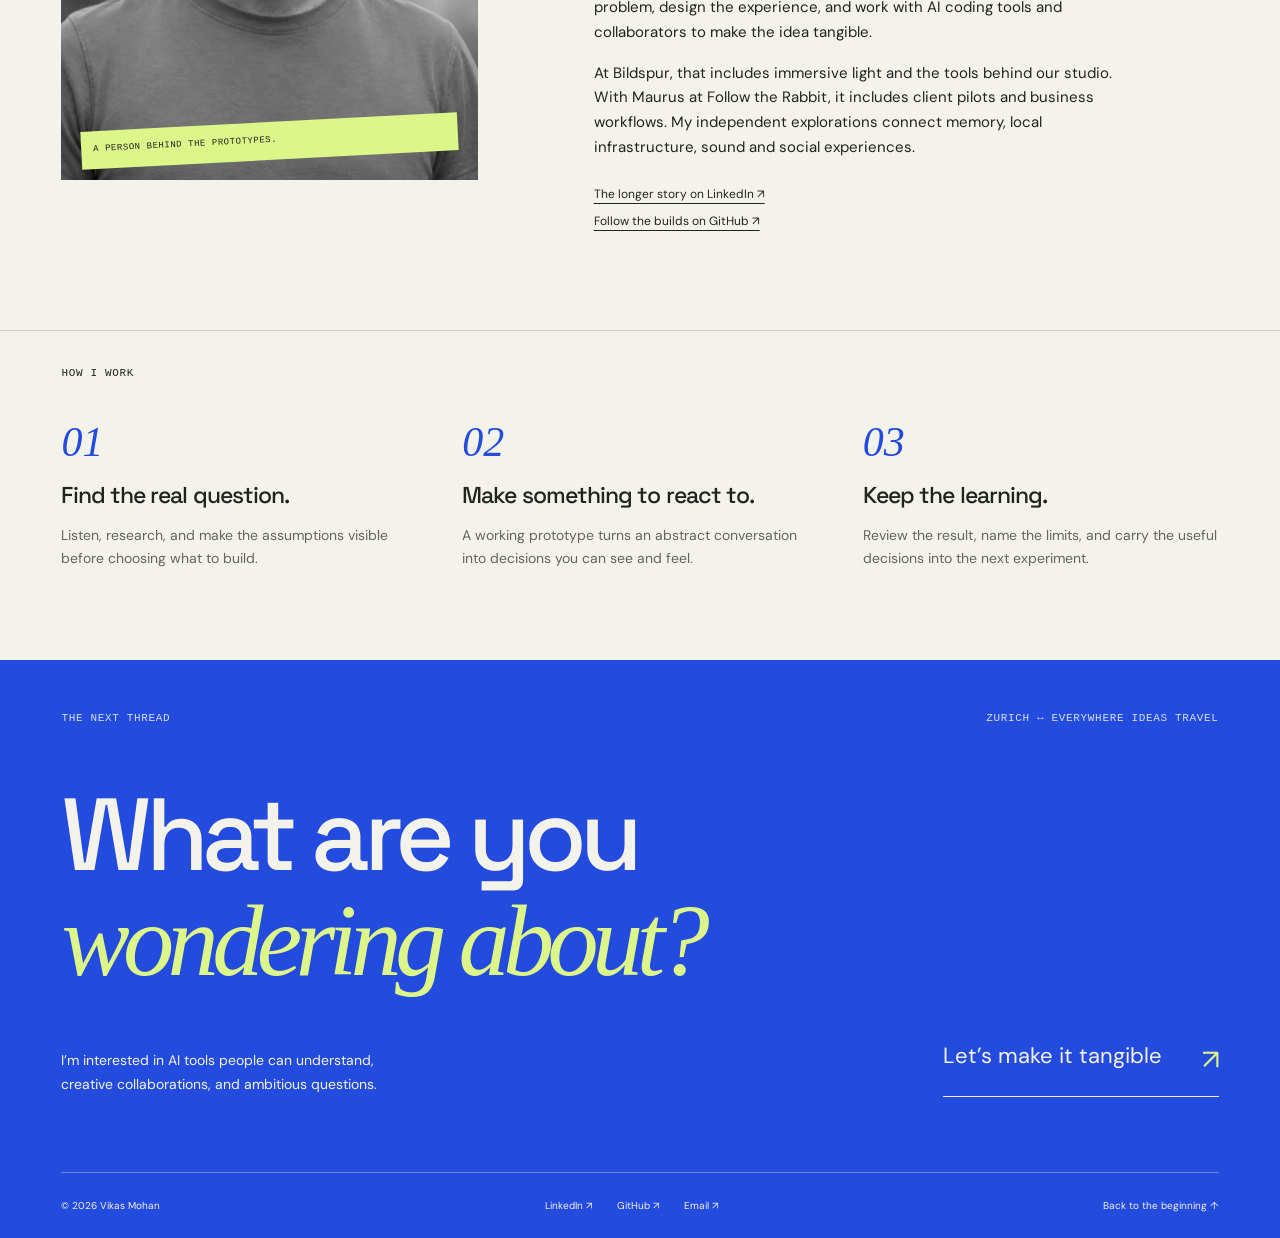
==== commit 9dddc25e: "Use the selected Vikas portrait on the portfolio" ====
--- a/index.html
+++ b/index.html
@@ -32,7 +32,7 @@
 <section id="play" class="play-section"><div class="wrap"><div class="section-label mono"><span>02 / A SMALL THOUGHT YOU CAN TOUCH</span><span>INTERFACE EXPERIMENT · OCTOBER 2026</span></div><div class="play-grid"><div><h2>Let the AI<br>suggest.<br><em>Keep the say.</em></h2><p>When a tool can act for you, the interface should make its next move understandable.</p><p>This little experiment explores a proposal, a review, and a decision. Try protecting the destination, or changing your mind.</p><span class="small-note">Illustrative local demo with invented data. No model calls, external actions, or measured safety claims.</span></div>
 <div class="control-demo" id="control-demo"><div class="demo-header"><span class="mono">THE HUMAN CHECKPOINT</span><span class="demo-indicator">● Sandbox</span></div><div class="demo-tabs" role="group" aria-label="Choose a proposal"><button data-scenario="memory" aria-pressed="true">Memory</button><button data-scenario="sharing" aria-pressed="false">Sharing</button><button data-scenario="creative" aria-pressed="false">Creative</button></div><div class="proposal"><span class="mono tiny" id="proposal-label">PROPOSED CHANGE / 01</span><h3 id="proposal-title">Replace a remembered preference</h3><p id="proposal-body">An old note says “weekly updates.” A newer note says “monthly updates.” The assistant proposes replacing the old preference.</p><div class="evidence-row"><span>Source</span><strong id="proposal-source">Two invented notes, with conflicting dates</strong></div><div class="evidence-row"><span>Changes</span><strong id="proposal-change">One preference in this demo</strong></div><label class="protect"><input type="checkbox" id="protect-toggle"><span>Protect this item from changes</span></label><div class="demo-actions"><button class="btn btn-dark" id="approve">Approve change ↗</button><button class="btn btn-line" id="reject">Keep as is</button></div><p id="demo-status" class="demo-status" role="status">Awaiting your decision. Nothing has changed.</p></div><div class="demo-log"><span class="mono tiny">DECISION TRAIL</span><ol id="decision-log"><li>Proposal created. Waiting for review.</li></ol><button id="reset-demo" class="text-button">Reset experiment ↺</button></div></div></div></div></section>
 <section class="section wrap films" aria-labelledby="film-title"><div class="section-label mono"><span>OFF THE CLOCK. STILL CURIOUS.</span><span>STORY / SOUND / MOVEMENT</span></div><div class="section-heading"><h2 id="film-title">Room for<br><em>the strange.</em></h2><p>AI is also a material to play with.<br>A way to sketch a scene, follow a feeling,<br>and see where it goes.</p></div><div class="film-grid"><a href="https://www.youtube.com/watch?v=jS0oPfoJ63c" class="film-link"><div class="time-art" aria-hidden="true"><span class="time-letter">t</span><span class="film-play">↗</span><div class="time-lines"></div></div><div class="film-caption"><h3>The Shape of Time</h3><span class="mono">AI SHORT FILM · WATCH ON YOUTUBE</span></div></a><div><div class="video-wrap"><video controls playsinline preload="metadata" aria-label="Ctrl Cat Del AI short film"><source src="ctrl-cat-del.mp4" type="video/mp4"><a href="ctrl-cat-del.mp4">Watch Ctrl Cat Del</a></video></div><div class="film-caption"><h3>Ctrl + Cat + Del</h3><span class="mono">AI SHORT FILM · PLAY & EXPLORE</span></div></div></div></section>
-<section id="about" class="about-section wrap"><div class="about-image"><img src="assets/portrait-source.jpg" alt="Vikas Mohan" width="640" height="800" loading="lazy"><span class="photo-note mono">A PERSON BEHIND THE PROTOTYPES.</span></div><div class="about-copy"><span class="mono">03 / THE PERSON</span><h2>A designer’s eye.<br>A founder’s itch.<br><em>A beginner’s mind.</em></h2><p>I’m Vikas Mohan, based in Zurich. My path runs through creative direction, digital strategy, entrepreneurship, and now a growing practice of building with AI.</p><p>I’m drawn to the space between “what if?” and “try this.” I shape the problem, design the experience, and work with AI coding tools and collaborators to make the idea tangible.</p><p>At Bildspur, that includes immersive light and the tools behind our studio. With Maurus at Follow the Rabbit, it includes client pilots and business workflows. My independent explorations connect memory, local infrastructure, sound and social experiences.</p><div class="about-links"><a href="https://www.linkedin.com/in/vikas-mohan-2aa2a247/">The longer story on LinkedIn ↗</a><a href="https://github.com/vimo33">Follow the builds on GitHub ↗</a></div></div></section>
+<section id="about" class="about-section wrap"><div class="about-image"><img src="assets/vikas-mohan-portrait.webp" alt="Vikas Mohan" width="956" height="1004" loading="lazy"><span class="photo-note mono">A PERSON BEHIND THE PROTOTYPES.</span></div><div class="about-copy"><span class="mono">03 / THE PERSON</span><h2>A designer’s eye.<br>A founder’s itch.<br><em>A beginner’s mind.</em></h2><p>I’m Vikas Mohan, based in Zurich. My path runs through creative direction, digital strategy, entrepreneurship, and now a growing practice of building with AI.</p><p>I’m drawn to the space between “what if?” and “try this.” I shape the problem, design the experience, and work with AI coding tools and collaborators to make the idea tangible.</p><p>At Bildspur, that includes immersive light and the tools behind our studio. With Maurus at Follow the Rabbit, it includes client pilots and business workflows. My independent explorations connect memory, local infrastructure, sound and social experiences.</p><div class="about-links"><a href="https://www.linkedin.com/in/vikas-mohan-2aa2a247/">The longer story on LinkedIn ↗</a><a href="https://github.com/vimo33">Follow the builds on GitHub ↗</a></div></div></section>
 <section id="method" class="method wrap"><span class="mono">HOW I WORK</span><div><article><span>01</span><h3>Find the real question.</h3><p>Listen, research, and make the assumptions visible before choosing what to build.</p></article><article><span>02</span><h3>Make something to react to.</h3><p>A working prototype turns an abstract conversation into decisions you can see and feel.</p></article><article><span>03</span><h3>Keep the learning.</h3><p>Review the result, name the limits, and carry the useful decisions into the next experiment.</p></article></div></section>
 <section id="contact" class="contact-section"><div class="wrap"><div class="section-label mono"><span>THE NEXT THREAD</span><span>ZURICH ↔ EVERYWHERE IDEAS TRAVEL</span></div><h2>What are you<br><em>wondering about?</em></h2><div class="contact-bottom"><p>I’m interested in AI tools people can understand,<br>creative collaborations, and ambitious questions.</p><a href="mailto:vikasm.22@gmail.com" class="contact-link">Let’s make it tangible <span>↗</span></a></div><footer><span>© 2026 Vikas Mohan</span><div><a href="https://www.linkedin.com/in/vikas-mohan-2aa2a247/">LinkedIn ↗</a><a href="https://github.com/vimo33">GitHub ↗</a><a href="mailto:vikasm.22@gmail.com">Email ↗</a></div><a href="#top" id="back-top">Back to the beginning ↑</a></footer></div></section>
 </main>
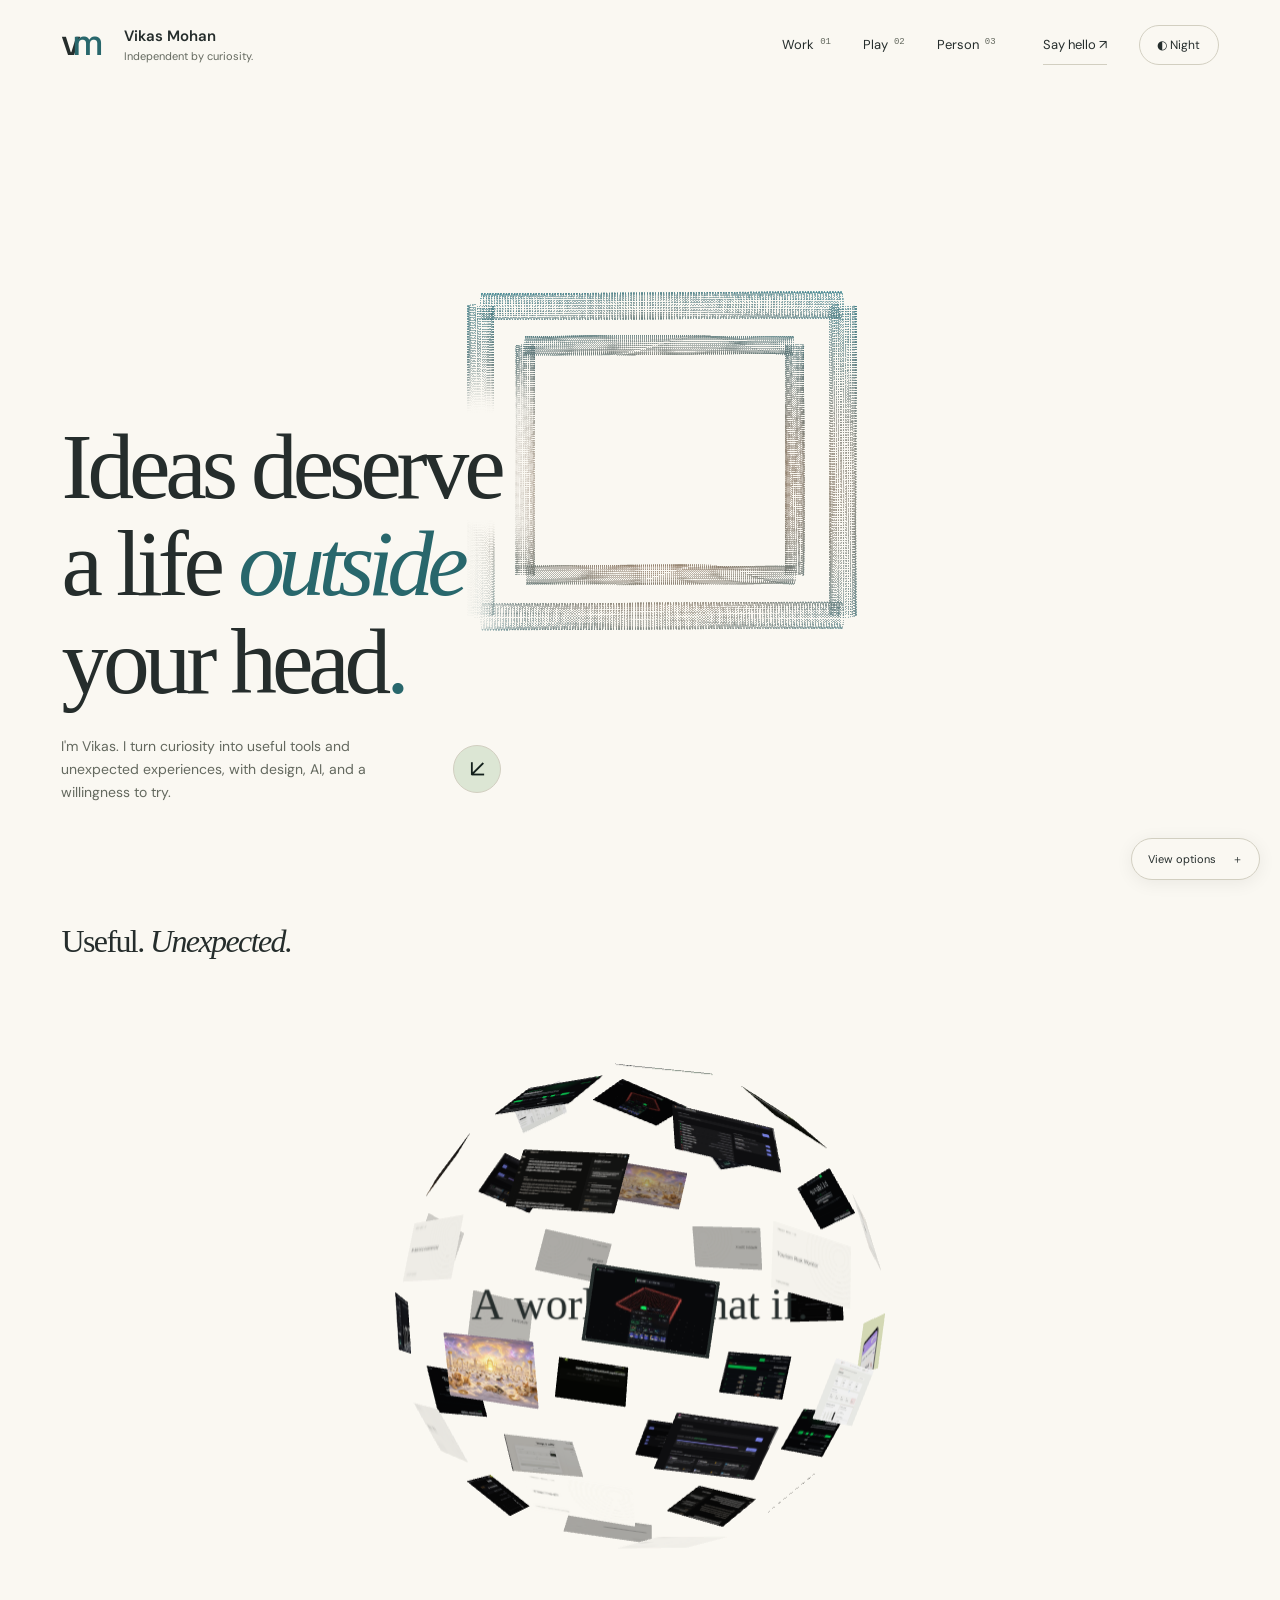
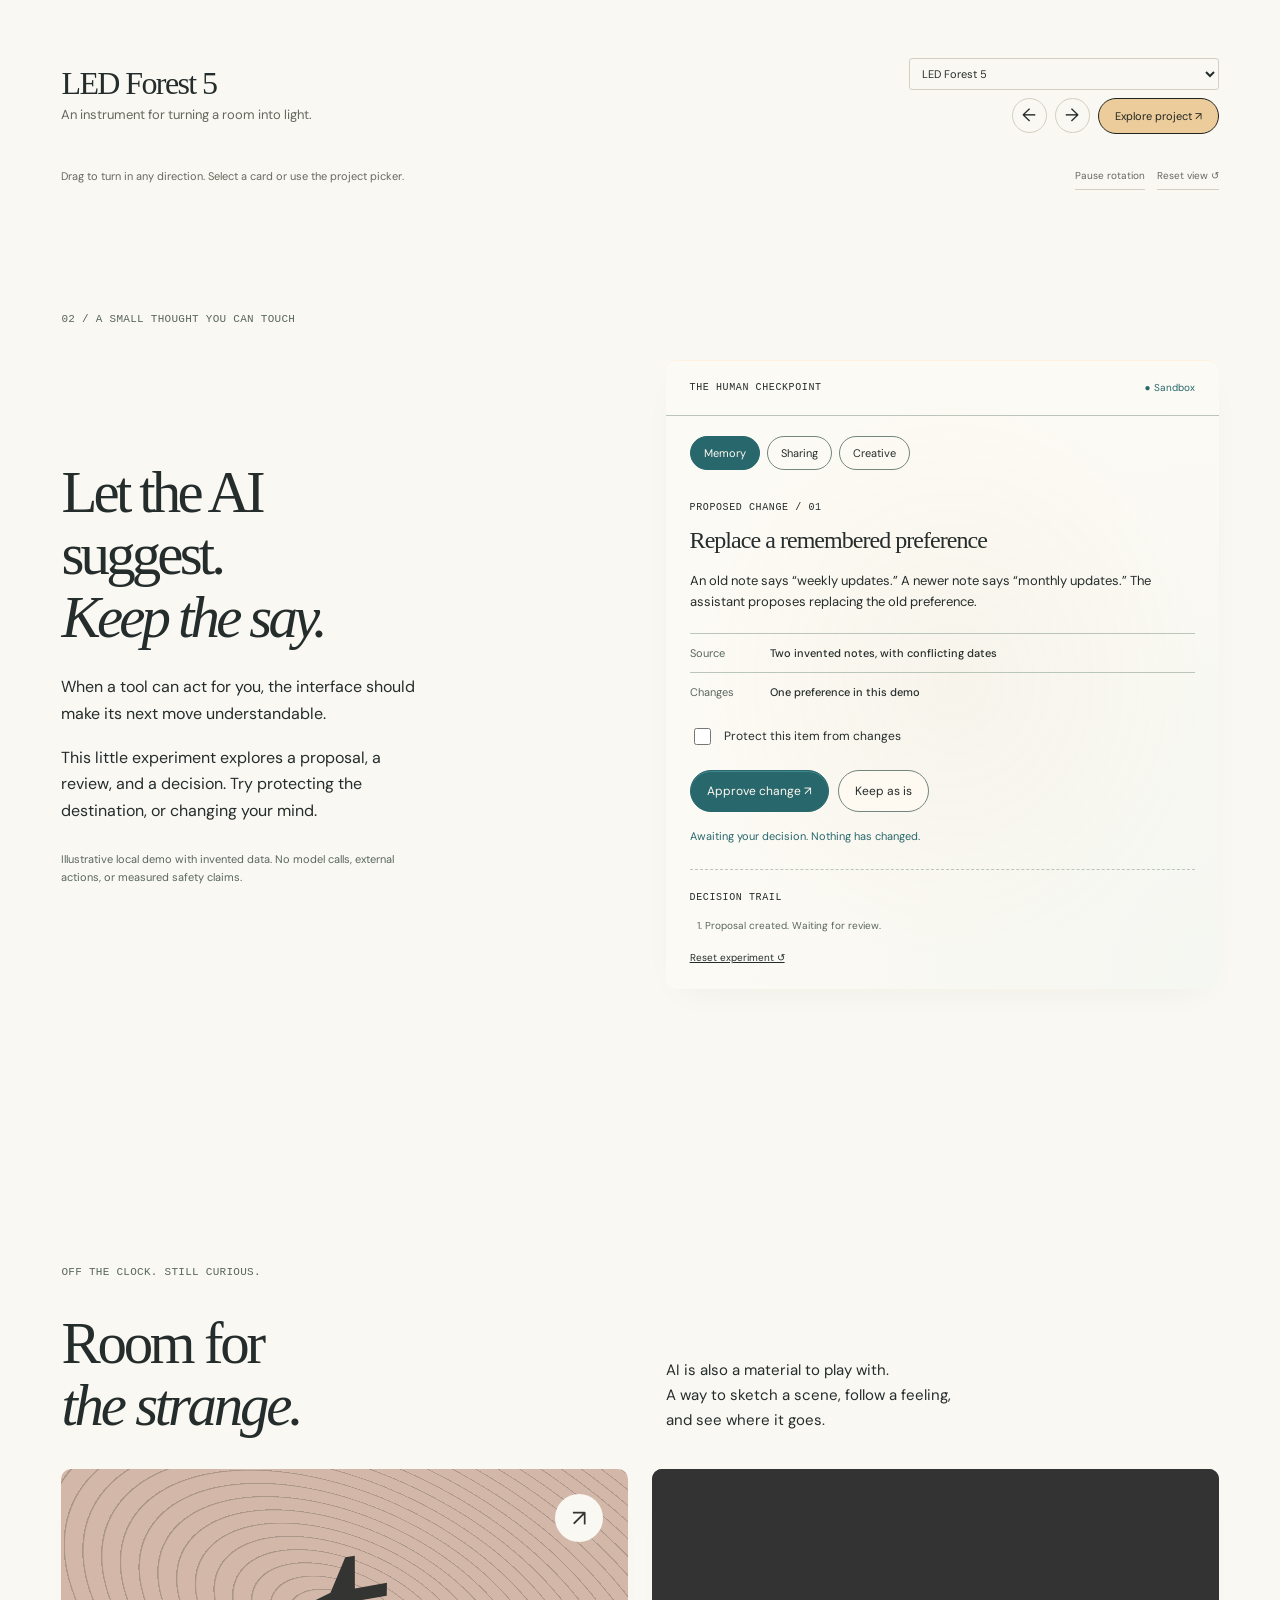
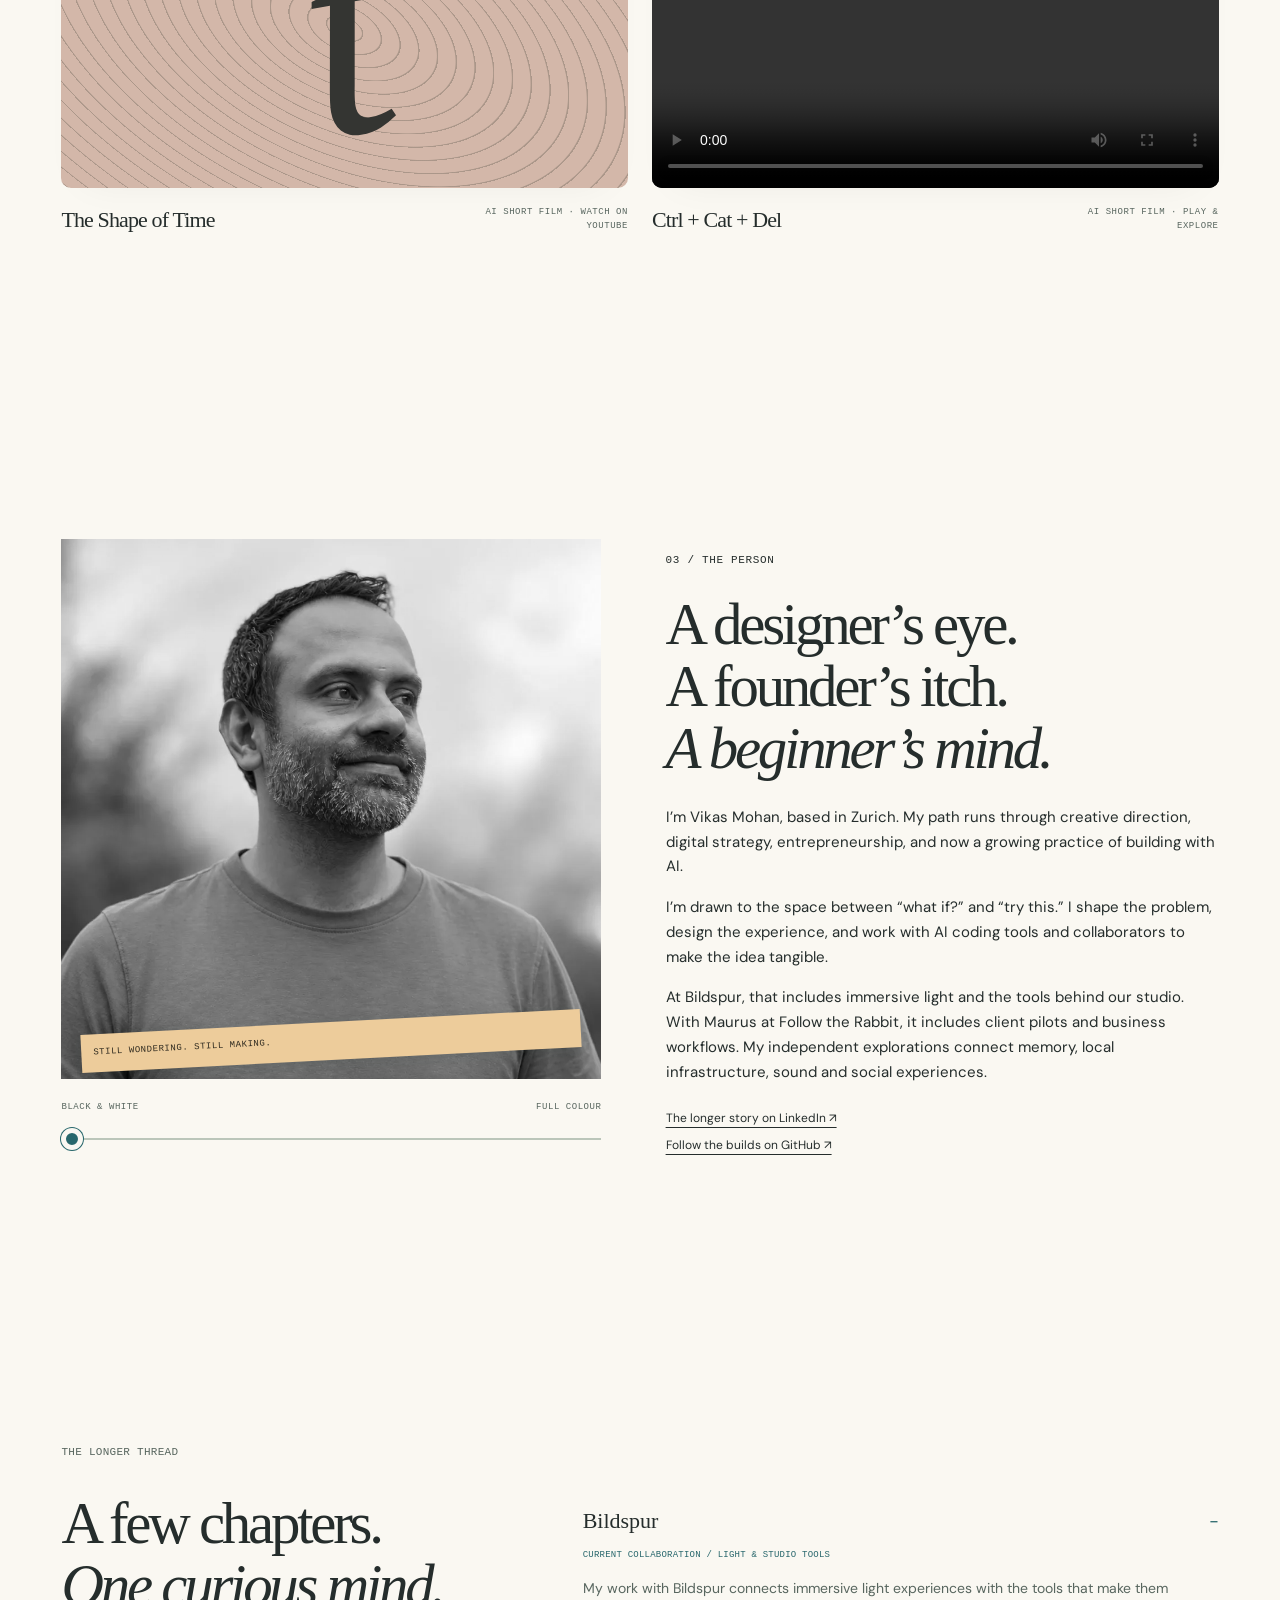
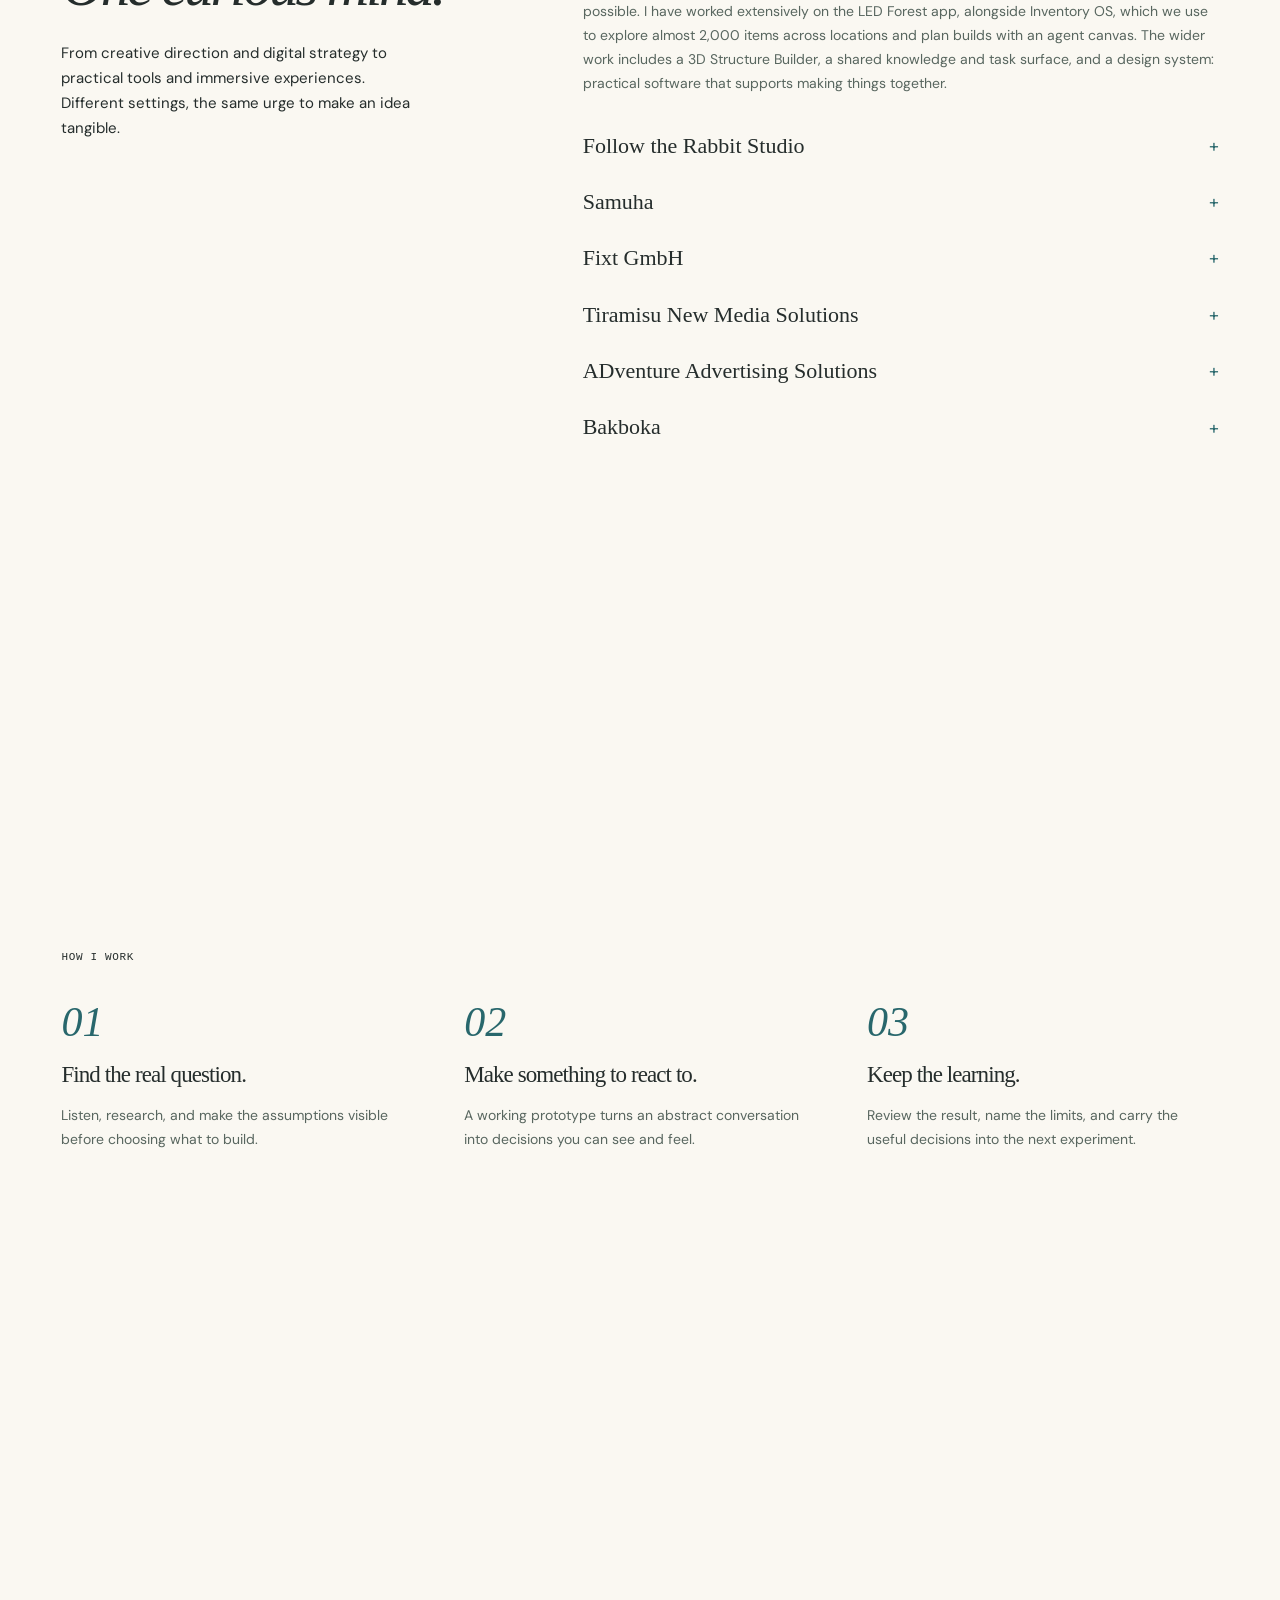
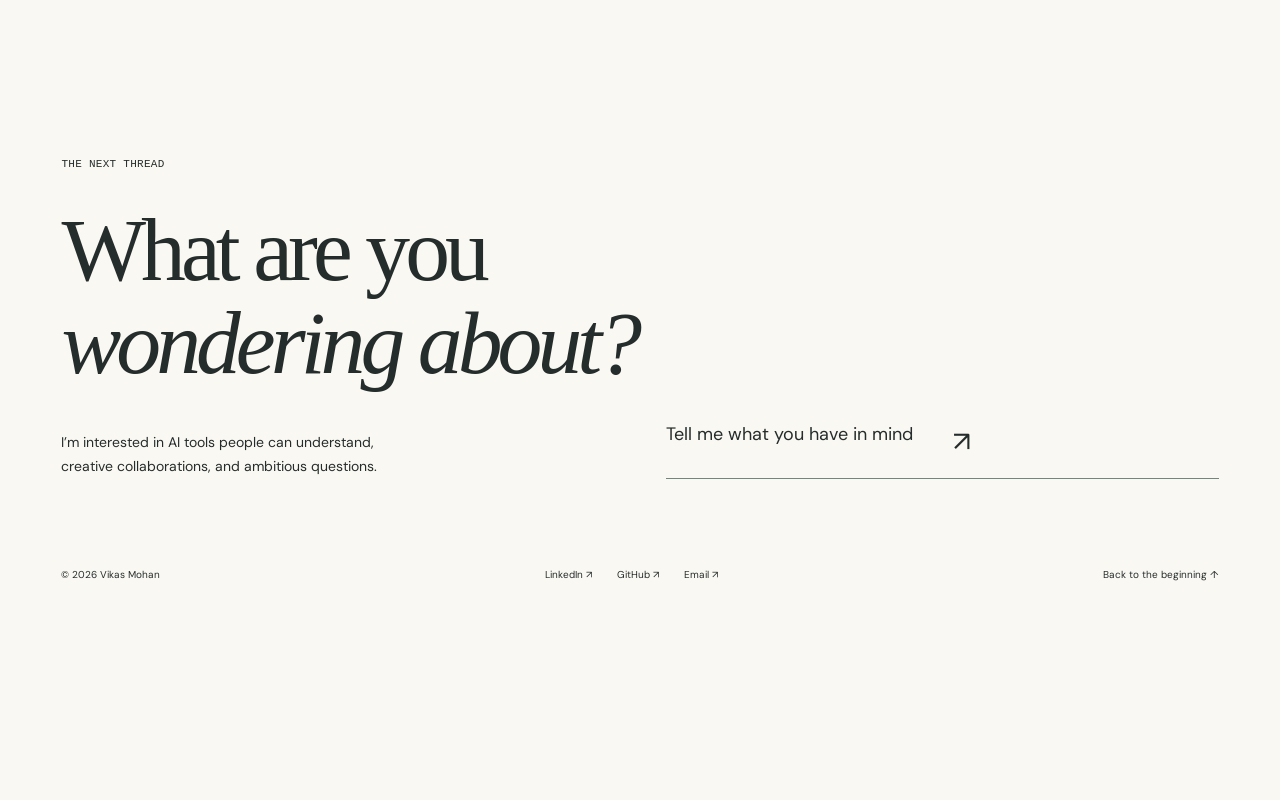
==== commit 6b6618e2: "Publish original pixel-grid portfolio and complete project collection" ====
--- a/index.html
+++ b/index.html
@@ -1,39 +1,41 @@
 <!doctype html>
-<html lang="en">
-<head>
+<html lang="en" data-motion-study>
+<head><meta name="vm-release" content="20261018-pixel-story">
 <meta charset="utf-8"><meta name="viewport" content="width=device-width,initial-scale=1">
-<title>Vikas Mohan — Ideas into the world</title>
+<title>Vikas Mohan — Ideas into the world</title><link rel="canonical" href="https://vikas.followtherabbit.studio/">
 <meta name="description" content="Vikas Mohan is a Zurich-based product designer and AI-assisted builder exploring useful tools, human agency, and unexpected experiences.">
 <meta name="theme-color" content="#f4f3eb">
 <meta property="og:title" content="Vikas Mohan — Ideas into the world"><meta property="og:description" content="A field guide to AI tools, creative experiments, and the decisions behind them."><meta property="og:type" content="website">
-<link rel="icon" href="assets/favicon.svg" type="image/svg+xml">
+<link rel="icon" href="assets/favicon.svg?v=20261017-space2" type="image/svg+xml">
 <link rel="preconnect" href="https://fonts.googleapis.com"><link rel="preconnect" href="https://fonts.gstatic.com" crossorigin>
 <link href="https://fonts.googleapis.com/css2?family=DM+Sans:wght@400;500;600;700&family=Space+Grotesk:wght@400;500;600;700&display=swap" rel="stylesheet">
-<script src="theme.js?v=20261016-7"></script><link rel="stylesheet" href="styles.css?v=20261016-7"><script src="data.js?v=20261016-7" defer></script><script src="script.js?v=20261016-7" defer></script>
-</head>
-<body id="top">
+<script src="theme.js?v=20261016-7"></script><link rel="stylesheet" href="styles.css?v=20261017-plentii1"><script src="data.js?v=20261017-bakboka1" defer></script><script src="script.js?v=20261017-bakboka1" defer></script><script src="portrait.js?v=20261017-1" defer></script><link rel="stylesheet" href="work-view.css?v=20261017-review6"><link rel="stylesheet" href="project-gallery3d.css?v=20261017-sphere6"><link rel="stylesheet" href="project-cards3d.css?v=20261017-1"><script type="module" src="pixel-work-view.js?v=20261018-live1"></script>
+<link rel="stylesheet" href="visual-system.css?v=20261017-review6"><script src="visual-system.js?v=20261018-live1"></script><link rel="stylesheet" href="living-colour.css?v=20261017-trial1"><link rel="stylesheet" href="layout-system.css?v=20261017-frame5"><script src="layout-system.js?v=20261017-frame5" defer></script><link rel="stylesheet" href="living-space.css?v=20261017-space2"><link rel="stylesheet" href="story-system.css?v=20261017-story1"><script type="module" src="pixel-story.js?v=20261018-live1"></script><link rel="stylesheet" href="pixel-portfolio.css?v=20261018-live1"><link rel="stylesheet" href="brand-system.css?v=20261017-space2"></head>
+<body id="top" class="portfolio-home cinematic-story">
 <a class="skip" href="#main">Skip to content</a>
-<header class="header wrap"><a class="brand" href="index.html" aria-label="Vikas Mohan home"><span class="brand-mark" aria-hidden="true">v<span>m</span></span><span>Vikas Mohan<span class="brand-sub">Independent by curiosity.</span></span></a><nav aria-label="Primary"><a href="#work">Work <span>01</span></a><a href="#play">Play <span>02</span></a><a href="#about">Person <span>03</span></a><a class="nav-contact" href="#contact">Say hello ↗</a><button class="theme-toggle" id="theme-toggle" type="button" aria-label="Switch colour theme">Day / Night</button></nav></header>
+<header class="header wrap"><a class="brand" href="index.html" aria-label="Vikas Mohan home"><span class="brand-mark" aria-hidden="true">v<span>m</span></span><span>Vikas Mohan<span class="brand-sub">Independent by curiosity.</span></span></a><nav aria-label="Primary"><a href="#work">Work <span>01</span></a><a href="#play">Play <span>02</span></a><a href="#about">Person <span>03</span></a><a class="nav-contact" href="contact.html">Say hello ↗</a><button class="theme-toggle" id="theme-toggle" type="button" aria-label="Switch colour theme">Day / Night</button></nav></header>
 <main id="main" tabindex="-1">
-<section class="hero wrap" aria-labelledby="hero-title">
-<div class="hero-meta mono"><span><i class="status-dot"></i> A FIELD GUIDE TO MY EXPLORATIONS</span><span>ZURICH, CH · 2026</span></div>
-<div class="hero-grid"><div class="hero-copy"><h1 id="hero-title">Ideas deserve<br>a life <em>outside</em><br>your head<span class="blue">.</span></h1><div class="hero-bottom"><p>I’m Vikas. I turn curiosity into useful tools and unexpected experiences, with design, AI, and a willingness to try.</p><a class="circle-link" href="#work" aria-label="Explore selected work">↙</a></div></div>
-<div class="instrument" aria-label="An interactive drawing exploring thought, structure and movement"><div class="instrument-top mono"><span>EXPERIMENT 001</span><span>IDEA → FORM</span></div><canvas id="loom" width="700" height="700" aria-label="A blue line sculpture. Choose a mode below to change its form."></canvas><div class="instrument-caption"><span id="loom-caption">A thought, taking shape.</span><span class="asterisk" aria-hidden="true">✳</span></div><div class="mode-switch" role="group" aria-label="Change drawing mode"><button data-mode="think" aria-pressed="true">01 Think</button><button data-mode="build" aria-pressed="false">02 Build</button><button data-mode="feel" aria-pressed="false">03 Feel</button></div><div class="instrument-foot mono"><span>CHANGE THE LENS. SEE WHAT HAPPENS.</span><button id="motion-toggle" aria-pressed="false">Pause motion</button></div></div></div>
-<div class="hero-rule mono"><span>PRODUCT DESIGN × AI EXPLORATION × CREATIVE PRACTICE</span><a href="https://github.com/vimo33">FOLLOW THE TRAIL ↗</a></div>
-</section>
-<section id="work" class="section wrap" aria-labelledby="work-title"><div class="section-label mono"><span>01 / SELECTED WORK</span><span>A FEW THREADS WORTH PULLING</span></div><div class="section-heading"><h2 id="work-title">Useful.<br><em>Unexpected.</em></h2><p>Working tools. Client pilots. Creative prototypes.<br>Different stages, and different collaborators.<br>Here’s what I’m making.</p></div>
-<div class="featured-grid capture-grid"><article class="feature feature-capture feature-night feature-video"><div class="feature-top mono"><span>01 / LIGHT AS AN INSTRUMENT</span><span>BILDSPUR ↗</span></div><div class="capture-frame"><video controls playsinline preload="metadata" poster="assets/projects/led-forest.jpg" aria-label="LED Forest 5 app preview"><source src="assets/led-forest.mp4" type="video/mp4"><a href="assets/led-forest.mp4">Watch the LED Forest app preview</a></video></div><div class="feature-copy"><span class="mono capture-stage">Working app · ongoing development</span><h3><a href="project.html?id=led-control-app">LED Forest 5</a></h3><p>An instrument for turning a room into light.</p><a class="pill" href="project.html?id=led-control-app">Explore the project <span>↗</span></a></div></article>
-<a class="feature feature-capture feature-night" href="project.html?id=inventory-os"><div class="feature-top mono"><span>02 / THE STUDIO, UNPACKED</span><span>BILDSPUR ↗</span></div><div class="capture-frame"><img src="assets/projects/inventory-os.jpg" alt="Inventory OS collection overview" loading="lazy" width="1280" height="840"></div><div class="feature-copy"><span class="mono capture-stage">In everyday use</span><h3>Inventory OS</h3><p>Almost 2,000 objects. A new way to imagine what they could become.</p><span class="pill">Explore the project <span>↗</span></span></div></a>
-<a class="feature feature-capture feature-wide" href="project.html?id=take-me-there"><div class="feature-top mono"><span>03 / BEYOND THE SCREEN</span><span>BILDSPUR ↗</span></div><div class="capture-frame"><img src="assets/projects/take-me-there-world.jpg" alt="The Celestial Kennel, a generated panoramic world from Take Me There" loading="lazy" width="1280" height="840"></div><div class="feature-copy"><span class="mono capture-stage">Working immersive prototype</span><h3>Take Me There</h3><p>Give a place in your imagination a room to live in.</p><span class="pill">Explore the project <span>↗</span></span></div></a>
-<a class="feature feature-capture feature-paper" href="project.html?id=rtw-quoteflow"><div class="feature-top mono"><span>04 / A REAL CLIENT WORKFLOW</span><span>FOLLOW THE RABBIT ↗</span></div><div class="capture-frame"><img src="assets/projects/rtw-dashboard-full.jpg" alt="RTW QuoteFlow pilot dashboard with illustrative data" loading="lazy" width="1280" height="840"></div><div class="feature-copy"><span class="mono capture-stage">Client pilot · implementing</span><h3>RTW QuoteFlow</h3><p>An air-freight quote has a journey of its own.</p><span class="pill">Explore the project <span>↗</span></span></div></a>
-<a class="feature feature-capture feature-blue" href="project.html?id=brain-os"><div class="feature-top mono"><span>05 / A MEMORY THAT CONNECTS</span><span>INDEPENDENT ↗</span></div><div class="capture-frame"><img src="assets/projects/brain.jpg" alt="Brain memory dashboard and capture tools" loading="lazy" width="1280" height="840"></div><div class="feature-copy"><span class="mono capture-stage">Working personal infrastructure</span><h3>Brain / Memory OS</h3><p>A memory layer that survives the next conversation.</p><span class="pill">Explore the project <span>↗</span></span></div></a>
-<a class="feature feature-capture feature-wide feature-night" href="project.html?id=sentio"><div class="feature-top mono"><span>06 / ANOTHER WAY TO LISTEN</span><span>INDEPENDENT ↗</span></div><div class="capture-frame"><img src="assets/projects/sentio.jpg" alt="Sentio sound laboratory with four musical parts" loading="lazy" width="1280" height="840"></div><div class="feature-copy"><span class="mono capture-stage">Work-in-progress prototype</span><h3>Sentio AI</h3><p>An attentive little room for making sound.</p><span class="pill">Explore the project <span>↗</span></span></div></a></div><div class="collaboration-map"><article><span class="mono">01 / BILDSPUR</span><h3>Light, space & the studio.</h3><p>Immersive experiences, installation tools and the systems we use to make them.</p></article><article><span class="mono">02 / FOLLOW THE RABBIT</span><h3>Real workflows, together.</h3><p>My collaboration with Maurus: client pilots, research and tools for the studio.</p></article><article><span class="mono">03 / INDEPENDENT</span><h3>A personal laboratory.</h3><p>Memory, local infrastructure, sound and new ways to connect people.</p></article></div><div class="index-heading"><h3>The wider orbit</h3><div class="filters" role="group" aria-label="Filter projects"><button data-filter="all" aria-pressed="true">Everything</button><button data-filter="bildspur" aria-pressed="false">Bildspur</button><button data-filter="ftr" aria-pressed="false">Follow the Rabbit</button><button data-filter="independent" aria-pressed="false">Independent</button></div></div><p class="sr-only" id="filter-status" role="status"></p><div class="project-index" id="project-index"></div><noscript><p>Explore <a href="project.html?id=brain-os">Brain-OS</a>, <a href="https://github.com/vimo33/Tourism-Risk-Monitor">Tourism Risk Monitor</a>, and <a href="https://github.com/vimo33/takemethere">Take Me There</a>. Enable JavaScript for the full project index and interactive experiments.</p></noscript>
-</section>
+<section class="hero wrap" aria-labelledby="hero-title"><div class="hero-grid"><div class="hero-copy"><h1 id="hero-title">Ideas deserve<br>a life <em>outside</em><br>your head<span class="blue">.</span></h1><div class="hero-bottom"><p>I'm Vikas. I turn curiosity into useful tools and unexpected experiences, with design, AI, and a willingness to try.</p><a class="circle-link" href="#work" aria-label="Explore selected work">↙</a></div></div></div></section><section id="work" class="section wrap" aria-labelledby="work-title"><div class="work-explorer" id="work-explorer"><div class="work-intro"><h2 id="work-title">Useful. <em>Unexpected.</em></h2><span class="mono">01 / A FEW THREADS WORTH PULLING</span></div>
+<div class="work-toolbar"><div class="work-switch" id="work-switch" role="group" aria-label="Project presentation" hidden><button type="button" data-work-view="gallery" aria-pressed="false">3D Gallery</button><button type="button" data-work-view="cards" aria-pressed="false">Animated Cards</button><button type="button" data-work-view="list" aria-pressed="true">List</button></div><div class="work-presentation" role="group" aria-label="Visual treatment"><button type="button" data-presentation="reference" aria-pressed="true">Reference feel</button><button type="button" data-presentation="portfolio" aria-pressed="false">Portfolio palette</button></div><span class="work-count mono" id="work-count">22 projects · different ways in</span></div>
+<div class="work-filterbar"><div class="filters" role="group" aria-label="Filter projects"><button data-filter="all" aria-pressed="true">Everything</button><button data-filter="bildspur" aria-pressed="false">Bildspur</button><button data-filter="ftr" aria-pressed="false">Follow the Rabbit</button><button data-filter="bakboka" aria-pressed="false">Bakboka</button><button data-filter="independent" aria-pressed="false">Independent</button></div></div>
+<p class="sr-only" id="filter-status" role="status"></p><p class="work-fallback" id="work-fallback" role="status" hidden></p>
+<div id="work-visuals" class="work-visual" hidden><span class="work-scene-label mono" id="work-view-name">01 / THE ORBIT</span><div id="work-gallery" class="work-stage" hidden><div class="work-orbit-title">A world <em>of what if.</em></div></div><div id="work-cards" class="work-stage" hidden></div><div class="work-loading" id="work-loading" role="status">Opening the collection…</div><div class="work-selection" id="work-selection" hidden><div><div class="work-selection-meta mono" id="work-selected-meta"></div><h3><a id="work-selected-title" href="project.html?id=led-control-app">LED Forest 5</a></h3><p id="work-selected-summary"></p></div><div class="work-selection-actions"><div class="work-picker"><label for="work-jump" class="mono">JUMP TO A PROJECT</label><select id="work-jump"></select></div><button type="button" id="work-prev" class="work-arrow" aria-label="Previous project">←</button><button type="button" id="work-next" class="work-arrow" aria-label="Next project">→</button><a id="work-open" class="work-open" href="project.html?id=led-control-app">Explore project ↗</a></div></div>
+<div class="work-scene-footer"><p id="work-hint">Drag to turn in any direction. Select a card or use the project picker.</p><div class="work-motion-controls"><button type="button" id="work-motion" aria-pressed="false">Pause motion</button><button type="button" id="work-reset">Reset view ↺</button></div></div></div>
+<div class="project-index" id="project-index"></div><noscript><p>Enable JavaScript for the interactive collection, or explore <a href="project.html?id=led-control-app">LED Forest 5</a>, <a href="project.html?id=inventory-os">Inventory OS</a>, and <a href="project.html?id=rtw-quoteflow">RTW QuoteFlow</a>.</p></noscript>
+</div></section>
 <section id="play" class="play-section"><div class="wrap"><div class="section-label mono"><span>02 / A SMALL THOUGHT YOU CAN TOUCH</span><span>INTERFACE EXPERIMENT · OCTOBER 2026</span></div><div class="play-grid"><div><h2>Let the AI<br>suggest.<br><em>Keep the say.</em></h2><p>When a tool can act for you, the interface should make its next move understandable.</p><p>This little experiment explores a proposal, a review, and a decision. Try protecting the destination, or changing your mind.</p><span class="small-note">Illustrative local demo with invented data. No model calls, external actions, or measured safety claims.</span></div>
 <div class="control-demo" id="control-demo"><div class="demo-header"><span class="mono">THE HUMAN CHECKPOINT</span><span class="demo-indicator">● Sandbox</span></div><div class="demo-tabs" role="group" aria-label="Choose a proposal"><button data-scenario="memory" aria-pressed="true">Memory</button><button data-scenario="sharing" aria-pressed="false">Sharing</button><button data-scenario="creative" aria-pressed="false">Creative</button></div><div class="proposal"><span class="mono tiny" id="proposal-label">PROPOSED CHANGE / 01</span><h3 id="proposal-title">Replace a remembered preference</h3><p id="proposal-body">An old note says “weekly updates.” A newer note says “monthly updates.” The assistant proposes replacing the old preference.</p><div class="evidence-row"><span>Source</span><strong id="proposal-source">Two invented notes, with conflicting dates</strong></div><div class="evidence-row"><span>Changes</span><strong id="proposal-change">One preference in this demo</strong></div><label class="protect"><input type="checkbox" id="protect-toggle"><span>Protect this item from changes</span></label><div class="demo-actions"><button class="btn btn-dark" id="approve">Approve change ↗</button><button class="btn btn-line" id="reject">Keep as is</button></div><p id="demo-status" class="demo-status" role="status">Awaiting your decision. Nothing has changed.</p></div><div class="demo-log"><span class="mono tiny">DECISION TRAIL</span><ol id="decision-log"><li>Proposal created. Waiting for review.</li></ol><button id="reset-demo" class="text-button">Reset experiment ↺</button></div></div></div></div></section>
-<section class="section wrap films" aria-labelledby="film-title"><div class="section-label mono"><span>OFF THE CLOCK. STILL CURIOUS.</span><span>STORY / SOUND / MOVEMENT</span></div><div class="section-heading"><h2 id="film-title">Room for<br><em>the strange.</em></h2><p>AI is also a material to play with.<br>A way to sketch a scene, follow a feeling,<br>and see where it goes.</p></div><div class="film-grid"><a href="https://www.youtube.com/watch?v=jS0oPfoJ63c" class="film-link"><div class="time-art" aria-hidden="true"><span class="time-letter">t</span><span class="film-play">↗</span><div class="time-lines"></div></div><div class="film-caption"><h3>The Shape of Time</h3><span class="mono">AI SHORT FILM · WATCH ON YOUTUBE</span></div></a><div><div class="video-wrap"><video controls playsinline preload="metadata" aria-label="Ctrl Cat Del AI short film"><source src="ctrl-cat-del.mp4" type="video/mp4"><a href="ctrl-cat-del.mp4">Watch Ctrl Cat Del</a></video></div><div class="film-caption"><h3>Ctrl + Cat + Del</h3><span class="mono">AI SHORT FILM · PLAY & EXPLORE</span></div></div></div></section>
-<section id="about" class="about-section wrap"><div class="about-image"><img src="assets/vikas-mohan-portrait.webp" alt="Vikas Mohan" width="956" height="1004" loading="lazy"><span class="photo-note mono">A PERSON BEHIND THE PROTOTYPES.</span></div><div class="about-copy"><span class="mono">03 / THE PERSON</span><h2>A designer’s eye.<br>A founder’s itch.<br><em>A beginner’s mind.</em></h2><p>I’m Vikas Mohan, based in Zurich. My path runs through creative direction, digital strategy, entrepreneurship, and now a growing practice of building with AI.</p><p>I’m drawn to the space between “what if?” and “try this.” I shape the problem, design the experience, and work with AI coding tools and collaborators to make the idea tangible.</p><p>At Bildspur, that includes immersive light and the tools behind our studio. With Maurus at Follow the Rabbit, it includes client pilots and business workflows. My independent explorations connect memory, local infrastructure, sound and social experiences.</p><div class="about-links"><a href="https://www.linkedin.com/in/vikas-mohan-2aa2a247/">The longer story on LinkedIn ↗</a><a href="https://github.com/vimo33">Follow the builds on GitHub ↗</a></div></div></section>
-<section id="method" class="method wrap"><span class="mono">HOW I WORK</span><div><article><span>01</span><h3>Find the real question.</h3><p>Listen, research, and make the assumptions visible before choosing what to build.</p></article><article><span>02</span><h3>Make something to react to.</h3><p>A working prototype turns an abstract conversation into decisions you can see and feel.</p></article><article><span>03</span><h3>Keep the learning.</h3><p>Review the result, name the limits, and carry the useful decisions into the next experiment.</p></article></div></section>
-<section id="contact" class="contact-section"><div class="wrap"><div class="section-label mono"><span>THE NEXT THREAD</span><span>ZURICH ↔ EVERYWHERE IDEAS TRAVEL</span></div><h2>What are you<br><em>wondering about?</em></h2><div class="contact-bottom"><p>I’m interested in AI tools people can understand,<br>creative collaborations, and ambitious questions.</p><a href="mailto:vikasm.22@gmail.com" class="contact-link">Let’s make it tangible <span>↗</span></a></div><footer><span>© 2026 Vikas Mohan</span><div><a href="https://www.linkedin.com/in/vikas-mohan-2aa2a247/">LinkedIn ↗</a><a href="https://github.com/vimo33">GitHub ↗</a><a href="mailto:vikasm.22@gmail.com">Email ↗</a></div><a href="#top" id="back-top">Back to the beginning ↑</a></footer></div></section>
+<section id="films" class="section wrap films" aria-labelledby="film-title"><div class="section-label mono"><span>OFF THE CLOCK. STILL CURIOUS.</span><span>STORY / SOUND / MOVEMENT</span></div><div class="section-heading"><h2 id="film-title">Room for<br><em>the strange.</em></h2><p>AI is also a material to play with.<br>A way to sketch a scene, follow a feeling,<br>and see where it goes.</p></div><div class="film-grid"><a href="https://www.youtube.com/watch?v=jS0oPfoJ63c" class="film-link"><div class="time-art" aria-hidden="true"><span class="time-letter">t</span><span class="film-play">↗</span><div class="time-lines"></div></div><div class="film-caption"><h3>The Shape of Time</h3><span class="mono">AI SHORT FILM · WATCH ON YOUTUBE</span></div></a><div><div class="video-wrap"><video controls playsinline preload="metadata" aria-label="Ctrl Cat Del AI short film"><source src="ctrl-cat-del.mp4" type="video/mp4"><a href="ctrl-cat-del.mp4">Watch Ctrl Cat Del</a></video></div><div class="film-caption"><h3>Ctrl + Cat + Del</h3><span class="mono">AI SHORT FILM · PLAY & EXPLORE</span></div></div></div></section>
+<section id="about" class="about-section wrap"><div class="about-image portrait-comparison"><div class="portrait-frame"><img src="assets/vikas-mohan-portrait.webp" alt="Vikas Mohan" width="956" height="1004" loading="lazy"><span class="photo-note mono">STILL WONDERING. STILL MAKING.</span></div><div class="portrait-controls" hidden><label for="portrait-colour" class="sr-only">Portrait colour intensity</label><div class="portrait-labels mono" aria-hidden="true"><span>Black &amp; white</span><span>Full colour</span></div><input id="portrait-colour" type="range" min="0" max="100" value="0" step="1" aria-valuetext="Black and white"></div></div><div class="about-copy"><span class="mono">03 / THE PERSON</span><h2>A designer’s eye.<br>A founder’s itch.<br><em>A beginner’s mind.</em></h2><p>I’m Vikas Mohan, based in Zurich. My path runs through creative direction, digital strategy, entrepreneurship, and now a growing practice of building with AI.</p><p>I’m drawn to the space between “what if?” and “try this.” I shape the problem, design the experience, and work with AI coding tools and collaborators to make the idea tangible.</p><p>At Bildspur, that includes immersive light and the tools behind our studio. With Maurus at Follow the Rabbit, it includes client pilots and business workflows. My independent explorations connect memory, local infrastructure, sound and social experiences.</p><div class="about-links"><a href="https://www.linkedin.com/in/vikas-mohan-2aa2a247/">The longer story on LinkedIn ↗</a><a href="https://github.com/vimo33">Follow the builds on GitHub ↗</a></div></div></section>
+<section id="experience" class="section wrap" aria-labelledby="experience-title"><div class="section-label mono"><span>THE LONGER THREAD</span><span>VENTURES / COLLABORATIONS / PRACTICE</span></div><div class="section-heading"><h2 id="experience-title">A few chapters.<br><em>One curious mind.</em></h2><p>From creative direction and digital strategy to practical tools and immersive experiences. Different settings, the same urge to make an idea tangible.</p></div><div class="experience-grid">
+<article><span class="experience-meta mono">CURRENT COLLABORATION / LIGHT &amp; STUDIO TOOLS</span><h3>Bildspur</h3><p>My work with Bildspur connects immersive light experiences with the tools that make them possible. I have worked extensively on the LED Forest app, alongside Inventory OS, which we use to explore almost 2,000 items across locations and plan builds with an agent canvas. The wider work includes a 3D Structure Builder, a shared knowledge and task surface, and a design system: practical software that supports making things together.</p></article>
+<article><span class="experience-meta mono">COLLABORATION WITH MAURUS / CLIENT WORKFLOWS</span><h3>Follow the Rabbit Studio</h3><p>With Maurus, I build tools around real workflows. I have led most of the work on the RTW quoting pilot, which we are currently implementing, and built a sales workflow that researches relevant companies and brings them into our custom Kanban process. My focus is on making the journey from information to a useful next action clearer.</p></article>
+<article><span class="experience-meta mono">FOUNDER &amp; COMMUNITY CATALYST / 2023–PRESENT</span><h3>Samuha</h3><p>With Samuha, I turn ideas into practical products using no-code tools and open-source platforms. For Falconi Consulting, I led UX strategy and design workshops with its team and selected clients, shaping clearer onboarding workflows and bringing content and communication together. Samuha remains active, with reduced focus while my priorities have shifted to other work.</p></article>
+<article><span class="experience-meta mono">FOUNDER / 2019–2023 / ZURICH</span><h3>Fixt GmbH</h3><p>I founded Fixt to help businesses solve problems through design and technology. For Plentii.ch, a crowdsourcing and crowdfunding platform for NGOs, I led technology strategy, development and delivery, working with its design agency to connect the product vision with what could be built. The work moved from an MVP launch into two and a half years of continued development.</p></article>
+<article><span class="experience-meta mono">FOUNDER &amp; DIGITAL STRATEGY / 2011–2024 / BANGALORE</span><h3>Tiramisu New Media Solutions</h3><p>At Tiramisu, I combined founding a business with digital strategy and design work for clients. My focus was on bringing thoughtful design and UX into digital communication, alongside product development, brand awareness and campaigns across channels. It was a sustained practice of understanding a client need and translating it into a useful digital experience.</p></article>
+<article><span class="experience-meta mono">CREATIVE LEAD / 2007–2011 / BANGALORE</span><h3>ADventure Advertising Solutions</h3><p>I worked on key accounts and managed client deliveries across branding, web design and development. This was the foundation of my practice: understanding what a client needed, shaping the creative response and carrying it through to delivery.</p></article>
+<article><span class="experience-meta mono">COLLABORATION / RESEARCH TOOLS</span><h3>Bakboka</h3><p>With Bakboka, I explore research tools that make complex domains easier to navigate: MPS connects climate, food and debt evidence; Tourism Risk Monitor organises regional signals; Multiplium structures regenerative-viticulture research. The thread is moving from a broad question to sources and assumptions someone can inspect.</p></article>
+</div></section><section id="method" class="method wrap"><span class="mono">HOW I WORK</span><div><article><span>01</span><h3>Find the real question.</h3><p>Listen, research, and make the assumptions visible before choosing what to build.</p></article><article><span>02</span><h3>Make something to react to.</h3><p>A working prototype turns an abstract conversation into decisions you can see and feel.</p></article><article><span>03</span><h3>Keep the learning.</h3><p>Review the result, name the limits, and carry the useful decisions into the next experiment.</p></article></div></section>
+<section id="contact" class="contact-section"><div class="wrap"><div class="section-label mono"><span>THE NEXT THREAD</span><span>ZURICH ↔ EVERYWHERE IDEAS TRAVEL</span></div><h2>What are you<br><em>wondering about?</em></h2><div class="contact-bottom"><p>I’m interested in AI tools people can understand,<br>creative collaborations, and ambitious questions.</p><a href="contact.html" class="contact-link">Tell me what you have in mind <span>↗</span></a></div><footer><span>© 2026 Vikas Mohan</span><div><a href="https://www.linkedin.com/in/vikas-mohan-2aa2a247/">LinkedIn ↗</a><a href="https://github.com/vimo33">GitHub ↗</a><a href="mailto:vikasm.22@gmail.com">Email ↗</a></div><a href="#top" id="back-top">Back to the beginning ↑</a></footer></div></section>
 </main>
 </body></html>
--- a/styles.css
+++ b/styles.css
@@ -23,3 +23,13 @@
 
 /* App recordings stay user-controlled, with the full frame visible. */
 .capture-frame video{width:100%;height:100%;object-fit:contain;background:#101417}.case-video video{width:100%;height:auto;background:#101417;border:1px solid var(--line)}.feature-video:hover{transform:none}.feature-video a:focus-visible{outline-color:var(--acid)}.gallery-note{font-size:13px;color:var(--muted);max-width:850px;margin-bottom:24px}
+
+/* One portrait, with a gentle reveal and a keyboard/touch colour control. */
+.portrait-frame{position:relative;overflow:hidden}.portrait-comparison img{filter:grayscale(var(--portrait-grayscale,0))}.portrait-revealing img{transition:filter .9s ease}.portrait-controls{padding-top:22px}.portrait-labels{display:flex;justify-content:space-between;gap:16px;color:var(--muted);font-size:9px;text-transform:uppercase}.portrait-controls input{display:block;width:100%;height:44px;margin:2px 0 0;padding:0;background:transparent;cursor:ew-resize;appearance:none;-webkit-appearance:none;accent-color:var(--blue);border-radius:0}.portrait-controls input::-webkit-slider-runnable-track{height:2px;background:linear-gradient(to right,var(--blue) 0 var(--portrait-colour,0%),var(--line) var(--portrait-colour,0%) 100%)}.portrait-controls input::-moz-range-track{height:2px;background:var(--line)}.portrait-controls input::-moz-range-progress{height:2px;background:var(--blue)}.portrait-controls input::-webkit-slider-thumb{appearance:none;-webkit-appearance:none;width:22px;height:22px;margin-top:-10px;border:5px solid var(--paper);border-radius:50%;background:var(--blue);box-shadow:0 0 0 1px var(--blue)}.portrait-controls input::-moz-range-thumb{width:12px;height:12px;border:5px solid var(--paper);border-radius:50%;background:var(--blue);box-shadow:0 0 0 1px var(--blue)}.portrait-controls input:focus-visible{outline:2px solid var(--blue);outline-offset:5px}.portrait-controls input:hover::-webkit-slider-thumb{box-shadow:0 0 0 2px var(--blue)}.portrait-controls input:hover::-moz-range-thumb{box-shadow:0 0 0 2px var(--blue)}
+@media(max-width:720px){.portrait-controls{padding-top:18px}.portrait-labels{font-size:8px}}
+@media(prefers-reduced-motion:reduce){.portrait-revealing img{transition:none}}
+@media(forced-colors:active){.portrait-controls input{appearance:auto;-webkit-appearance:auto}}
+@media print{.portrait-controls{display:none}}
+
+/* Keep archived portrait screens at their readable native scale. */
+.case-shot-portrait .case-image{display:grid;place-items:center;padding:24px;border:1px solid var(--line);background:color-mix(in srgb,var(--ink) 4%,var(--paper))}.case-shot-portrait .case-image img{width:auto;max-width:100%;height:auto;max-height:480px}.case-shot-portrait .image-enlarge{z-index:1}
--- a/work-view.css
+++ b/work-view.css
@@ -0,0 +1,74 @@
+/* One collection, three ways to explore it. */
+.work-explorer [hidden]{display:none!important}
+.work-toolbar{display:flex;align-items:center;justify-content:space-between;gap:20px;border-top:1px solid var(--ink);padding:20px 0}
+.work-switch{display:flex;gap:4px;padding:4px;border:1px solid var(--line);border-radius:30px}
+.work-switch button{border:0;background:transparent;color:var(--muted);font-size:12px;padding:12px 20px;border-radius:25px;white-space:nowrap}
+.work-switch button[aria-pressed=true]{background:var(--ink);color:var(--paper)}
+.work-count{color:var(--muted);font-size:10px}
+.work-toolbar{flex-wrap:wrap}.work-presentation{display:flex;gap:4px;padding:4px;border:1px solid var(--line);border-radius:25px}.work-presentation button{font-size:10px;border:0;padding:9px 12px;background:none;color:var(--muted);border-radius:20px}.work-presentation button[aria-pressed=true]{background:var(--ink);color:var(--paper)}
+.work-explorer[data-presentation=reference] .work-visual{--paper:#080a0b;--ink:#f4f3eb;--muted:#adb1b4;--blue:#aabaff;--line:#34383b;background:var(--paper);color:var(--ink)}
+.work-explorer[data-presentation=reference] .work-orbit-title{font-family:Georgia,serif;font-size:clamp(23px,4.4vw,62px);color:#fff;font-weight:400;letter-spacing:-.045em}
+.work-explorer[data-presentation=reference] .work-selection h3{font-family:Georgia,serif}
+.work-explorer[data-view=list] .work-presentation{display:none}
+.project-cards3d.is-reference{--cards-w:min(58%,390px);--cards-h:225px;background:#080a0b;border:0}.project-cards3d.is-reference:before{display:none}.project-cards3d.is-reference .project-cards3d-surface{grid-template-rows:minmax(0,1fr) 55px;background:#15191d!important;color:#f4f3eb;border:1px solid #ffffff30;box-shadow:0 15px 35px #000a}.project-cards3d.is-reference .project-cards3d-meta{display:none}.project-cards3d.is-reference .project-cards3d-media{margin:0}.project-cards3d.is-reference .project-cards3d-title{font-size:23px}.project-cards3d.is-reference .project-cards3d-status{color:#adb1b4;font-size:8px}.project-cards3d.is-reference.is-compact{--cards-w:calc(100% - 64px);--cards-h:205px}
+.work-filterbar{display:flex;justify-content:space-between;align-items:center;gap:20px;padding:0 0 20px}
+.work-visual{border:1px solid var(--line);position:relative;background:var(--paper)}
+.work-stage{height:620px;position:relative;overflow:hidden}
+.work-scene-label{position:absolute;left:22px;top:18px;z-index:4;pointer-events:none;color:var(--muted);font-size:9px}
+.work-explorer[data-view=cards] .work-scene-label{display:none}
+.work-orbit-title{position:absolute;left:50%;top:50%;transform:translate(-50%,-50%);z-index:3;pointer-events:none;text-align:center;white-space:nowrap;font:500 clamp(25px,3.6vw,52px)/1 var(--display);letter-spacing:-.055em;color:var(--blue)}
+.work-orbit-title em{color:var(--ink)}
+.work-loading{position:absolute;inset:0;display:grid;place-items:center;z-index:5;background:var(--paper);color:var(--muted);font-size:13px}
+.work-scene-footer{display:flex;align-items:center;justify-content:space-between;gap:18px;padding:14px 22px;border-top:1px solid var(--line)}
+.work-scene-footer p{font:10px/1.5 Consolas,monospace;color:var(--muted);max-width:470px}
+.work-motion-controls{display:flex;gap:12px;flex-shrink:0}
+.work-motion-controls button{background:none;border:0;border-bottom:1px solid var(--line);color:var(--muted);font-size:11px;padding:6px 0}
+.work-selection{display:grid;grid-template-columns:minmax(0,1fr) auto;align-items:center;gap:28px;padding:25px 22px 30px;min-height:175px;border-top:1px solid var(--line)}
+.work-selection-meta{font-size:10px;color:var(--muted);margin-bottom:8px}
+.work-selection h3{font-size:clamp(27px,3vw,43px);line-height:1.1;letter-spacing:-.05em;margin-bottom:9px}
+.work-selection h3 a:hover{color:var(--blue)}
+.work-selection p{font-size:14px;max-width:660px;color:var(--muted)}
+.work-selection-actions{display:flex;align-items:center;gap:10px;flex-wrap:wrap;justify-content:flex-end;max-width:240px}
+.work-picker{width:100%;display:grid;gap:6px}.work-picker label{font-size:8px;color:var(--muted)}.work-picker select{width:100%;max-width:100%;padding:9px 10px;border:1px solid var(--line);background:var(--paper);color:var(--ink);font:12px var(--body);border-radius:3px}.work-picker select:focus-visible{outline:3px solid var(--blue);outline-offset:3px}
+.work-arrow{width:45px;height:45px;border-radius:50%;border:1px solid var(--line);background:none;color:var(--ink);font-size:21px}
+.work-open{background:var(--acid);color:#20241f;border:1px solid #20241f;border-radius:28px;padding:12px 19px;font-size:12px;white-space:nowrap}
+.work-fallback{font-size:13px;color:var(--muted);padding-bottom:16px}
+.work-closeup{border-top:1px solid var(--line);margin-top:22px}
+.work-closeup>summary{padding:24px 0;cursor:pointer;font:500 21px var(--display);letter-spacing:-.035em;list-style:none;display:flex;justify-content:space-between}
+.work-closeup>summary:after{content:'+';font-size:27px;color:var(--blue)}
+.work-closeup[open]>summary:after{content:'−'}
+.work-closeup .featured-grid{padding-bottom:28px}
+.work-explorer .project-index{margin-top:4px}
+.hero-compare{display:flex;align-items:center;gap:12px;margin-top:22px;justify-content:flex-end}
+.hero-compare>span{font-size:9px;color:var(--muted)}
+.hero-compare button{border:1px solid var(--line);background:transparent;color:var(--ink);font-size:11px;padding:9px 14px;border-radius:25px}
+.hero-compare button[aria-pressed=true]{background:var(--ink);color:var(--paper);border-color:var(--ink)}
+.studio-hero-host{height:100%;min-height:530px;position:relative;overflow:hidden;border:1px solid var(--line);border-radius:220px 220px 0 0}
+.studio-hero-host[hidden],.instrument[hidden],.hero-compare[hidden]{display:none!important}
+@media(max-width:720px){.work-toolbar{align-items:flex-start;gap:12px;flex-direction:column}.work-switch{width:100%}.work-switch button{flex:1;padding:11px 9px;font-size:11px}.work-filterbar{display:block}.work-filterbar .filters{gap:6px}.work-filterbar .filters button{padding:9px 11px;font-size:10px}.work-stage{height:440px}.work-scene-label{top:15px;left:15px;font-size:8px}.work-scene-footer{align-items:flex-start;flex-direction:column;padding:15px;gap:8px}.work-scene-footer p{font-size:9px}.work-selection{grid-template-columns:1fr;gap:18px;min-height:240px;padding-block:22px}.work-selection-actions{max-width:none;justify-content:flex-start}.work-open{margin-left:auto}.work-selection p{font-size:13px}.work-selection-meta{font-size:9px}.work-closeup>summary{font-size:19px}.studio-hero-host{min-height:450px}.hero-compare{justify-content:flex-start;flex-wrap:wrap}}
+@media(prefers-reduced-motion:reduce){.work-explorer *{scroll-behavior:auto}}
+
+/* The controls, image stage and description form one viewport-sized experience. */
+#work.section{padding-top:0;scroll-margin-top:-30px}
+.work-explorer{height:100svh;min-height:0;display:flex;flex-direction:column;margin-inline:calc(-1 * var(--pad));padding:18px var(--pad) 0;background:var(--paper);color:var(--ink);scroll-margin-top:-30px}
+.work-intro{display:flex;align-items:center;justify-content:space-between;gap:20px;padding-bottom:12px}
+.work-intro h2{font-size:32px;line-height:1.1;letter-spacing:-.05em}
+.work-intro>span{font-size:9px;color:var(--muted)}
+.work-toolbar{padding:0 0 10px;border:0;gap:12px}
+.work-switch button{padding:9px 16px}
+.work-filterbar{padding-bottom:12px}
+.work-visual{display:flex;flex-direction:column;flex:1;min-height:0;margin-inline:calc(-1 * var(--pad));border-inline:0;border-bottom:0}
+.work-stage{flex:1;height:auto!important;min-height:0!important}
+#work-cards>.project-cards3d{height:100%;min-height:0}
+.work-selection{flex-shrink:0;min-height:0;padding:15px var(--pad);gap:18px}
+.work-selection h3{font-size:28px;margin-bottom:5px}
+.work-selection p{font-size:13px;line-height:1.45}
+.work-selection-meta{font-size:9px;margin-bottom:5px}
+.work-selection-actions{max-width:300px;gap:8px}
+.work-picker{display:flex;align-items:center;gap:12px}.work-picker label{max-width:70px}.work-picker select{flex:1;min-width:0;padding:7px 8px;font-size:11px}
+.work-arrow{width:35px;height:35px;font-size:18px}.work-open{padding:9px 16px;font-size:11px}
+.work-scene-footer{flex-shrink:0;padding:8px var(--pad);gap:12px}.work-scene-footer p{font-size:9px}.work-motion-controls button{font-size:10px}
+.work-explorer[data-view=list]{height:auto;min-height:70svh;padding-bottom:22px}
+.work-explorer[data-presentation=reference]:not([data-view=list]){--paper:#080a0b;--ink:#f4f3eb;--muted:#adb1b4;--blue:#aabaff;--line:#34383b}
+@media(max-width:720px){.work-explorer{padding-top:12px}.work-intro{padding-bottom:10px}.work-intro h2{font-size:26px}.work-intro>span{display:none}.work-toolbar{display:grid;grid-template-columns:1fr auto;gap:6px}.work-switch{grid-column:1/-1}.work-switch button{padding:8px 7px}.work-presentation{padding:2px;gap:0;justify-self:start}.work-presentation button{font-size:9px;padding:7px 8px}.work-count{font-size:8px;max-width:106px;text-align:right}.work-filterbar .filters{flex-wrap:nowrap;overflow-x:auto;padding-bottom:3px}.work-filterbar .filters button{white-space:nowrap;padding:7px 9px;font-size:9px}.work-filterbar{padding-bottom:6px}.work-selection{grid-template-columns:1fr;padding:12px var(--pad);gap:10px}.work-selection h3{font-size:25px}.work-selection p{font-size:12px;line-height:1.35}.work-selection-actions{max-width:none;display:grid;grid-template-columns:35px 35px 1fr;gap:7px}.work-picker{grid-column:1/-1}.work-open{margin-left:0;justify-self:end}.work-scene-footer{flex-direction:row;align-items:center;padding-block:7px}.work-scene-footer p{max-width:180px;font-size:8px}.work-motion-controls{gap:10px}.work-motion-controls button{font-size:9px}.work-scene-label{top:10px}.project-cards3d.is-compact .project-cards3d-label{top:10px}.project-cards3d-hint{display:none}}
+@media(max-height:620px){.work-intro{display:none}.work-explorer{padding-top:8px}.work-toolbar{padding-bottom:5px}.work-filterbar{padding-bottom:5px}.work-selection{padding-block:8px}.work-selection h3{font-size:22px}.work-selection p{font-size:11px}.work-selection-meta{font-size:8px}.work-picker label{display:none}.work-scene-footer p{display:none}.work-scene-footer{justify-content:flex-end}.work-stage .project-cards3d{--cards-h:170px;--cards-w:min(48%,310px)}.work-stage .project-cards3d.is-compact{--cards-h:155px;--cards-w:min(66%,260px)}.project-cards3d-label{display:none}}
--- a/project-gallery3d.css
+++ b/project-gallery3d.css
@@ -0,0 +1,16 @@
+/* Both gallery treatments share one spherical scene; only colour changes. */
+.project-gallery-stage{position:relative;isolation:isolate;overflow:hidden;background:var(--paper,#f4f3eb);color:var(--ink,#20241f);min-height:440px;height:620px;border-radius:2px;--orbit-halo:color-mix(in srgb,var(--blue,#234bdd) 9%,transparent);--orbit-edge:var(--paper,#f4f3eb);--orbit-focus:var(--blue,#234bdd)}
+.project-gallery-stage:before{content:'';position:absolute;inset:0;z-index:-1;pointer-events:none;background:radial-gradient(ellipse at 50% 46%,transparent 20%,var(--orbit-halo) 72%,transparent 100%)}
+.project-gallery-stage:after{content:'';position:absolute;inset:0;z-index:2;pointer-events:none;box-shadow:inset 0 0 55px 10px var(--orbit-edge)}
+.project-gallery-canvas{position:absolute;inset:0;display:block;width:100%;height:100%;touch-action:pan-y;cursor:grab;outline-offset:-7px!important;z-index:1;opacity:0;transition:opacity .65s ease}
+.project-gallery-stage.is-ready .project-gallery-canvas{opacity:1}
+.project-gallery-canvas:active,.project-gallery-stage.is-dragging .project-gallery-canvas{cursor:grabbing}
+.project-gallery-canvas:focus-visible{outline:2px solid var(--orbit-focus)}
+.project-gallery-stage.is-loading{background:radial-gradient(ellipse at center,var(--orbit-halo),transparent 65%)}
+.project-gallery-stage.is-failed .project-gallery-canvas{display:none}
+.project-gallery-stage.is-ready .work-orbit-title{visibility:hidden}
+.project-gallery-stage.is-reference{background:#000;color:#f4f3ef;--orbit-halo:transparent;--orbit-edge:#000;--orbit-focus:#eef0e6}
+.project-gallery-stage.is-reference:before{display:none}
+.project-gallery-stage.is-reference .work-orbit-title,.project-gallery-stage.is-reference .work-orbit-title em{color:#f4f3ef}
+@media(max-width:720px){.project-gallery-stage{height:440px;min-height:380px}.project-gallery-stage:after{box-shadow:inset 0 0 35px 12px var(--orbit-edge)}}
+@media(prefers-reduced-motion:reduce){.project-gallery-canvas{transition:none}}
--- a/project-cards3d.css
+++ b/project-cards3d.css
@@ -0,0 +1,46 @@
+/* An original perspective ribbon for the portfolio's real project images. */
+.project-cards3d{position:relative;isolation:isolate;height:620px;overflow:hidden;border:1px solid var(--line);background:radial-gradient(ellipse at 50% 52%,#e2e5d9 0,transparent 61%),var(--paper);color:var(--ink);touch-action:pan-y;outline-offset:-5px;--cards-drag-x:0px;--cards-w:min(72%,580px);--cards-h:334px}
+.project-cards3d:before{content:'';position:absolute;inset:0;pointer-events:none;background:linear-gradient(var(--line) 1px,transparent 1px),linear-gradient(90deg,var(--line) 1px,transparent 1px);background-size:68px 68px;opacity:.14;mask-image:radial-gradient(ellipse,#000 10%,transparent 72%)}
+.project-cards3d:after{content:'';position:absolute;inset:0;z-index:21;pointer-events:none;background:linear-gradient(var(--paper),transparent 13%,transparent 85%,var(--paper));opacity:.7}
+.project-cards3d-label{position:absolute;inset:22px 25px auto;z-index:22;display:flex;justify-content:space-between;gap:16px;font-size:9px;color:var(--muted);pointer-events:none}
+.project-cards3d-hint{position:absolute;bottom:22px;left:20px;right:20px;z-index:22;text-align:center;font-size:8px;letter-spacing:.12em;color:var(--muted);pointer-events:none}
+.project-cards3d-bank{position:absolute;inset:0;perspective:1100px;perspective-origin:50% 50%;transform:translate3d(var(--cards-drag-x),0,0);transition:transform .4s ease;transform-style:preserve-3d}
+.project-cards3d-card{display:block;position:absolute;top:50%;left:50%;width:var(--cards-w);height:var(--cards-h);margin:0;padding:0;border:0;border-radius:12px;background:transparent;color:inherit;text-align:left;cursor:pointer;transform:translate(-50%,-50%) translate3d(0,var(--card-y),var(--card-z)) rotateX(var(--card-tilt)) rotateZ(var(--card-roll));transform-style:preserve-3d;transition:transform .7s cubic-bezier(.2,.7,.2,1),opacity .55s ease;touch-action:pan-y;-webkit-tap-highlight-color:transparent}
+.project-cards3d-surface{height:100%;display:grid;grid-template-rows:35px minmax(0,1fr) 76px;border:1px solid #8c98ab66;border-radius:12px;background:#f3f3e9;color:#20241f;box-shadow:0 22px 55px #14231c30,0 2px 0 #ffffff88 inset;overflow:hidden;transform-style:preserve-3d;backface-visibility:hidden}
+.project-cards3d-meta{display:flex;align-items:center;justify-content:space-between;gap:15px;padding:0 18px;font-size:8px;letter-spacing:.09em;border-bottom:1px solid #20241f20}
+.project-cards3d-meta>span:last-child{font-size:18px;line-height:1}
+.project-cards3d-media{position:relative;display:block;min-height:0;overflow:hidden;margin:0 12px;background:#131a21}
+.project-cards3d-media img{position:relative;z-index:1;display:block;width:100%;height:100%;object-fit:cover;object-position:50% 20%;user-select:none;-webkit-user-drag:none}
+.project-cards3d-monogram{position:absolute;inset:0;display:none;align-items:center;justify-content:center;font:italic clamp(64px,8vw,120px)/1 Georgia,serif;letter-spacing:-.08em;color:var(--cards-accent,#dcf68a);background:radial-gradient(ellipse at 25% 20%,#ffffff12,transparent 60%),repeating-radial-gradient(ellipse at 100% 100%,transparent 0 25px,#ffffff17 26px 27px),#17231e}
+.project-cards3d-media.is-typographic .project-cards3d-monogram{display:flex}
+.project-cards3d-caption{display:flex;flex-direction:column;justify-content:center;gap:3px;padding:10px 18px}
+.project-cards3d-title{display:block;overflow:hidden;text-overflow:ellipsis;white-space:nowrap;font:500 clamp(22px,2.6vw,35px)/1.1 var(--display);letter-spacing:-.045em}
+.project-cards3d-status{display:block;font-size:10px;line-height:1.35;color:#566154;overflow:hidden;text-overflow:ellipsis;white-space:nowrap}
+.project-cards3d-card.cards-tone-1 .project-cards3d-surface{background:#e6eddd}
+.project-cards3d-card.cards-tone-2 .project-cards3d-surface{background:#dce4f3}
+.project-cards3d-card.cards-tone-3 .project-cards3d-surface{background:#e7dfd2}
+.project-cards3d-card:focus-visible{outline:3px solid var(--blue);outline-offset:6px}
+.project-cards3d-card.is-neighbor:hover{opacity:.95!important}
+.project-cards3d-card.is-current .project-cards3d-surface{animation:project-card-float 8s ease-in-out infinite paused}
+.project-cards3d.is-running .project-cards3d-card.is-current .project-cards3d-surface{animation-play-state:running}
+.project-cards3d.is-dragging .project-cards3d-bank{transition:none}
+.project-cards3d.is-dragging,.project-cards3d.is-dragging .project-cards3d-card{cursor:grabbing}
+.project-cards3d.is-compact{height:440px;--cards-w:calc(100% - 48px);--cards-h:238px}
+.project-cards3d.is-compact .project-cards3d-surface{grid-template-rows:29px minmax(0,1fr) 63px;border-radius:9px}
+.project-cards3d.is-compact .project-cards3d-card{border-radius:9px}
+.project-cards3d.is-compact .project-cards3d-meta{font-size:7px;padding-inline:12px}
+.project-cards3d.is-compact .project-cards3d-media{margin-inline:8px}
+.project-cards3d.is-compact .project-cards3d-caption{padding-inline:12px}
+.project-cards3d.is-compact .project-cards3d-title{font-size:25px}
+.project-cards3d.is-compact .project-cards3d-status{font-size:9px}
+.project-cards3d.is-compact .project-cards3d-label{inset:17px 18px auto;font-size:7px}
+.project-cards3d.is-compact .project-cards3d-hint{font-size:7px;bottom:17px}
+.project-cards3d.is-empty .project-cards3d-hint{display:none}
+html[data-theme=dark] .project-cards3d{background:radial-gradient(ellipse at 50% 52%,#27362d 0,transparent 61%),var(--paper)}
+html[data-theme=dark] .project-cards3d-surface{box-shadow:0 25px 65px #0008,0 1px 0 #ffffff88 inset}
+@keyframes project-card-float{0%,100%{transform:rotateY(-4deg) rotateX(1deg) translateY(0)}50%{transform:rotateY(4deg) rotateX(-1deg) translateY(-5px)}}
+.project-cards3d.is-static .project-cards3d-card,.project-cards3d.is-static .project-cards3d-bank{transition:none}
+.project-cards3d.is-static .project-cards3d-surface{animation:none!important}
+@media(prefers-reduced-motion:reduce){.project-cards3d-card,.project-cards3d-bank{transition:none!important}.project-cards3d-surface{animation:none!important}}
+@supports not (perspective:1px){.project-cards3d-card.is-neighbor{display:none}.project-cards3d-card.is-current{transform:translate(-50%,-50%)}.project-cards3d-surface{animation:none!important}}
+@media(forced-colors:active){.project-cards3d,.project-cards3d-surface{border:1px solid CanvasText}.project-cards3d-surface{background:Canvas;color:CanvasText}.project-cards3d-status{color:CanvasText}.project-cards3d-card{opacity:1!important}.project-cards3d:before,.project-cards3d:after{display:none}}
--- a/visual-system.css
+++ b/visual-system.css
@@ -0,0 +1,55 @@
+/* Local visual-language comparison. Each direction includes a day and night palette. */
+html[data-design-system=mono]{--paper:#f3f3f0;--ink:#17191a;--blue:#303a43;--acid:#e4e8e6;--line:#c9cecc;--muted:#596261;--system-surface:#e9ece8;--system-panel:#fafbf8;--system-accent:#252d33;--system-on-accent:#f4f5f2;--system-signal:#e4e8e6}
+html[data-design-system=mono][data-theme=dark]{--paper:#090b0d;--ink:#eff1ed;--blue:#d7e3e4;--acid:#cad9d6;--line:#333c40;--muted:#aab5b5;--system-surface:#11171b;--system-panel:#141b20;--system-accent:#c8d8da;--system-on-accent:#111719;--system-signal:#19373a}
+html[data-design-system=organic]{--paper:#f6f1e7;--ink:#252d2c;--blue:#28676c;--acid:#edcc9b;--line:#d2cfc1;--muted:#64695f;--system-surface:#e8e9dd;--system-panel:#fcf8ef;--system-accent:#255c61;--system-on-accent:#fcf4df;--system-signal:#edcc9b;--display:Georgia,'Times New Roman',serif}
+html[data-design-system=organic][data-theme=dark]{--paper:#111716;--ink:#efeddf;--blue:#a2d9d7;--acid:#efc99b;--line:#374642;--muted:#aebbb4;--system-surface:#182421;--system-panel:#1c2b27;--system-accent:#b5ded5;--system-on-accent:#172d29;--system-signal:#614d35}
+.visual-choices{border-block:1px solid var(--line);display:flex;align-items:center;justify-content:space-between;gap:20px;padding-block:14px;font-size:11px}
+.visual-choice-controls{display:flex;gap:5px;flex-wrap:wrap}.visual-choice-controls button{background:transparent;border:1px solid var(--line);border-radius:24px;min-height:40px;padding:8px 15px;color:var(--ink);font:12px var(--body,Arial,sans-serif)}
+.visual-choice-controls button[aria-pressed=true]{background:var(--ink);color:var(--paper);border-color:var(--ink)}.visual-choices a{font-size:11px;text-decoration:underline;text-underline-offset:4px;white-space:nowrap}
+html:is([data-design-system=mono],[data-design-system=organic]) .play-section{background:var(--system-surface)}
+html:is([data-design-system=mono],[data-design-system=organic]) .control-demo{background:var(--system-panel);border-color:var(--line);box-shadow:8px 8px 0 var(--line)}
+html:is([data-design-system=mono],[data-design-system=organic]) :is(.contact-section,.case-visual,.feature-blue){background:var(--system-accent);color:var(--system-on-accent)}
+html:is([data-design-system=mono],[data-design-system=organic]) .contact-section :is(.section-label,h2 em,.contact-link span){color:inherit}
+html:is([data-design-system=mono],[data-design-system=organic]) .contact-link{border-color:currentColor}
+html:is([data-design-system=mono],[data-design-system=organic]) :is(.circle-link,.photo-note,.case-note,.skip){color:#222d2c}
+html:is([data-design-system=mono],[data-design-system=organic]) .feature-paper{background:var(--system-surface);color:var(--ink)}
+html:is([data-design-system=mono],[data-design-system=organic]) .demo-indicator{color:var(--blue)}
+html:is([data-design-system=mono],[data-design-system=organic]) .case-visual .mono{color:inherit}
+html:is([data-design-system=mono],[data-design-system=organic]) .case-footer{background:var(--system-surface);color:var(--ink)}
+html[data-design-system=organic] :is(.hero h1,.section-heading h2,.about-copy h2,.contact-section h2,.case-heading h1){letter-spacing:-.055em;font-weight:400}
+html[data-design-system=organic] .hero h1{font-size:clamp(60px,7.3vw,116px)}
+html[data-design-system=organic] .brand-mark{font-family:'Space Grotesk',Arial,sans-serif}
+.signature-hero{min-width:0;align-self:stretch;display:flex;flex-direction:column;background:#0b1011;color:#e8eddf;border:1px solid #33423e;border-radius:8px;overflow:hidden;min-height:490px}
+.signature-head,.signature-foot{padding:20px 24px;display:flex;align-items:center;justify-content:space-between;gap:20px;font:9px/1.5 Consolas,monospace;color:#aabdb8}
+.signature-head strong{font-weight:400;color:#f3ead4}.signature-stage{position:relative;flex:1;min-height:360px;display:grid;place-items:center;overflow:hidden;background:#101010}
+.signature-stage canvas,.signature-stage video{position:absolute;inset:0;width:100%;height:100%;object-fit:contain}.signature-stage canvas{touch-action:pan-y;cursor:grab}.signature-stage video{background:#101010}
+.signature-static{font:italic 130px Georgia,serif;color:#a9bfbd;text-align:center;line-height:1}.signature-static small{display:block;font:10px Consolas,monospace;letter-spacing:.15em;margin-top:25px}.signature-stage.is-ready .signature-static{visibility:hidden}
+.signature-foot button{min-height:40px;border:1px solid #596d68;border-radius:24px;padding:8px 14px;color:#e8eddf;background:transparent;font:10px var(--body,Arial,sans-serif)}
+.signature-foot a{color:#e8eddf;text-decoration:underline;text-underline-offset:4px}.signature-caption{padding:0 24px 22px;font-size:12px;line-height:1.65;color:#acbcb6;min-height:60px}
+.signature-stage canvas:focus-visible{outline:2px solid #c7ddcf;outline-offset:-5px}
+.experience-grid{display:grid;grid-template-columns:1fr 1fr;gap:44px 70px}.experience-grid article{border-top:1px solid var(--line);padding-top:24px}.experience-grid h3{font-size:30px;letter-spacing:-.04em;margin:14px 0}.experience-grid p{font-size:15px;color:var(--muted)}.experience-grid .experience-meta{font-size:10px;line-height:1.6;color:var(--blue)}.experience-review{border:1px dashed var(--line);padding:24px!important}.contact-inquiry-link{display:inline-flex;align-items:center;gap:30px;border:1px solid currentColor;border-radius:32px;padding:15px 24px;font-size:15px;margin-top:22px}
+@media(max-width:720px){.visual-choices{flex-wrap:wrap;gap:10px;padding-block:12px}.visual-choices>.mono{width:100%;font-size:8px}.visual-choice-controls{gap:4px}.visual-choice-controls button{font-size:10px;padding:8px 12px;min-height:40px}.visual-choices>a{font-size:10px}.signature-hero{min-height:430px;width:100%;max-width:540px;justify-self:center}.signature-stage{min-height:300px}.signature-head,.signature-foot{padding:15px 18px}.signature-caption{padding:0 18px 18px;font-size:11px}.experience-grid{grid-template-columns:1fr;gap:30px}.experience-grid h3{font-size:27px}html[data-design-system=organic] .hero h1{font-size:clamp(56px,10.6vw,80px)}}
+@media print{.visual-choices,.signature-hero,.experience-review{display:none}}
+/* The specimen page consumes the same choices through its portable token names. */
+html.design-library{--pad:clamp(24px,5vw,84px)}
+html.design-library .visual-choices{width:min(100%,1600px);margin-inline:auto;padding-inline:var(--pad)}
+html.design-library[data-design-system=paper]{--paper:var(--vm-paper);--ink:var(--vm-ink);--blue:var(--vm-cobalt);--line:var(--vm-line);--muted:var(--vm-muted)}
+html.design-library[data-design-system=mono],html.design-library[data-design-system=organic]{--vm-paper:var(--paper);--vm-ink:var(--ink);--vm-cobalt:var(--blue);--vm-acid:var(--acid);--vm-line:var(--line);--vm-muted:var(--muted);--vm-surface:var(--system-surface)}
+html.design-library[data-design-system=organic]{--vm-font-display:Georgia,'Times New Roman',serif}
+.ds-system-study{min-width:0}.ds-system-study .signature-hero{min-height:565px}.ds-system-study .signature-stage{min-height:440px}
+.direction-grid{display:grid;grid-template-columns:repeat(3,1fr);gap:24px;padding-block:34px}.direction-grid article{border-top:1px solid var(--vm-line);padding-top:17px}.direction-grid h2{font-size:23px;line-height:1.3;letter-spacing:-.03em;margin:8px 0 12px}.direction-grid p{font-size:12px;color:var(--vm-muted)}
+@media(max-width:760px){.direction-grid{grid-template-columns:1fr;gap:22px}.ds-system-study .signature-hero{min-height:430px}.ds-system-study .signature-stage{min-height:300px}}
+/* A full-width opening scene replaces the enclosed arch composition. */
+.hero{width:100%;max-width:none}.hero-grid{position:relative;isolation:isolate;display:block;min-height:630px;height:calc(100svh - 275px);max-height:950px;margin:22px calc(-1 * var(--pad)) 0;padding:68px var(--pad) 110px;background:#101010;color:#f1f0e7;overflow:hidden}
+.hero-copy{position:relative;z-index:2;width:53%;max-width:770px;pointer-events:none}.hero-copy a{pointer-events:auto}.hero h1{font-size:clamp(64px,6.7vw,112px);line-height:1.02;letter-spacing:-.065em}.hero h1 em,.hero .blue{color:#b3d5d8}.hero-bottom{margin-top:28px}.hero-bottom p{max-width:365px}.hero .circle-link{background:#dce6d4;color:#14201c;border-color:#dce6d4}
+.hero-grid :is(#signature-hero,#studio-hero,.instrument){position:absolute;inset:0;min-width:0;width:100%;max-width:none;height:100%;min-height:0;border:0;border-radius:0;margin:0;z-index:0}
+.hero-grid .signature-hero{height:100%;border:0;border-radius:0;min-height:0;background:#101010}.hero-grid .signature-stage{position:absolute;left:42%;right:0;top:0;bottom:0;min-height:0;background:#101010}.hero-grid .signature-head{position:absolute;z-index:2;top:25px;right:var(--pad);left:57%;padding:0}.hero-grid .signature-foot{position:absolute;bottom:28px;right:var(--pad);left:57%;z-index:2;padding:0}.hero-grid .signature-caption{position:absolute;bottom:25px;left:var(--pad);max-width:43%;padding:0;font-size:10px;min-height:0}
+.hero-grid .signature-stage video{object-fit:cover;object-position:center}.hero-grid .instrument{background:transparent;padding:40px 4% 25px 56%}.hero-grid .instrument-top{left:60%;right:8%;top:40px;color:#c4d3cc}.hero-grid .instrument-caption,.hero-grid .instrument-foot{color:#e5e9e2}.hero-grid .mode-switch{background:#111c19}.hero-grid .mode-switch button{color:#e5e9e2}.hero-grid #loom{max-height:90%;height:100%}
+.hero-rule{border-top:0}.hero-compare{margin-top:16px}.hero-studio-photo{position:absolute;inset:0;margin:0}.hero-studio-photo img{width:100%;height:100%;object-fit:cover;object-position:center}.hero-studio-photo:after{content:'';position:absolute;inset:0;background:linear-gradient(90deg,#0b1110e8 0%,#0b1110aa 30%,transparent 62%);pointer-events:none}.hero-studio-photo figcaption{position:absolute;z-index:1;bottom:20px;right:var(--pad);max-width:40%;font:9px/1.6 Consolas,monospace;color:#ecf2e9;text-align:right}
+@media(max-width:1000px) and (min-width:721px){.hero-grid{padding-top:64px;min-height:660px}.hero-copy{width:56%}.hero h1{font-size:clamp(64px,7.4vw,82px)}.hero-grid .signature-stage{left:38%}.hero-grid .signature-head,.hero-grid .signature-foot{left:62%}.hero-grid .signature-hint{display:none}}
+@media(max-width:720px){.hero-grid{height:auto;min-height:0;max-height:none;padding:40px var(--pad) 0;margin-top:20px;display:flex;flex-direction:column;gap:25px}.hero-copy{width:100%;max-width:none}.hero h1,html[data-design-system=organic] .hero h1{font-size:clamp(52px,10.9vw,78px)}.hero-bottom{gap:20px;margin-top:24px}.hero-bottom p{font-size:14px;max-width:330px}.hero-grid :is(#signature-hero,#studio-hero,.instrument){position:relative;inset:auto;width:calc(100% + 2 * var(--pad));height:420px;flex-shrink:0;align-self:center}.hero-grid .signature-stage{inset:25px 0 65px}.hero-grid .signature-stage video{object-fit:contain}.hero-grid .signature-head{left:var(--pad);right:var(--pad);top:0}.hero-grid .signature-foot{left:var(--pad);right:var(--pad);bottom:17px}.hero-grid .signature-caption{display:none}.hero-grid .instrument{padding:10px var(--pad) 20px}.hero-grid .instrument-top{left:20%;right:20%;top:15px}.hero-grid #loom{max-height:280px}.hero-grid .signature-hint{display:inline}.hero-studio-photo img{object-fit:cover;object-position:60% center}.hero-studio-photo:after{display:none}.hero-studio-photo figcaption{max-width:85%;background:#101715cc;padding:8px 12px}.hero-compare{gap:5px}.hero-rule{margin-top:0}}
+@media(prefers-reduced-motion:reduce){.hero-grid *{scroll-behavior:auto}}
+.hero-grid[data-hero-view=studio]{height:auto;max-height:none;min-height:0;padding-bottom:0}.hero-grid[data-hero-view=studio] .hero-copy{width:100%;max-width:none;display:grid;grid-template-columns:1.3fr 1fr;gap:65px;margin-bottom:48px}.hero-grid[data-hero-view=studio] h1{font-size:clamp(56px,6vw,90px)}.hero-grid[data-hero-view=studio] .hero-bottom{align-self:end;max-width:530px;margin-bottom:8px}.hero-grid[data-hero-view=studio] #studio-hero{position:relative;inset:auto;width:calc(100% + 2 * var(--pad));height:auto;aspect-ratio:1672/941;margin-left:calc(-1 * var(--pad))}.hero-grid[data-hero-view=studio] .hero-studio-photo:after{display:none}.hero-studio-photo figcaption{background:#0c1814bf;padding:10px 15px;border-radius:4px}
+html[data-design-system=mono] .hero-studio-photo img{filter:grayscale(1)}
+@media(max-width:720px){.hero-grid[data-hero-view=studio] .hero-copy{display:block;margin-bottom:10px}.hero-grid[data-hero-view=studio] .hero-bottom{margin-top:24px}.hero-grid[data-hero-view=studio] #studio-hero{margin-left:0;aspect-ratio:4/3}.hero-grid[data-hero-view=studio] h1{font-size:clamp(52px,10.9vw,78px)}}
+@media(min-width:721px){.hero-grid[data-hero-view=studio]{height:calc(100svh - 275px);min-height:630px;max-height:950px;padding-bottom:110px}.hero-grid[data-hero-view=studio] .hero-copy{display:block;width:45%;max-width:770px;margin:0}.hero-grid[data-hero-view=studio] .hero-bottom{margin-top:28px}.hero-grid[data-hero-view=studio] #studio-hero{position:absolute;left:43%;right:0;top:0;bottom:0;width:57%;height:100%;aspect-ratio:auto;margin:0}.hero-studio-photo img{object-fit:contain}.hero-studio-photo figcaption{max-width:80%;right:30px;bottom:24px}}
--- a/living-colour.css
+++ b/living-colour.css
@@ -0,0 +1,412 @@
+/*
+ * Living Colour / material trial.
+ * Original surface treatment: warm cores, cool edges, quiet layers and sparse marks.
+ * All selectors require the organic direction. No hero, canvas, media or geometry edits.
+ * Reference gallery surfaces are deliberately excluded; the portfolio treatment is opt-in.
+ */
+html[data-design-system="organic"] {
+  --lc-canvas: #f6f1e7;
+  --lc-surface: #fffaf1;
+  --lc-surface-soft: #ebe8dd;
+  --lc-surface-cool: #e1ede8;
+  --lc-ink: #252d2c;
+  --lc-muted: #58665f;
+  --lc-border: #bbc6ba;
+  --lc-control-border: #73867e;
+  --lc-accent: #28676c;
+  --lc-on-accent: #fffaf1;
+  --lc-accent-soft: #d8e9e5;
+  --lc-cyan: #81c8ce;
+  --lc-amber: #edcc9b;
+  --lc-signal: #f0e0c3;
+  --lc-on-signal: #5f421e;
+  --lc-contact: #e7e5d8;
+  --lc-error: #9d3022;
+  --lc-focus: #1e7078;
+  --lc-edge-warm: #f2cd9380;
+  --lc-edge-cool: #67becb60;
+  --lc-mark: #377e8055;
+  --lc-shadow: #263d3010;
+  --lc-layer: 0 14px 34px var(--lc-shadow), inset 1px 1px 0 var(--lc-edge-warm), inset -1px -1px 0 var(--lc-edge-cool);
+  --lc-radius-panel: 16px;
+  --lc-radius-card: 12px;
+  --lc-radius-control: 999px;
+}
+html[data-design-system="organic"][data-theme="dark"] {
+  --lc-canvas: #111716;
+  --lc-surface: #192724;
+  --lc-surface-soft: #20312c;
+  --lc-surface-cool: #20383a;
+  --lc-ink: #efeddf;
+  --lc-muted: #afc1b8;
+  --lc-border: #4d665e;
+  --lc-control-border: #819b91;
+  --lc-accent: #a2d9d7;
+  --lc-on-accent: #142e2e;
+  --lc-accent-soft: #244345;
+  --lc-cyan: #a2d9d7;
+  --lc-amber: #efc99b;
+  --lc-signal: #352c21;
+  --lc-on-signal: #efd3ab;
+  --lc-contact: #1b2d29;
+  --lc-error: #ffb6a5;
+  --lc-focus: #9ee7ea;
+  --lc-edge-warm: #e5b67532;
+  --lc-edge-cool: #87d9e143;
+  --lc-mark: #9cd9d457;
+  --lc-shadow: #00000028;
+}
+
+/* Local aliases make existing components consume the same materials without
+   changing the root tokens inherited by the paused hero. */
+html[data-design-system="organic"] :is(.case-main,.case-footer,.contact-main,.inquiry-footer,.play-section,.about-section,.films,#experience,.method,.contact-section) {
+  --paper: var(--lc-canvas);
+  --ink: var(--lc-ink);
+  --muted: var(--lc-muted);
+  --line: var(--lc-border);
+  --blue: var(--lc-accent);
+  --acid: var(--lc-amber);
+}
+html[data-design-system="organic"] :is(.case-main,.contact-main,.about-section,.films,#experience,.method) {
+  color: var(--lc-ink);
+}
+html[data-design-system="organic"] :is(.case-heading h1,.inquiry-intro h1,.case-story h2,.ds-section-heading h2,.ds-project-copy h3,.ds-action-card h3) {
+  font-family: Georgia, 'Times New Roman', serif;
+  font-weight: 400;
+}
+
+/* Frames hold the image. Light lives on their edges, never on the evidence. */
+html[data-design-system="organic"] :is(.featured-grid .feature,.ds-project-card) {
+  border: 1px solid var(--lc-border);
+  border-radius: var(--lc-radius-panel);
+  box-shadow: var(--lc-layer);
+}
+html[data-design-system="organic"] .featured-grid .feature {
+  background: var(--lc-surface);
+  color: var(--lc-ink);
+}
+html[data-design-system="organic"] .featured-grid .feature-paper {
+  background: var(--lc-surface-cool);
+}
+html[data-design-system="organic"] .featured-grid .feature-blue {
+  background: var(--lc-accent);
+  color: var(--lc-on-accent);
+}
+html[data-design-system="organic"] .featured-grid .feature-blue :is(.feature-top,.feature-copy p) {
+  color: inherit;
+}
+html[data-design-system="organic"] .featured-grid .feature-portal {
+  background: var(--lc-surface-soft);
+  color: var(--lc-ink);
+}
+
+/* Explicitly scoped to Portfolio palette. Reference feel keeps its black baseline. */
+html[data-design-system="organic"] .work-explorer[data-presentation="portfolio"] .project-cards3d:not(.is-reference) {
+  background: var(--paper);
+  --cards-accent: var(--lc-cyan);
+}
+html[data-design-system="organic"] .work-explorer[data-presentation="portfolio"] .project-cards3d:not(.is-reference)::before {
+  background: none;
+}
+html[data-design-system="organic"] .work-explorer[data-presentation="portfolio"] .project-cards3d:not(.is-reference) .project-cards3d-surface {
+  background: var(--lc-surface);
+  color: var(--lc-ink);
+  border-color: var(--lc-control-border);
+  box-shadow: 0 20px 46px var(--lc-shadow), inset 1px 1px 0 var(--lc-edge-warm), inset -1px -1px 0 var(--lc-edge-cool);
+}
+html[data-design-system="organic"] .work-explorer[data-presentation="portfolio"] .project-cards3d:not(.is-reference) .cards-tone-1 .project-cards3d-surface {
+  background: var(--lc-surface-cool);
+}
+html[data-design-system="organic"] .work-explorer[data-presentation="portfolio"] .project-cards3d:not(.is-reference) .cards-tone-2 .project-cards3d-surface {
+  background: var(--lc-surface-soft);
+}
+html[data-design-system="organic"] .work-explorer[data-presentation="portfolio"] .project-cards3d:not(.is-reference) .cards-tone-3 .project-cards3d-surface {
+  background: var(--lc-surface);
+}
+html[data-design-system="organic"] .work-explorer[data-presentation="portfolio"] .project-cards3d-meta {
+  color: var(--lc-muted);
+  border-color: var(--lc-border);
+}
+html[data-design-system="organic"] .work-explorer[data-presentation="portfolio"] .project-cards3d-status {
+  color: var(--lc-muted);
+}
+html[data-design-system="organic"] .work-explorer[data-view="list"] .project-row {
+  color: var(--lc-ink);
+  border-color: var(--lc-border);
+}
+html[data-design-system="organic"] .work-explorer[data-view="list"] .project-row:hover {
+  background: var(--lc-accent-soft);
+}
+html[data-design-system="organic"] .work-explorer[data-view="list"] .project-row :is(.project-desc,.row-status) {
+  color: var(--lc-muted);
+}
+
+/* Narrative surfaces: a coloured edge signals a change in depth or purpose. */
+html[data-design-system="organic"] .play-section {
+  background: var(--lc-surface-soft);
+  border-block: 1px solid var(--lc-border);
+}
+html[data-design-system="organic"] .control-demo {
+  background: var(--lc-surface);
+  border: 1px solid var(--lc-border);
+  border-radius: 8px;
+  box-shadow: none;
+}
+html[data-design-system="organic"] :is(.demo-header,.evidence-row,.demo-log,.case-meta,.case-next,.experience-grid article,.method,.case-footer,.inquiry-footer) {
+  border-color: var(--lc-border);
+}
+html[data-design-system="organic"] :is(.demo-indicator,.experience-grid .experience-meta,.method article>span,.case-heading .mono) {
+  color: var(--lc-accent);
+}
+html[data-design-system="organic"] .experience-review {
+  background: var(--lc-signal);
+  border-color: var(--lc-control-border);
+  border-radius: var(--lc-radius-card);
+}
+html[data-design-system="organic"] .experience-review :is(p,.experience-meta) {
+  color: var(--lc-on-signal);
+}
+html[data-design-system="organic"] .photo-note {
+  background: var(--lc-amber);
+  color: #302b20;
+  box-shadow: 0 3px 14px #172f2520;
+}
+html[data-design-system="organic"] :is(.case-shot img,.case-video video) {
+  border-color: var(--lc-control-border);
+  border-radius: var(--lc-radius-card);
+}
+html[data-design-system="organic"] .case-shot-portrait .case-image {
+  background: var(--lc-surface-cool);
+  border-color: var(--lc-border);
+  border-radius: var(--lc-radius-panel);
+  box-shadow: var(--lc-layer);
+}
+html[data-design-system="organic"] .case-note {
+  background: var(--lc-signal);
+  color: var(--lc-on-signal);
+  border: 1px solid var(--lc-border);
+  border-inline-start: 3px solid var(--lc-amber);
+  border-radius: 0 var(--lc-radius-card) var(--lc-radius-card) 0;
+}
+html[data-design-system="organic"] .case-visual {
+  background: var(--lc-accent);
+  color: var(--lc-on-accent);
+  border-radius: var(--lc-radius-panel);
+  box-shadow: var(--lc-layer);
+}
+html[data-design-system="organic"] .case-visual .mono {
+  position: relative;
+  z-index: 1;
+  color: inherit;
+}
+html[data-design-system="organic"] .case-lens {
+  color: var(--lc-accent);
+}
+html[data-design-system="organic"] .case-footer {
+  background: var(--lc-surface-soft);
+  color: var(--lc-ink);
+  border-top: 1px solid var(--lc-border);
+}
+
+/* Original abstract contour/point marks occupy empty editorial space only. */
+html[data-design-system="organic"] .case-visual::after {
+  width: min(48%, 360px);
+  height: 100%;
+  inset: 0 0 0 auto;
+  border: 0;
+  border-radius: 0;
+  box-shadow: none;
+  background: currentColor;
+  opacity: .14;
+  -webkit-mask: url('assets/living-colour-contour.svg') center / contain no-repeat;
+  mask: url('assets/living-colour-contour.svg') center / contain no-repeat;
+  pointer-events: none;
+}
+html[data-design-system="organic"] .inquiry-mark {
+  position: relative;
+  width: min(72%, 260px);
+  height: 175px;
+  color: transparent;
+  font-size: 0;
+}
+html[data-design-system="organic"] .inquiry-mark::before {
+  content: '';
+  position: absolute;
+  inset: 0;
+  background: linear-gradient(125deg,var(--lc-amber) 0%,var(--lc-accent) 48%,var(--lc-cyan) 100%);
+  -webkit-mask: url('assets/living-colour-contour.svg') center / contain no-repeat;
+  mask: url('assets/living-colour-contour.svg') center / contain no-repeat;
+}
+
+/* Contact: the draft is a material card; fields remain clear, quiet work surfaces. */
+html[data-design-system="organic"] .contact-section {
+  background: var(--lc-contact);
+  color: var(--lc-ink);
+  border-top: 1px solid var(--lc-border);
+  box-shadow: inset 0 1px 0 var(--lc-edge-warm);
+}
+html[data-design-system="organic"] .contact-section :is(.section-label,.contact-link span) {
+  color: var(--lc-accent);
+}
+html[data-design-system="organic"] .contact-section h2 em {
+  color: var(--lc-ink);
+}
+html[data-design-system="organic"] .contact-section footer {
+  border-color: var(--lc-border);
+}
+html[data-design-system="organic"] :is(.contact-link,.inquiry-direct) {
+  border-color: var(--lc-control-border);
+}
+html[data-design-system="organic"] .inquiry-draft {
+  background: var(--lc-surface);
+  border: 1px solid var(--lc-border);
+  border-radius: 8px;
+  box-shadow: none;
+}
+html[data-design-system="organic"] :is(.inquiry-field input,.inquiry-field textarea,.inquiry-draft textarea) {
+  background: var(--lc-surface);
+  color: var(--lc-ink);
+  border-color: var(--lc-control-border);
+  border-radius: 8px;
+  box-shadow: inset 0 1px 0 var(--lc-edge-warm);
+}
+html[data-design-system="organic"] .inquiry-type-options span {
+  background: var(--lc-surface);
+  color: var(--lc-ink);
+  border-color: var(--lc-control-border);
+}
+html[data-design-system="organic"] .inquiry-type-options input:checked+span {
+  background: var(--lc-accent);
+  color: var(--lc-on-accent);
+  border-color: var(--lc-accent);
+  box-shadow: inset 0 1px 0 var(--lc-edge-cool);
+}
+html[data-design-system="organic"] .contact-page {
+  --inquiry-error: var(--lc-error);
+}
+html[data-design-system="organic"] .inquiry-field [aria-invalid="true"] {
+  border-color: var(--lc-error);
+}
+
+/* Foundations describe the same materials. These aliases stop at the sections,
+   leaving the paused point study and its animation untouched. */
+html[data-design-system="organic"] :is(#foundations,#components,#principles,.ds-handoff,.ds-footer,.direction-grid) {
+  --vm-paper: var(--lc-canvas);
+  --vm-ink: var(--lc-ink);
+  --vm-muted: var(--lc-muted);
+  --vm-line: var(--lc-border);
+  --vm-cobalt: var(--lc-accent);
+  --vm-acid: var(--lc-amber);
+  --vm-surface: var(--lc-surface-soft);
+  --vm-focus: 3px solid var(--lc-focus);
+  --vm-radius-panel: var(--lc-radius-panel);
+  --vm-radius-control: var(--lc-radius-control);
+}
+html[data-design-system="organic"] .ds-component-section {
+  background: var(--lc-surface-soft);
+  border-block: 1px solid var(--lc-border);
+}
+html[data-design-system="organic"] .ds-project-card {
+  background: var(--lc-surface);
+  color: var(--lc-ink);
+  border: 1px solid var(--lc-border);
+  border-radius: var(--lc-radius-panel);
+  box-shadow: var(--lc-layer);
+}
+html[data-design-system="organic"] .ds-project-card>img {
+  border-color: var(--lc-control-border);
+  border-radius: 8px;
+}
+html[data-design-system="organic"] .ds-swatch {
+  border-radius: var(--lc-radius-card);
+  border-color: var(--lc-control-border);
+}
+html[data-design-system="organic"] .ds-swatch:nth-child(3) {
+  --swatch-ink: var(--lc-on-accent) !important;
+}
+html[data-design-system="organic"] .ds-badge {
+  background: var(--lc-surface);
+  color: var(--lc-muted);
+  border-color: var(--lc-control-border);
+}
+html[data-design-system="organic"] .ds-badge-live {
+  background: var(--lc-accent-soft);
+  color: var(--lc-ink);
+}
+html[data-design-system="organic"] .ds-badge-live::before {
+  background: var(--lc-accent);
+}
+html[data-design-system="organic"] .ds-badge-line {
+  background: transparent;
+}
+html[data-design-system="organic"] .ds-code-sample {
+  background: var(--lc-surface-cool);
+  color: var(--lc-ink);
+  border: 1px solid var(--lc-border);
+  box-shadow: none;
+}
+html[data-design-system="organic"] .ds-code-sample :is(p,.ds-mono) {
+  color: var(--lc-muted);
+}
+
+/* A shared action language, limited to non-hero controls. */
+html[data-design-system="organic"] :is(.case-actions .btn-dark,.inquiry-prepare,.play-section .btn-dark,.ds-component-section .ds-button-primary,.ds-handoff .ds-button-primary) {
+  background: var(--lc-accent);
+  color: var(--lc-on-accent);
+  border-color: var(--lc-accent);
+  border-radius: var(--lc-radius-control);
+  box-shadow: inset 0 1px 0 var(--lc-edge-cool);
+}
+html[data-design-system="organic"] :is(.inquiry-prepare,.ds-component-section .ds-button-primary,.ds-handoff .ds-button-primary)>span {
+  color: inherit;
+}
+html[data-design-system="organic"] :is(.case-actions .btn-line,.inquiry-copy,.play-section .btn-line,.ds-button-secondary) {
+  background: var(--lc-surface);
+  color: var(--lc-ink);
+  border-color: var(--lc-control-border);
+  border-radius: var(--lc-radius-control);
+}
+html[data-design-system="organic"] :is(.demo-tabs button,.inquiry-type-options span) {
+  border-color: var(--lc-control-border);
+}
+html[data-design-system="organic"] .demo-tabs button[aria-pressed="true"] {
+  background: var(--lc-accent);
+  color: var(--lc-on-accent);
+  border-color: var(--lc-accent);
+}
+html[data-design-system="organic"] :is(.case-main,.contact-main,.play-section,.ds-component-section,.ds-handoff) :is(a,button,input,textarea,summary) {
+  transition: background-color 160ms ease, border-color 160ms ease, color 160ms ease;
+}
+html[data-design-system="organic"] :is(.case-main,.contact-main,.play-section,.ds-component-section,.ds-handoff) :is(a,button,input,textarea,summary):focus-visible {
+  outline: 3px solid var(--lc-focus);
+  outline-offset: 4px;
+}
+html[data-design-system="organic"] .inquiry-type-options input:focus-visible+span {
+  outline: 3px solid var(--lc-focus);
+  outline-offset: 4px;
+}
+html[data-design-system="organic"] :is(.case-actions .btn-dark,.inquiry-prepare,.play-section .btn-dark,.ds-component-section .ds-button-primary,.ds-handoff .ds-button-primary):hover {
+  background: var(--lc-ink);
+  color: var(--lc-canvas);
+  border-color: var(--lc-ink);
+  transform: none;
+}
+
+@media (prefers-reduced-motion: reduce) {
+  html[data-design-system="organic"] :is(.case-main,.contact-main,.play-section,.ds-component-section,.ds-handoff) :is(a,button,input,textarea,summary) {
+    transition: none;
+  }
+}
+@media (forced-colors: active) {
+  html[data-design-system="organic"] .case-visual::after,
+  html[data-design-system="organic"] .inquiry-mark::before { display: none; }
+  html[data-design-system="organic"] :is(.featured-grid .feature,.ds-project-card,.control-demo,.inquiry-draft,.case-note,.ds-code-sample) {
+    box-shadow: none;
+    border-color: CanvasText;
+  }
+  html[data-design-system="organic"] :is(.inquiry-field input,.inquiry-field textarea,.inquiry-draft textarea,.inquiry-type-options span) {
+    border-color: ButtonText;
+    box-shadow: none;
+  }
+  html[data-design-system="organic"] .inquiry-type-options input:checked+span { border: 3px solid Highlight; }
+}
--- a/layout-system.css
+++ b/layout-system.css
@@ -0,0 +1,128 @@
+/* Shared frames: full-width chapters, one content edge, one spacing scale. */
+:root{--content-width:1440px;--pad:max(clamp(22px,4.8vw,80px),calc((100vw - var(--content-width))/2));--section-space:clamp(48px,7svh,88px);--layout-gap:clamp(28px,4vw,64px)}
+.wrap,.ds-wrap{width:100%;max-width:none;margin-inline:auto;padding-inline:var(--pad)}
+html.design-library{--pad:max(clamp(22px,4.8vw,80px),calc((100vw - var(--content-width))/2))}
+html{scroll-padding-top:0}
+.portfolio-home main>section{scroll-margin-top:0}
+.portfolio-home .section:not(#work),.portfolio-home .play-section,.portfolio-home .about-section,.portfolio-home .method{min-height:100svh;padding-block:var(--section-space)}
+.portfolio-home .section:not(#work),.portfolio-home .method{display:flex;flex-direction:column;justify-content:center}
+.portfolio-home .play-section{display:flex;align-items:center}
+.portfolio-home .play-section>.wrap{width:100%}
+.section-heading{display:grid;grid-template-columns:1fr 1fr;gap:var(--layout-gap);align-items:end;margin:32px 0}
+.section-heading>p{max-width:420px;justify-self:start}
+.play-grid,.about-section{grid-template-columns:minmax(0,1fr) minmax(0,1fr);gap:var(--layout-gap);align-items:center}
+.play-grid{margin-top:32px}
+.play-grid h2,.section-heading h2,.about-copy h2{font-size:clamp(42px,4.6vw,76px);line-height:1.06}
+.featured-grid,.film-grid{gap:24px}
+.experience-grid,.method>div,.collaboration-map{gap:var(--layout-gap)}
+.film-grid{width:100%}.film-grid .time-art,.film-grid .video-wrap{aspect-ratio:16/9}
+.about-image{width:100%;max-width:540px}.about-image img{height:auto;max-height:60svh;aspect-ratio:1/1;object-fit:cover}
+.about-copy h2{margin-block:24px}.about-copy p{max-width:58ch}
+.section-label,.hero-meta,.hero-rule,.experience-meta,.collaboration-map .mono{letter-spacing:.025em}
+.section-label>span:last-child{display:none}
+.method{border:0}.method>div{margin-top:32px}
+.portfolio-home .contact-section{min-height:100svh;display:flex;flex-direction:column;justify-content:center;padding-top:var(--section-space)}
+.contact-section h2{font-size:clamp(54px,7vw,104px);margin-top:32px}
+.contact-bottom{margin-block:32px var(--section-space);display:grid;grid-template-columns:1fr 1fr;gap:var(--layout-gap);align-items:end}
+.contact-link{font-size:18px}.contact-section footer{margin-top:auto}
+/* The gallery fills the viewport; its content uses the same edge as every chapter. */
+#work.section{padding-block:0;scroll-margin-top:0}
+.work-explorer{margin-inline:calc(-1 * var(--pad));padding:24px var(--pad) 0;height:100svh;scroll-margin-top:0}
+.work-intro{padding-bottom:16px}.work-intro h2{font-size:clamp(27px,2.5vw,38px)}
+.work-intro>span,.work-toolbar,.work-scene-label{display:none}
+.work-selection{padding-block:18px}.work-selection-meta{display:none}
+.work-selection h3{font-size:clamp(24px,2.5vw,34px)}
+.work-selection-actions{max-width:310px}.work-picker label{position:absolute;width:1px;height:1px;padding:0;margin:-1px;overflow:hidden;clip-path:inset(50%);white-space:nowrap}
+.work-scene-footer{padding-block:10px}.work-scene-footer p{font-family:var(--body);font-size:11px}
+.work-closeup{margin-top:32px}.work-closeup>summary{font-size:17px;padding-block:20px}
+.collaboration-map{margin-top:32px;padding-block:24px;border-bottom:0}
+.collaboration-map h3{font-size:24px}.collaboration-map .mono{font-size:9px}
+/* Review controls live in one optional panel, outside the presentation. */
+.preview-options.visual-choices{position:fixed;right:20px;bottom:20px;z-index:40;display:block;width:auto;max-width:none;margin:0;padding:0;border:0;color:var(--ink);font-family:var(--body,Arial,sans-serif)}
+html.design-library .preview-options.visual-choices{width:auto;max-width:none;margin:0;padding:0}
+.preview-options>summary{list-style:none;display:flex;gap:16px;align-items:center;min-height:42px;padding:10px 16px;border:1px solid var(--line);border-radius:24px;background:var(--paper);box-shadow:0 3px 18px #0001;font-size:11px;cursor:pointer}
+.preview-options>summary::-webkit-details-marker{display:none}.preview-options[open]>summary span{transform:rotate(45deg)}
+.preview-options-panel{position:absolute;bottom:calc(100% + 10px);right:0;width:min(360px,calc(100vw - 32px));max-height:calc(100svh - 90px);overflow:auto;padding:22px;background:var(--paper);color:var(--ink);border:1px solid var(--line);border-radius:12px;box-shadow:0 16px 50px #0002}
+.preview-options-note{font:10px/1.5 var(--body,Arial,sans-serif);color:var(--muted);margin:0 0 20px}
+.preview-option-group,.preview-options-panel .hero-compare{display:flex;flex-direction:column;align-items:stretch;gap:8px;margin:18px 0 0;padding:0;border:0}
+.preview-option-label,.preview-options-panel .hero-compare>span{font:10px/1.4 var(--body,Arial,sans-serif);color:var(--muted);text-transform:none;letter-spacing:0}
+.preview-options-panel :is(.visual-choice-controls,.work-switch,.work-presentation,.filters){display:flex;flex-wrap:wrap;gap:5px;padding:0;border:0;width:auto;border-radius:0}
+.preview-options-panel button{flex:0 1 auto;min-height:36px;border:1px solid var(--line);border-radius:6px;padding:8px 10px;font:11px/1.4 var(--body,Arial,sans-serif);background:transparent;color:var(--ink)}
+.preview-options-panel button[aria-pressed=true]{background:var(--ink);color:var(--paper);border-color:var(--ink)}
+.preview-options-panel .hero-compare{display:grid;grid-template-columns:repeat(3,1fr)}
+.preview-options-panel .hero-compare>span{grid-column:1/-1}.preview-options-panel .hero-compare button{padding-inline:5px}
+.preview-options-panel .work-filterbar{display:block;padding:0}.preview-options-panel>a{display:inline-block;margin-top:18px;font-size:11px;color:var(--muted)}
+.preview-options summary:focus-visible{outline:2px solid var(--blue);outline-offset:4px}
+/* The existing artwork stays a draft. Only its frame and text hierarchy change. */
+.portfolio-home .header{position:absolute;inset:0 0 auto;z-index:5;min-height:90px;color:#f2f2ea}
+.portfolio-home .header :is(.brand-sub,nav a span){color:#cad5d2}.portfolio-home .header .brand-mark span{color:#b7dddc}
+.portfolio-home .header .nav-contact{border-color:#e3eae5}.portfolio-home .header .theme-toggle{color:#f2f2ea;border-color:#9aa6a2;background:#17201c55}
+.portfolio-home .hero{padding:0}.portfolio-home .hero-meta,.portfolio-home .hero-rule{display:none}
+.portfolio-home .hero-grid,.portfolio-home .hero-grid[data-hero-view=studio]{height:100svh;min-height:560px;max-height:none;display:flex;align-items:flex-end;margin:0;padding:125px var(--pad) 96px;isolation:isolate}
+.portfolio-home .hero-grid:after{content:'';position:absolute;inset:0;z-index:1;pointer-events:none;background:linear-gradient(0deg,#07100dec,transparent 85%),linear-gradient(90deg,#07100d80,transparent 75%)}
+.portfolio-home .hero-grid .hero-copy,.portfolio-home .hero-grid[data-hero-view=studio] .hero-copy{display:block;width:min(54%,640px);max-width:640px;margin:0;z-index:2}
+.portfolio-home .hero-grid h1,.portfolio-home .hero-grid[data-hero-view=studio] h1{font-size:clamp(46px,5vw,78px);line-height:1.04}
+.portfolio-home .hero-bottom,.portfolio-home .hero-grid[data-hero-view=studio] .hero-bottom{margin-top:25px;max-width:440px;gap:24px}
+.portfolio-home .hero-bottom p{font-size:14px;max-width:340px}.portfolio-home .circle-link{width:48px;height:48px;font-size:24px}
+.portfolio-home .hero-grid :is(#signature-hero,#studio-hero,.instrument),.portfolio-home .hero-grid[data-hero-view=studio] #studio-hero{position:absolute;inset:0;width:100%;height:100%;margin:0;aspect-ratio:auto}
+.portfolio-home .hero-studio-photo img{object-fit:cover;object-position:center}
+.portfolio-home .hero-studio-photo:after{display:none}.portfolio-home .hero-studio-photo figcaption{right:var(--pad);bottom:24px;font-size:8px;max-width:40%;padding:0;background:none}
+.portfolio-home .hero-grid[data-hero-view=studio]:after{display:none}
+.portfolio-home .hero-grid[data-hero-view=studio] .hero-studio-photo:after{display:block;z-index:1;background:linear-gradient(0deg,#07100dec,transparent 85%),linear-gradient(90deg,#07100d80,transparent 75%)}
+.portfolio-home .hero-studio-photo figcaption{z-index:2;color:#dbe4df}
+.portfolio-home .hero-grid .signature-stage{inset:0;background:#101010}
+.portfolio-home .hero-grid .signature-stage video{object-fit:cover}
+.portfolio-home .hero-grid .signature-head,.portfolio-home .hero-grid .signature-caption{display:none}
+.portfolio-home .hero-grid .signature-foot{left:auto;right:var(--pad);bottom:24px;z-index:3}
+.portfolio-home .hero-grid .signature-hint{display:none}
+/* Experience is readable one chapter at a time, rather than a wall of paragraphs. */
+.experience-chapters{display:grid!important;grid-template-columns:minmax(0,.85fr) minmax(0,1.15fr);column-gap:var(--layout-gap);align-content:center}
+.experience-chapters>.section-label{grid-column:1/-1;margin-bottom:32px}
+.experience-chapters>.section-heading{display:block;margin:0}.experience-chapters>.section-heading p{margin-top:24px;max-width:36ch}
+.experience-chapters .experience-grid{display:block}.experience-chapter{border-top:1px solid var(--line)}
+.experience-chapter:last-child{border-bottom:1px solid var(--line)}
+.experience-chapter>summary{list-style:none;padding:16px 0;display:flex;gap:14px;justify-content:space-between;align-items:center;cursor:pointer;font:22px/1.2 var(--display)}
+.experience-chapter>summary::-webkit-details-marker{display:none}.experience-chapter>summary:after{content:'+';color:var(--blue);font:18px var(--body)}
+.experience-chapter[open]>summary:after{content:'−'}.experience-chapter>summary:focus-visible{outline:2px solid var(--blue);outline-offset:3px}
+.experience-chapter .experience-meta{display:block;font-size:9px;line-height:1.5;color:var(--muted);margin-bottom:14px}
+.experience-chapter p{font-size:14px;line-height:1.7;color:var(--muted);max-width:65ch;padding-bottom:22px}
+.experience-chapter.experience-review{border-inline:0;padding:0!important}.experience-chapter.experience-review p{font-size:12px}
+.about-detail>summary,.play-demo-mobile{font:12px/1.5 var(--body);text-decoration:underline;text-underline-offset:5px;cursor:pointer;color:var(--blue)}
+.about-detail>summary{display:none}.play-demo-mobile{display:none;border:0;background:none;padding:12px 0;text-align:left}
+.play-demo-dialog{width:min(560px,calc(100vw - 24px));max-width:none;max-height:calc(100svh - 24px);padding:16px;border:1px solid var(--line);border-radius:12px;background:var(--paper);color:var(--ink)}
+.play-demo-dialog::backdrop{background:#07110dd9}.play-demo-dialog>form{display:flex;justify-content:flex-end;margin:0 0 12px}
+.play-demo-dialog>form button{min-height:40px;border:1px solid var(--line);border-radius:22px;padding:8px 16px;background:var(--paper);color:var(--ink)}
+.play-demo-dialog .control-demo{box-shadow:none!important}.play-demo-dialog .demo-log{margin-bottom:12px}
+@media(min-width:721px) and (min-height:700px){html:has(.portfolio-home){scroll-snap-type:y proximity}.portfolio-home main>section{scroll-snap-align:start}}
+@media(max-width:1000px){.portfolio-home .header nav{gap:18px}.portfolio-home .header nav a span{display:none}.portfolio-home .hero-grid .hero-copy,.portfolio-home .hero-grid[data-hero-view=studio] .hero-copy{width:68%}}
+@media(max-width:720px){
+ :root{--section-space:44px;--layout-gap:28px}
+ .portfolio-home .header{min-height:80px}.portfolio-home .header nav a:not(.nav-contact){display:none}.portfolio-home .header nav .nav-contact{display:inline-flex;margin-left:0;font-size:11px}.portfolio-home .header nav{gap:12px}
+ .portfolio-home .hero-grid,.portfolio-home .hero-grid[data-hero-view=studio]{min-height:560px;padding:110px var(--pad) 86px;display:flex;flex-direction:row;gap:0}
+ .portfolio-home .hero-grid .hero-copy,.portfolio-home .hero-grid[data-hero-view=studio] .hero-copy{width:100%;max-width:520px}
+ .portfolio-home .hero-grid h1,.portfolio-home .hero-grid[data-hero-view=studio] h1{font-size:clamp(43px,10.6vw,64px)}
+ .portfolio-home .hero-studio-photo img{object-position:58% center}.portfolio-home .hero-studio-photo figcaption{bottom:17px;left:var(--pad);right:auto;text-align:left;max-width:68%;font-size:7px}
+ .portfolio-home .hero-bottom p{font-size:13px}.portfolio-home .hero-grid .signature-foot{left:var(--pad);right:auto;bottom:18px}
+ .section-heading,.play-grid,.about-section{grid-template-columns:1fr;gap:24px}
+ .section-heading{margin:24px 0}.section-heading>p{font-size:14px;max-width:46ch}
+ .play-grid h2,.section-heading h2,.about-copy h2{font-size:clamp(38px,9vw,54px)}
+ .play-grid{margin-top:24px}.play-grid>div>p{font-size:14px;margin-bottom:12px}.small-note{font-size:10px;margin-top:12px}
+ .about-image{width:min(100%,360px);justify-self:start}.about-image img{max-height:43svh;aspect-ratio:4/3}
+ .about-copy h2{margin-block:18px}.about-copy p{font-size:14px;line-height:1.6}
+ .about-detail{margin-top:18px}.about-detail>summary{display:list-item}.play-demo-mobile{display:block}.portfolio-home #experience{padding-block:36px}
+ .film-grid{gap:24px}.film-caption .mono{display:none}.film-caption h3{font-size:21px}
+ .work-explorer{padding-top:16px}.work-intro{padding-bottom:12px}.work-selection{padding-block:12px}
+ .work-selection p{font-size:12px}.work-selection-actions{max-width:none}.work-picker select{min-height:36px}
+ .work-scene-footer p{display:none}.work-scene-footer{justify-content:flex-start}
+ .work-closeup>summary{font-size:16px}.collaboration-map{grid-template-columns:1fr;gap:24px}.collaboration-map h3{margin-block:8px}
+ .experience-chapters{display:flex!important}.experience-chapters>.section-label{margin-bottom:0}.experience-chapters>.section-heading{margin:24px 0}.experience-chapters>.section-heading p{display:none}.experience-chapter>summary{font-size:20px;padding-block:14px}.experience-chapter p{font-size:13px}
+ .contact-bottom{grid-template-columns:1fr;gap:28px}.contact-link{font-size:17px;margin-top:0}.contact-section footer{padding-bottom:76px}
+ .preview-options.visual-choices{right:14px;bottom:14px}.preview-options>summary{font-size:10px;min-height:40px;padding:9px 13px}
+}
+@media(max-width:720px) and (max-height:760px){
+ .about-image{width:min(100%,280px)}.about-image img{max-height:25svh}
+ .film-grid{grid-template-columns:1fr 1fr;gap:14px}.film-caption h3{font-size:18px}
+}
+@media(max-height:680px){.portfolio-home main>section{min-height:100svh}.portfolio-home .hero-grid,.portfolio-home .hero-grid[data-hero-view=studio]{height:auto;min-height:100svh;padding-top:110px;padding-bottom:80px}}
+@media(prefers-reduced-motion:reduce){html{scroll-behavior:auto!important;scroll-snap-type:none!important}}
+@media print{.preview-options{display:none!important}.portfolio-home main>section{min-height:0!important}.portfolio-home .header{position:static}.experience-chapter{display:block}.experience-chapter>p,.experience-chapter>.experience-meta{display:block!important}}
--- a/living-space.css
+++ b/living-space.css
@@ -0,0 +1,41 @@
+/* Shared light cues. Consumers may use these on existing edges; no extra UI. */
+:root {
+  --living-warm: #b87338;
+  --living-light: #dfb173;
+  --living-cool: #258b99;
+  --living-shade: #244c51;
+  --living-edge-light: rgb(37 139 153 / 18%);
+}
+html[data-theme="dark"] {
+  --living-warm: #edaa5c;
+  --living-light: #fff0ce;
+  --living-cool: #72d8e8;
+  --living-shade: #164c59;
+  --living-edge-light: rgb(114 216 232 / 22%);
+}
+html[data-design-system="mono"] {
+  --living-warm: #777;
+  --living-light: #b5b5b5;
+  --living-cool: #707777;
+  --living-shade: #333a3a;
+  --living-edge-light: rgb(120 125 125 / 18%);
+}
+.living-space {
+  position: fixed;
+  inset: 0;
+  z-index: 3;
+  overflow: hidden;
+  pointer-events: none;
+  user-select: none;
+  contain: strict;
+  isolation: isolate;
+}
+.living-space-canvas {
+  display: block;
+  width: 100%;
+  height: 100%;
+  pointer-events: none;
+}
+.living-space[data-state="unavailable"] .living-space-canvas,
+.living-space[data-state="forced-colors"] .living-space-canvas { visibility: hidden; }
+@media (forced-colors: active), print { .living-space { display: none; } }
--- a/story-system.css
+++ b/story-system.css
@@ -0,0 +1,22 @@
+/* A continuous canvas: chapters are separated by composition, not bands. */
+html[data-design-system=organic]{--paper:#faf8f2;--lc-canvas:#faf8f2;--lc-contact:#faf8f2}
+html[data-design-system=organic][data-theme=dark]{--paper:#111716;--lc-canvas:#111716;--lc-contact:#111716}
+.portfolio-home.cinematic-story{background:var(--paper);isolation:isolate}
+.cinematic-story>main{position:relative;z-index:1}
+html[data-design-system] .cinematic-story main>section:not(.hero){background:transparent;color:var(--ink);border-block:0;box-shadow:none}
+.cinematic-story .work-explorer[data-presentation=portfolio],
+.cinematic-story .work-explorer[data-view=list],
+.cinematic-story .work-explorer[data-presentation=portfolio] .work-visual,
+.cinematic-story .project-gallery-stage:not(.is-reference){background:transparent}
+.cinematic-story .project-gallery-stage:not(.is-reference):before,
+.cinematic-story .project-gallery-stage:not(.is-reference):after{display:none}
+.cinematic-story :is(.work-visual,.work-selection,.work-scene-footer){border:0}
+.cinematic-story .contact-section footer{border:0}
+.cinematic-story .experience-chapter{border:0}
+.cinematic-story .experience-chapter:last-child{border:0}
+.cinematic-story .experience-chapter>summary{padding-block:15px}
+html[data-design-system] .cinematic-story .contact-section :is(h2 em,.section-label,.contact-link span){color:inherit}
+html[data-design-system] .cinematic-story .work-explorer[data-presentation=portfolio] .project-cards3d:not(.is-reference){background:transparent}
+html[data-design-system] .cinematic-story .work-explorer[data-presentation=portfolio] .project-cards3d:not(.is-reference):before{background:none}
+html[data-design-system] .cinematic-story .work-explorer[data-presentation=portfolio] .project-cards3d:not(.is-reference):after{display:none}
+@media print{.cinematic-story .scroll-life{display:none}}
--- a/pixel-portfolio.css
+++ b/pixel-portfolio.css
@@ -0,0 +1,17 @@
+/* Isolated portfolio sample; the default landing page is not changed. */
+html[data-motion-study] .portfolio-home .hero-grid{background:transparent;color:var(--ink)}
+html[data-motion-study] .portfolio-home .hero-grid:after{display:none}
+html[data-motion-study] .portfolio-home .header{color:var(--ink)}
+html[data-motion-study] .portfolio-home .header :is(.brand-sub,nav a span){color:var(--muted)}
+html[data-motion-study] .portfolio-home .header .theme-toggle{color:var(--ink);border-color:var(--line);background:var(--paper)}
+html[data-motion-study] .portfolio-home .header .nav-contact{border-color:var(--line)}
+html[data-motion-study] .portfolio-home .header .brand-mark span{color:var(--blue)}
+html[data-motion-study] .hero .hero-bottom p{color:var(--muted)}
+html[data-motion-study] .hero :is(h1 em,.blue){color:var(--blue)}
+html[data-motion-study] .hero .circle-link{color:#14211d;border-color:var(--line)}
+html[data-motion-study] .hero .hero-grid .hero-copy{width:min(48%,640px)}
+.motion-study-note{display:flex;flex-direction:column;gap:10px;margin-top:20px;font:10px/1.4 var(--body);color:var(--muted)}
+.motion-study-note a{text-decoration:underline;text-underline-offset:4px}
+@media(max-width:720px){html[data-motion-study] .hero .hero-grid .hero-copy{width:100%}}
+@media(min-width:721px) and (max-width:1100px) and (max-height:850px){html[data-motion-study] .portfolio-home .play-section{padding-block:32px}}
+@media print{.motion-study-note{display:none}}
--- a/brand-system.css
+++ b/brand-system.css
@@ -0,0 +1,150 @@
+/* The same VM identity and a quiet material language on every page.
+   No geometry, page heights, media pixels or canvas presentation is changed. */
+:root {
+  --brand-accent: var(--blue, var(--vm-cobalt, #234bdd));
+  --material-surface: #f8f8f2;
+  --material-cool: #234bdd0a;
+  --material-warm: #c7db7a0c;
+  --material-edge: #ffffffa6;
+  --material-shade: #1e2a2512;
+  --material-field: #ffffff80;
+  --material-radius: 10px;
+}
+html[data-theme=dark], html:not([data-theme])[data-vm-theme=dark] {
+  --material-surface: #18201b;
+  --material-cool: #9aaeff0b;
+  --material-warm: #d8e5a209;
+  --material-edge: #ffffff12;
+  --material-shade: #00000024;
+  --material-field: #ffffff05;
+}
+html[data-design-system=mono] {
+  --material-surface: #f8f9f6;
+  --material-cool: #65747708;
+  --material-warm: #ffffff30;
+  --material-edge: #ffffffc0;
+}
+html[data-design-system=mono][data-theme=dark] {
+  --material-surface: #131a1e;
+  --material-cool: #b9d1d609;
+  --material-warm: #eef0ed06;
+  --material-edge: #d5e1e815;
+}
+html[data-design-system=organic] {
+  --material-surface: #fcfaf4;
+  --material-cool: #59afb40b;
+  --material-warm: #dbb47411;
+  --material-edge: #ffeed2a0;
+}
+html[data-design-system=organic][data-theme=dark] {
+  --material-surface: #17231f;
+  --material-cool: #81d1d50b;
+  --material-warm: #ecc18a0a;
+  --material-edge: #efdab61a;
+}
+
+/* The mark inherits the wordmark's contrast, including the dark hero header. */
+.header .brand-mark[data-brand-version], .ds-header .ds-mark[data-brand-version] {
+  display: block;
+  flex: 0 0 48px;
+  width: 48px;
+  height: 40px;
+  font-size: 0;
+  letter-spacing: 0;
+  line-height: 0;
+  transform: none;
+}
+.vm-monogram {display: block; width: 100%; height: 100%; overflow: visible;}
+.vm-monogram path {fill: none; stroke: currentColor; stroke-width: 3.4; stroke-linecap: round; stroke-linejoin: round;}
+.vm-monogram .vm-monogram-m {stroke: var(--brand-accent);}
+.vm-monogram-points {fill: var(--brand-accent);}
+.vm-monogram-points circle:nth-child(2) {opacity: .65;}
+.vm-monogram-points circle:nth-child(3) {opacity: .4;}
+.portfolio-home .header {--brand-accent: #c9dcda;}
+html[data-design-system=paper] .portfolio-home .header {--brand-accent: #b5c4ff;}
+html[data-design-system=organic] .portfolio-home .header {--brand-accent: #b7e0da;}
+.header .brand, .ds-header .ds-brand {min-height: 44px;}
+
+/* Small surfaces catch the scene's light. Large page backgrounds stay continuous.
+   The renderer may move the shared light; without it the same composition is static. */
+html :is(.control-demo,.inquiry-draft,.case-note,.ds-project-card,.ds-code-sample) {
+  background-color: var(--material-surface);
+  background-image:
+    radial-gradient(ellipse at var(--space-light-x, 22%) var(--space-light-y, 12%), var(--material-warm), transparent 62%),
+    radial-gradient(ellipse at 100% 100%, var(--material-cool), transparent 68%);
+  color: var(--ink, var(--vm-ink, #20241f));
+  border: 0;
+  border-radius: var(--material-radius);
+  box-shadow: 0 12px 38px -18px var(--material-shade), inset 0 1px 0 var(--material-edge);
+}
+/* Match the existing organic selectors so their old framed surfaces do not win. */
+html[data-design-system] :is(.control-demo,.inquiry-draft,.case-note,.ds-project-card,.ds-code-sample) {
+  background-color: var(--material-surface);
+  background-image:
+    radial-gradient(ellipse at var(--space-light-x, 22%) var(--space-light-y, 12%), var(--material-warm), transparent 62%),
+    radial-gradient(ellipse at 100% 100%, var(--material-cool), transparent 68%);
+  color: var(--ink, var(--vm-ink, #20241f));
+  border: 0;
+  border-radius: var(--material-radius);
+  box-shadow: 0 12px 38px -18px var(--material-shade), inset 0 1px 0 var(--material-edge);
+}
+html :is(.ds-code-sample p,.ds-code-sample>.ds-mono) {color: var(--muted, var(--vm-muted, #62665d));}
+html[data-design-system] :is(.ds-code-sample p,.ds-code-sample>.ds-mono) {color: var(--muted, var(--vm-muted, #62665d));}
+
+/* Real screenshots and films keep their original colour and detail. */
+html :is(.case-shot img,.case-video video,.ds-project-card>img) {
+  border: 0;
+  border-radius: 8px;
+  box-shadow: 0 14px 36px -22px var(--material-shade);
+}
+html[data-design-system] :is(.case-shot img,.case-video video,.ds-project-card>img) {
+  border: 0;
+  border-radius: 8px;
+  box-shadow: 0 14px 36px -22px var(--material-shade);
+}
+html .case-shot-portrait .case-image, html[data-design-system] .case-shot-portrait .case-image {
+  background: var(--material-surface);
+  border: 0;
+  border-radius: var(--material-radius);
+  box-shadow: inset 0 1px 0 var(--material-edge);
+}
+html :is(.video-wrap,.time-art) {border-radius: var(--material-radius); box-shadow: 0 16px 38px -25px var(--material-shade);}
+
+/* Input boundaries and validation colours remain explicit, separate from decoration. */
+html :is(.inquiry-field input,.inquiry-field textarea,.inquiry-draft textarea),
+html[data-design-system] :is(.inquiry-field input,.inquiry-field textarea,.inquiry-draft textarea) {
+  background: var(--material-field);
+  color: var(--ink, #20241f);
+  border-radius: 7px;
+  box-shadow: inset 0 1px 0 var(--material-edge);
+}
+html :is(.case-footer,.inquiry-footer,.ds-footer,.ds-component-section),
+html[data-design-system] :is(.case-footer,.inquiry-footer,.ds-footer,.ds-component-section) {
+  background: transparent;
+  color: var(--ink, var(--vm-ink, #20241f));
+  border: 0;
+  box-shadow: none;
+}
+
+@media (max-width: 720px) {
+  .header .brand-mark[data-brand-version], .ds-header .ds-mark[data-brand-version] {flex-basis: 38px; width: 38px; height: 34px;}
+}
+@media (max-width: 390px) {
+  .header .brand-mark[data-brand-version] {flex-basis: 34px; width: 34px; height: 32px;}
+}
+@media (forced-colors: active) {
+  .vm-monogram .vm-monogram-m {stroke: currentColor;}
+  .vm-monogram-points {fill: currentColor;}
+  html :is(.control-demo,.inquiry-draft,.case-note,.ds-project-card,.ds-code-sample),
+  html[data-design-system] :is(.control-demo,.inquiry-draft,.case-note,.ds-project-card,.ds-code-sample) {
+    background: Canvas; color: CanvasText; border: 1px solid CanvasText; box-shadow: none;
+  }
+  html :is(.inquiry-field input,.inquiry-field textarea,.inquiry-draft textarea),
+  html[data-design-system] :is(.inquiry-field input,.inquiry-field textarea,.inquiry-draft textarea) {box-shadow: none;}
+}
+@media print {
+  html :is(.control-demo,.inquiry-draft,.case-note,.ds-project-card,.ds-code-sample),
+  html[data-design-system] :is(.control-demo,.inquiry-draft,.case-note,.ds-project-card,.ds-code-sample) {
+    background: none; color: #111; box-shadow: none;
+  }
+}
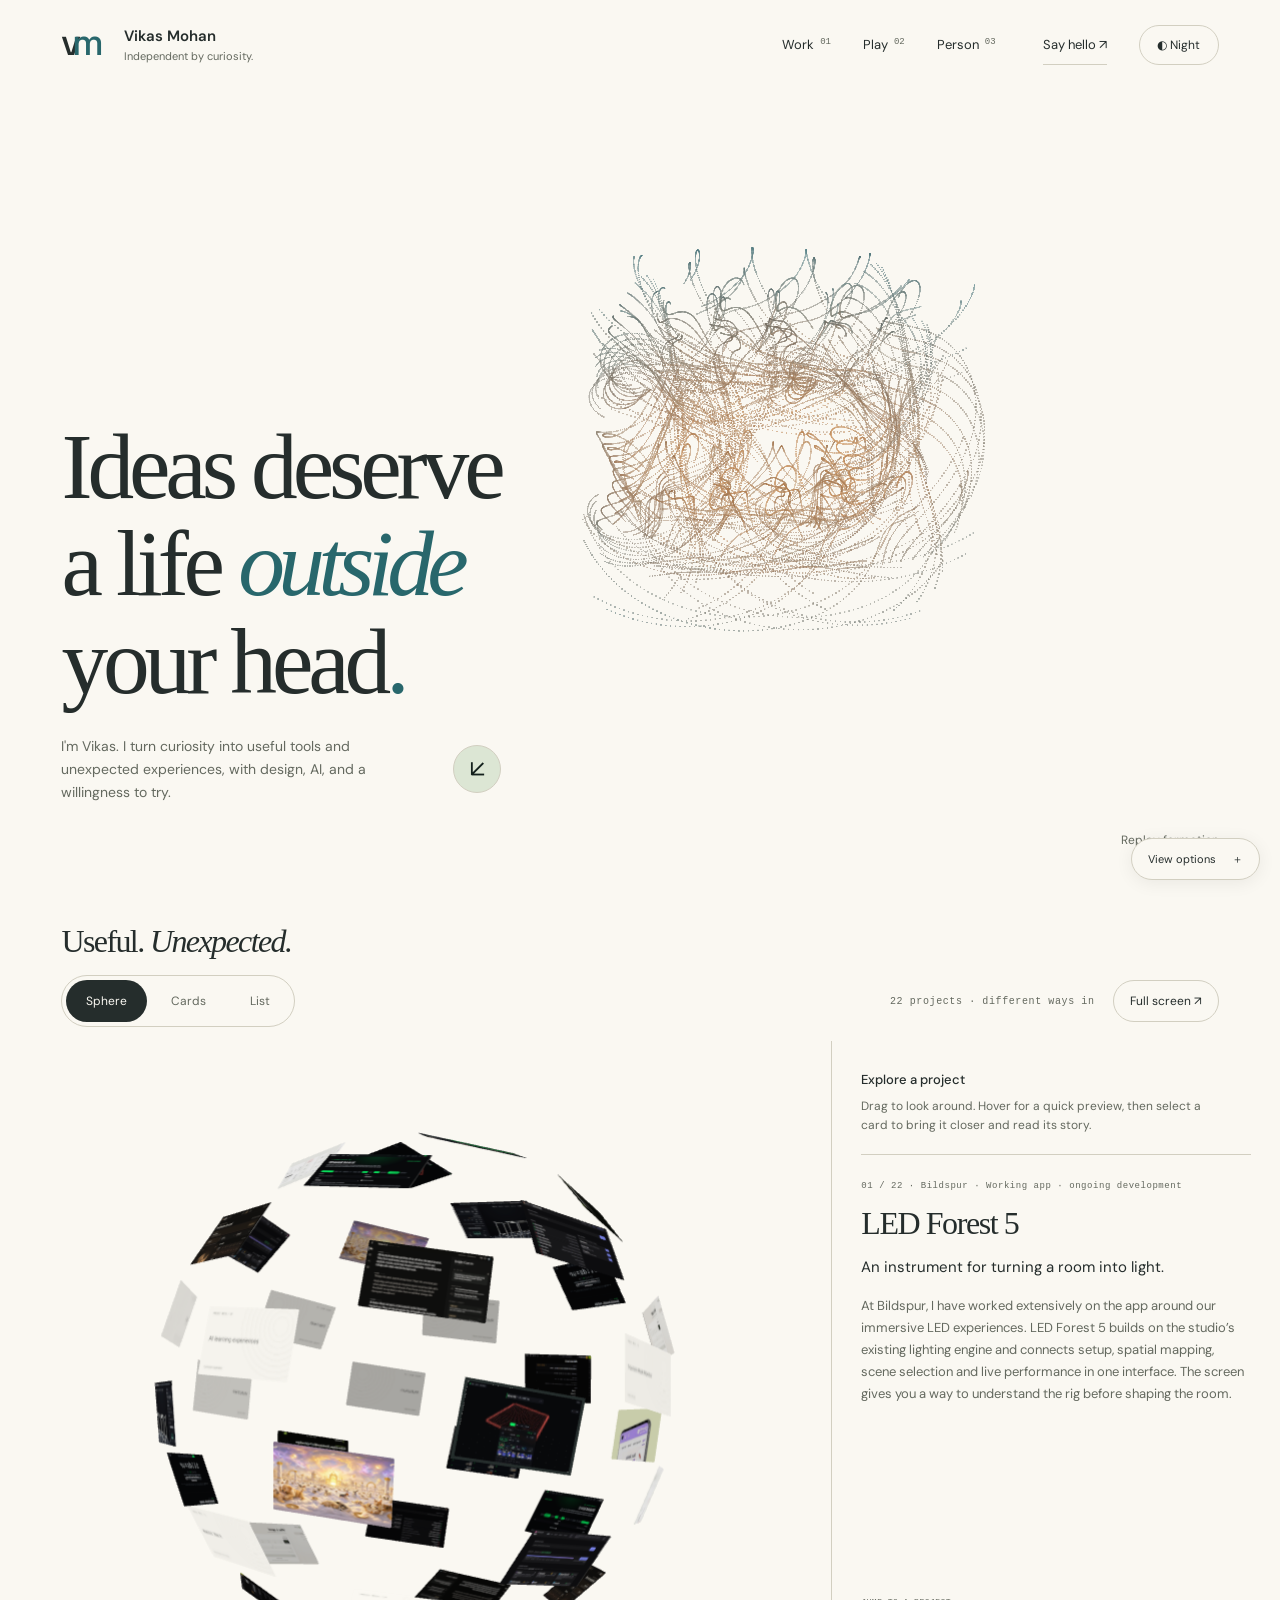
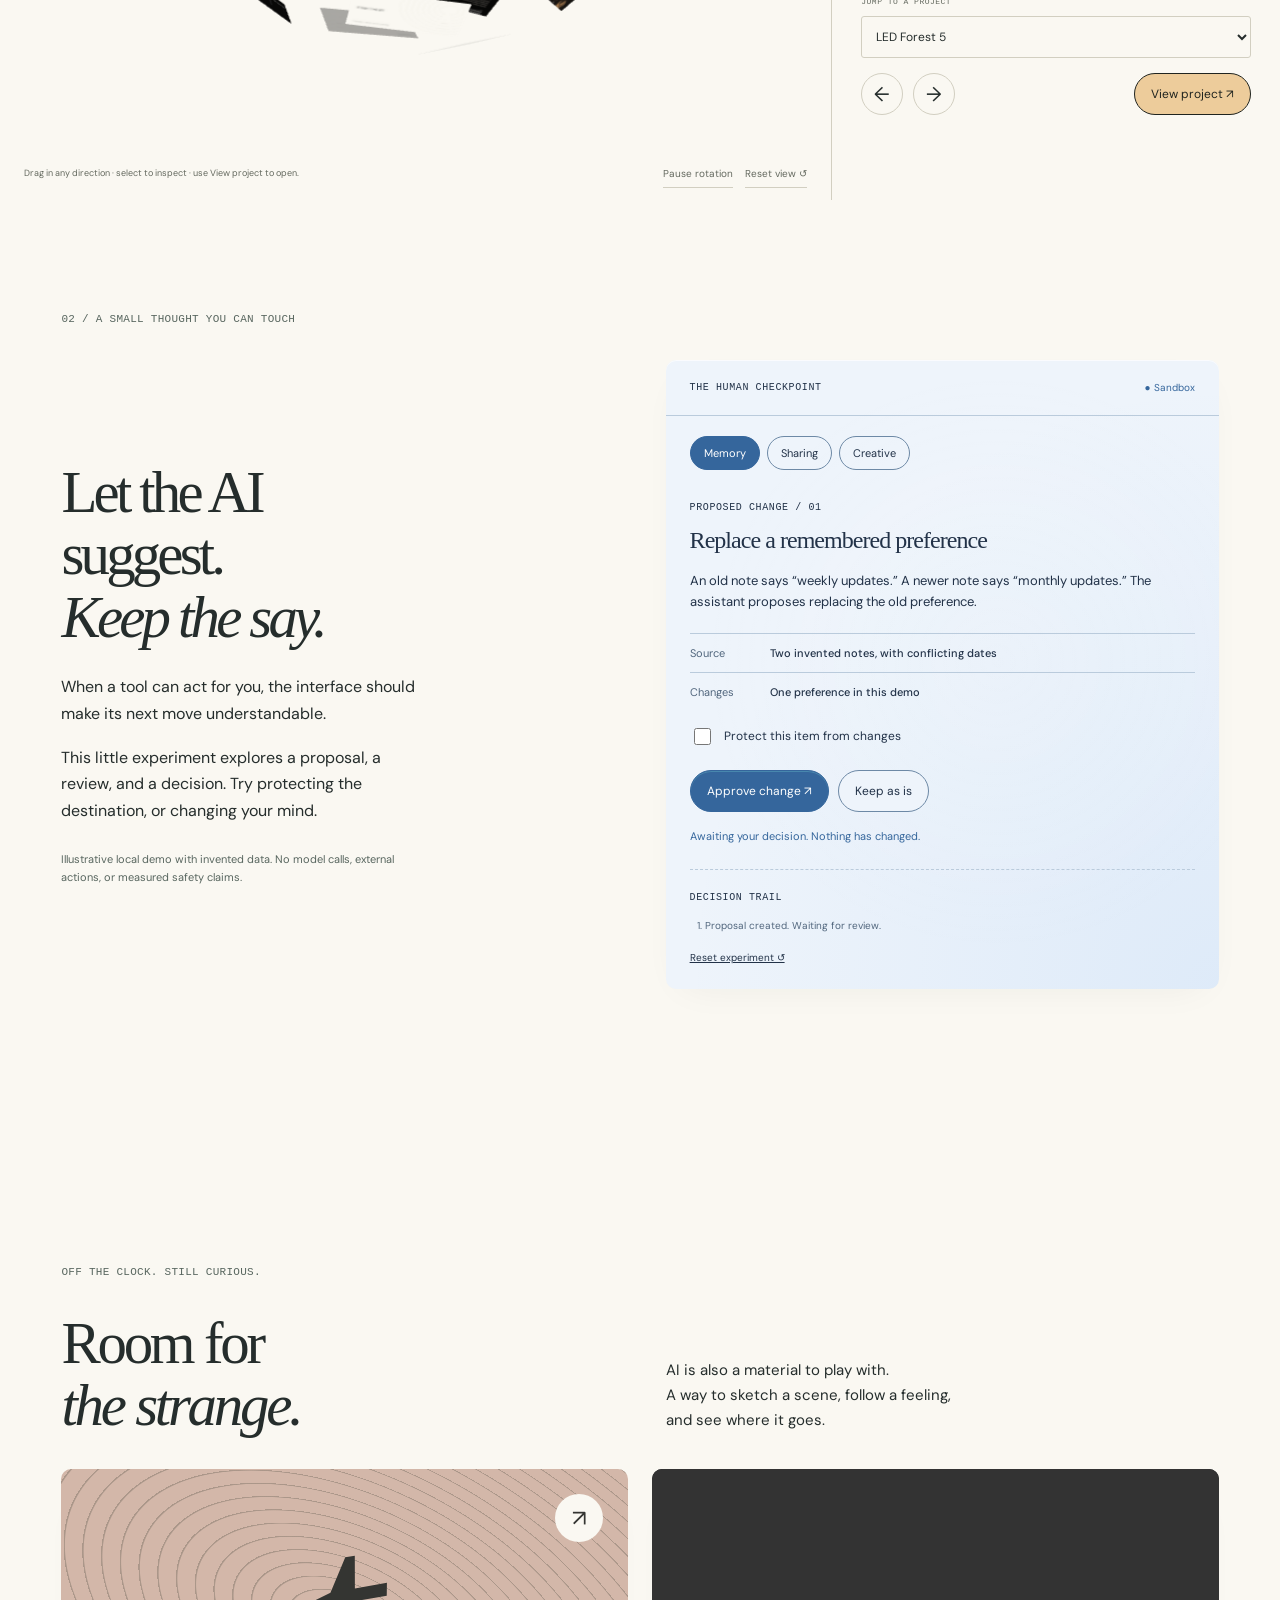
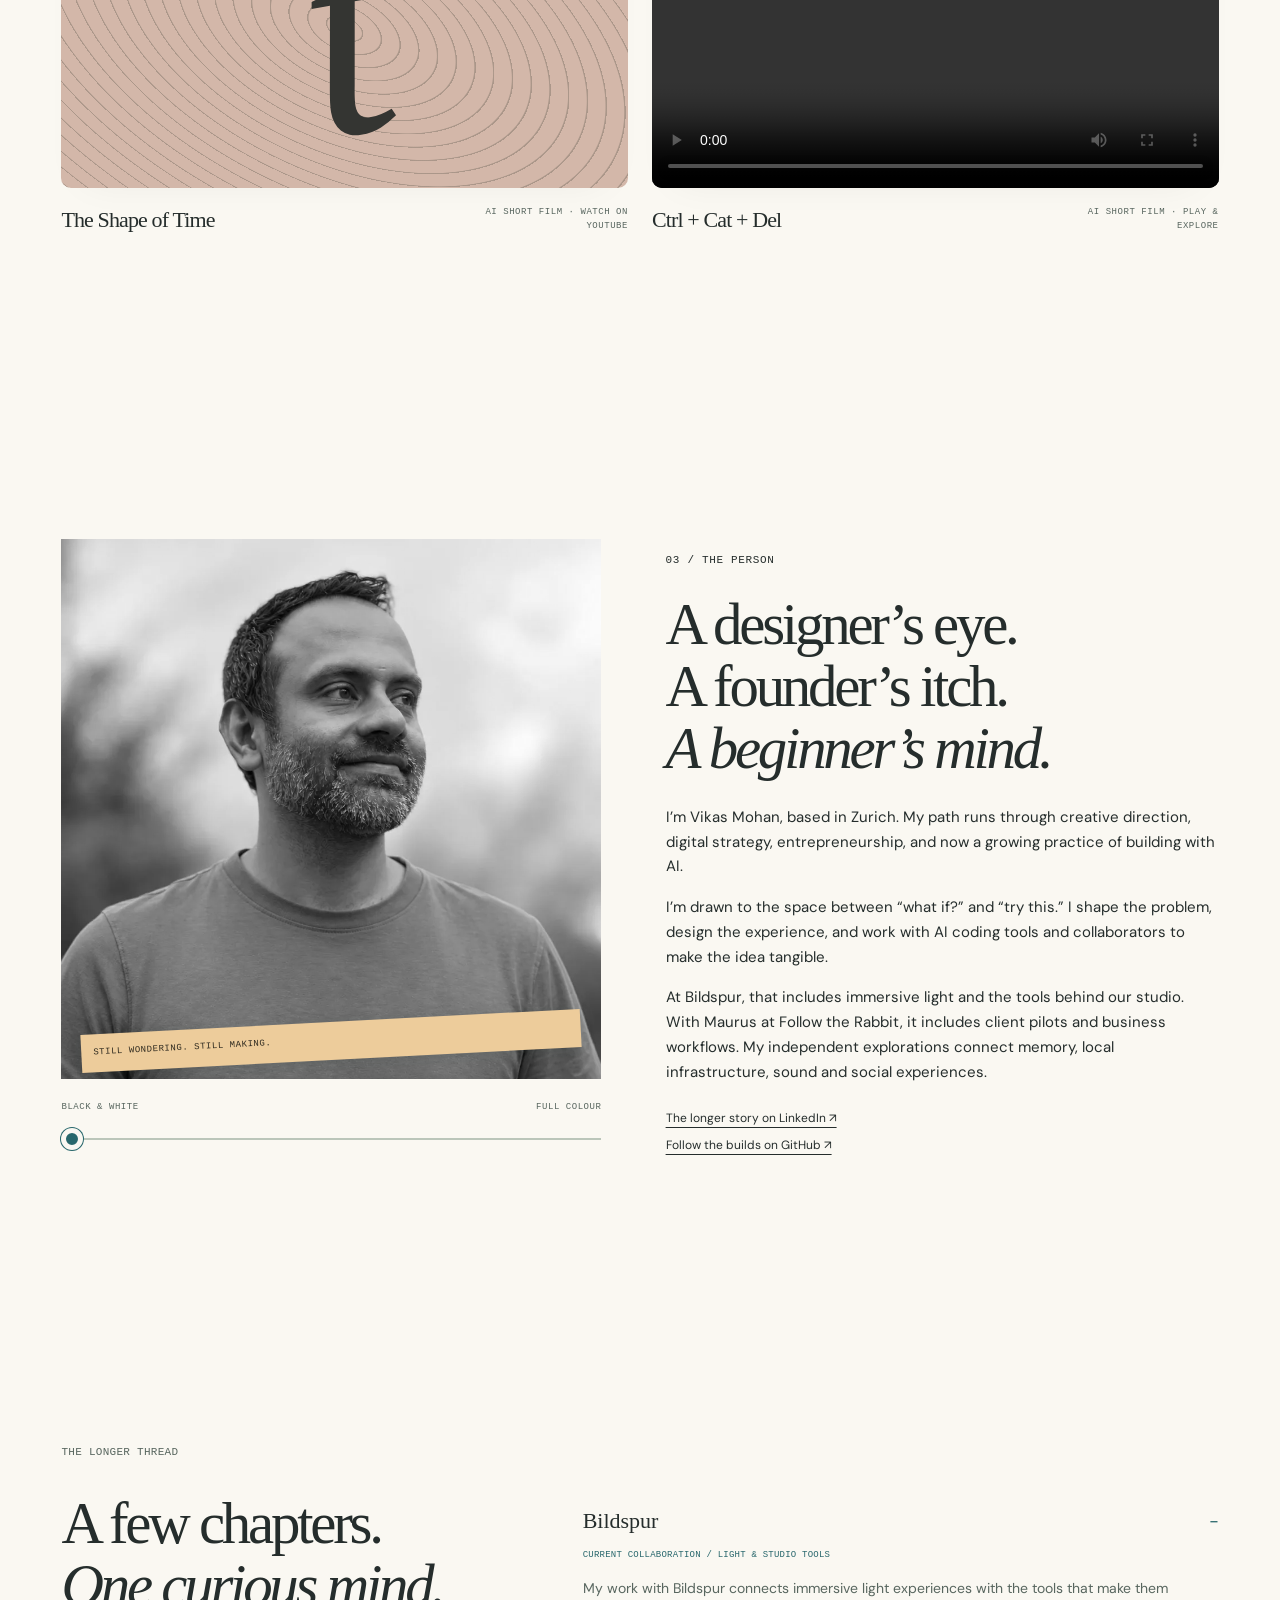
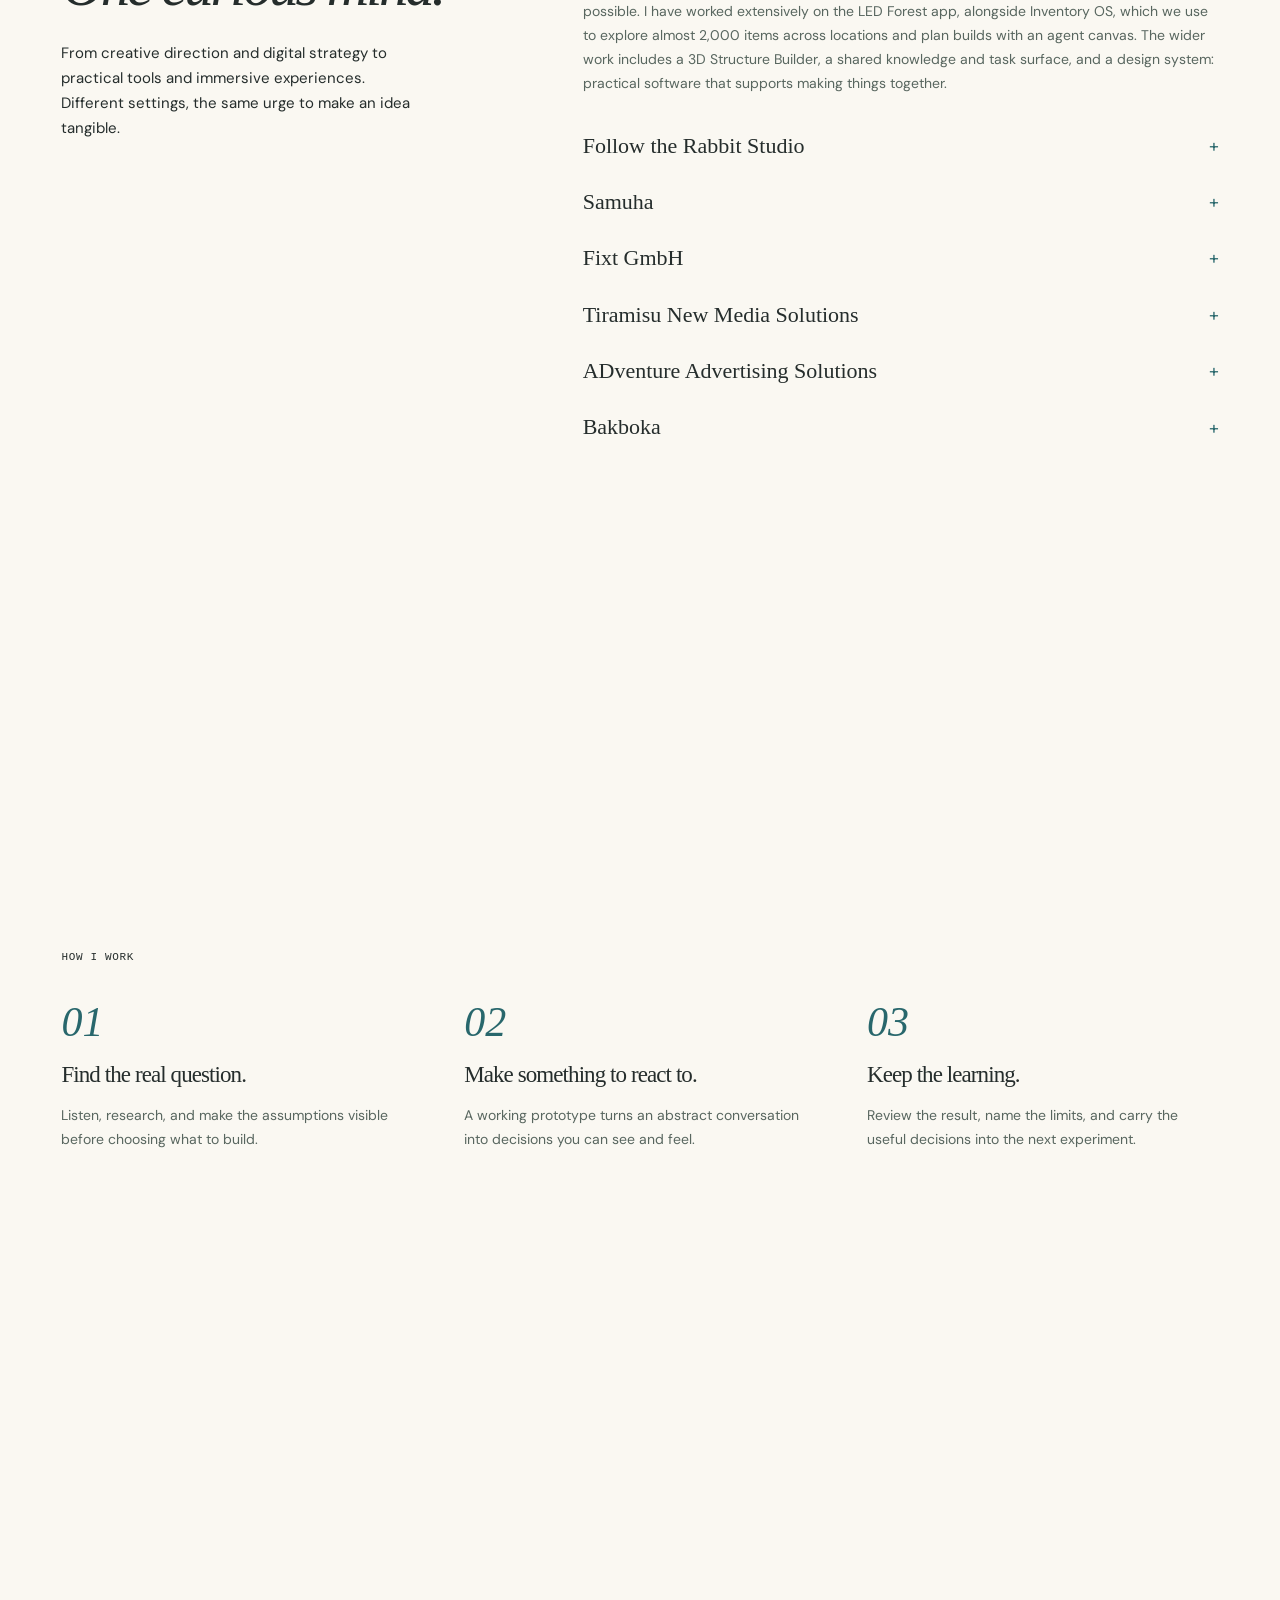
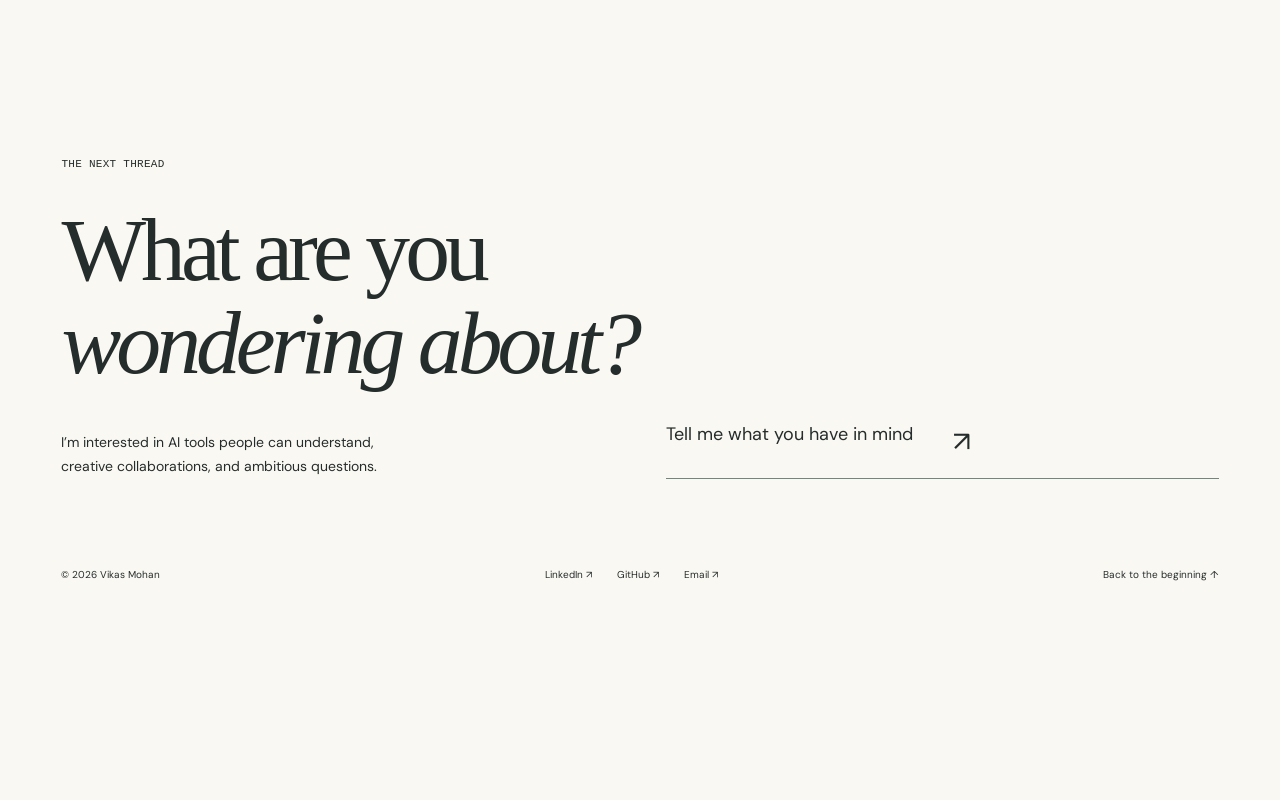
==== commit 3832266e: "Add hero formation and inspectable fullscreen project views" ====
--- a/index.html
+++ b/index.html
@@ -1,6 +1,6 @@
 <!doctype html>
 <html lang="en" data-motion-study>
-<head><meta name="vm-release" content="20261018-pixel-story">
+<head><meta name="vm-release" content="20261018-formation-explorer">
 <meta charset="utf-8"><meta name="viewport" content="width=device-width,initial-scale=1">
 <title>Vikas Mohan — Ideas into the world</title><link rel="canonical" href="https://vikas.followtherabbit.studio/">
 <meta name="description" content="Vikas Mohan is a Zurich-based product designer and AI-assisted builder exploring useful tools, human agency, and unexpected experiences.">
@@ -9,8 +9,8 @@
 <link rel="icon" href="assets/favicon.svg?v=20261017-space2" type="image/svg+xml">
 <link rel="preconnect" href="https://fonts.googleapis.com"><link rel="preconnect" href="https://fonts.gstatic.com" crossorigin>
 <link href="https://fonts.googleapis.com/css2?family=DM+Sans:wght@400;500;600;700&family=Space+Grotesk:wght@400;500;600;700&display=swap" rel="stylesheet">
-<script src="theme.js?v=20261016-7"></script><link rel="stylesheet" href="styles.css?v=20261017-plentii1"><script src="data.js?v=20261017-bakboka1" defer></script><script src="script.js?v=20261017-bakboka1" defer></script><script src="portrait.js?v=20261017-1" defer></script><link rel="stylesheet" href="work-view.css?v=20261017-review6"><link rel="stylesheet" href="project-gallery3d.css?v=20261017-sphere6"><link rel="stylesheet" href="project-cards3d.css?v=20261017-1"><script type="module" src="pixel-work-view.js?v=20261018-live1"></script>
-<link rel="stylesheet" href="visual-system.css?v=20261017-review6"><script src="visual-system.js?v=20261018-live1"></script><link rel="stylesheet" href="living-colour.css?v=20261017-trial1"><link rel="stylesheet" href="layout-system.css?v=20261017-frame5"><script src="layout-system.js?v=20261017-frame5" defer></script><link rel="stylesheet" href="living-space.css?v=20261017-space2"><link rel="stylesheet" href="story-system.css?v=20261017-story1"><script type="module" src="pixel-story.js?v=20261018-live1"></script><link rel="stylesheet" href="pixel-portfolio.css?v=20261018-live1"><link rel="stylesheet" href="brand-system.css?v=20261017-space2"></head>
+<script src="theme.js?v=20261016-7"></script><link rel="stylesheet" href="styles.css?v=20261017-plentii1"><script src="data.js?v=20261017-bakboka1" defer></script><script src="script.js?v=20261017-bakboka1" defer></script><script src="portrait.js?v=20261017-1" defer></script><link rel="stylesheet" href="work-view.css?v=20261017-review6"><link rel="stylesheet" href="project-gallery3d.css?v=20261017-sphere6"><link rel="stylesheet" href="project-cards3d.css?v=20261017-1"><script type="module" src="pixel-work-view.js?v=20261018-story6"></script>
+<link rel="stylesheet" href="visual-system.css?v=20261017-review6"><script src="visual-system.js?v=20261018-story6"></script><link rel="stylesheet" href="living-colour.css?v=20261017-trial1"><link rel="stylesheet" href="layout-system.css?v=20261017-frame5"><script src="layout-system.js?v=20261017-frame5" defer></script><link rel="stylesheet" href="living-space.css?v=20261017-space2"><link rel="stylesheet" href="story-system.css?v=20261017-story1"><script type="module" src="pixel-story.js?v=20261018-story6"></script><link rel="stylesheet" href="pixel-portfolio.css?v=20261018-story6"><link rel="stylesheet" href="brand-system.css?v=20261018-story6"><link rel="stylesheet" href="work-explore.css?v=20261018-story6"></head>
 <body id="top" class="portfolio-home cinematic-story">
 <a class="skip" href="#main">Skip to content</a>
 <header class="header wrap"><a class="brand" href="index.html" aria-label="Vikas Mohan home"><span class="brand-mark" aria-hidden="true">v<span>m</span></span><span>Vikas Mohan<span class="brand-sub">Independent by curiosity.</span></span></a><nav aria-label="Primary"><a href="#work">Work <span>01</span></a><a href="#play">Play <span>02</span></a><a href="#about">Person <span>03</span></a><a class="nav-contact" href="contact.html">Say hello ↗</a><button class="theme-toggle" id="theme-toggle" type="button" aria-label="Switch colour theme">Day / Night</button></nav></header>
--- a/pixel-portfolio.css
+++ b/pixel-portfolio.css
@@ -1,4 +1,4 @@
-/* Isolated portfolio sample; the default landing page is not changed. */
+/* The procedural story lives in the same frame as the portfolio. */
 html[data-motion-study] .portfolio-home .hero-grid{background:transparent;color:var(--ink)}
 html[data-motion-study] .portfolio-home .hero-grid:after{display:none}
 html[data-motion-study] .portfolio-home .header{color:var(--ink)}
@@ -10,8 +10,13 @@
 html[data-motion-study] .hero :is(h1 em,.blue){color:var(--blue)}
 html[data-motion-study] .hero .circle-link{color:#14211d;border-color:var(--line)}
 html[data-motion-study] .hero .hero-grid .hero-copy{width:min(48%,640px)}
+.hero-replay{position:absolute;right:var(--pad);bottom:38px;z-index:3;pointer-events:auto;display:inline-flex;align-items:center;gap:9px;min-height:44px;padding:8px 0;border:0;background:transparent;color:var(--muted);font:12px/1.4 var(--body);text-underline-offset:5px}
+.hero-replay:hover{color:var(--ink);text-decoration:underline}
+.hero-replay:focus-visible{outline:2px solid var(--blue);outline-offset:5px}
 .motion-study-note{display:flex;flex-direction:column;gap:10px;margin-top:20px;font:10px/1.4 var(--body);color:var(--muted)}
 .motion-study-note a{text-decoration:underline;text-underline-offset:4px}
 @media(max-width:720px){html[data-motion-study] .hero .hero-grid .hero-copy{width:100%}}
+@media(max-width:720px){.hero-replay{bottom:18px;right:var(--pad);font-size:11px}}
+@media print{.hero-replay{display:none}}
 @media(min-width:721px) and (max-width:1100px) and (max-height:850px){html[data-motion-study] .portfolio-home .play-section{padding-block:32px}}
 @media print{.motion-study-note{display:none}}
--- a/brand-system.css
+++ b/brand-system.css
@@ -91,6 +91,40 @@
 html :is(.ds-code-sample p,.ds-code-sample>.ds-mono) {color: var(--muted, var(--vm-muted, #62665d));}
 html[data-design-system] :is(.ds-code-sample p,.ds-code-sample>.ds-mono) {color: var(--muted, var(--vm-muted, #62665d));}
 
+/* The human checkpoint catches blue light, distinct from the page's neutral field. */
+html[data-design-system=organic] .control-demo {
+  --material-surface: #eef4fb;
+  --lc-surface: #eef4fb;
+  --material-cool: #5b9ce51c;
+  --material-warm: #ffffff18;
+  --material-edge: #ffffffb3;
+  --lc-accent: #35669c;
+  --lc-on-accent: #ffffff;
+  --lc-border: #bacbdc;
+  --lc-control-border: #6d89a6;
+  --lc-focus: #35669c;
+  --lc-ink: #223248;
+  --lc-muted: #51667d;
+  --ink: var(--lc-ink);
+  --muted: var(--lc-muted);
+  --line: var(--lc-border);
+  --blue: var(--lc-accent);
+}
+html[data-design-system=organic][data-theme=dark] .control-demo {
+  --material-surface: #172538;
+  --lc-surface: #172538;
+  --material-cool: #639ce51c;
+  --material-warm: #b0cefa06;
+  --material-edge: #b8d8ff24;
+  --lc-accent: #b3d3ff;
+  --lc-on-accent: #142a45;
+  --lc-border: #3f5874;
+  --lc-control-border: #829fbe;
+  --lc-focus: #b3d3ff;
+  --lc-ink: #eef4fc;
+  --lc-muted: #b4c5da;
+}
+
 /* Real screenshots and films keep their original colour and detail. */
 html :is(.case-shot img,.case-video video,.ds-project-card>img) {
   border: 0;
--- a/work-explore.css
+++ b/work-explore.css
@@ -0,0 +1,81 @@
+/* The sphere is a browse-and-inspect surface. Cards and List retain their layouts. */
+#work-explorer .work-toolbar{display:flex;flex-direction:row;align-items:center;flex-wrap:wrap;flex-shrink:0;gap:12px;padding-bottom:14px}
+#work-explorer .work-switch{display:flex;width:auto;flex-shrink:0}
+#work-explorer .work-switch button{min-height:42px;padding:10px 20px}
+.work-toolbar-actions{display:flex;align-items:center;justify-content:flex-end;gap:18px;margin-left:auto}
+.work-fullscreen-button{border:1px solid var(--line);border-radius:25px;background:transparent;color:var(--ink);padding:10px 16px;font:12px/1.4 var(--body);min-height:42px;white-space:nowrap}
+.work-fullscreen-button:hover{border-color:var(--ink)}
+.work-fullscreen-button[aria-pressed=true]{background:var(--ink);color:var(--paper)}
+.work-inspect-intro,.work-project-description{display:none}
+#work-explorer[data-view=gallery]{height:auto;min-height:0;padding-bottom:0}
+#work-explorer[data-view=gallery] .work-visual{display:flex;flex:initial;min-height:0}
+#work-explorer[data-view=gallery] #work-gallery{height:clamp(340px,58svh,540px)!important;min-height:320px!important;flex:none}
+#work-explorer[data-view=gallery] .work-selection{display:flex;flex-direction:column;align-items:stretch;gap:22px;min-width:0;padding:24px var(--pad);border-top:1px solid var(--line)}
+#work-explorer[data-view=gallery] .work-inspect-intro{display:block;border-bottom:1px solid var(--line);padding-bottom:19px}
+.work-inspect-intro strong{display:block;font:500 13px/1.4 var(--body);margin-bottom:8px}
+#work-explorer[data-view=gallery] .work-inspect-intro p{font-size:12px;line-height:1.6;max-width:46ch;color:var(--muted)}
+#work-explorer[data-view=gallery] .work-selection h3{font:500 clamp(28px,2.5vw,40px)/1.12 var(--display);letter-spacing:-.045em;margin-bottom:14px;scroll-margin-block:90px 24px}
+#work-explorer[data-view=gallery] .work-selection h3 a:not([href]){color:inherit;cursor:default}
+#work-explorer[data-view=gallery] .work-selection h3:focus{outline:2px solid var(--blue);outline-offset:6px}
+#work-explorer[data-view=gallery] .work-selection-meta{display:block;font-size:9px;line-height:1.7;margin-bottom:12px}
+#work-explorer[data-view=gallery] #work-selected-summary{font-size:15px;line-height:1.55;color:var(--ink)}
+#work-explorer[data-view=gallery] .work-project-description{display:block;font-size:13px;line-height:1.7;color:var(--muted);margin-top:15px}
+#work-explorer[data-view=gallery] .work-selection-actions{display:grid;grid-template-columns:42px 42px minmax(0,1fr);max-width:none;gap:10px;margin-top:auto;align-items:center}
+#work-explorer[data-view=gallery] .work-picker{grid-column:1/-1;display:grid;gap:8px;margin-bottom:5px}
+#work-explorer[data-view=gallery] .work-picker label{position:static;width:auto;height:auto;margin:0;overflow:visible;clip-path:none;white-space:normal;max-width:none;display:block;font-size:8px}
+#work-explorer[data-view=gallery] .work-picker select{min-height:42px;font-size:12px;padding:10px;min-width:0}
+#work-explorer[data-view=gallery] .work-arrow{width:42px;height:42px;font-size:20px}
+#work-explorer[data-view=gallery] .work-open{justify-self:end;margin:0;min-height:42px;display:flex;align-items:center;justify-content:center;padding:10px 16px;font-size:12px}
+#work-explorer[data-view=gallery] .work-scene-footer{padding:12px var(--pad);min-height:50px}
+#work-explorer[data-view=gallery] .work-scene-footer p{font-size:9px;line-height:1.5;max-width:360px}
+.work-hover-preview{position:absolute;z-index:6;pointer-events:none;border:1px solid var(--line);border-radius:7px;background:var(--paper);color:var(--ink);padding:13px 15px;box-shadow:0 8px 30px #0002;text-align:left}
+.work-hover-preview strong{display:block;font:500 14px/1.35 var(--display);margin-bottom:6px}
+.work-hover-preview span{display:block;font:11px/1.55 var(--body);color:var(--muted)}
+.work-hover-preview[hidden]{display:none!important}
+
+@media(min-width:960px){
+  #work-explorer[data-view=gallery]{height:min(100svh,980px);min-height:min(640px,100svh)}
+  #work-explorer[data-view=gallery] .work-visual{display:grid;grid-template-columns:minmax(0,1.85fr) minmax(300px,1fr);grid-template-rows:minmax(0,1fr) auto;flex:1;min-height:0}
+  #work-explorer[data-view=gallery] #work-gallery{grid-column:1;grid-row:1;height:auto!important;min-height:0!important}
+  #work-explorer[data-view=gallery] .work-selection{grid-column:2;grid-row:1/3;border-top:0;border-left:1px solid var(--line);overflow:auto;overscroll-behavior:contain;padding:clamp(22px,2.3vw,38px);gap:24px}
+  #work-explorer[data-view=gallery]:not(.is-work-fullscreen) .work-selection{padding-bottom:calc(clamp(22px,2.3vw,38px) + 56px)}
+  #work-explorer[data-view=gallery] .work-scene-footer{grid-column:1;grid-row:2;padding:12px 24px}
+  #work-explorer[data-view=gallery] .work-scene-label{max-width:60%}
+}
+@media(max-width:720px){
+  #work-explorer .work-toolbar{display:flex;gap:10px;align-items:center}
+  #work-explorer .work-switch{width:100%;flex:1 0 100%}
+  #work-explorer .work-switch button{padding:9px 12px;flex:1}
+  .work-toolbar-actions{width:100%;justify-content:space-between;gap:12px}
+  #work-explorer .work-count{max-width:none;text-align:left;font-size:9px}
+  .work-fullscreen-button{font-size:11px;padding:9px 14px}
+  #work-explorer[data-view=gallery] .work-selection{gap:20px;padding:22px var(--pad)}
+  #work-explorer[data-view=gallery] .work-selection h3{font-size:30px}
+  #work-explorer[data-view=gallery] .work-scene-footer{gap:12px;align-items:center}
+  #work-explorer[data-view=gallery] .work-scene-footer p{display:none}
+  #work-explorer[data-view=gallery] .work-motion-controls{width:100%;justify-content:space-between}
+  #work-explorer[data-view=gallery] .work-motion-controls button{font-size:11px;min-height:36px}
+}
+
+/* One fullscreen owner contains every view and its controls. */
+#work-explorer.is-work-fullscreen{
+  position:fixed;inset:0;z-index:2147483646;isolation:isolate;
+  width:100%;max-width:none;height:100vh!important;height:100dvh!important;min-height:0!important;max-height:none;
+  margin:0;padding:20px clamp(18px,3vw,48px) 0;overflow:auto;overscroll-behavior:contain;
+  background:var(--paper)!important;color:var(--ink);box-shadow:none;
+  --pad:clamp(18px,3vw,48px);
+}
+#work-explorer.is-work-fullscreen .work-toolbar{position:sticky;top:-1px;z-index:20;background:var(--paper);padding-top:8px}
+#work-explorer.is-work-fullscreen .work-intro{flex-shrink:0}
+#work-explorer.is-work-fullscreen .work-visual{margin-inline:0;border:1px solid var(--line)}
+#work-explorer.is-work-fullscreen[data-view=list] .project-index{padding-bottom:25px}
+#work-explorer:fullscreen::backdrop{background:var(--paper)}
+@media(max-width:959px){
+  #work-explorer.is-work-fullscreen[data-view=gallery] .work-visual{flex:none}
+}
+@media(min-width:960px){
+  #work-explorer.is-work-fullscreen[data-view=gallery] .work-visual{min-height:350px}
+}
+@media print{
+  .work-toolbar-actions,.work-inspect-intro,.work-hover-preview{display:none!important}
+}
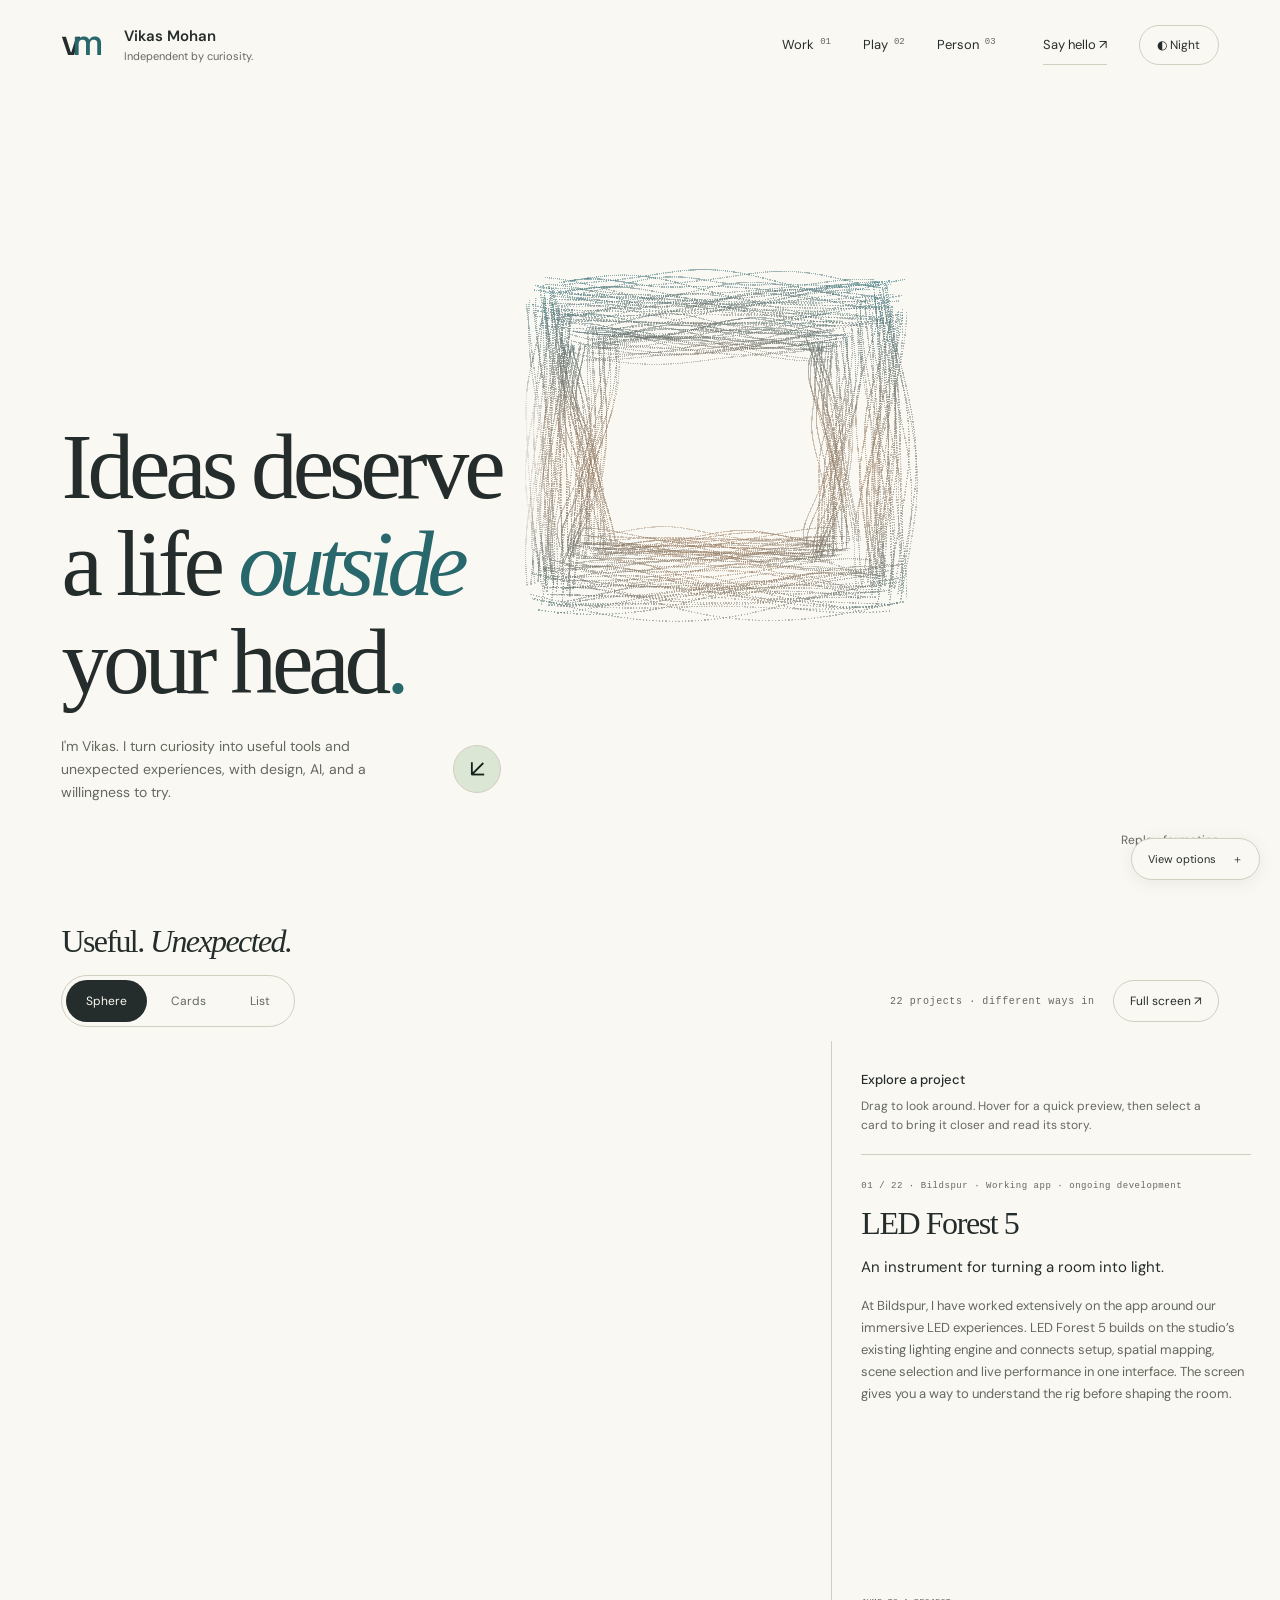
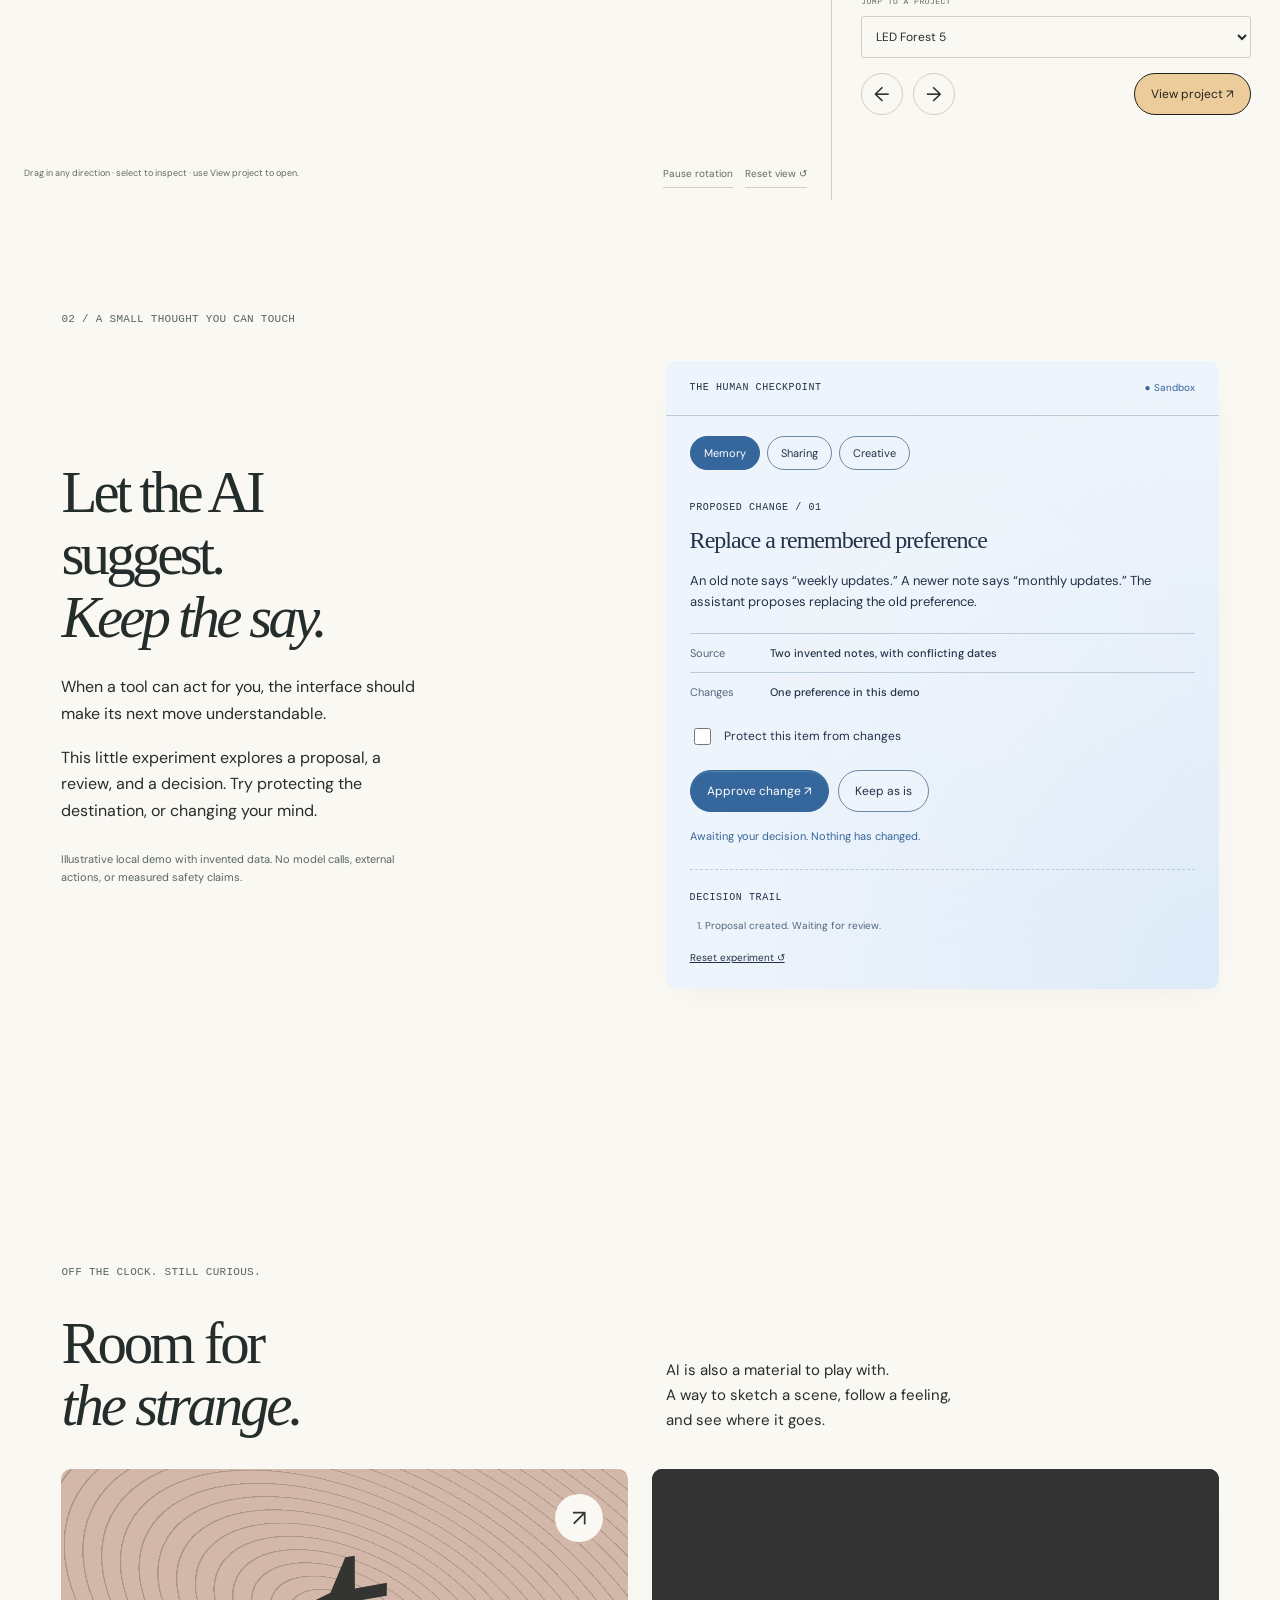
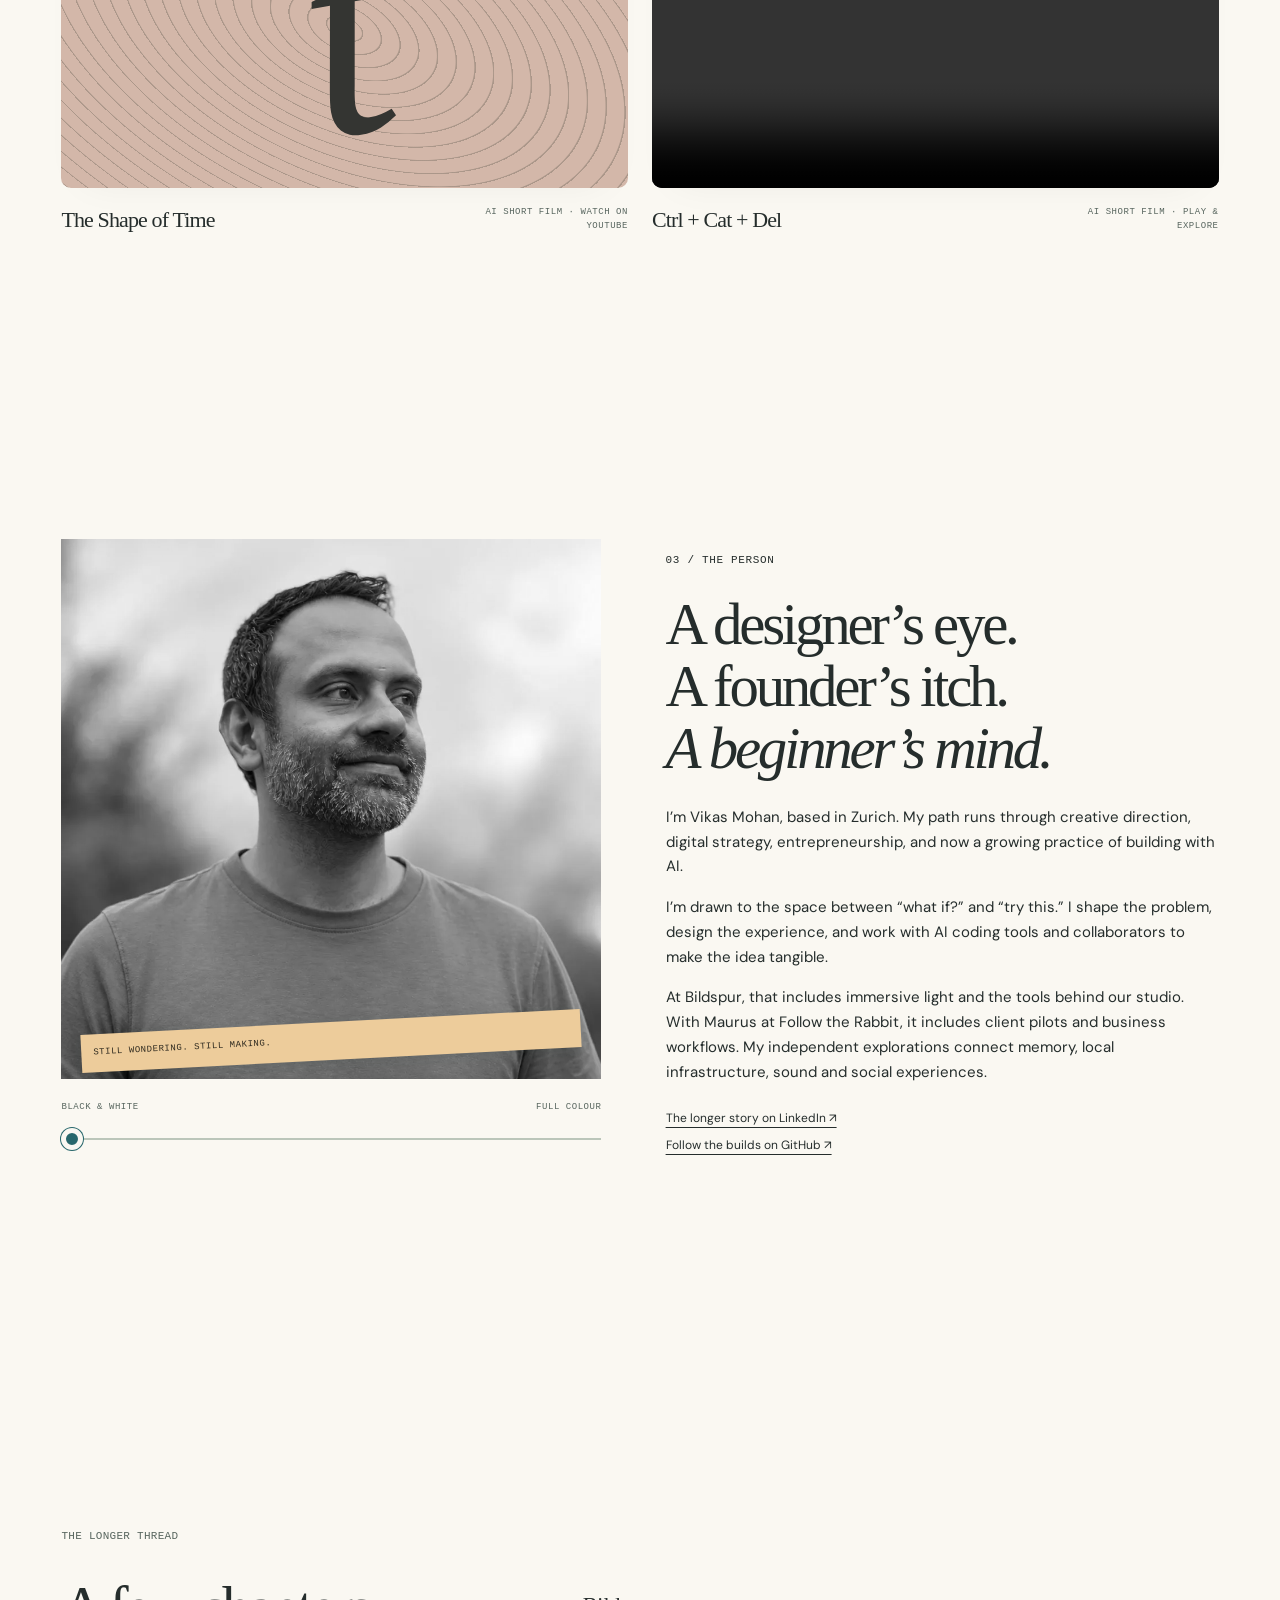
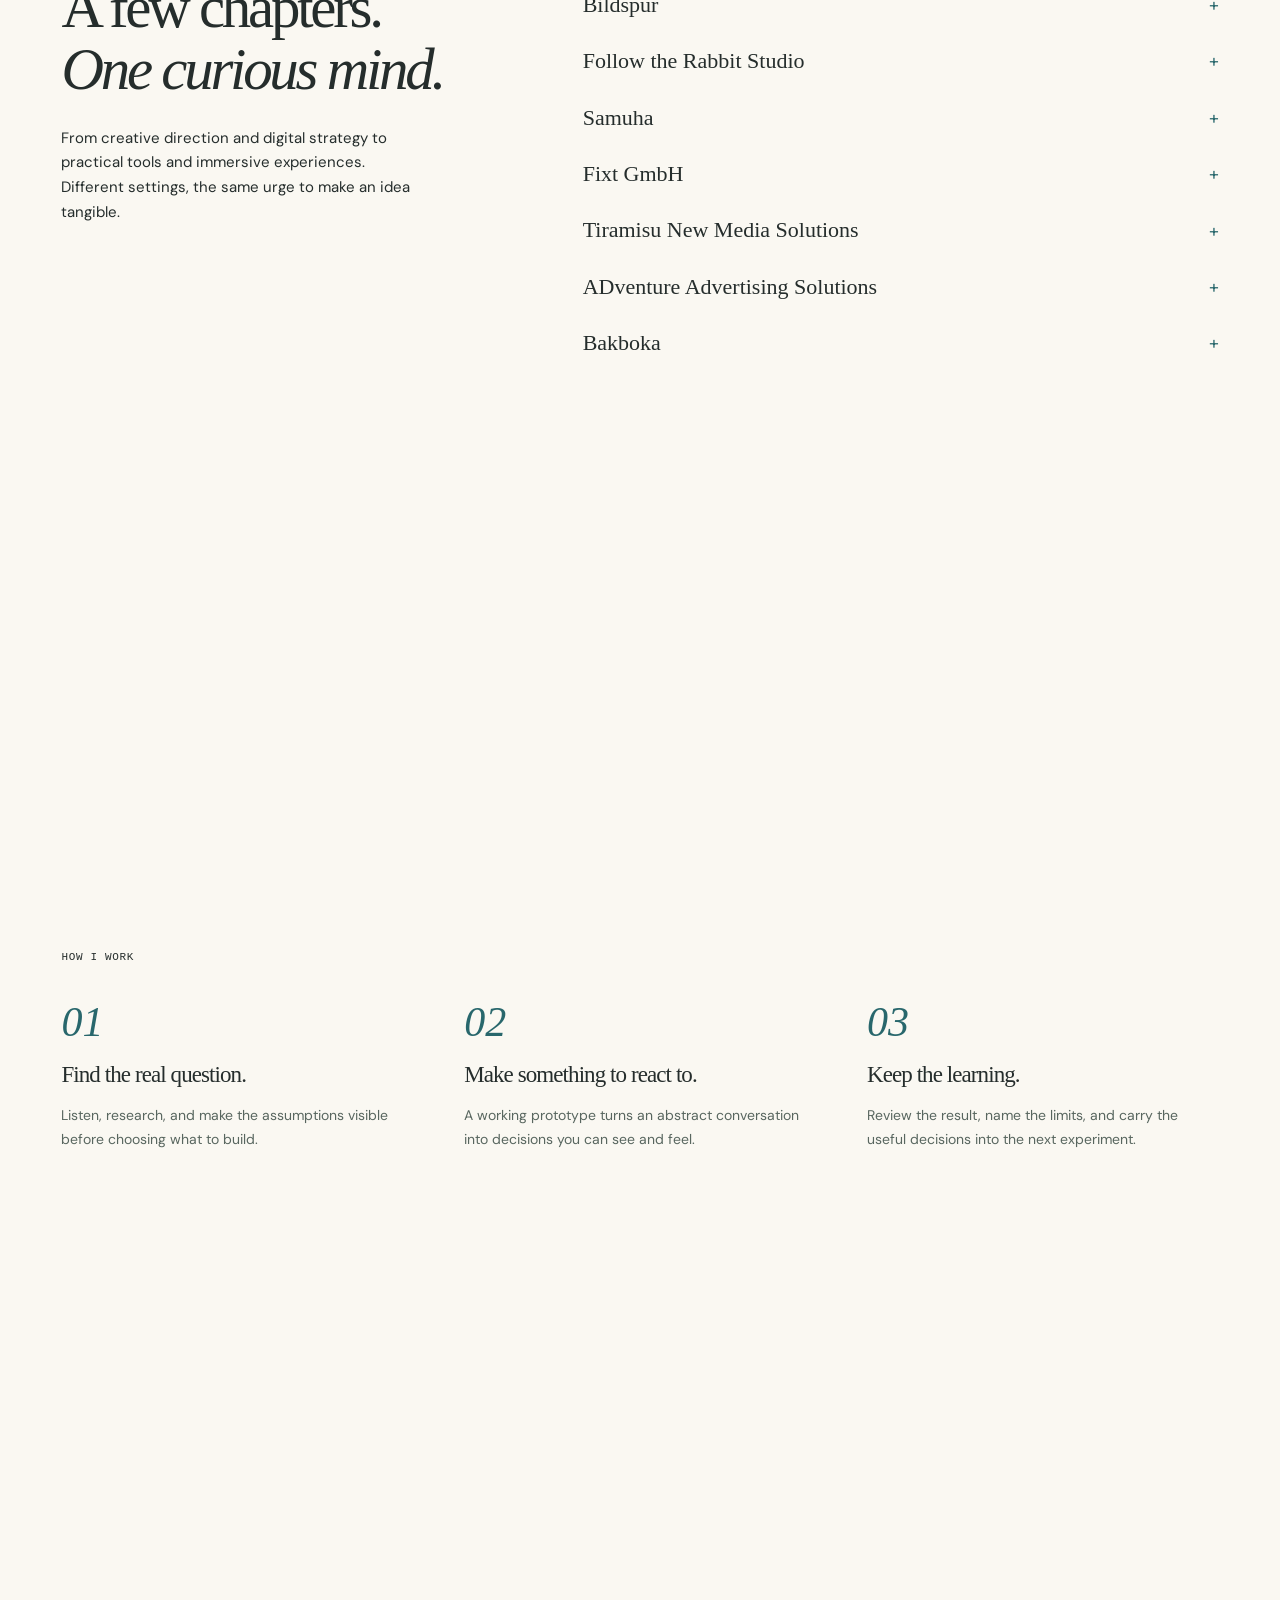
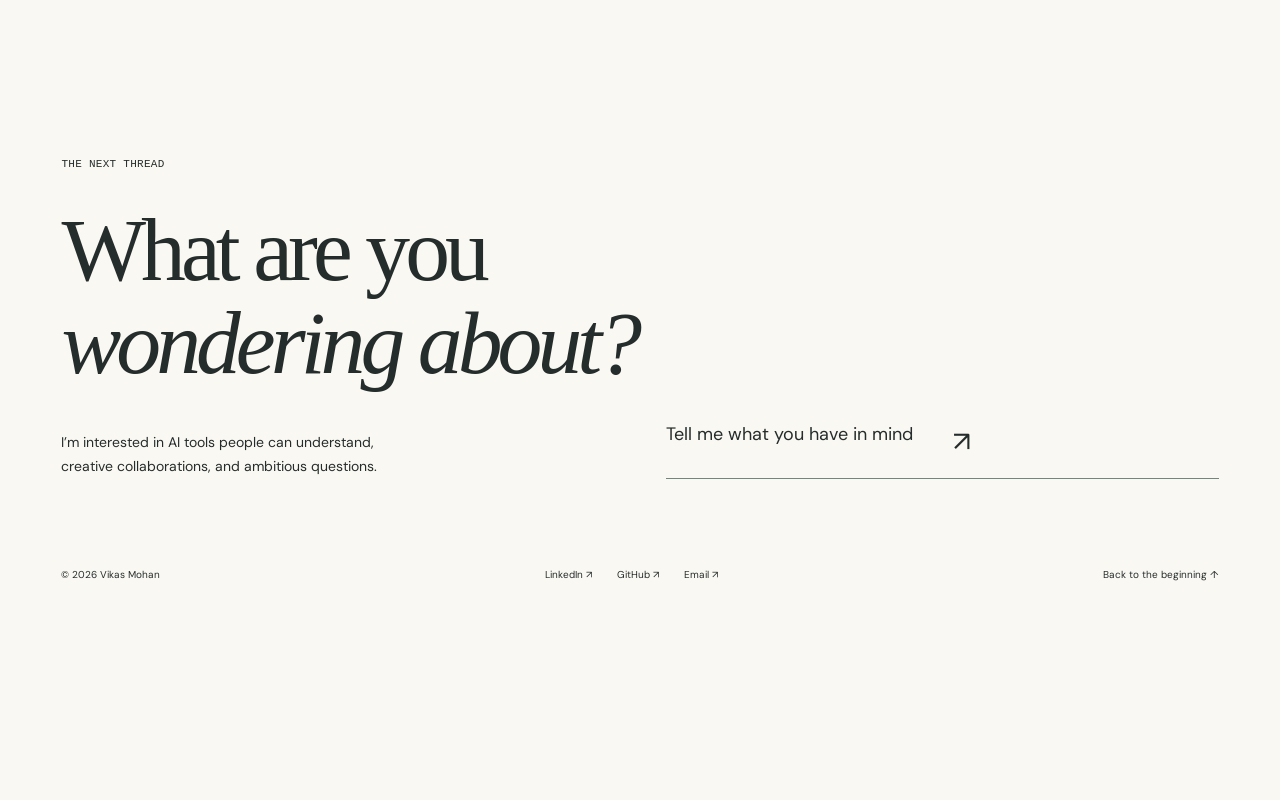
==== commit c31f8288: "Refresh cached case data and montage URLs for publication" ====
--- a/index.html
+++ b/index.html
@@ -9,7 +9,7 @@
 <link rel="icon" href="assets/favicon.svg?v=20261017-space2" type="image/svg+xml">
 <link rel="preconnect" href="https://fonts.googleapis.com"><link rel="preconnect" href="https://fonts.gstatic.com" crossorigin>
 <link href="https://fonts.googleapis.com/css2?family=DM+Sans:wght@400;500;600;700&family=Space+Grotesk:wght@400;500;600;700&display=swap" rel="stylesheet">
-<script src="theme.js?v=20261016-7"></script><link rel="stylesheet" href="styles.css?v=20261017-plentii1"><script src="data.js?v=20261017-bakboka1" defer></script><script src="script.js?v=20261017-bakboka1" defer></script><script src="portrait.js?v=20261017-1" defer></script><link rel="stylesheet" href="work-view.css?v=20261017-review6"><link rel="stylesheet" href="project-gallery3d.css?v=20261017-sphere6"><link rel="stylesheet" href="project-cards3d.css?v=20261017-1"><script type="module" src="pixel-work-view.js?v=20261018-story6"></script>
+<script src="theme.js?v=20261016-7"></script><link rel="stylesheet" href="styles.css?v=20261017-plentii1"><script src="data.js?v=20261101-showcases2" defer></script><script src="script.js?v=20261017-bakboka1" defer></script><script src="portrait.js?v=20261017-1" defer></script><link rel="stylesheet" href="work-view.css?v=20261017-review6"><link rel="stylesheet" href="project-gallery3d.css?v=20261017-sphere6"><link rel="stylesheet" href="project-cards3d.css?v=20261017-1"><script type="module" src="pixel-work-view.js?v=20261018-story6"></script>
 <link rel="stylesheet" href="visual-system.css?v=20261017-review6"><script src="visual-system.js?v=20261018-story6"></script><link rel="stylesheet" href="living-colour.css?v=20261017-trial1"><link rel="stylesheet" href="layout-system.css?v=20261017-frame5"><script src="layout-system.js?v=20261017-frame5" defer></script><link rel="stylesheet" href="living-space.css?v=20261017-space2"><link rel="stylesheet" href="story-system.css?v=20261017-story1"><script type="module" src="pixel-story.js?v=20261018-story6"></script><link rel="stylesheet" href="pixel-portfolio.css?v=20261018-story6"><link rel="stylesheet" href="brand-system.css?v=20261018-story6"><link rel="stylesheet" href="work-explore.css?v=20261018-story6"></head>
 <body id="top" class="portfolio-home cinematic-story">
 <a class="skip" href="#main">Skip to content</a>
